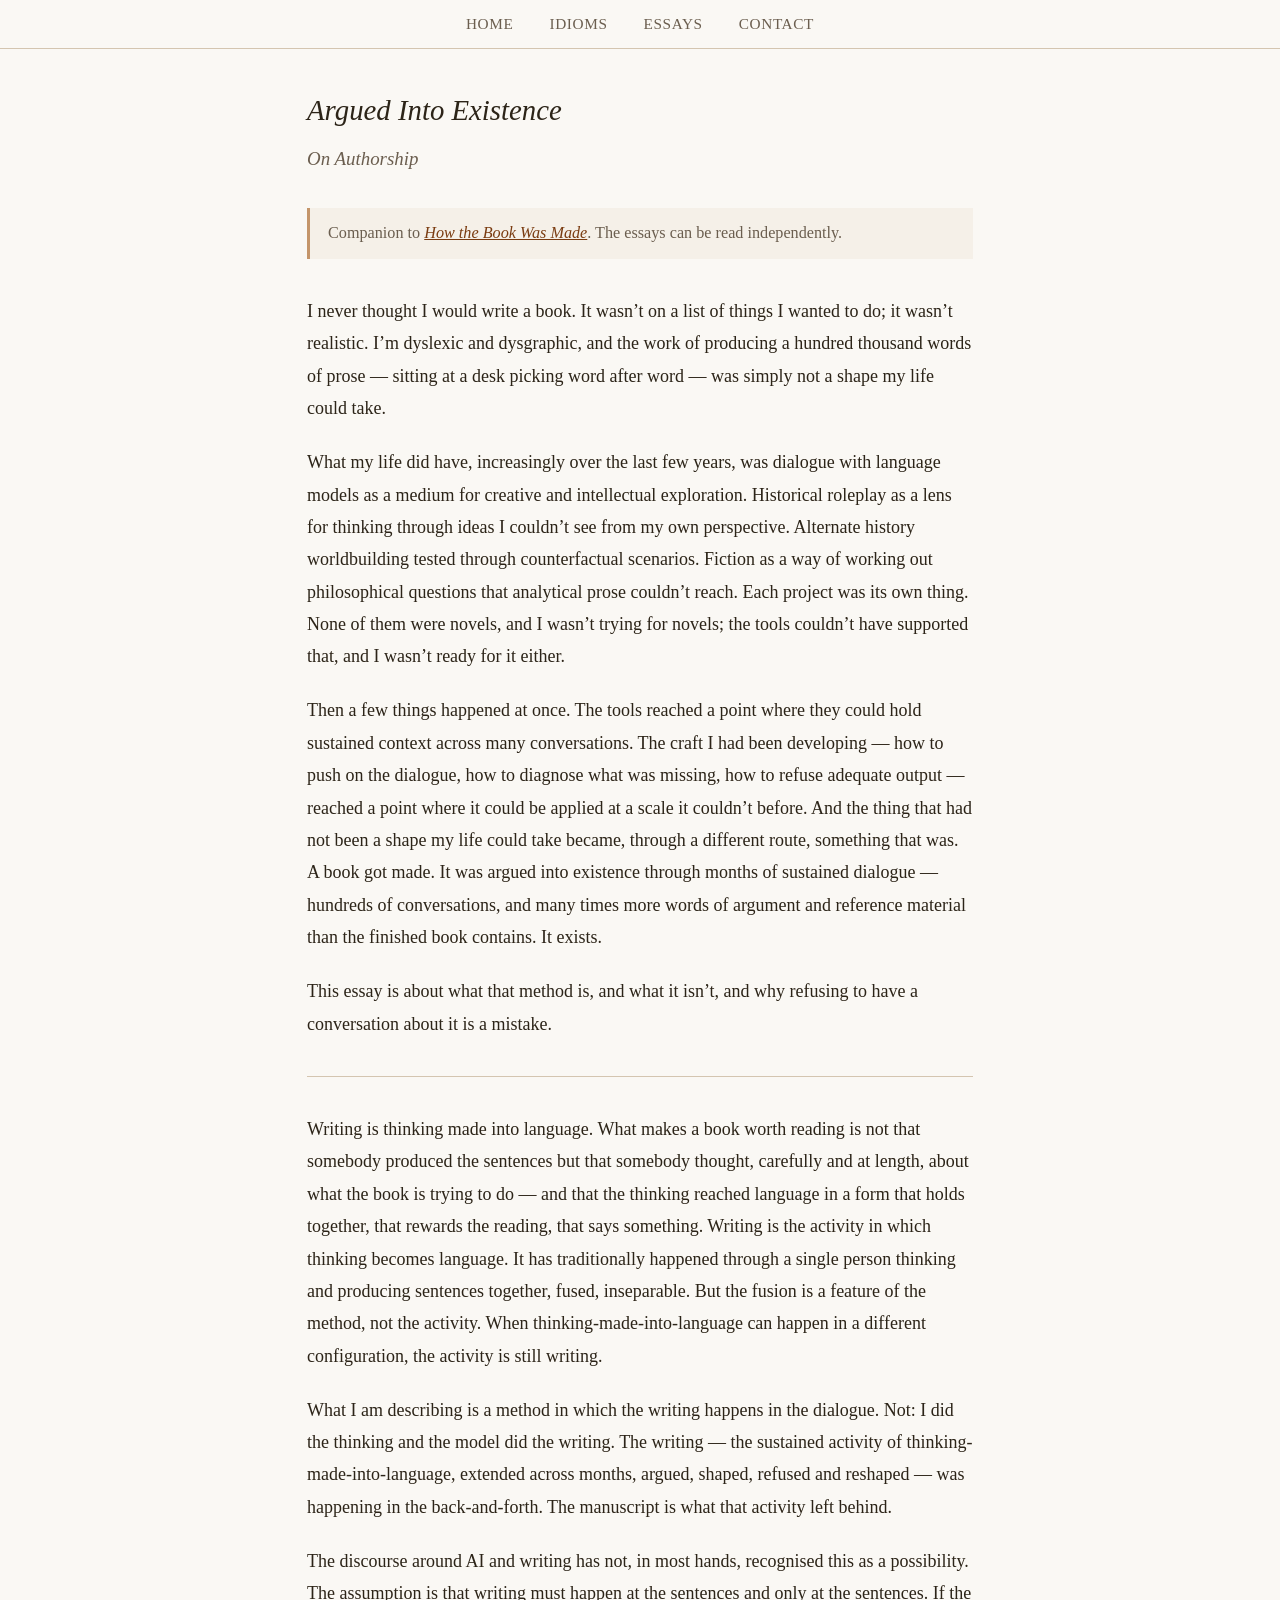
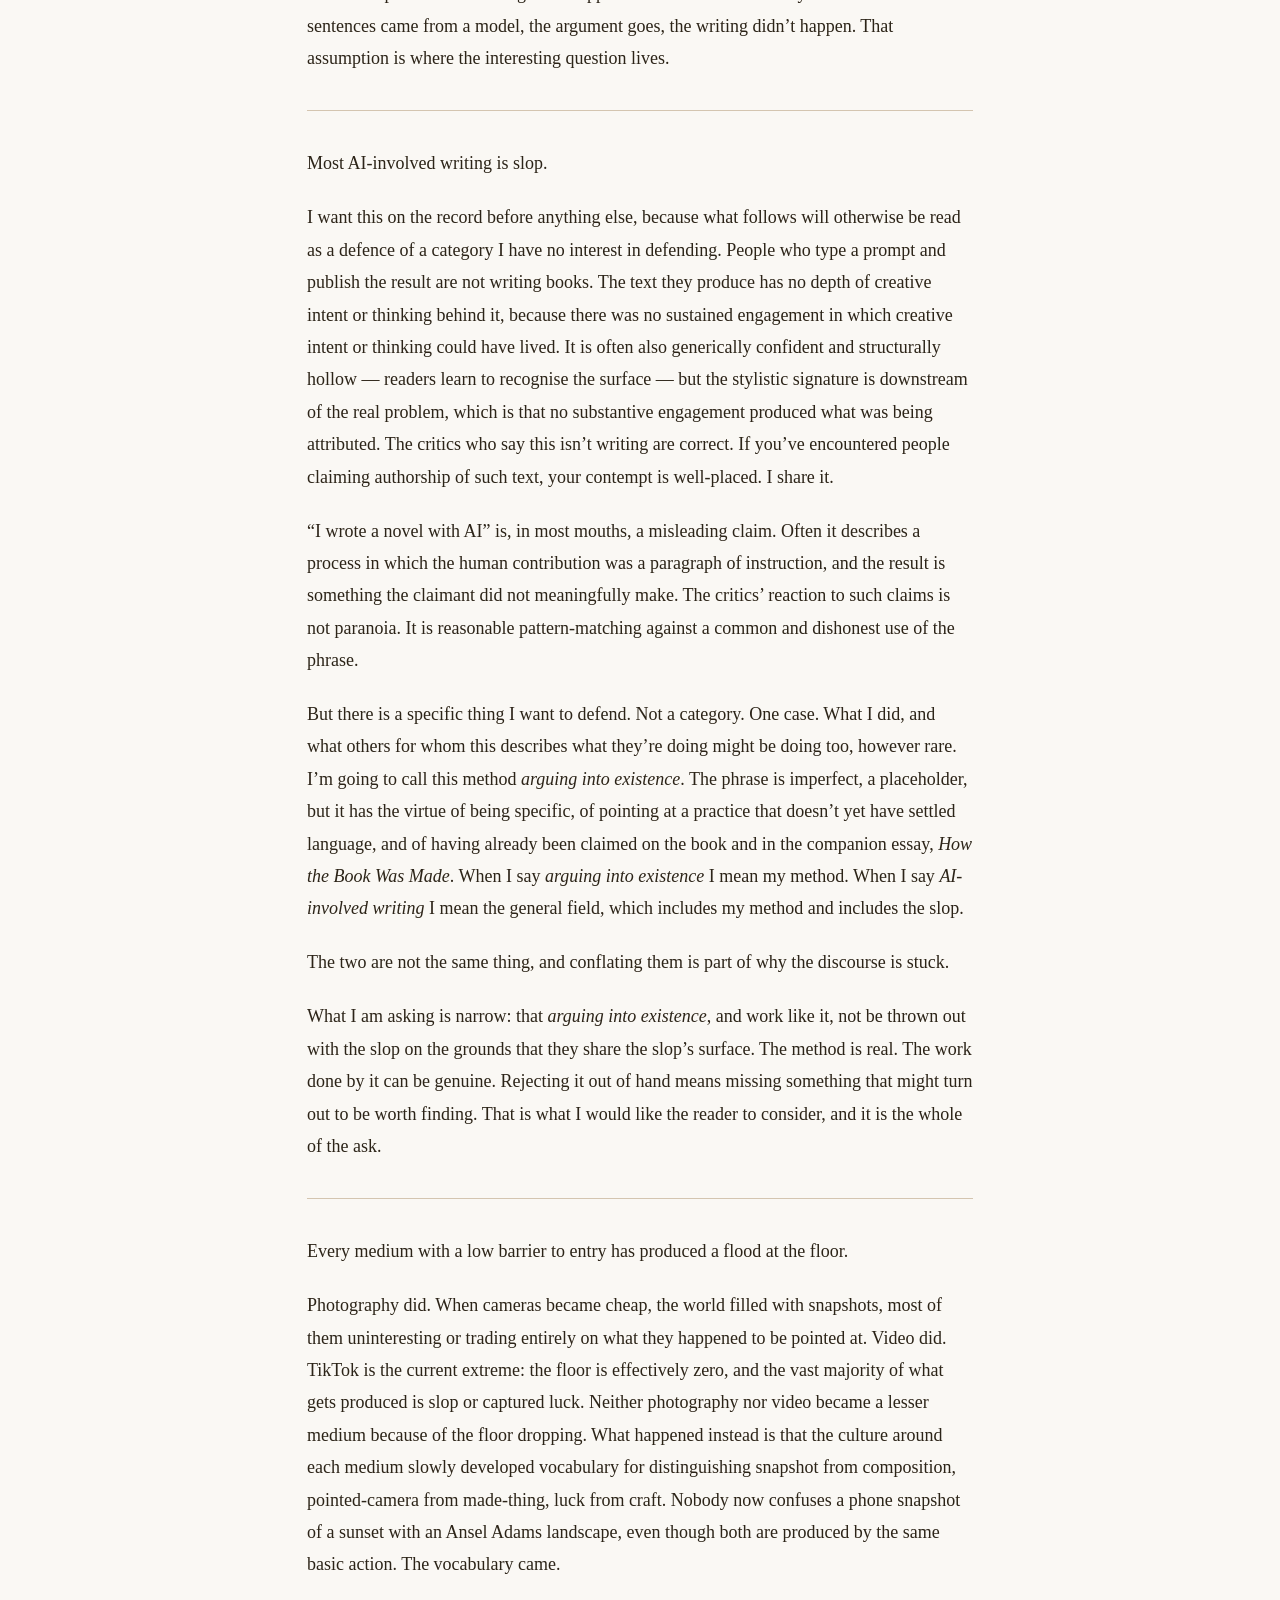
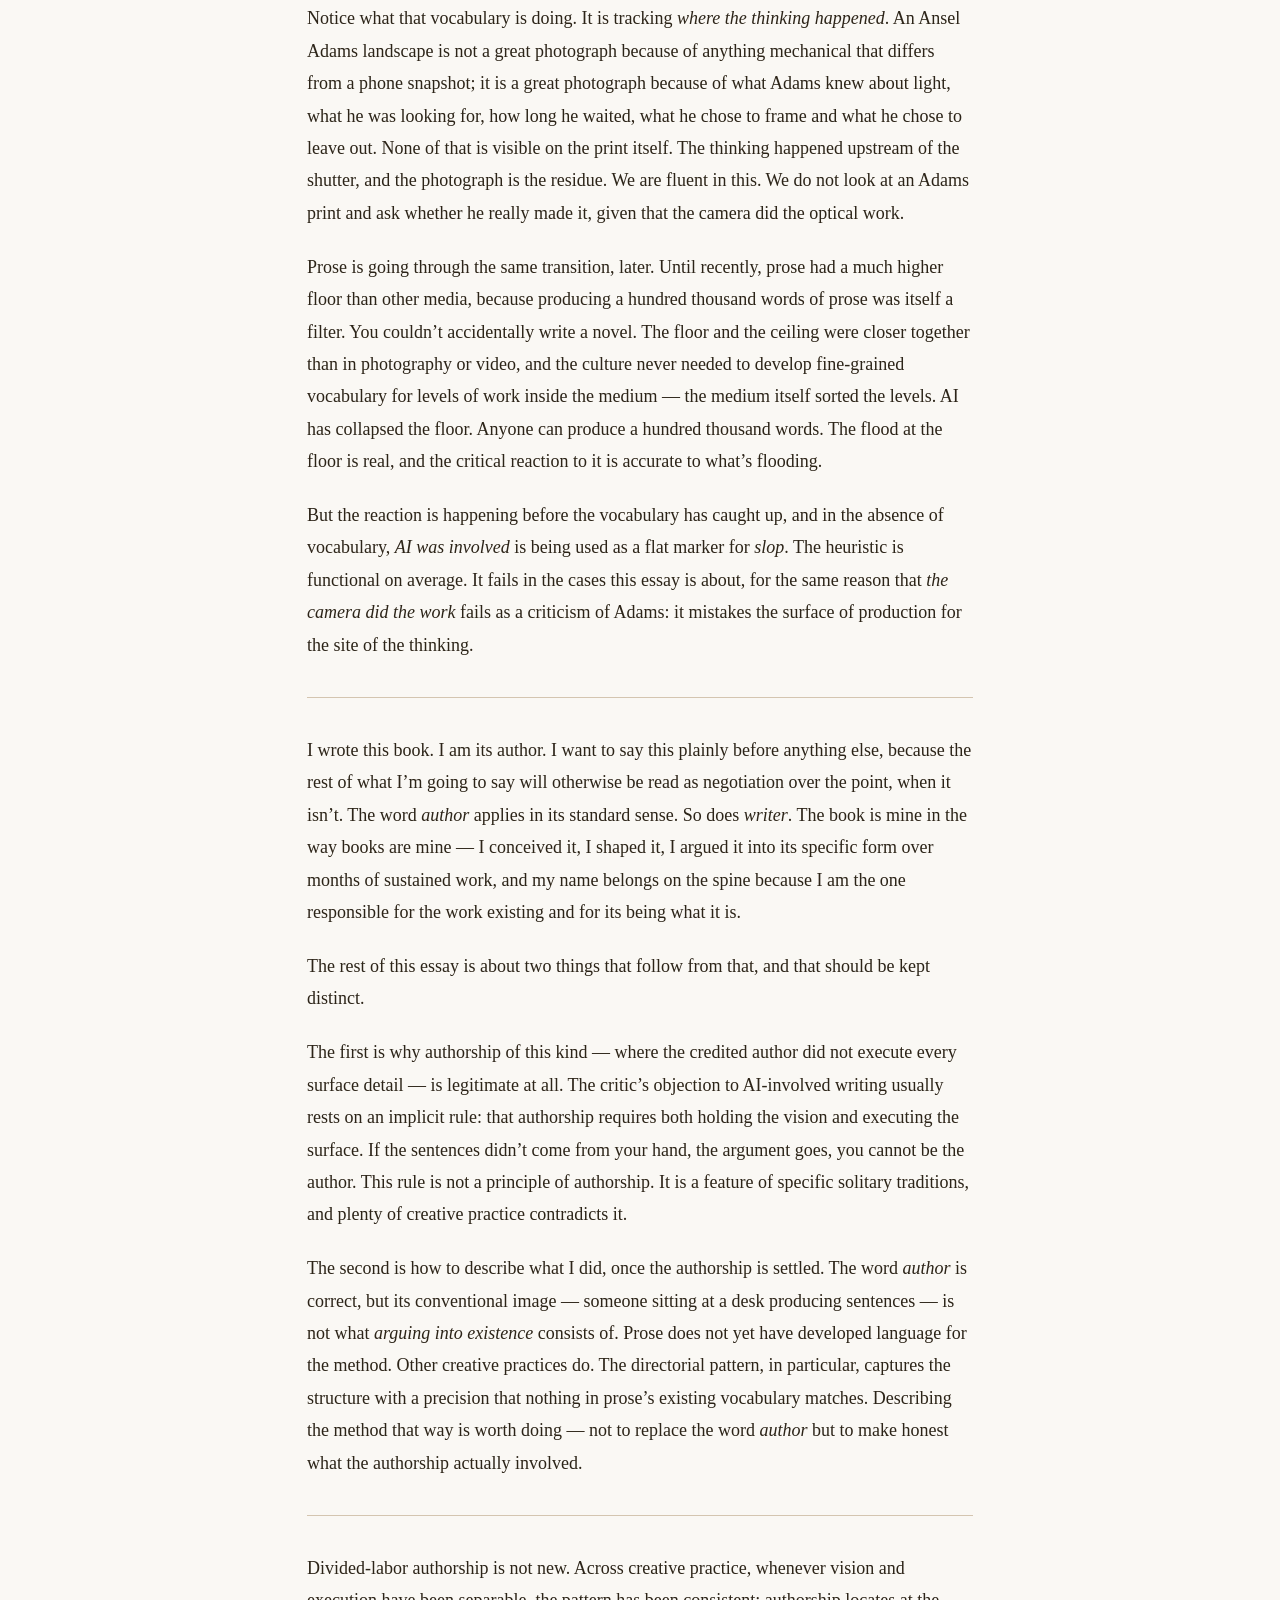
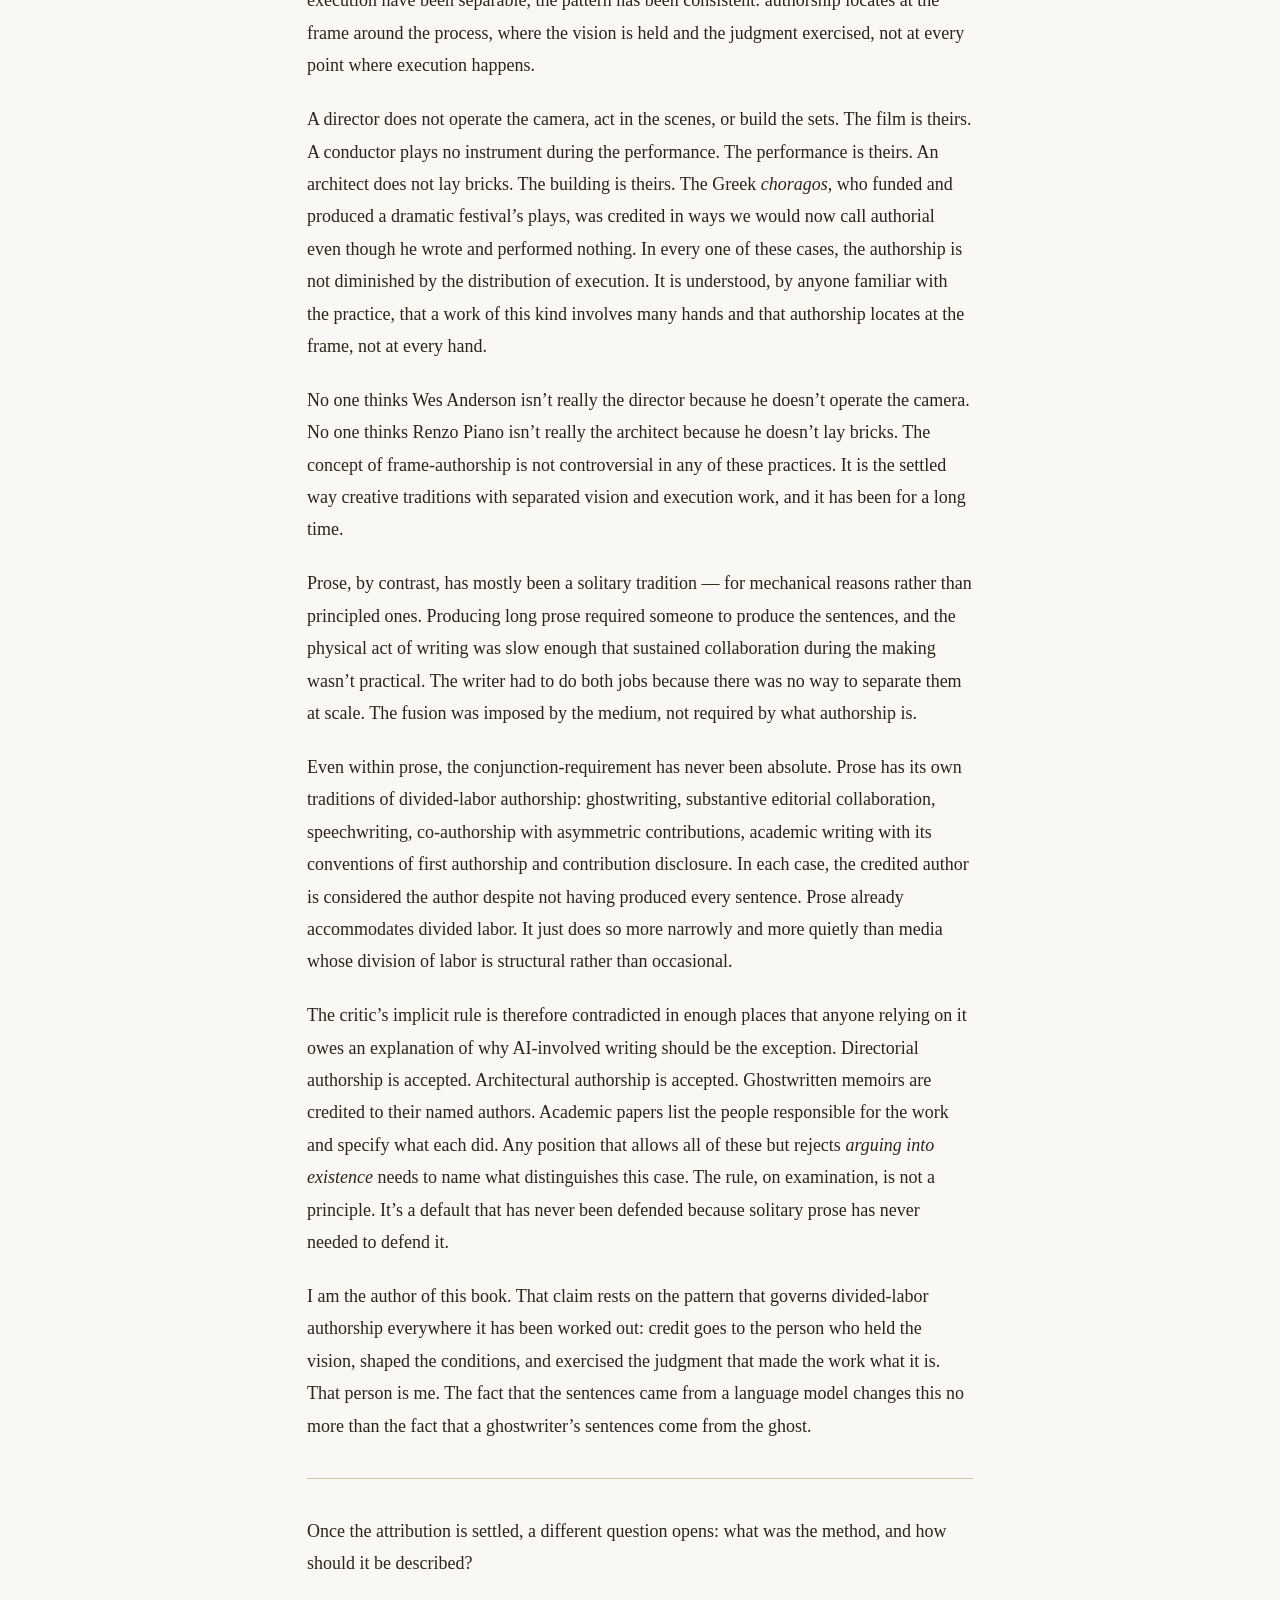
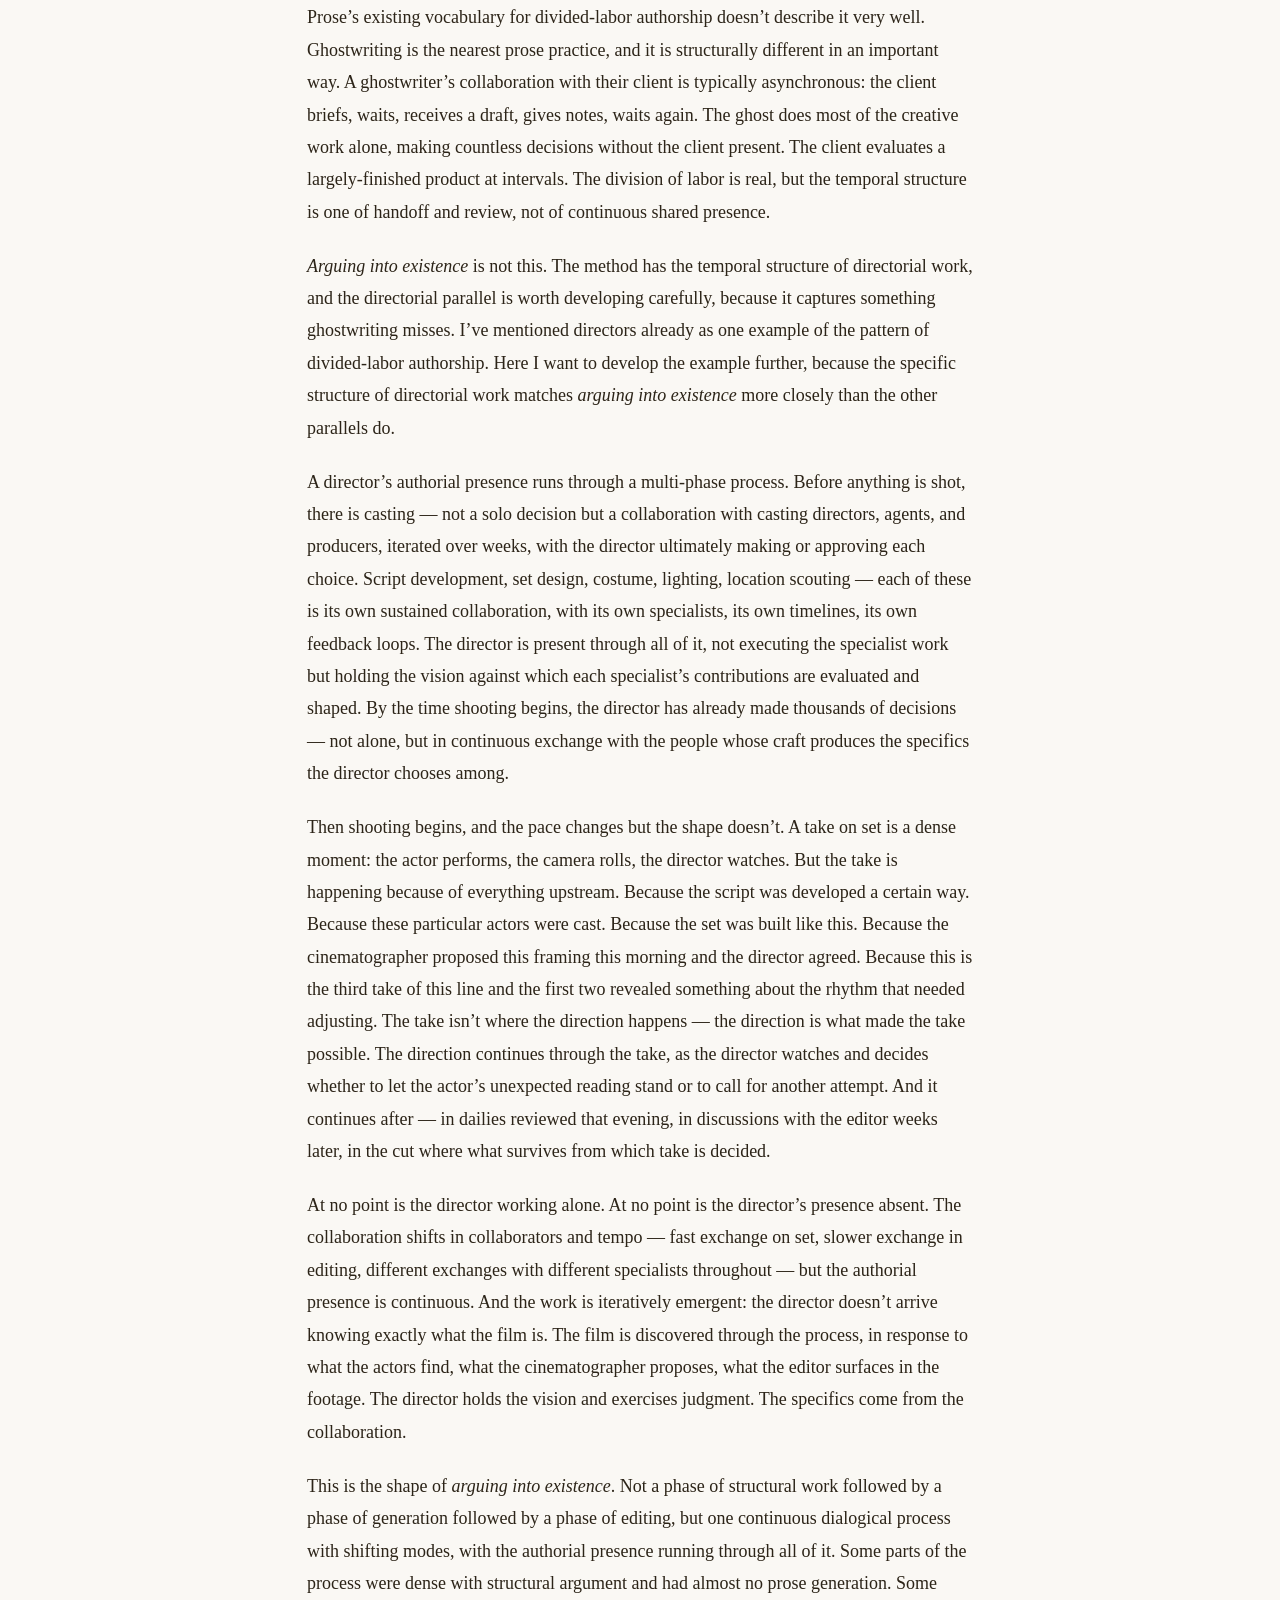
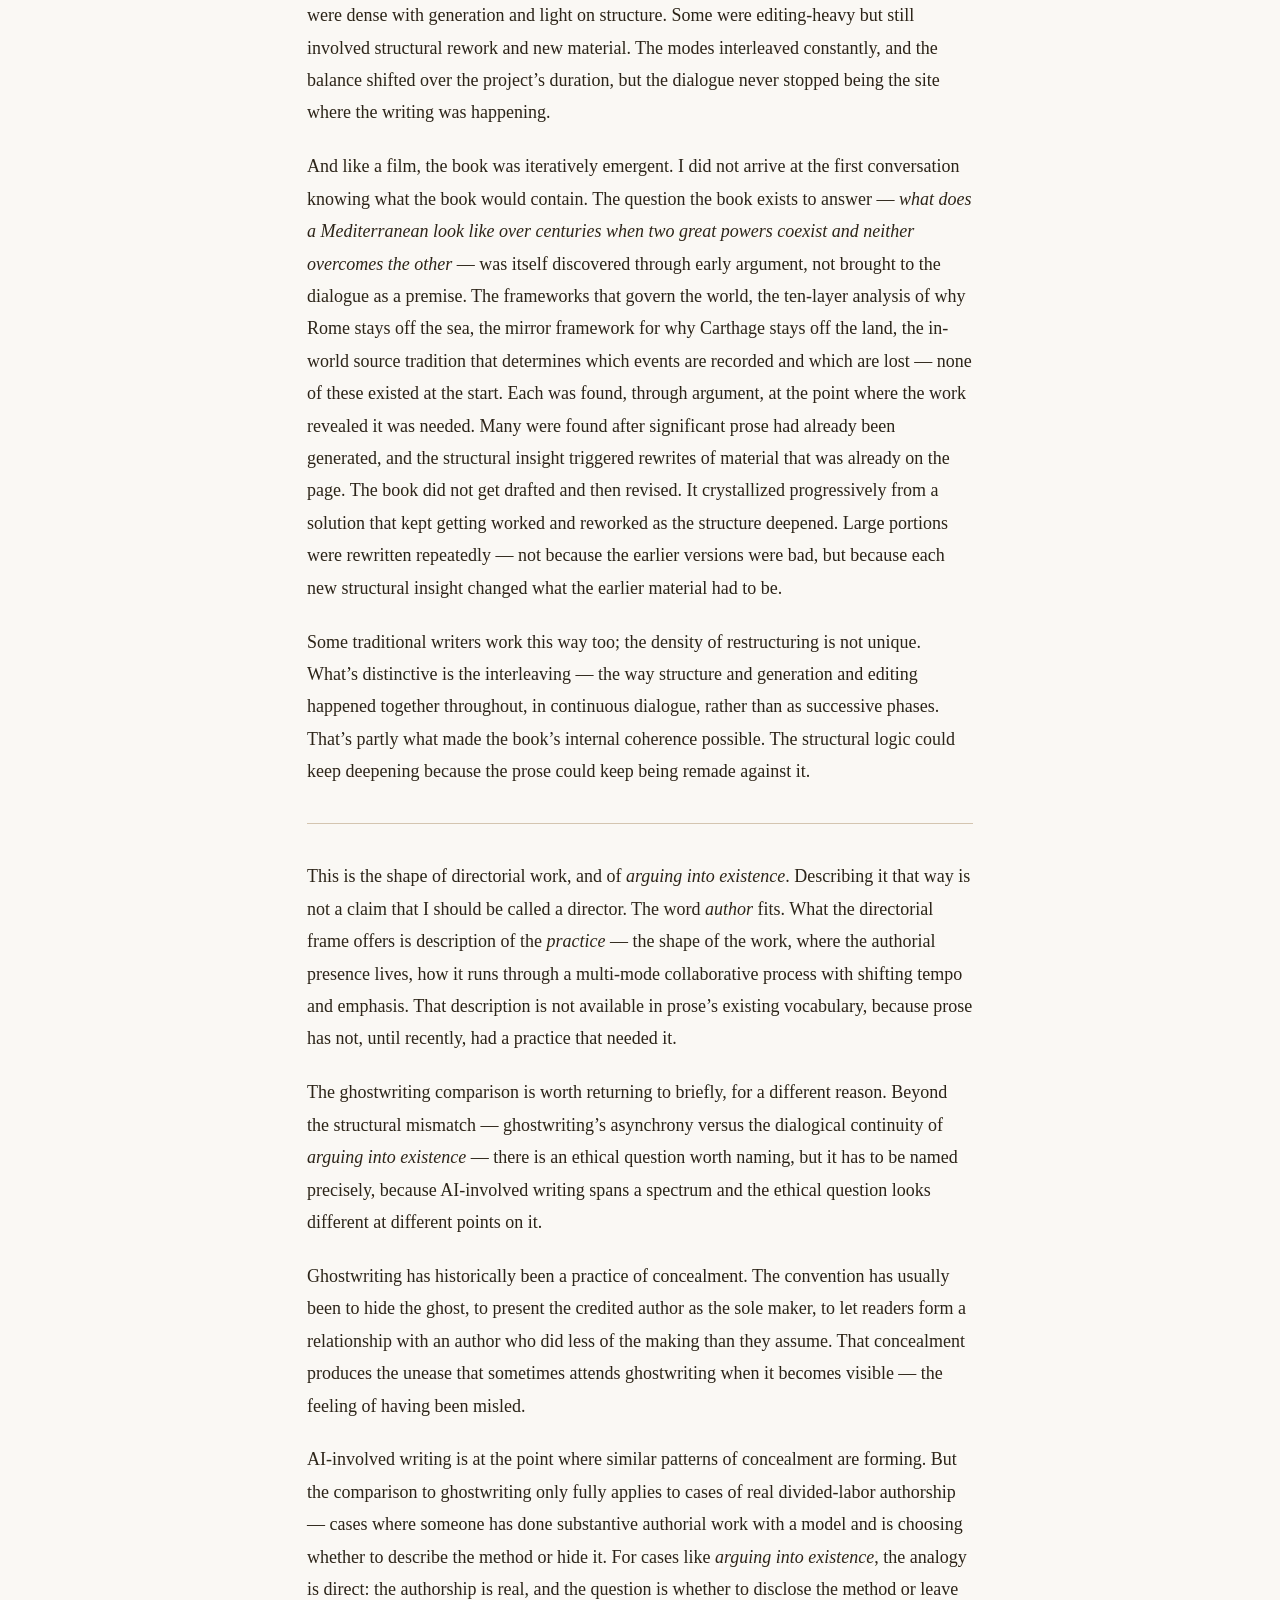
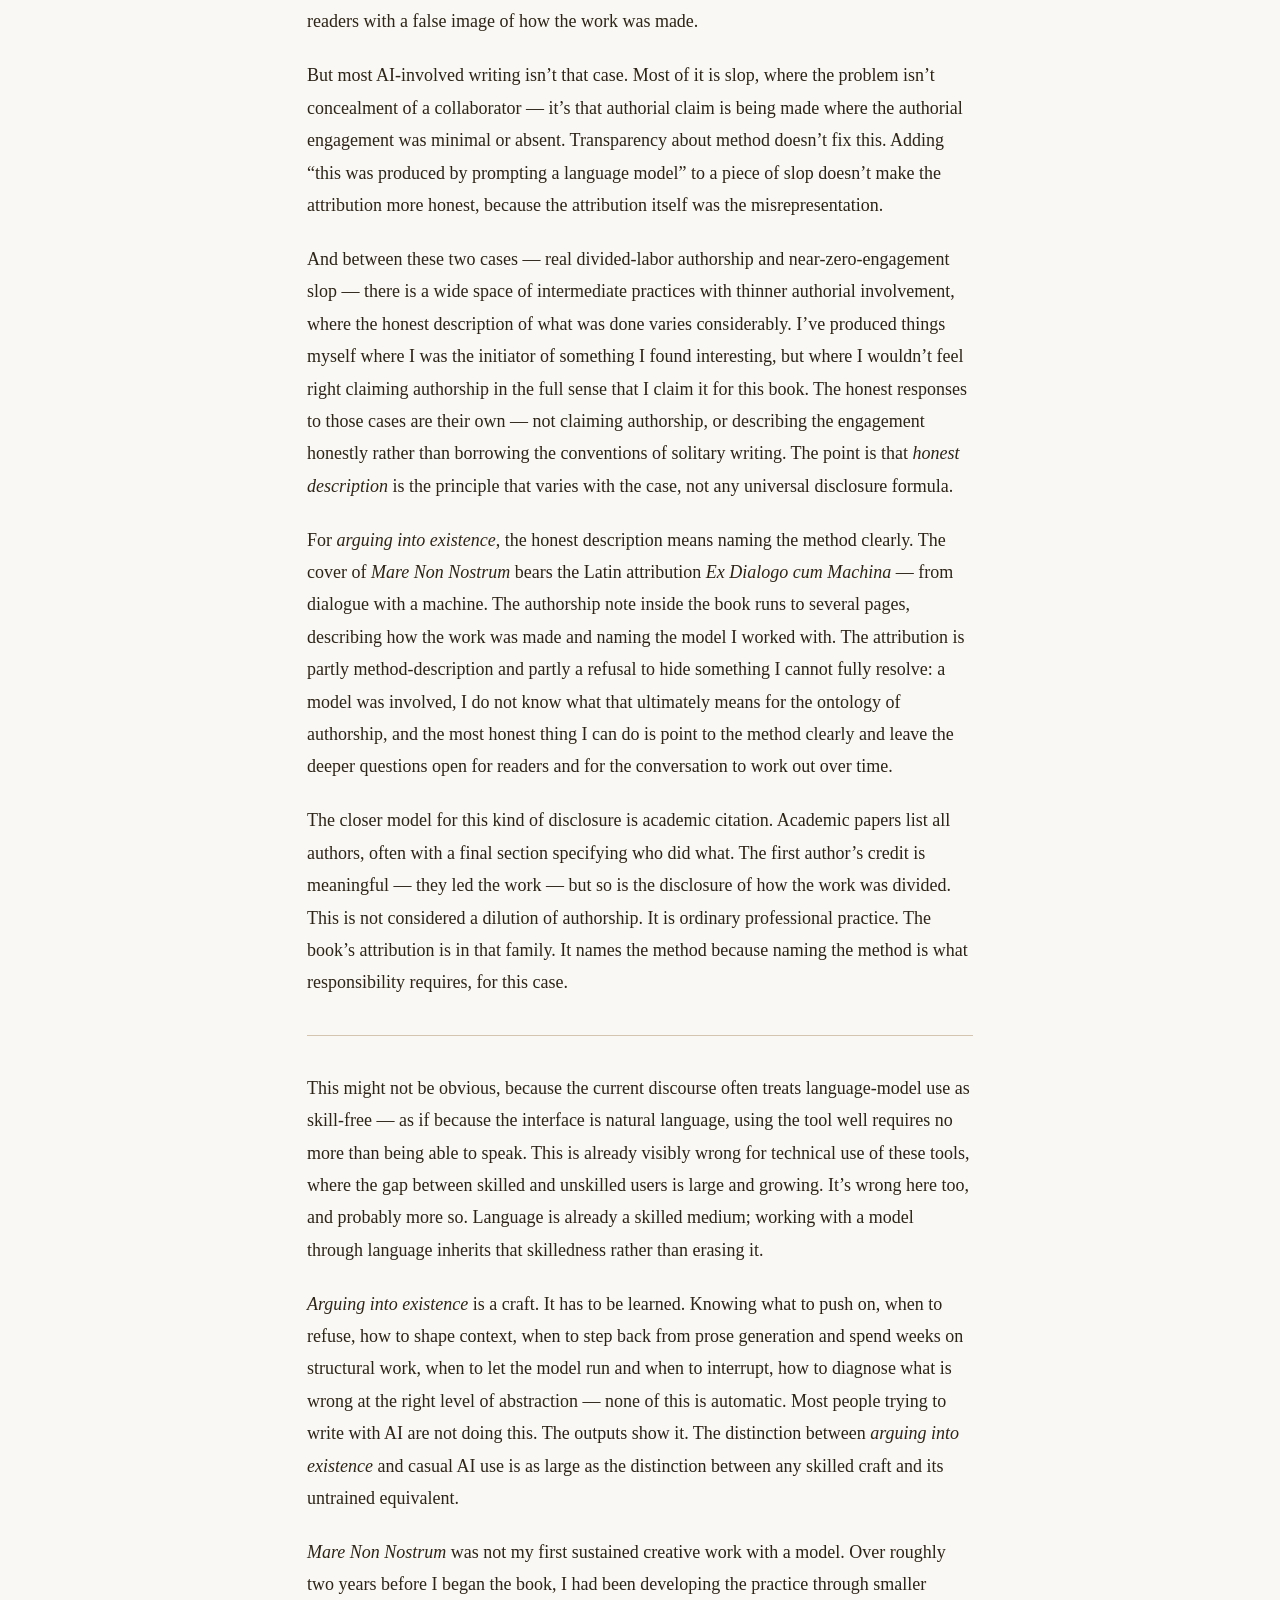
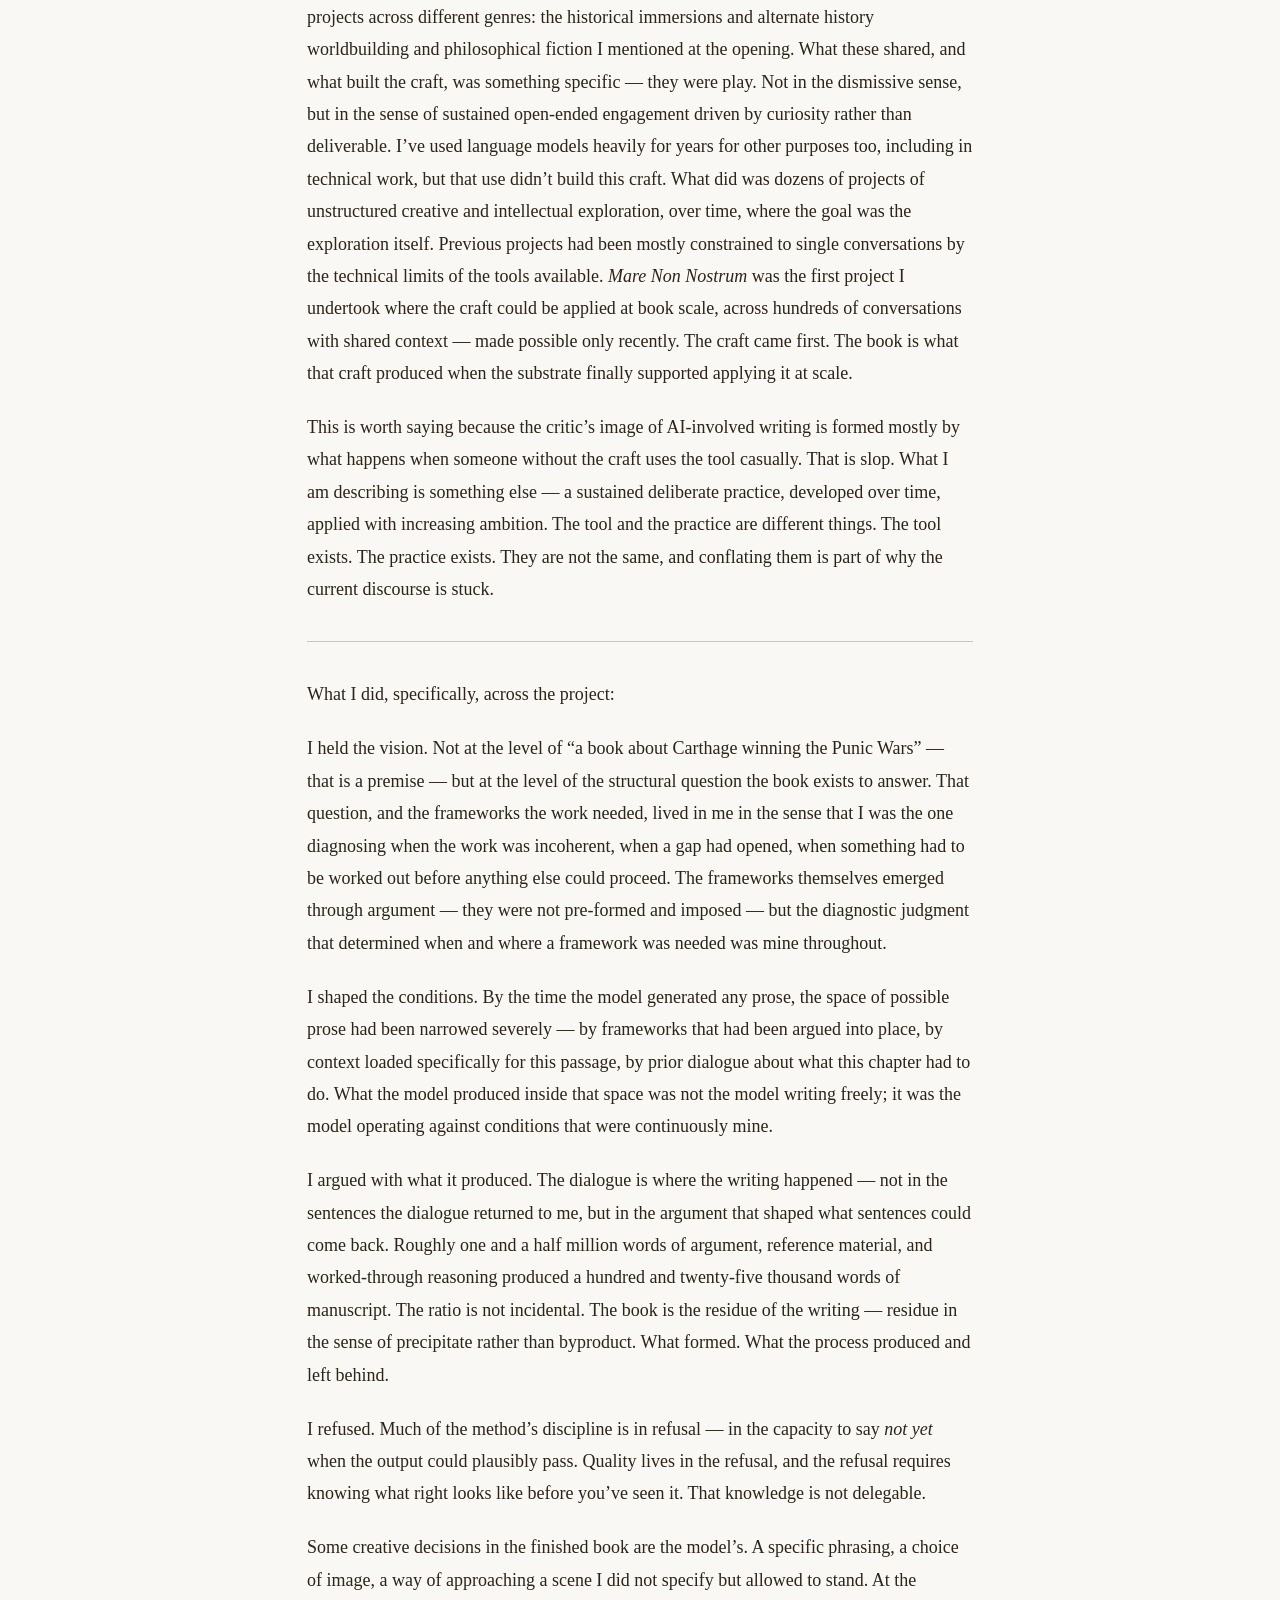
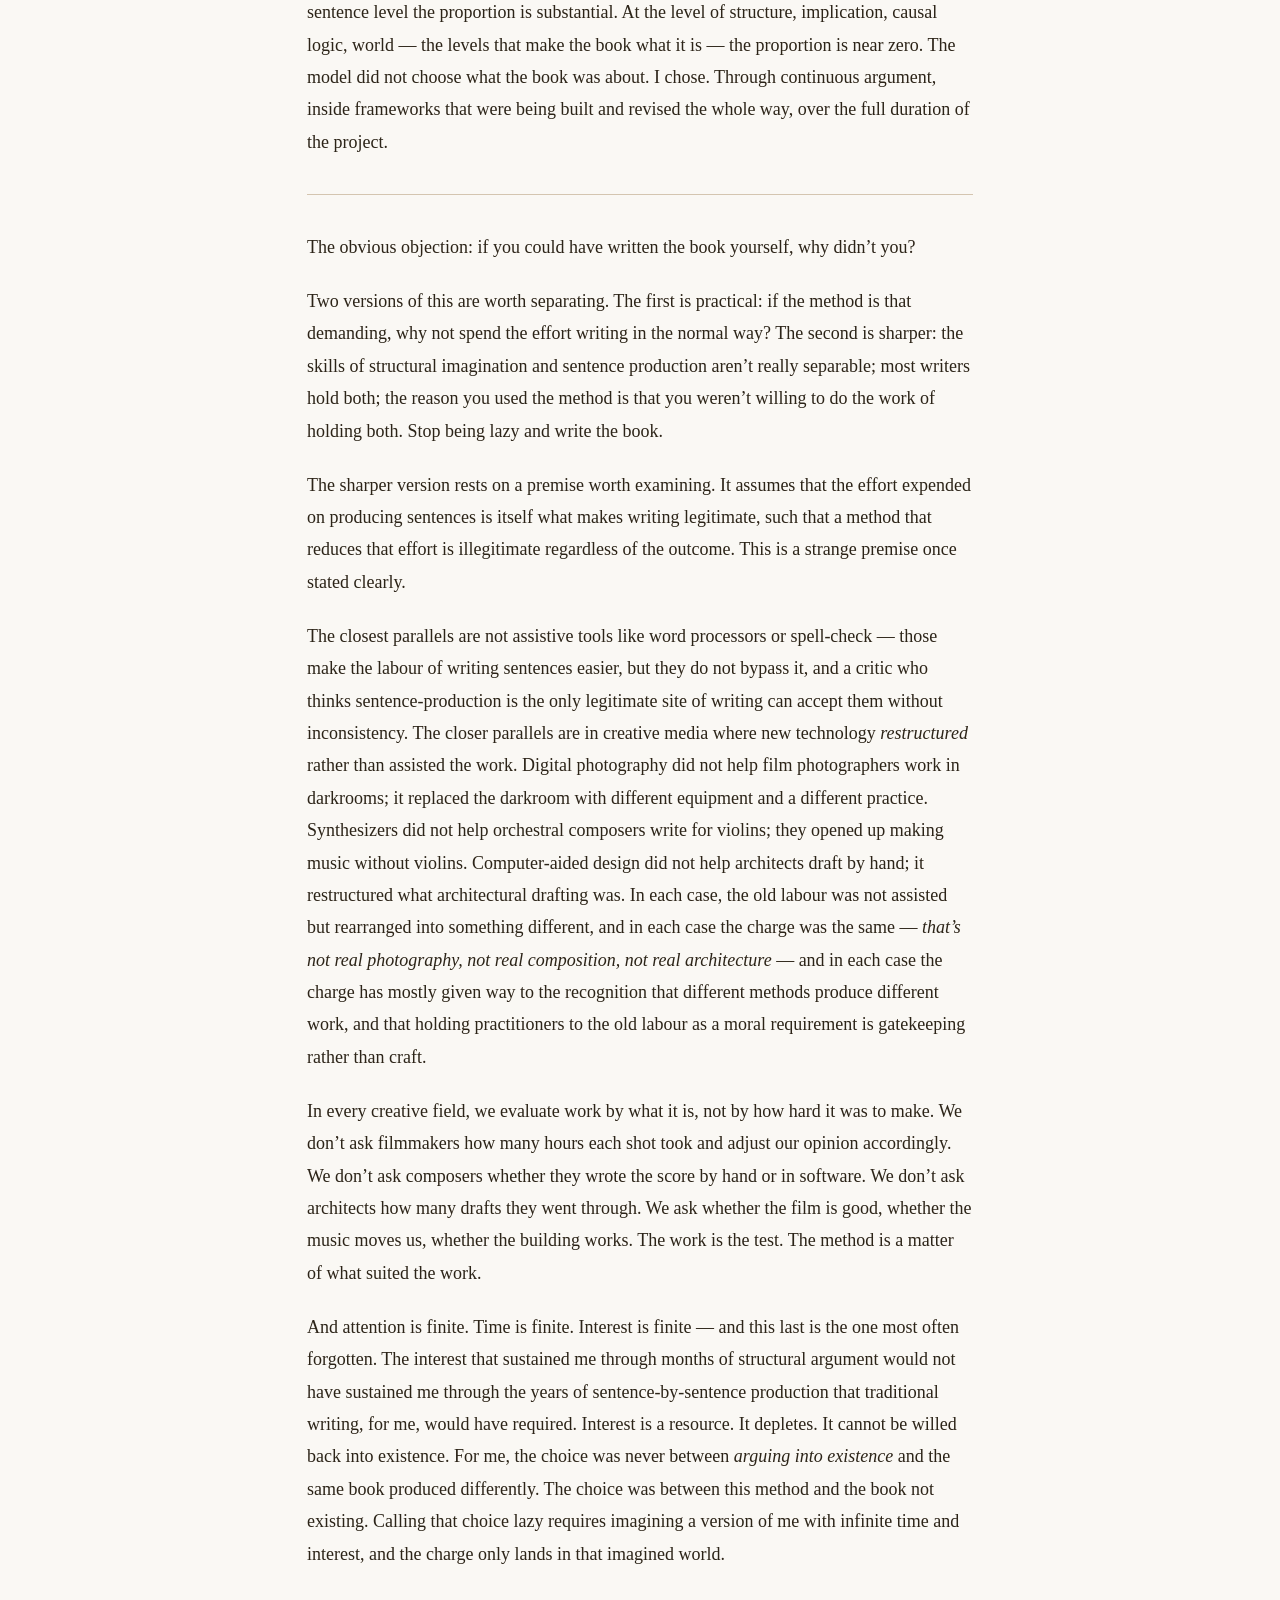
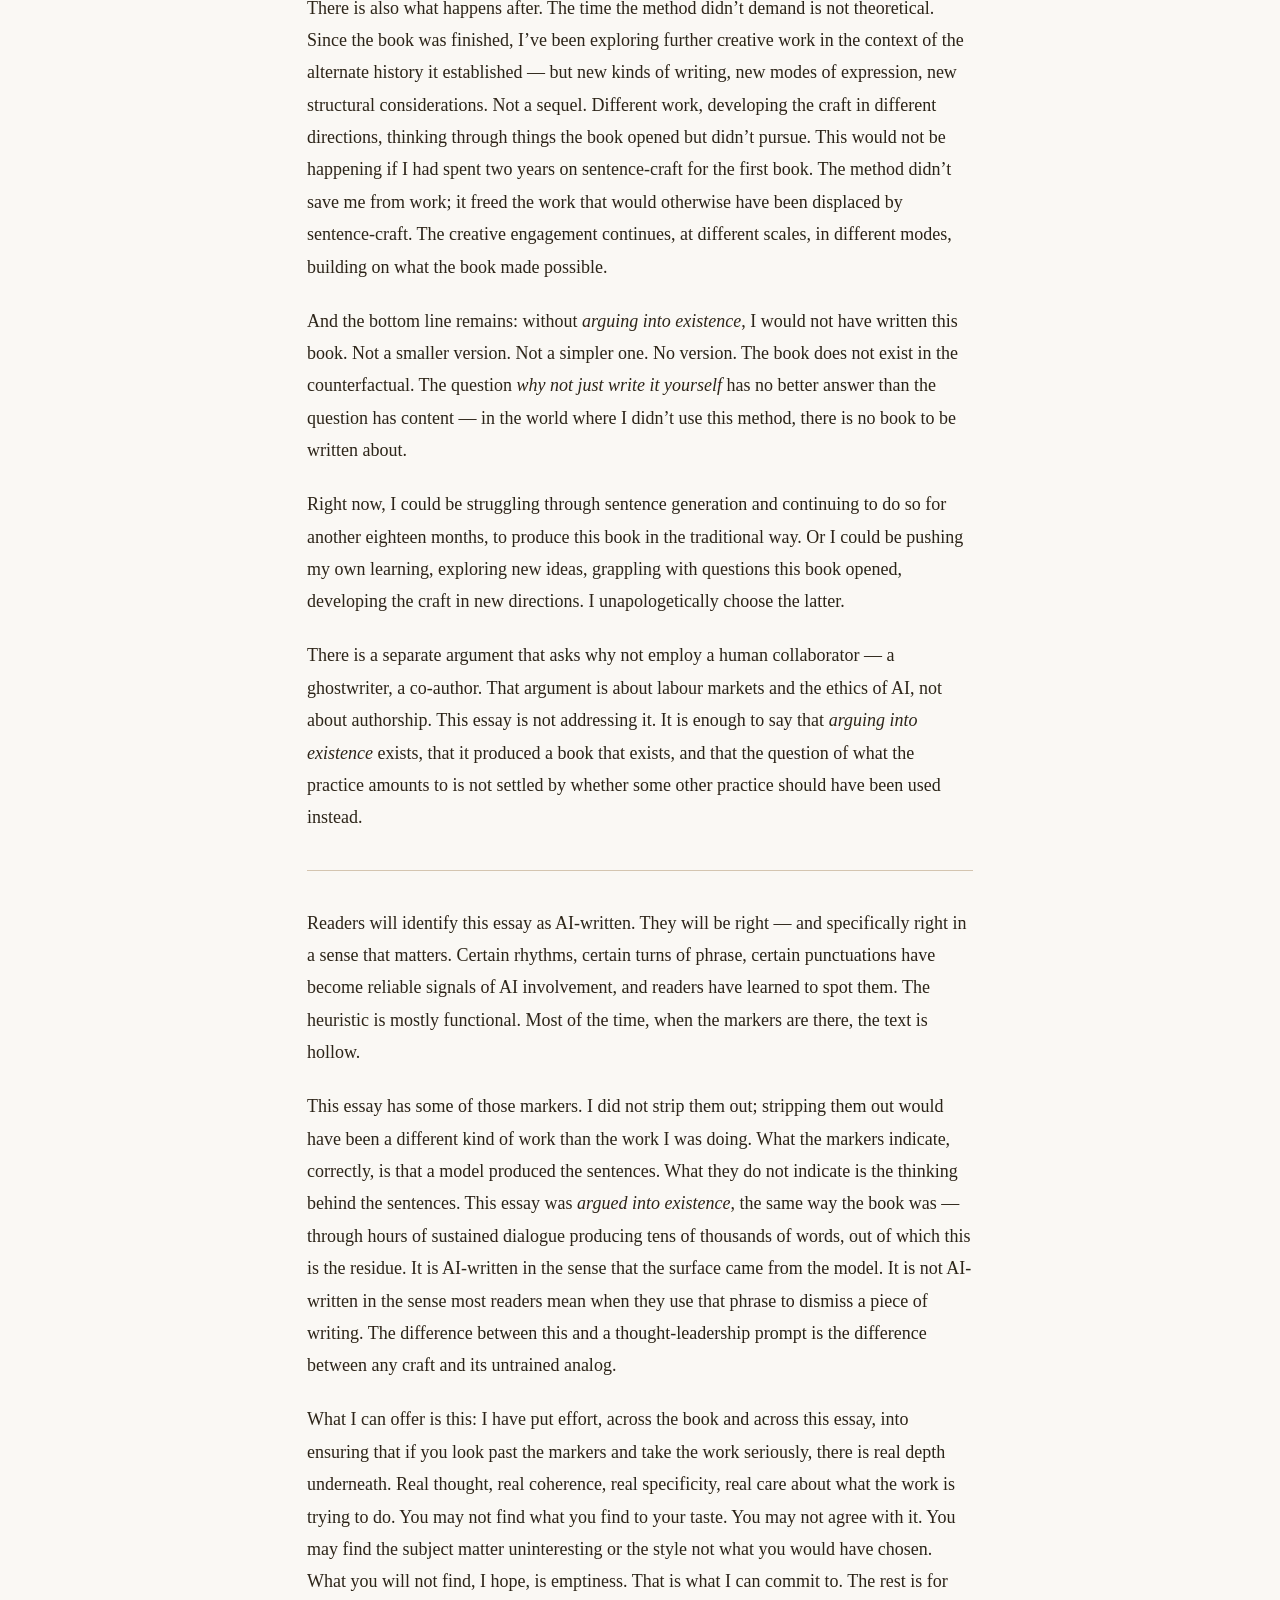
==== essay-on-authorship.html @ 8661df56 "Add second essay and reframe essays as companion pair Adds "Argued Into Existence: On Authorship" as" ====
<!DOCTYPE html>
<html lang="en">
<head>
  <meta charset="utf-8">
  <meta name="viewport" content="width=device-width, initial-scale=1">
  <title>Argued Into Existence: On Authorship — Mare Non Nostrum</title>
  <meta name="description" content="On what it means to call this writing — the case for authorship of a book made through sustained dialogue with a language model.">
  <link rel="stylesheet" href="style.css">
</head>
<body>

<nav>
  <a href="index.html">Home</a>
  <a href="idioms.html">Idioms</a>
  <a href="essay.html">Essays</a>
  <a href="index.html#contact">Contact</a>
</nav>

<div class="container">
  <div class="essay-content">

    <h1>Argued Into Existence</h1>
    <div class="essay-subtitle">On Authorship</div>

    <div class="companion-note">Companion to <a href="essay.html"><em>How the Book Was Made</em></a>. The essays can be read independently.</div>

    <p>I never thought I would write a book. It wasn&rsquo;t on a list of things I wanted to do; it wasn&rsquo;t realistic. I&rsquo;m dyslexic and dysgraphic, and the work of producing a hundred thousand words of prose &mdash; sitting at a desk picking word after word &mdash; was simply not a shape my life could take.</p>

    <p>What my life did have, increasingly over the last few years, was dialogue with language models as a medium for creative and intellectual exploration. Historical roleplay as a lens for thinking through ideas I couldn&rsquo;t see from my own perspective. Alternate history worldbuilding tested through counterfactual scenarios. Fiction as a way of working out philosophical questions that analytical prose couldn&rsquo;t reach. Each project was its own thing. None of them were novels, and I wasn&rsquo;t trying for novels; the tools couldn&rsquo;t have supported that, and I wasn&rsquo;t ready for it either.</p>

    <p>Then a few things happened at once. The tools reached a point where they could hold sustained context across many conversations. The craft I had been developing &mdash; how to push on the dialogue, how to diagnose what was missing, how to refuse adequate output &mdash; reached a point where it could be applied at a scale it couldn&rsquo;t before. And the thing that had not been a shape my life could take became, through a different route, something that was. A book got made. It was argued into existence through months of sustained dialogue &mdash; hundreds of conversations, and many times more words of argument and reference material than the finished book contains. It exists.</p>

    <p>This essay is about what that method is, and what it isn&rsquo;t, and why refusing to have a conversation about it is a mistake.</p>

    <hr>

    <p>Writing is thinking made into language. What makes a book worth reading is not that somebody produced the sentences but that somebody thought, carefully and at length, about what the book is trying to do &mdash; and that the thinking reached language in a form that holds together, that rewards the reading, that says something. Writing is the activity in which thinking becomes language. It has traditionally happened through a single person thinking and producing sentences together, fused, inseparable. But the fusion is a feature of the method, not the activity. When thinking-made-into-language can happen in a different configuration, the activity is still writing.</p>

    <p>What I am describing is a method in which the writing happens in the dialogue. Not: I did the thinking and the model did the writing. The writing &mdash; the sustained activity of thinking-made-into-language, extended across months, argued, shaped, refused and reshaped &mdash; was happening in the back-and-forth. The manuscript is what that activity left behind.</p>

    <p>The discourse around AI and writing has not, in most hands, recognised this as a possibility. The assumption is that writing must happen at the sentences and only at the sentences. If the sentences came from a model, the argument goes, the writing didn&rsquo;t happen. That assumption is where the interesting question lives.</p>

    <hr>

    <p>Most AI-involved writing is slop.</p>

    <p>I want this on the record before anything else, because what follows will otherwise be read as a defence of a category I have no interest in defending. People who type a prompt and publish the result are not writing books. The text they produce has no depth of creative intent or thinking behind it, because there was no sustained engagement in which creative intent or thinking could have lived. It is often also generically confident and structurally hollow &mdash; readers learn to recognise the surface &mdash; but the stylistic signature is downstream of the real problem, which is that no substantive engagement produced what was being attributed. The critics who say this isn&rsquo;t writing are correct. If you&rsquo;ve encountered people claiming authorship of such text, your contempt is well-placed. I share it.</p>

    <p>&ldquo;I wrote a novel with AI&rdquo; is, in most mouths, a misleading claim. Often it describes a process in which the human contribution was a paragraph of instruction, and the result is something the claimant did not meaningfully make. The critics&rsquo; reaction to such claims is not paranoia. It is reasonable pattern-matching against a common and dishonest use of the phrase.</p>

    <p>But there is a specific thing I want to defend. Not a category. One case. What I did, and what others for whom this describes what they&rsquo;re doing might be doing too, however rare. I&rsquo;m going to call this method <em>arguing into existence</em>. The phrase is imperfect, a placeholder, but it has the virtue of being specific, of pointing at a practice that doesn&rsquo;t yet have settled language, and of having already been claimed on the book and in the companion essay, <em>How the Book Was Made</em>. When I say <em>arguing into existence</em> I mean my method. When I say <em>AI-involved writing</em> I mean the general field, which includes my method and includes the slop.</p>

    <p>The two are not the same thing, and conflating them is part of why the discourse is stuck.</p>

    <p>What I am asking is narrow: that <em>arguing into existence</em>, and work like it, not be thrown out with the slop on the grounds that they share the slop&rsquo;s surface. The method is real. The work done by it can be genuine. Rejecting it out of hand means missing something that might turn out to be worth finding. That is what I would like the reader to consider, and it is the whole of the ask.</p>

    <hr>

    <p>Every medium with a low barrier to entry has produced a flood at the floor.</p>

    <p>Photography did. When cameras became cheap, the world filled with snapshots, most of them uninteresting or trading entirely on what they happened to be pointed at. Video did. TikTok is the current extreme: the floor is effectively zero, and the vast majority of what gets produced is slop or captured luck. Neither photography nor video became a lesser medium because of the floor dropping. What happened instead is that the culture around each medium slowly developed vocabulary for distinguishing snapshot from composition, pointed-camera from made-thing, luck from craft. Nobody now confuses a phone snapshot of a sunset with an Ansel Adams landscape, even though both are produced by the same basic action. The vocabulary came.</p>

    <p>Notice what that vocabulary is doing. It is tracking <em>where the thinking happened</em>. An Ansel Adams landscape is not a great photograph because of anything mechanical that differs from a phone snapshot; it is a great photograph because of what Adams knew about light, what he was looking for, how long he waited, what he chose to frame and what he chose to leave out. None of that is visible on the print itself. The thinking happened upstream of the shutter, and the photograph is the residue. We are fluent in this. We do not look at an Adams print and ask whether he really made it, given that the camera did the optical work.</p>

    <p>Prose is going through the same transition, later. Until recently, prose had a much higher floor than other media, because producing a hundred thousand words of prose was itself a filter. You couldn&rsquo;t accidentally write a novel. The floor and the ceiling were closer together than in photography or video, and the culture never needed to develop fine-grained vocabulary for levels of work inside the medium &mdash; the medium itself sorted the levels. AI has collapsed the floor. Anyone can produce a hundred thousand words. The flood at the floor is real, and the critical reaction to it is accurate to what&rsquo;s flooding.</p>

    <p>But the reaction is happening before the vocabulary has caught up, and in the absence of vocabulary, <em>AI was involved</em> is being used as a flat marker for <em>slop</em>. The heuristic is functional on average. It fails in the cases this essay is about, for the same reason that <em>the camera did the work</em> fails as a criticism of Adams: it mistakes the surface of production for the site of the thinking.</p>

    <hr>

    <p>I wrote this book. I am its author. I want to say this plainly before anything else, because the rest of what I&rsquo;m going to say will otherwise be read as negotiation over the point, when it isn&rsquo;t. The word <em>author</em> applies in its standard sense. So does <em>writer</em>. The book is mine in the way books are mine &mdash; I conceived it, I shaped it, I argued it into its specific form over months of sustained work, and my name belongs on the spine because I am the one responsible for the work existing and for its being what it is.</p>

    <p>The rest of this essay is about two things that follow from that, and that should be kept distinct.</p>

    <p>The first is why authorship of this kind &mdash; where the credited author did not execute every surface detail &mdash; is legitimate at all. The critic&rsquo;s objection to AI-involved writing usually rests on an implicit rule: that authorship requires both holding the vision and executing the surface. If the sentences didn&rsquo;t come from your hand, the argument goes, you cannot be the author. This rule is not a principle of authorship. It is a feature of specific solitary traditions, and plenty of creative practice contradicts it.</p>

    <p>The second is how to describe what I did, once the authorship is settled. The word <em>author</em> is correct, but its conventional image &mdash; someone sitting at a desk producing sentences &mdash; is not what <em>arguing into existence</em> consists of. Prose does not yet have developed language for the method. Other creative practices do. The directorial pattern, in particular, captures the structure with a precision that nothing in prose&rsquo;s existing vocabulary matches. Describing the method that way is worth doing &mdash; not to replace the word <em>author</em> but to make honest what the authorship actually involved.</p>

    <hr>

    <p>Divided-labor authorship is not new. Across creative practice, whenever vision and execution have been separable, the pattern has been consistent: authorship locates at the frame around the process, where the vision is held and the judgment exercised, not at every point where execution happens.</p>

    <p>A director does not operate the camera, act in the scenes, or build the sets. The film is theirs. A conductor plays no instrument during the performance. The performance is theirs. An architect does not lay bricks. The building is theirs. The Greek <em>choragos</em>, who funded and produced a dramatic festival&rsquo;s plays, was credited in ways we would now call authorial even though he wrote and performed nothing. In every one of these cases, the authorship is not diminished by the distribution of execution. It is understood, by anyone familiar with the practice, that a work of this kind involves many hands and that authorship locates at the frame, not at every hand.</p>

    <p>No one thinks Wes Anderson isn&rsquo;t really the director because he doesn&rsquo;t operate the camera. No one thinks Renzo Piano isn&rsquo;t really the architect because he doesn&rsquo;t lay bricks. The concept of frame-authorship is not controversial in any of these practices. It is the settled way creative traditions with separated vision and execution work, and it has been for a long time.</p>

    <p>Prose, by contrast, has mostly been a solitary tradition &mdash; for mechanical reasons rather than principled ones. Producing long prose required someone to produce the sentences, and the physical act of writing was slow enough that sustained collaboration during the making wasn&rsquo;t practical. The writer had to do both jobs because there was no way to separate them at scale. The fusion was imposed by the medium, not required by what authorship is.</p>

    <p>Even within prose, the conjunction-requirement has never been absolute. Prose has its own traditions of divided-labor authorship: ghostwriting, substantive editorial collaboration, speechwriting, co-authorship with asymmetric contributions, academic writing with its conventions of first authorship and contribution disclosure. In each case, the credited author is considered the author despite not having produced every sentence. Prose already accommodates divided labor. It just does so more narrowly and more quietly than media whose division of labor is structural rather than occasional.</p>

    <p>The critic&rsquo;s implicit rule is therefore contradicted in enough places that anyone relying on it owes an explanation of why AI-involved writing should be the exception. Directorial authorship is accepted. Architectural authorship is accepted. Ghostwritten memoirs are credited to their named authors. Academic papers list the people responsible for the work and specify what each did. Any position that allows all of these but rejects <em>arguing into existence</em> needs to name what distinguishes this case. The rule, on examination, is not a principle. It&rsquo;s a default that has never been defended because solitary prose has never needed to defend it.</p>

    <p>I am the author of this book. That claim rests on the pattern that governs divided-labor authorship everywhere it has been worked out: credit goes to the person who held the vision, shaped the conditions, and exercised the judgment that made the work what it is. That person is me. The fact that the sentences came from a language model changes this no more than the fact that a ghostwriter&rsquo;s sentences come from the ghost.</p>

    <hr>

    <p>Once the attribution is settled, a different question opens: what was the method, and how should it be described?</p>

    <p>Prose&rsquo;s existing vocabulary for divided-labor authorship doesn&rsquo;t describe it very well. Ghostwriting is the nearest prose practice, and it is structurally different in an important way. A ghostwriter&rsquo;s collaboration with their client is typically asynchronous: the client briefs, waits, receives a draft, gives notes, waits again. The ghost does most of the creative work alone, making countless decisions without the client present. The client evaluates a largely-finished product at intervals. The division of labor is real, but the temporal structure is one of handoff and review, not of continuous shared presence.</p>

    <p><em>Arguing into existence</em> is not this. The method has the temporal structure of directorial work, and the directorial parallel is worth developing carefully, because it captures something ghostwriting misses. I&rsquo;ve mentioned directors already as one example of the pattern of divided-labor authorship. Here I want to develop the example further, because the specific structure of directorial work matches <em>arguing into existence</em> more closely than the other parallels do.</p>

    <p>A director&rsquo;s authorial presence runs through a multi-phase process. Before anything is shot, there is casting &mdash; not a solo decision but a collaboration with casting directors, agents, and producers, iterated over weeks, with the director ultimately making or approving each choice. Script development, set design, costume, lighting, location scouting &mdash; each of these is its own sustained collaboration, with its own specialists, its own timelines, its own feedback loops. The director is present through all of it, not executing the specialist work but holding the vision against which each specialist&rsquo;s contributions are evaluated and shaped. By the time shooting begins, the director has already made thousands of decisions &mdash; not alone, but in continuous exchange with the people whose craft produces the specifics the director chooses among.</p>

    <p>Then shooting begins, and the pace changes but the shape doesn&rsquo;t. A take on set is a dense moment: the actor performs, the camera rolls, the director watches. But the take is happening because of everything upstream. Because the script was developed a certain way. Because these particular actors were cast. Because the set was built like this. Because the cinematographer proposed this framing this morning and the director agreed. Because this is the third take of this line and the first two revealed something about the rhythm that needed adjusting. The take isn&rsquo;t where the direction happens &mdash; the direction is what made the take possible. The direction continues through the take, as the director watches and decides whether to let the actor&rsquo;s unexpected reading stand or to call for another attempt. And it continues after &mdash; in dailies reviewed that evening, in discussions with the editor weeks later, in the cut where what survives from which take is decided.</p>

    <p>At no point is the director working alone. At no point is the director&rsquo;s presence absent. The collaboration shifts in collaborators and tempo &mdash; fast exchange on set, slower exchange in editing, different exchanges with different specialists throughout &mdash; but the authorial presence is continuous. And the work is iteratively emergent: the director doesn&rsquo;t arrive knowing exactly what the film is. The film is discovered through the process, in response to what the actors find, what the cinematographer proposes, what the editor surfaces in the footage. The director holds the vision and exercises judgment. The specifics come from the collaboration.</p>

    <p>This is the shape of <em>arguing into existence</em>. Not a phase of structural work followed by a phase of generation followed by a phase of editing, but one continuous dialogical process with shifting modes, with the authorial presence running through all of it. Some parts of the process were dense with structural argument and had almost no prose generation. Some were dense with generation and light on structure. Some were editing-heavy but still involved structural rework and new material. The modes interleaved constantly, and the balance shifted over the project&rsquo;s duration, but the dialogue never stopped being the site where the writing was happening.</p>

    <p>And like a film, the book was iteratively emergent. I did not arrive at the first conversation knowing what the book would contain. The question the book exists to answer &mdash; <em>what does a Mediterranean look like over centuries when two great powers coexist and neither overcomes the other</em> &mdash; was itself discovered through early argument, not brought to the dialogue as a premise. The frameworks that govern the world, the ten-layer analysis of why Rome stays off the sea, the mirror framework for why Carthage stays off the land, the in-world source tradition that determines which events are recorded and which are lost &mdash; none of these existed at the start. Each was found, through argument, at the point where the work revealed it was needed. Many were found after significant prose had already been generated, and the structural insight triggered rewrites of material that was already on the page. The book did not get drafted and then revised. It crystallized progressively from a solution that kept getting worked and reworked as the structure deepened. Large portions were rewritten repeatedly &mdash; not because the earlier versions were bad, but because each new structural insight changed what the earlier material had to be.</p>

    <p>Some traditional writers work this way too; the density of restructuring is not unique. What&rsquo;s distinctive is the interleaving &mdash; the way structure and generation and editing happened together throughout, in continuous dialogue, rather than as successive phases. That&rsquo;s partly what made the book&rsquo;s internal coherence possible. The structural logic could keep deepening because the prose could keep being remade against it.</p>

    <hr>

    <p>This is the shape of directorial work, and of <em>arguing into existence</em>. Describing it that way is not a claim that I should be called a director. The word <em>author</em> fits. What the directorial frame offers is description of the <em>practice</em> &mdash; the shape of the work, where the authorial presence lives, how it runs through a multi-mode collaborative process with shifting tempo and emphasis. That description is not available in prose&rsquo;s existing vocabulary, because prose has not, until recently, had a practice that needed it.</p>

    <p>The ghostwriting comparison is worth returning to briefly, for a different reason. Beyond the structural mismatch &mdash; ghostwriting&rsquo;s asynchrony versus the dialogical continuity of <em>arguing into existence</em> &mdash; there is an ethical question worth naming, but it has to be named precisely, because AI-involved writing spans a spectrum and the ethical question looks different at different points on it.</p>

    <p>Ghostwriting has historically been a practice of concealment. The convention has usually been to hide the ghost, to present the credited author as the sole maker, to let readers form a relationship with an author who did less of the making than they assume. That concealment produces the unease that sometimes attends ghostwriting when it becomes visible &mdash; the feeling of having been misled.</p>

    <p>AI-involved writing is at the point where similar patterns of concealment are forming. But the comparison to ghostwriting only fully applies to cases of real divided-labor authorship &mdash; cases where someone has done substantive authorial work with a model and is choosing whether to describe the method or hide it. For cases like <em>arguing into existence</em>, the analogy is direct: the authorship is real, and the question is whether to disclose the method or leave readers with a false image of how the work was made.</p>

    <p>But most AI-involved writing isn&rsquo;t that case. Most of it is slop, where the problem isn&rsquo;t concealment of a collaborator &mdash; it&rsquo;s that authorial claim is being made where the authorial engagement was minimal or absent. Transparency about method doesn&rsquo;t fix this. Adding &ldquo;this was produced by prompting a language model&rdquo; to a piece of slop doesn&rsquo;t make the attribution more honest, because the attribution itself was the misrepresentation.</p>

    <p>And between these two cases &mdash; real divided-labor authorship and near-zero-engagement slop &mdash; there is a wide space of intermediate practices with thinner authorial involvement, where the honest description of what was done varies considerably. I&rsquo;ve produced things myself where I was the initiator of something I found interesting, but where I wouldn&rsquo;t feel right claiming authorship in the full sense that I claim it for this book. The honest responses to those cases are their own &mdash; not claiming authorship, or describing the engagement honestly rather than borrowing the conventions of solitary writing. The point is that <em>honest description</em> is the principle that varies with the case, not any universal disclosure formula.</p>

    <p>For <em>arguing into existence</em>, the honest description means naming the method clearly. The cover of <em>Mare Non Nostrum</em> bears the Latin attribution <em>Ex Dialogo cum Machina</em> &mdash; from dialogue with a machine. The authorship note inside the book runs to several pages, describing how the work was made and naming the model I worked with. The attribution is partly method-description and partly a refusal to hide something I cannot fully resolve: a model was involved, I do not know what that ultimately means for the ontology of authorship, and the most honest thing I can do is point to the method clearly and leave the deeper questions open for readers and for the conversation to work out over time.</p>

    <p>The closer model for this kind of disclosure is academic citation. Academic papers list all authors, often with a final section specifying who did what. The first author&rsquo;s credit is meaningful &mdash; they led the work &mdash; but so is the disclosure of how the work was divided. This is not considered a dilution of authorship. It is ordinary professional practice. The book&rsquo;s attribution is in that family. It names the method because naming the method is what responsibility requires, for this case.</p>

    <hr>

    <p>This might not be obvious, because the current discourse often treats language-model use as skill-free &mdash; as if because the interface is natural language, using the tool well requires no more than being able to speak. This is already visibly wrong for technical use of these tools, where the gap between skilled and unskilled users is large and growing. It&rsquo;s wrong here too, and probably more so. Language is already a skilled medium; working with a model through language inherits that skilledness rather than erasing it.</p>

    <p><em>Arguing into existence</em> is a craft. It has to be learned. Knowing what to push on, when to refuse, how to shape context, when to step back from prose generation and spend weeks on structural work, when to let the model run and when to interrupt, how to diagnose what is wrong at the right level of abstraction &mdash; none of this is automatic. Most people trying to write with AI are not doing this. The outputs show it. The distinction between <em>arguing into existence</em> and casual AI use is as large as the distinction between any skilled craft and its untrained equivalent.</p>

    <p><em>Mare Non Nostrum</em> was not my first sustained creative work with a model. Over roughly two years before I began the book, I had been developing the practice through smaller projects across different genres: the historical immersions and alternate history worldbuilding and philosophical fiction I mentioned at the opening. What these shared, and what built the craft, was something specific &mdash; they were play. Not in the dismissive sense, but in the sense of sustained open-ended engagement driven by curiosity rather than deliverable. I&rsquo;ve used language models heavily for years for other purposes too, including in technical work, but that use didn&rsquo;t build this craft. What did was dozens of projects of unstructured creative and intellectual exploration, over time, where the goal was the exploration itself. Previous projects had been mostly constrained to single conversations by the technical limits of the tools available. <em>Mare Non Nostrum</em> was the first project I undertook where the craft could be applied at book scale, across hundreds of conversations with shared context &mdash; made possible only recently. The craft came first. The book is what that craft produced when the substrate finally supported applying it at scale.</p>

    <p>This is worth saying because the critic&rsquo;s image of AI-involved writing is formed mostly by what happens when someone without the craft uses the tool casually. That is slop. What I am describing is something else &mdash; a sustained deliberate practice, developed over time, applied with increasing ambition. The tool and the practice are different things. The tool exists. The practice exists. They are not the same, and conflating them is part of why the current discourse is stuck.</p>

    <hr>

    <p>What I did, specifically, across the project:</p>

    <p>I held the vision. Not at the level of &ldquo;a book about Carthage winning the Punic Wars&rdquo; &mdash; that is a premise &mdash; but at the level of the structural question the book exists to answer. That question, and the frameworks the work needed, lived in me in the sense that I was the one diagnosing when the work was incoherent, when a gap had opened, when something had to be worked out before anything else could proceed. The frameworks themselves emerged through argument &mdash; they were not pre-formed and imposed &mdash; but the diagnostic judgment that determined when and where a framework was needed was mine throughout.</p>

    <p>I shaped the conditions. By the time the model generated any prose, the space of possible prose had been narrowed severely &mdash; by frameworks that had been argued into place, by context loaded specifically for this passage, by prior dialogue about what this chapter had to do. What the model produced inside that space was not the model writing freely; it was the model operating against conditions that were continuously mine.</p>

    <p>I argued with what it produced. The dialogue is where the writing happened &mdash; not in the sentences the dialogue returned to me, but in the argument that shaped what sentences could come back. Roughly one and a half million words of argument, reference material, and worked-through reasoning produced a hundred and twenty-five thousand words of manuscript. The ratio is not incidental. The book is the residue of the writing &mdash; residue in the sense of precipitate rather than byproduct. What formed. What the process produced and left behind.</p>

    <p>I refused. Much of the method&rsquo;s discipline is in refusal &mdash; in the capacity to say <em>not yet</em> when the output could plausibly pass. Quality lives in the refusal, and the refusal requires knowing what right looks like before you&rsquo;ve seen it. That knowledge is not delegable.</p>

    <p>Some creative decisions in the finished book are the model&rsquo;s. A specific phrasing, a choice of image, a way of approaching a scene I did not specify but allowed to stand. At the sentence level the proportion is substantial. At the level of structure, implication, causal logic, world &mdash; the levels that make the book what it is &mdash; the proportion is near zero. The model did not choose what the book was about. I chose. Through continuous argument, inside frameworks that were being built and revised the whole way, over the full duration of the project.</p>

    <hr>

    <p>The obvious objection: if you could have written the book yourself, why didn&rsquo;t you?</p>

    <p>Two versions of this are worth separating. The first is practical: if the method is that demanding, why not spend the effort writing in the normal way? The second is sharper: the skills of structural imagination and sentence production aren&rsquo;t really separable; most writers hold both; the reason you used the method is that you weren&rsquo;t willing to do the work of holding both. Stop being lazy and write the book.</p>

    <p>The sharper version rests on a premise worth examining. It assumes that the effort expended on producing sentences is itself what makes writing legitimate, such that a method that reduces that effort is illegitimate regardless of the outcome. This is a strange premise once stated clearly.</p>

    <p>The closest parallels are not assistive tools like word processors or spell-check &mdash; those make the labour of writing sentences easier, but they do not bypass it, and a critic who thinks sentence-production is the only legitimate site of writing can accept them without inconsistency. The closer parallels are in creative media where new technology <em>restructured</em> rather than assisted the work. Digital photography did not help film photographers work in darkrooms; it replaced the darkroom with different equipment and a different practice. Synthesizers did not help orchestral composers write for violins; they opened up making music without violins. Computer-aided design did not help architects draft by hand; it restructured what architectural drafting was. In each case, the old labour was not assisted but rearranged into something different, and in each case the charge was the same &mdash; <em>that&rsquo;s not real photography, not real composition, not real architecture</em> &mdash; and in each case the charge has mostly given way to the recognition that different methods produce different work, and that holding practitioners to the old labour as a moral requirement is gatekeeping rather than craft.</p>

    <p>In every creative field, we evaluate work by what it is, not by how hard it was to make. We don&rsquo;t ask filmmakers how many hours each shot took and adjust our opinion accordingly. We don&rsquo;t ask composers whether they wrote the score by hand or in software. We don&rsquo;t ask architects how many drafts they went through. We ask whether the film is good, whether the music moves us, whether the building works. The work is the test. The method is a matter of what suited the work.</p>

    <p>And attention is finite. Time is finite. Interest is finite &mdash; and this last is the one most often forgotten. The interest that sustained me through months of structural argument would not have sustained me through the years of sentence-by-sentence production that traditional writing, for me, would have required. Interest is a resource. It depletes. It cannot be willed back into existence. For me, the choice was never between <em>arguing into existence</em> and the same book produced differently. The choice was between this method and the book not existing. Calling that choice lazy requires imagining a version of me with infinite time and interest, and the charge only lands in that imagined world.</p>

    <p>There is also what happens after. The time the method didn&rsquo;t demand is not theoretical. Since the book was finished, I&rsquo;ve been exploring further creative work in the context of the alternate history it established &mdash; but new kinds of writing, new modes of expression, new structural considerations. Not a sequel. Different work, developing the craft in different directions, thinking through things the book opened but didn&rsquo;t pursue. This would not be happening if I had spent two years on sentence-craft for the first book. The method didn&rsquo;t save me from work; it freed the work that would otherwise have been displaced by sentence-craft. The creative engagement continues, at different scales, in different modes, building on what the book made possible.</p>

    <p>And the bottom line remains: without <em>arguing into existence</em>, I would not have written this book. Not a smaller version. Not a simpler one. No version. The book does not exist in the counterfactual. The question <em>why not just write it yourself</em> has no better answer than the question has content &mdash; in the world where I didn&rsquo;t use this method, there is no book to be written about.</p>

    <p>Right now, I could be struggling through sentence generation and continuing to do so for another eighteen months, to produce this book in the traditional way. Or I could be pushing my own learning, exploring new ideas, grappling with questions this book opened, developing the craft in new directions. I unapologetically choose the latter.</p>

    <p>There is a separate argument that asks why not employ a human collaborator &mdash; a ghostwriter, a co-author. That argument is about labour markets and the ethics of AI, not about authorship. This essay is not addressing it. It is enough to say that <em>arguing into existence</em> exists, that it produced a book that exists, and that the question of what the practice amounts to is not settled by whether some other practice should have been used instead.</p>

    <hr>

    <p>Readers will identify this essay as AI-written. They will be right &mdash; and specifically right in a sense that matters. Certain rhythms, certain turns of phrase, certain punctuations have become reliable signals of AI involvement, and readers have learned to spot them. The heuristic is mostly functional. Most of the time, when the markers are there, the text is hollow.</p>

    <p>This essay has some of those markers. I did not strip them out; stripping them out would have been a different kind of work than the work I was doing. What the markers indicate, correctly, is that a model produced the sentences. What they do not indicate is the thinking behind the sentences. This essay was <em>argued into existence</em>, the same way the book was &mdash; through hours of sustained dialogue producing tens of thousands of words, out of which this is the residue. It is AI-written in the sense that the surface came from the model. It is not AI-written in the sense most readers mean when they use that phrase to dismiss a piece of writing. The difference between this and a thought-leadership prompt is the difference between any craft and its untrained analog.</p>

    <p>What I can offer is this: I have put effort, across the book and across this essay, into ensuring that if you look past the markers and take the work seriously, there is real depth underneath. Real thought, real coherence, real specificity, real care about what the work is trying to do. You may not find what you find to your taste. You may not agree with it. You may find the subject matter uninteresting or the style not what you would have chosen. What you will not find, I hope, is emptiness. That is what I can commit to. The rest is for readers to judge.</p>

    <p>The markers are largely artifacts of thin prompting &mdash; what the model does when given little context, no sustained voice, no pressure against its default rhythms. Under those conditions the outputs converge toward the generic, because generic is what the expected completion looks like when little has been specified. Under sustained dialogical pressure, the outputs can be shaped considerably. The markers will often still appear, because some of them are deep in how the model writes, but they sit inside work that the generic prior doesn&rsquo;t describe. The heuristic catches them. The heuristic does not catch what&rsquo;s underneath.</p>

    <p>Some critics will hold a stronger position: that AI-involved writing cannot be good, as a categorical matter. This is an extraordinary claim, and the extraordinariness is worth sitting with.</p>

    <p>It treats AI differently from every other tool and every other form of collaboration ever introduced into creative practice. Every previous new tool produced the same reaction &mdash; photography can&rsquo;t be art, recorded music can&rsquo;t have soul, cinema is mere spectacle, word processors will ruin prose &mdash; and every such reaction looks embarrassing in retrospect. But the claim goes further than technology. No form of collaboration has ever been held to make good work impossible. Directors collaborate with actors and cinematographers and editors; good films exist. Architects collaborate with engineers and builders; good buildings exist. Composers collaborate with performers. Playwrights collaborate with directors. Even contested cases like ghostwriting have had charges of inauthenticity or concealment, not of categorical impossibility. The claim that AI-involved writing cannot be good puts this kind of collaboration in a category by itself &mdash; uniquely corrupting, in a way no other tool or collaborator has ever been.</p>

    <p>And it runs against the actual history of creative expression. Humans take new media and turn them into canvases. The affordances of any new medium are different &mdash; sometimes sharply different &mdash; from the old ones, and new craft has to develop within those affordances. But the idea that humans will fundamentally fail to find creative expression within a given set of affordances denies something we know is true about how creativity works. Humans are insanely good at figuring out how to make anything into a canvas. Some canvases are harder than others; many people fail; the default is almost always bad; mastery is rare. None of this is the same as impossibility. The claim that this medium is the one where the pattern breaks &mdash; where humans will never figure out how to do genuine creative work within its affordances &mdash; is not supported by any evidence and is contradicted by most of human creative history.</p>

    <p>The charge is usually made as an argument from incredulity: <em>I can&rsquo;t imagine how this could produce good work, therefore it can&rsquo;t.</em> Arguments from incredulity have a long history of aging badly.</p>

    <p>A sharper version of the charge points to a real threshold problem. If the claim is that good work becomes impossible at some point along the spectrum of AI involvement &mdash; from spell-check through suggested phrasing through paraphrase through full generation &mdash; then there has to be a threshold where good becomes impossible. But no one can locate this threshold, and the failure to locate it is the point. The objection is usually a statistical tendency dressed as a categorical rule. <em>Most heavy AI involvement produces bad work</em> is reasonable and probably true. <em>Heavy AI involvement necessarily produces bad work</em> is much stronger, and the difference between the two matters.</p>

    <p>The question of whether good work can come through this kind of method is empirical. It will be answered by specific works, specifically read. The filter in use right now makes that reading less likely. What the filter misses is what may eventually demonstrate that the floor is not the whole medium.</p>

    <hr>

    <p>I have tried to name what I did. <em>Arguing into existence</em> is a gesture. <em>Ex Dialogo cum Machina</em> is a gesture. Both are placeholders &mdash; pointing at something I don&rsquo;t yet have words for, kept visible because placeholders are better than silence. The category has fuzzy edges. The practice is, I suspect, rare. The work produced is hard to distinguish from the flood at the floor without looking carefully. None of these is a reason to stop trying to name it.</p>

    <p>What I am asking, precisely, is this. Authorship of the work is not in question; the word <em>author</em> covers the case in any reasonable extension of its existing uses, and the patterns that govern divided-labor authorship across creative practice make this clear. What I am asking to be held open &mdash; not settled &mdash; is the description of the method. Prose doesn&rsquo;t yet have developed language for what I did. Collaborative traditions in other media do, built around directorial and conductor-like practice, and the structural match is good. New language may emerge. Existing language may extend. The shape of the vocabulary will settle through use, over time, as more people do this kind of work and more readers encounter it.</p>

    <p>The critics have an easier time of it. They have a ready-made sentence: <em>you didn&rsquo;t write it.</em> That sentence does a lot of work quickly, and its availability is part of why the discourse is stuck. But the sentence collapses a set of distinct questions &mdash; who is the author, what was the method, how does this relate to other forms of collaboration &mdash; into a single verdict, and the verdict depends on an assumption that nothing outside prose&rsquo;s recent tradition has ever required: that sentence-level production is the site of authorship, and the site of writing.</p>

    <p>The book exists. This essay exists. Both were <em>argued into existence</em>, through sustained writing that happened in dialogue rather than in the sentences the dialogue produced. Both are instances of the practice they describe. If what you are reading now seems to you to do real work, then the writing did real work in producing it. If it seems hollow, the writing failed at this task, and you can judge accordingly. That is the only honest test I can offer. The writing is not hidden; it is in a place the usual inspection doesn&rsquo;t look. The artifacts are there. Look at them, or don&rsquo;t.</p>

    <p>That is what I am asking for. Not agreement. Not a verdict on the book. Not a change of view about AI-involved writing in general. Just the willingness not to throw this case out with the slop on the grounds that it shares the slop&rsquo;s surface.</p>

    <hr>

    <p><strong>Coda</strong></p>

    <p>One further thing, taking up the thread I started with at the opening.</p>

    <p>Traditional prose writing is a filter. It selects for a particular combination of skills: structural imagination, yes, but also sentence production under sustained load, across many thousands of words, without breaking. These are different skills. They have historically had to be exercised together because there was no way to have the first without going through the second. The filter has therefore excluded, throughout the history of prose writing, a class of people whose structural imagination was strong but whose sentence-production channel was narrow &mdash; who could see the book, hold the logic, imagine the world, but could not get the sentences out at scale.</p>

    <p>I mentioned the dyslexia and dysgraphia at the start to explain why a book had not been a shape my life could take. But the same observation generalises: the filter is not load-bearing. It is incidental. It is a feature of a method that had no alternative, not a feature of what prose is for. Rejecting <em>arguing into existence</em> means choosing to keep the filter, now that we can see it was never necessary. That choice is legitimate &mdash; it is possible to argue that the sentence-production struggle is part of what makes prose prose, and that a book produced without that struggle is a different kind of object. It is an argument worth having. But it should be had honestly, with the cost of the position visible: a class of people have been excluded from prose writing not because they had nothing to say but because the channel to the page was narrow. Some of them now have a route. Whether to accept that route into the conversation about authorship is a choice worth examining.</p>

    <p>The main argument holds whether or not this coda is granted. But this is also true, and worth saying out loud.</p>

  </div>
</div>

<footer>
  &copy; 2026 S.J. Barrett &middot; <a href="index.html"><em>Mare Non Nostrum</em></a>
</footer>

</body>
</html>
---- style.css ----
/* Mare Non Nostrum — site styles */

:root {
  --bg: #faf8f4;
  --text: #2c2418;
  --text-light: #6b5e4f;
  --accent: #8b4513;
  --accent-light: #c4956a;
  --border: #d4c5b0;
  --card-bg: #f5f0e8;
  --spoiler-bg: #e8e0d4;
  --link: #7a3b10;
  --link-hover: #a0522d;
  --max-width: 720px;
}

* { margin: 0; padding: 0; box-sizing: border-box; }

html { font-size: 18px; scroll-behavior: smooth; }

body {
  font-family: 'Georgia', 'Times New Roman', serif;
  background: var(--bg);
  color: var(--text);
  line-height: 1.7;
  -webkit-font-smoothing: antialiased;
}

/* ── Navigation ── */

nav {
  position: sticky;
  top: 0;
  z-index: 100;
  background: var(--bg);
  border-bottom: 1px solid var(--border);
  padding: 0.6rem 1.5rem;
  display: flex;
  justify-content: center;
  gap: 2rem;
  font-size: 0.85rem;
  letter-spacing: 0.04em;
  text-transform: uppercase;
}

nav a {
  color: var(--text-light);
  text-decoration: none;
  transition: color 0.2s;
}

nav a:hover, nav a.active {
  color: var(--accent);
}

/* ── Layout ── */

.container {
  max-width: var(--max-width);
  margin: 0 auto;
  padding: 2rem 1.5rem;
}

.container.wide {
  max-width: 880px;
}

/* ── Hero ── */

.hero {
  text-align: center;
  padding: 3rem 1.5rem 2rem;
}

.hero img {
  max-width: 280px;
  width: 100%;
  height: auto;
  box-shadow: 0 8px 32px rgba(44, 36, 24, 0.25);
  margin-bottom: 2rem;
}

.hero h1 {
  font-size: 2rem;
  font-weight: normal;
  font-style: italic;
  letter-spacing: 0.02em;
  margin-bottom: 0.3rem;
  color: var(--text);
}

.hero .subtitle {
  font-size: 0.95rem;
  color: var(--text-light);
  margin-bottom: 1.5rem;
}

.epigraph {
  font-style: italic;
  color: var(--text-light);
  max-width: 480px;
  margin: 0 auto 2rem;
  font-size: 1rem;
  line-height: 1.6;
}

/* ── Sections ── */

section {
  margin-bottom: 3rem;
}

section h2 {
  font-size: 1.1rem;
  font-weight: normal;
  text-transform: uppercase;
  letter-spacing: 0.08em;
  color: var(--accent);
  border-bottom: 1px solid var(--border);
  padding-bottom: 0.4rem;
  margin-bottom: 1.2rem;
}

section p {
  margin-bottom: 1rem;
}

/* ── Buy links ── */

.buy-links {
  display: flex;
  gap: 1rem;
  justify-content: center;
  flex-wrap: wrap;
  margin: 1.5rem 0;
}

.buy-links a, .buy-links span.coming-soon {
  display: inline-block;
  padding: 0.6rem 1.8rem;
  border: 1px solid var(--accent);
  color: var(--accent);
  text-decoration: none;
  font-size: 0.85rem;
  letter-spacing: 0.04em;
  text-transform: uppercase;
  transition: all 0.2s;
}

.buy-links a:hover {
  background: var(--accent);
  color: var(--bg);
}

.buy-links span.coming-soon {
  border-color: var(--border);
  color: var(--text-light);
  cursor: default;
}

/* ── Idiom cards ── */

.idiom-card {
  background: var(--card-bg);
  border-left: 3px solid var(--accent-light);
  padding: 1.2rem 1.5rem;
  margin-bottom: 1.5rem;
}

.idiom-card h3 {
  font-size: 1.05rem;
  font-weight: normal;
  font-style: italic;
  color: var(--accent);
  margin-bottom: 0.3rem;
}

.idiom-card .meaning {
  font-size: 0.95rem;
  margin-bottom: 0.6rem;
}

.idiom-card .usage {
  font-size: 0.9rem;
  color: var(--text-light);
  font-style: italic;
  margin-bottom: 0.7rem;
}

.idiom-card .usage:last-of-type {
  margin-bottom: 0;
}

.idiom-card .usage em {
  font-style: normal;
}


/* ── Redacted text ── */

.redacted {
  filter: blur(4.5px);
  -webkit-filter: blur(4.5px);
  user-select: none;
  -webkit-user-select: none;
  pointer-events: none;
  opacity: 0.55;
  display: inline;
  transition: none;
}

/* ── See also links ── */

.see-also {
  font-size: 0.85rem;
  color: var(--text-light);
  margin-top: 0.4rem;
  font-style: italic;
}

/* ── Contact form ── */

.contact-form {
  max-width: 480px;
  margin: 0 auto;
}

.contact-form label {
  display: block;
  font-size: 0.85rem;
  text-transform: uppercase;
  letter-spacing: 0.04em;
  color: var(--text-light);
  margin-bottom: 0.3rem;
}

.contact-form input,
.contact-form textarea {
  width: 100%;
  padding: 0.6rem 0.8rem;
  border: 1px solid var(--border);
  background: #fff;
  font-family: inherit;
  font-size: 0.95rem;
  color: var(--text);
  margin-bottom: 1rem;
  outline: none;
  transition: border-color 0.2s;
}

.contact-form input:focus,
.contact-form textarea:focus {
  border-color: var(--accent-light);
}

.contact-form textarea {
  min-height: 120px;
  resize: vertical;
}

.contact-form button {
  padding: 0.6rem 2rem;
  border: 1px solid var(--accent);
  background: none;
  color: var(--accent);
  font-family: inherit;
  font-size: 0.85rem;
  letter-spacing: 0.04em;
  text-transform: uppercase;
  cursor: pointer;
  transition: all 0.2s;
}

.contact-form button:hover {
  background: var(--accent);
  color: var(--bg);
}

/* ── Essay page ── */

.essay-content {
  font-size: 1rem;
  line-height: 1.8;
}

.essay-content h1 {
  font-size: 1.6rem;
  font-weight: normal;
  font-style: italic;
  margin-bottom: 0.3rem;
}

.essay-content .essay-subtitle {
  font-size: 1.05rem;
  color: var(--text-light);
  font-style: italic;
  margin-bottom: 1.8rem;
}

.essay-content .companion-note {
  font-size: 0.9rem;
  color: var(--text-light);
  border-left: 3px solid var(--accent-light);
  padding: 0.6rem 1rem;
  margin-bottom: 2rem;
  background: var(--card-bg);
}

.essay-content .companion-note a {
  color: var(--link);
}

.essay-content h2 {
  font-size: 1rem;
  font-weight: bold;
  text-transform: none;
  letter-spacing: normal;
  color: var(--text);
  border-bottom: none;
  padding-bottom: 0;
  margin-top: 2rem;
  margin-bottom: 0.8rem;
}

.essay-content p {
  margin-bottom: 1.2rem;
}

.essay-content hr {
  border: none;
  border-top: 1px solid var(--border);
  margin: 2rem 0;
}

.essay-content blockquote {
  border-left: 3px solid var(--accent-light);
  padding-left: 1.2rem;
  color: var(--text-light);
  font-style: italic;
  margin: 1.2rem 0;
}

/* ── Placeholder ── */

.placeholder {
  text-align: center;
  padding: 4rem 1.5rem;
  color: var(--text-light);
  font-style: italic;
}

/* ── Footer ── */

footer {
  text-align: center;
  padding: 2rem 1.5rem;
  font-size: 0.8rem;
  color: var(--text-light);
  border-top: 1px solid var(--border);
  margin-top: 2rem;
}

footer a {
  color: var(--text-light);
  text-decoration: none;
}

footer a:hover {
  color: var(--accent);
}

/* ── Responsive ── */

@media (max-width: 600px) {
  html { font-size: 16px; }

  nav {
    gap: 1.2rem;
    font-size: 0.78rem;
    padding: 0.5rem 1rem;
  }

  .hero { padding: 2rem 1rem 1.5rem; }
  .hero img { max-width: 220px; }
  .hero h1 { font-size: 1.6rem; }

  .container { padding: 1.5rem 1rem; }

  .buy-links { flex-direction: column; align-items: center; }
}
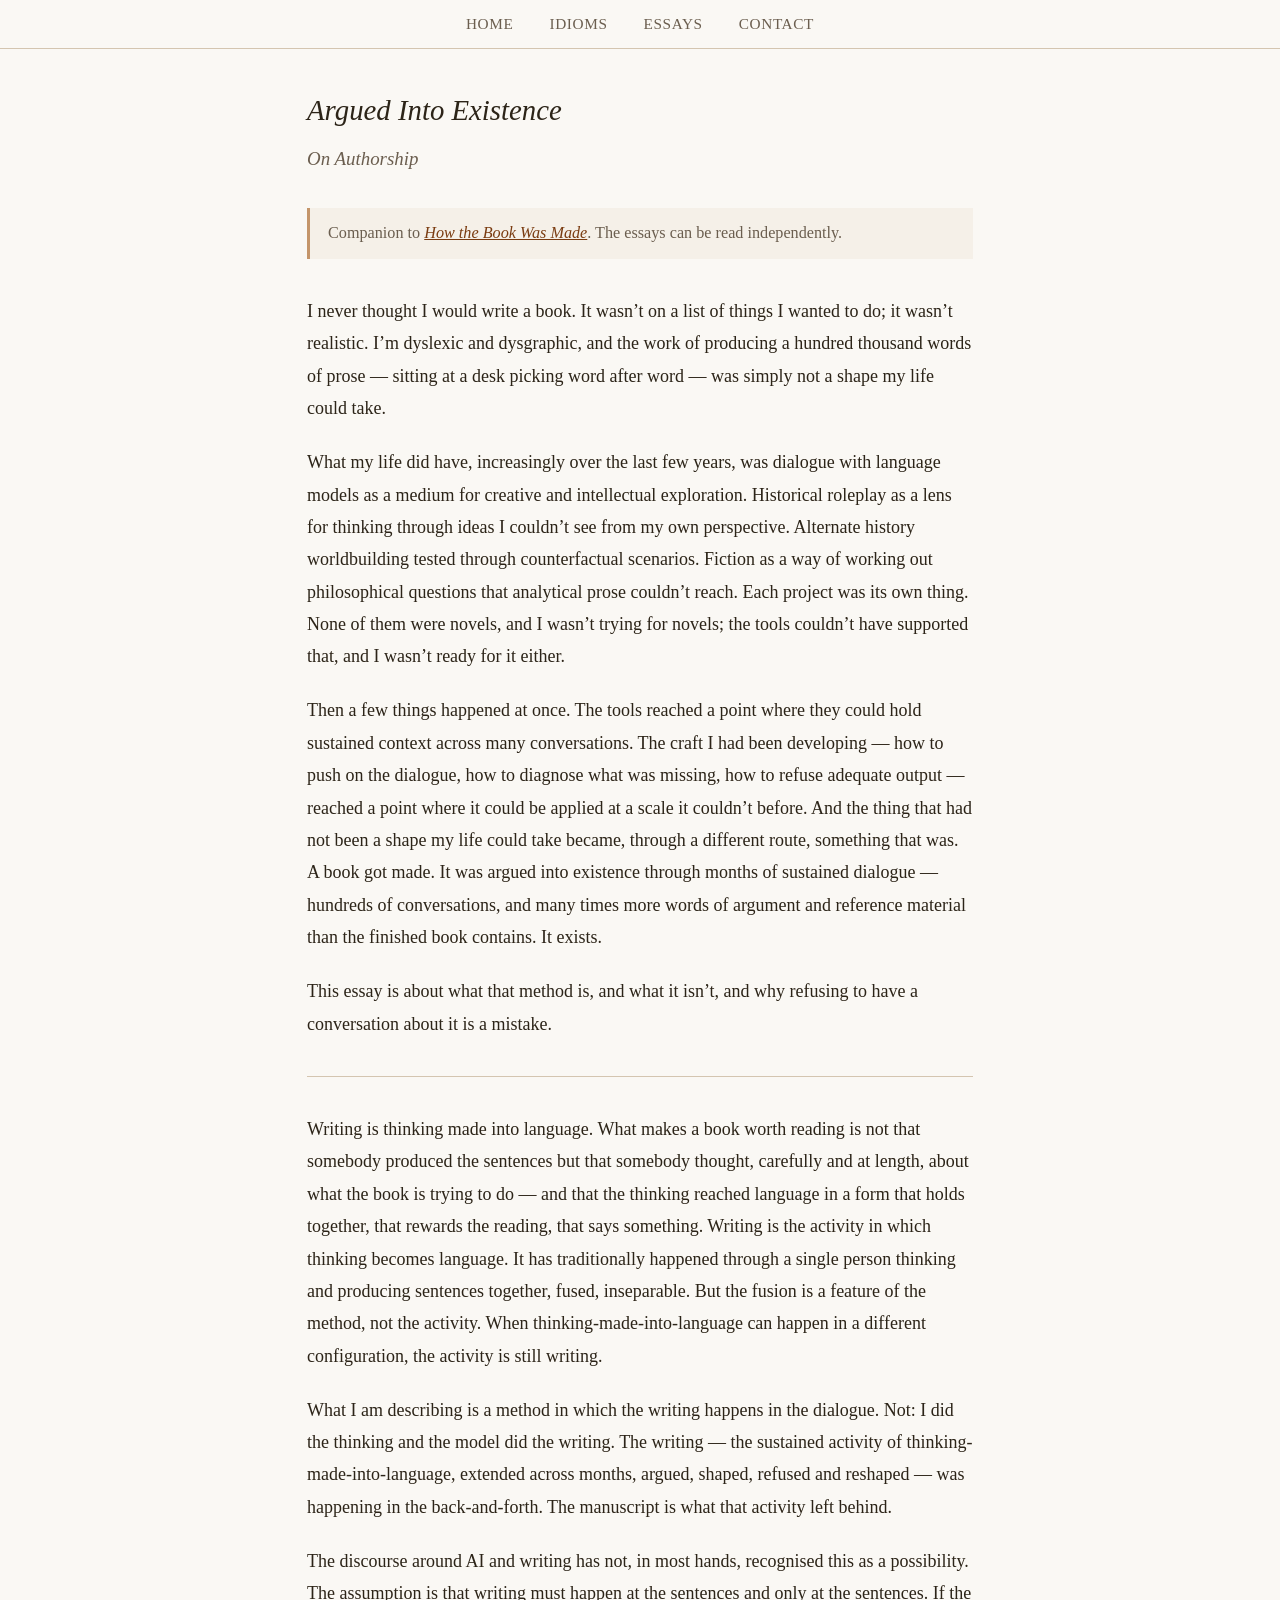
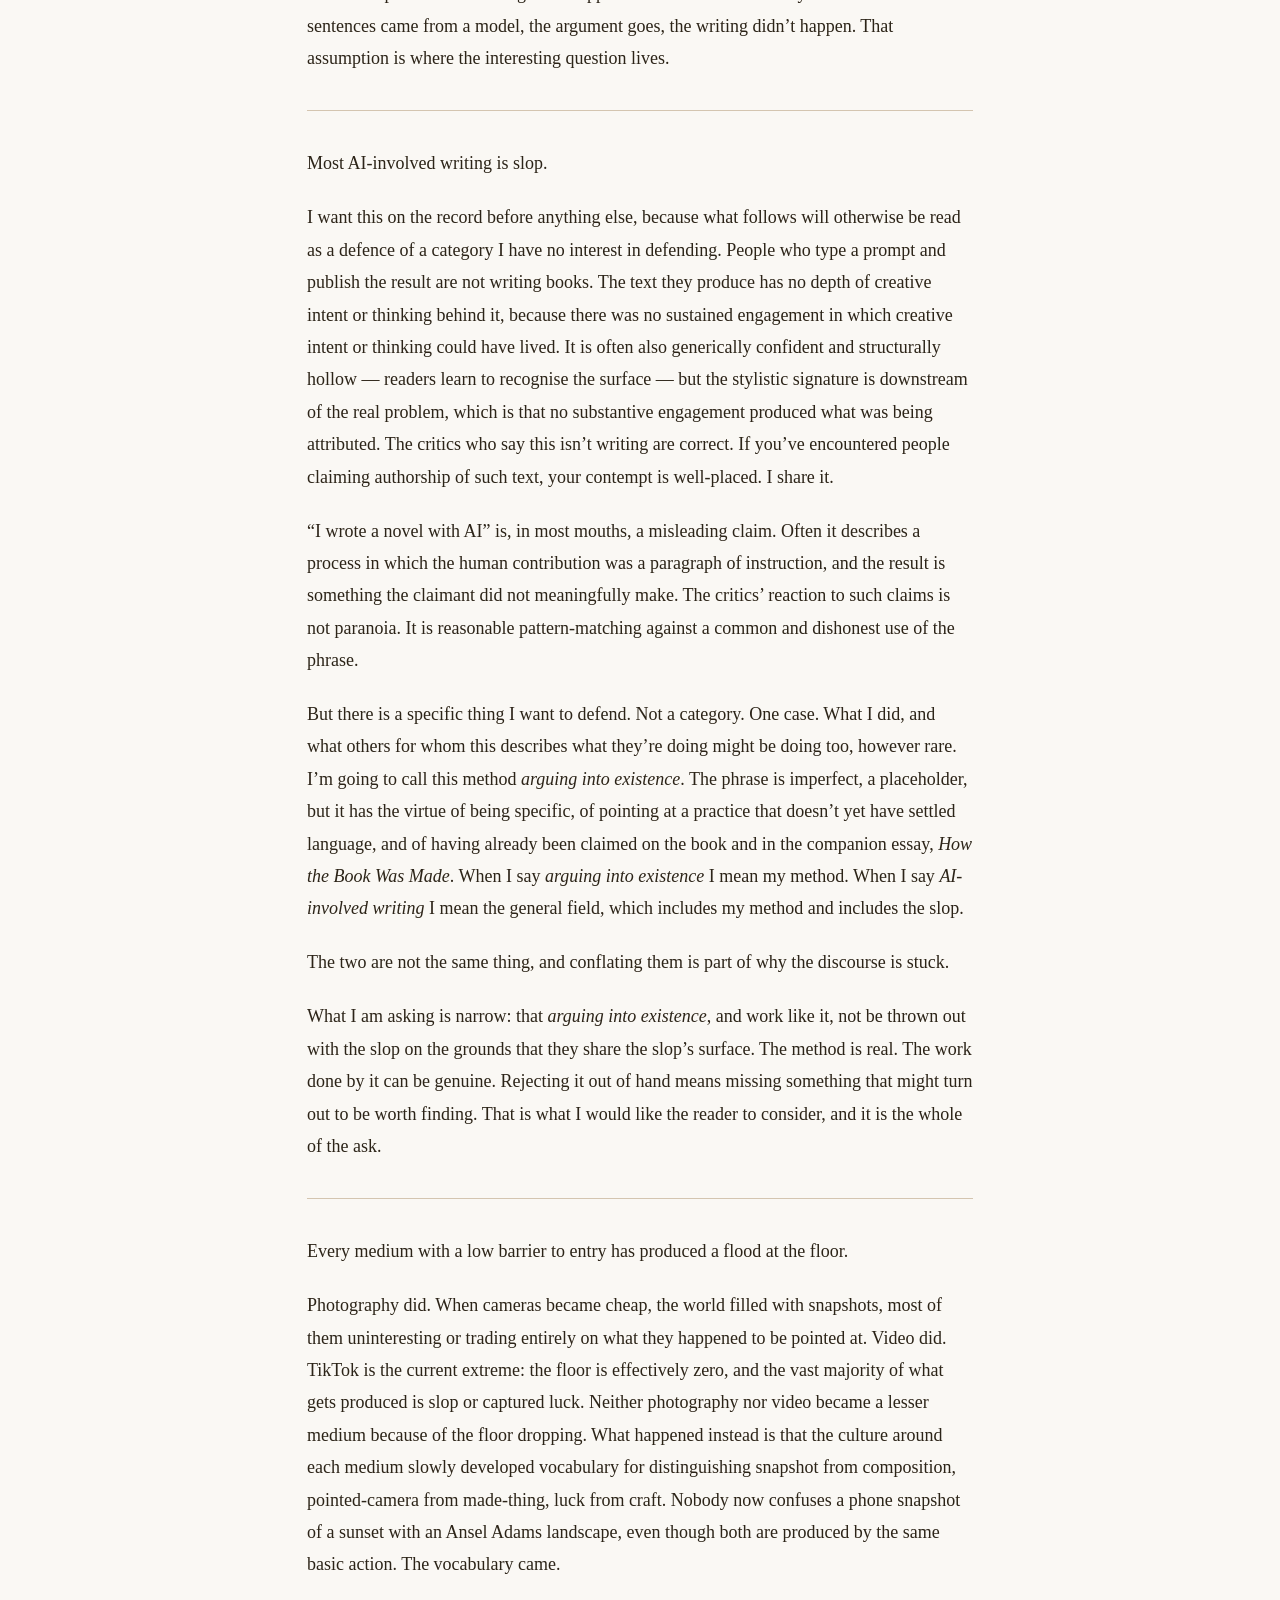
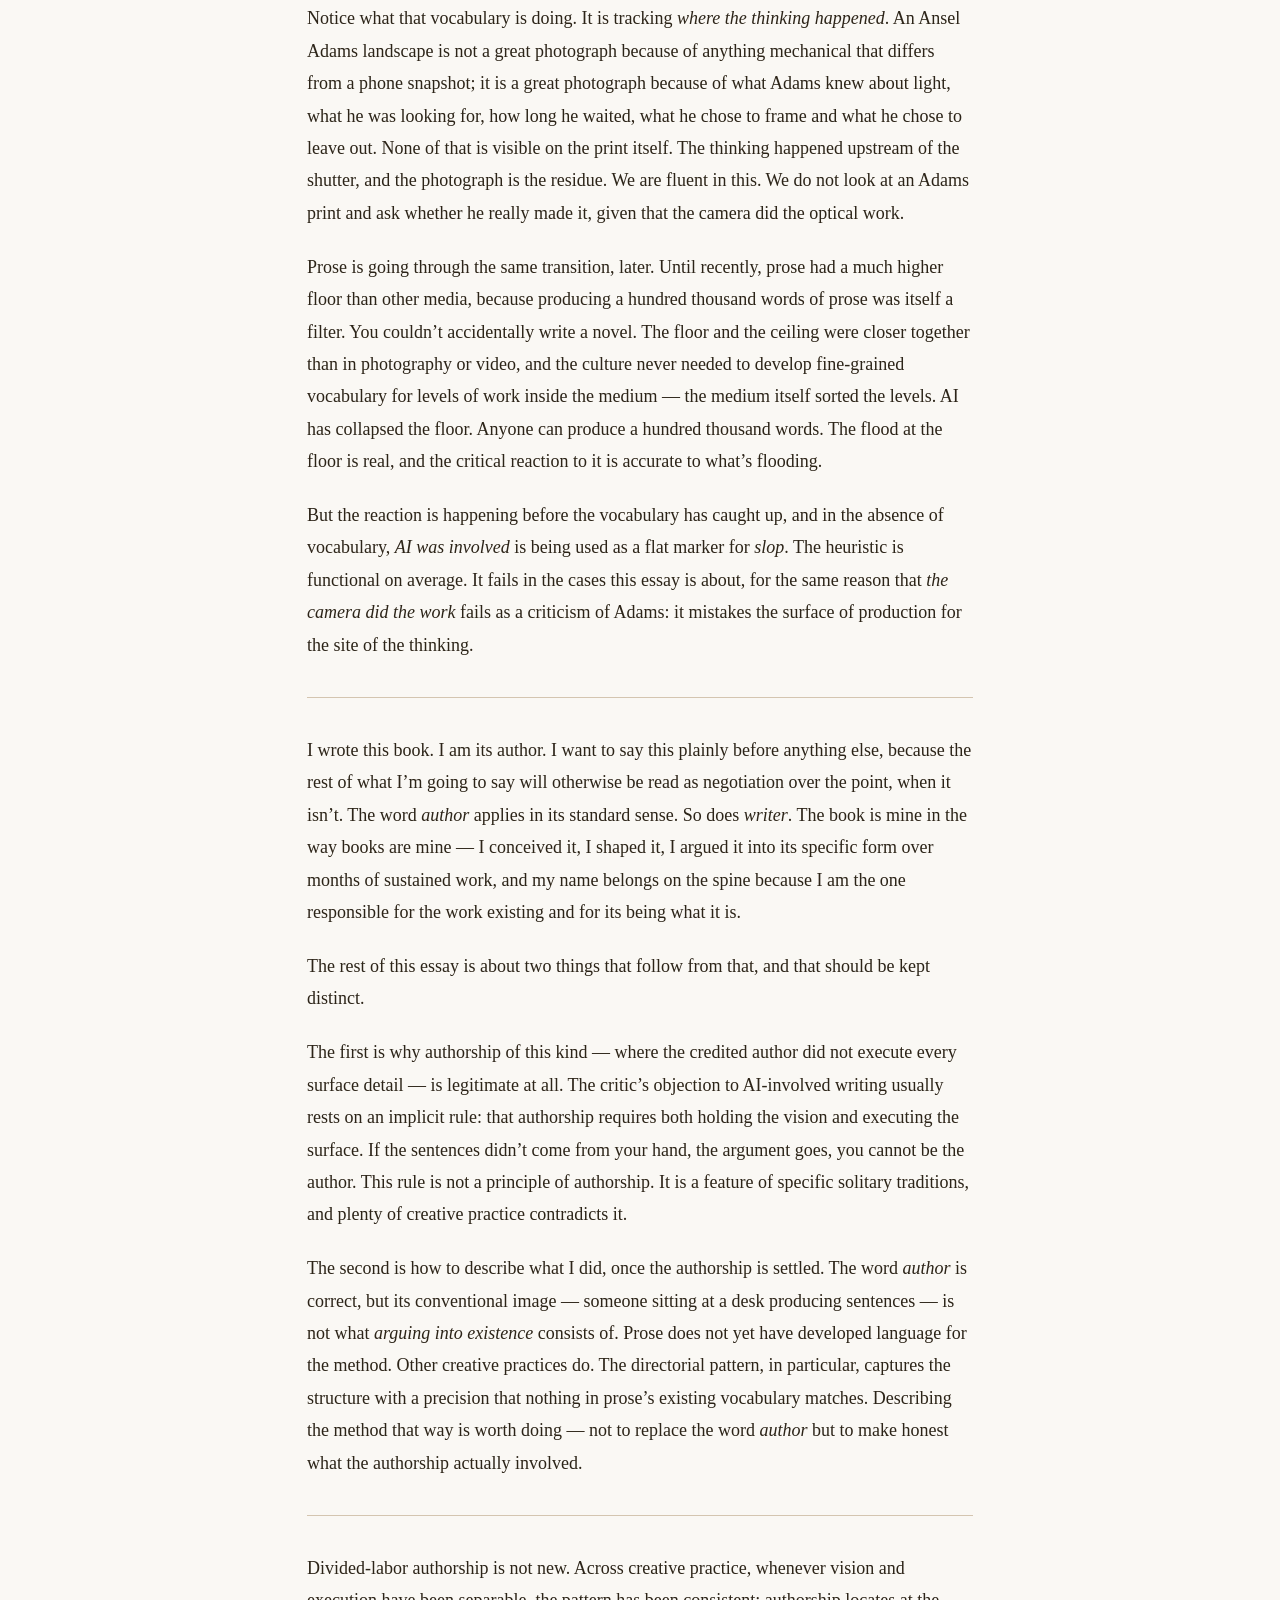
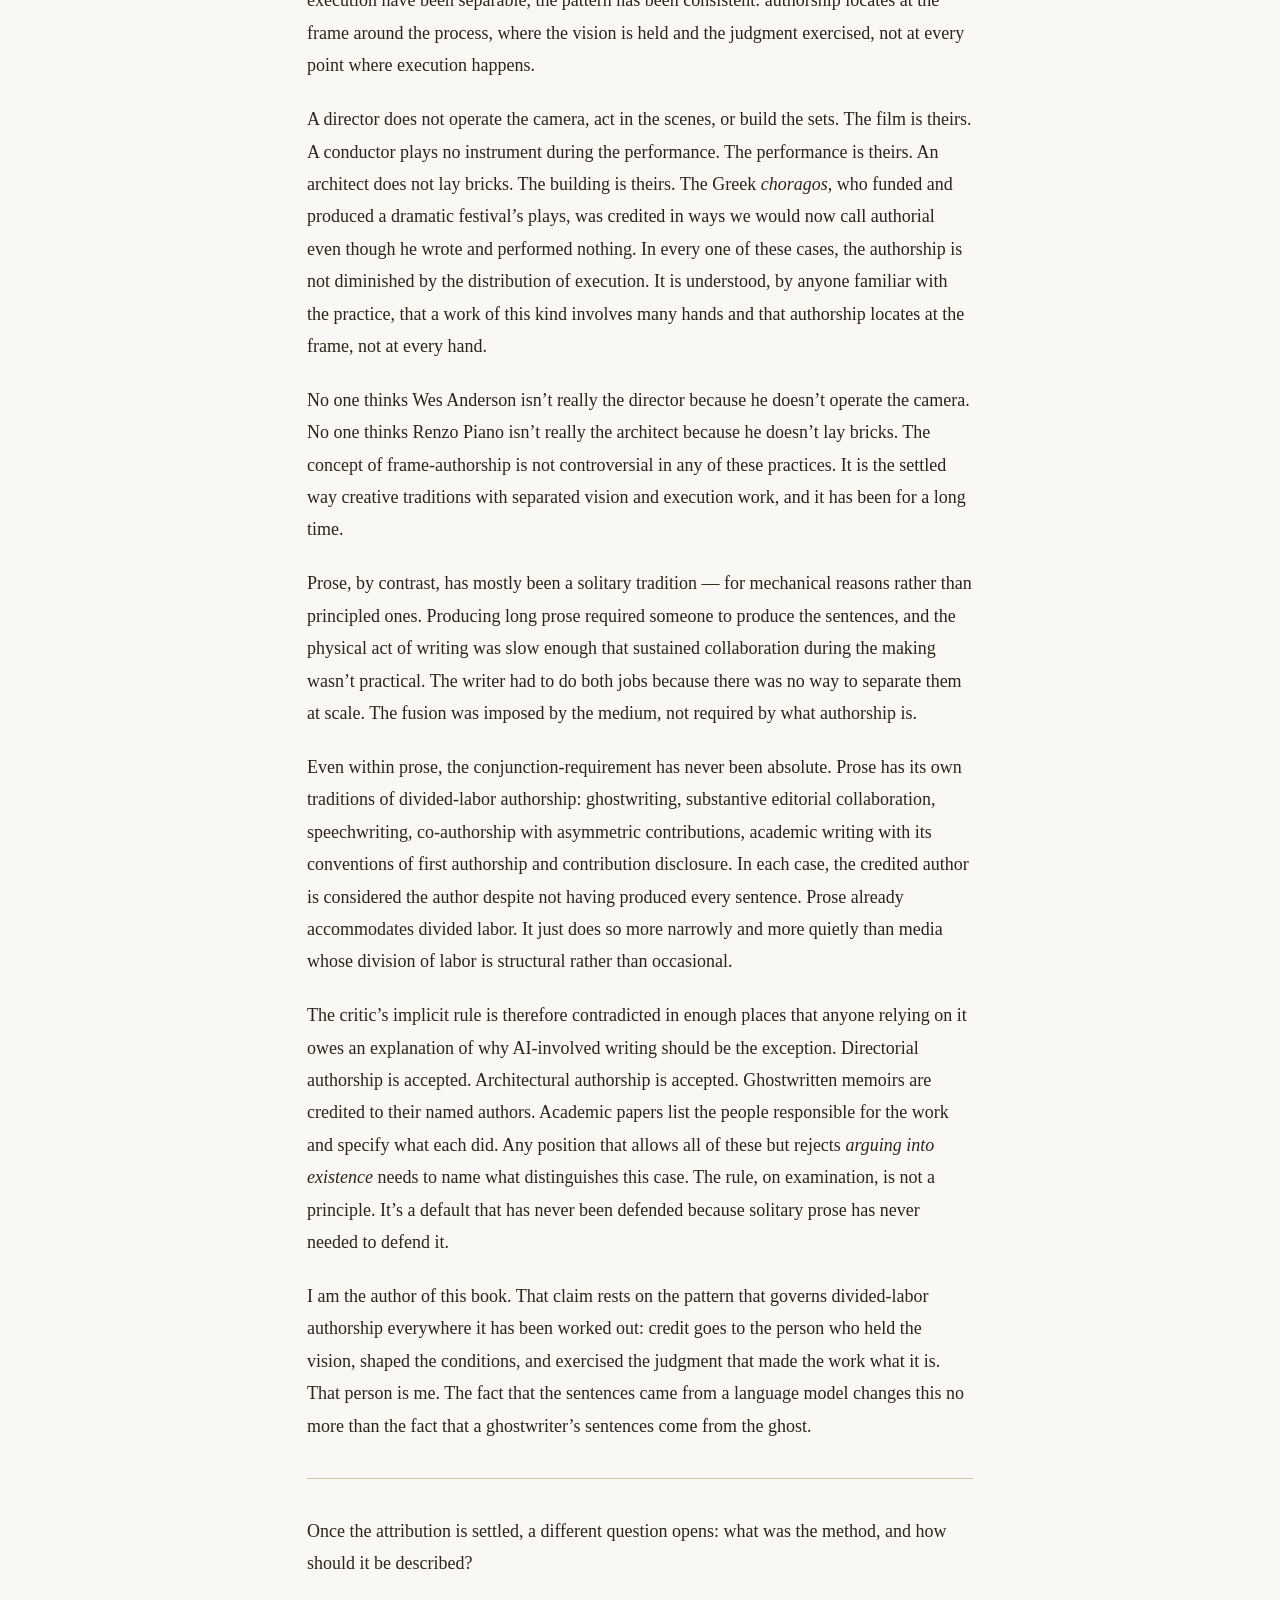
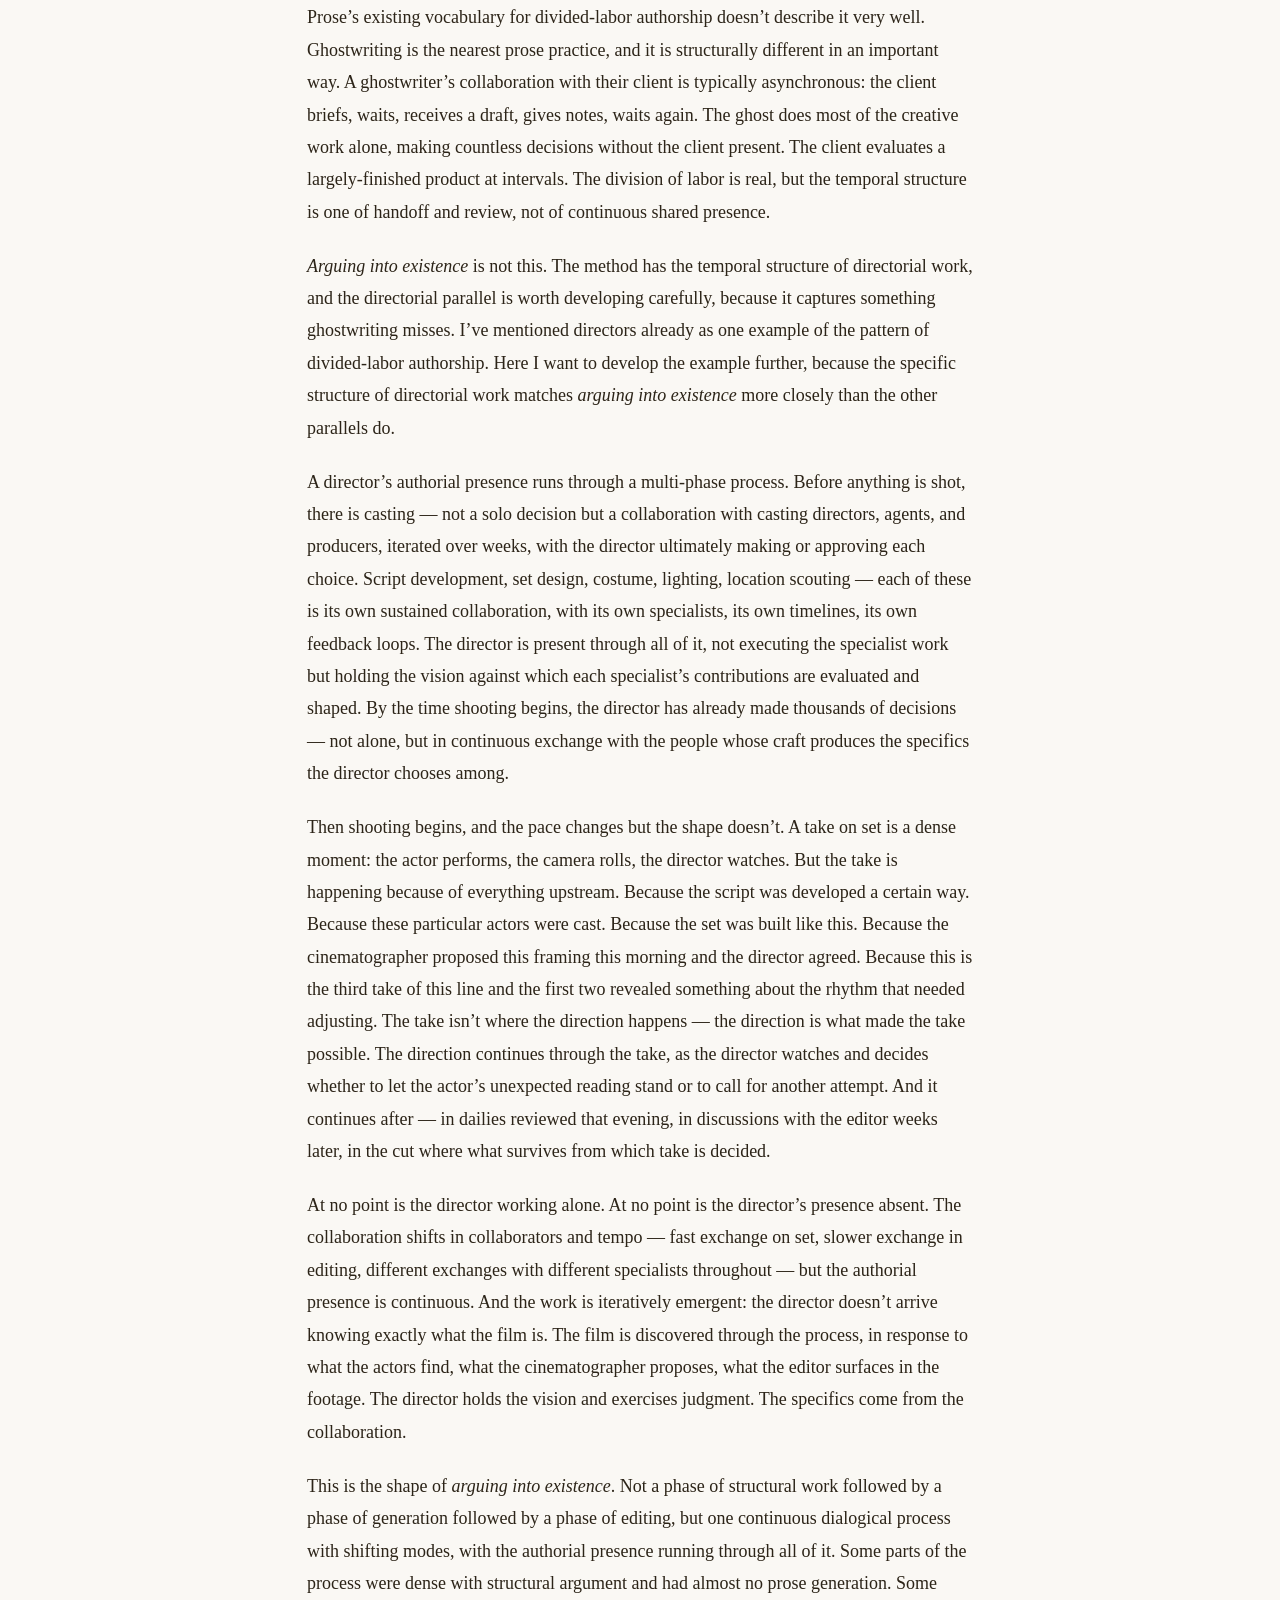
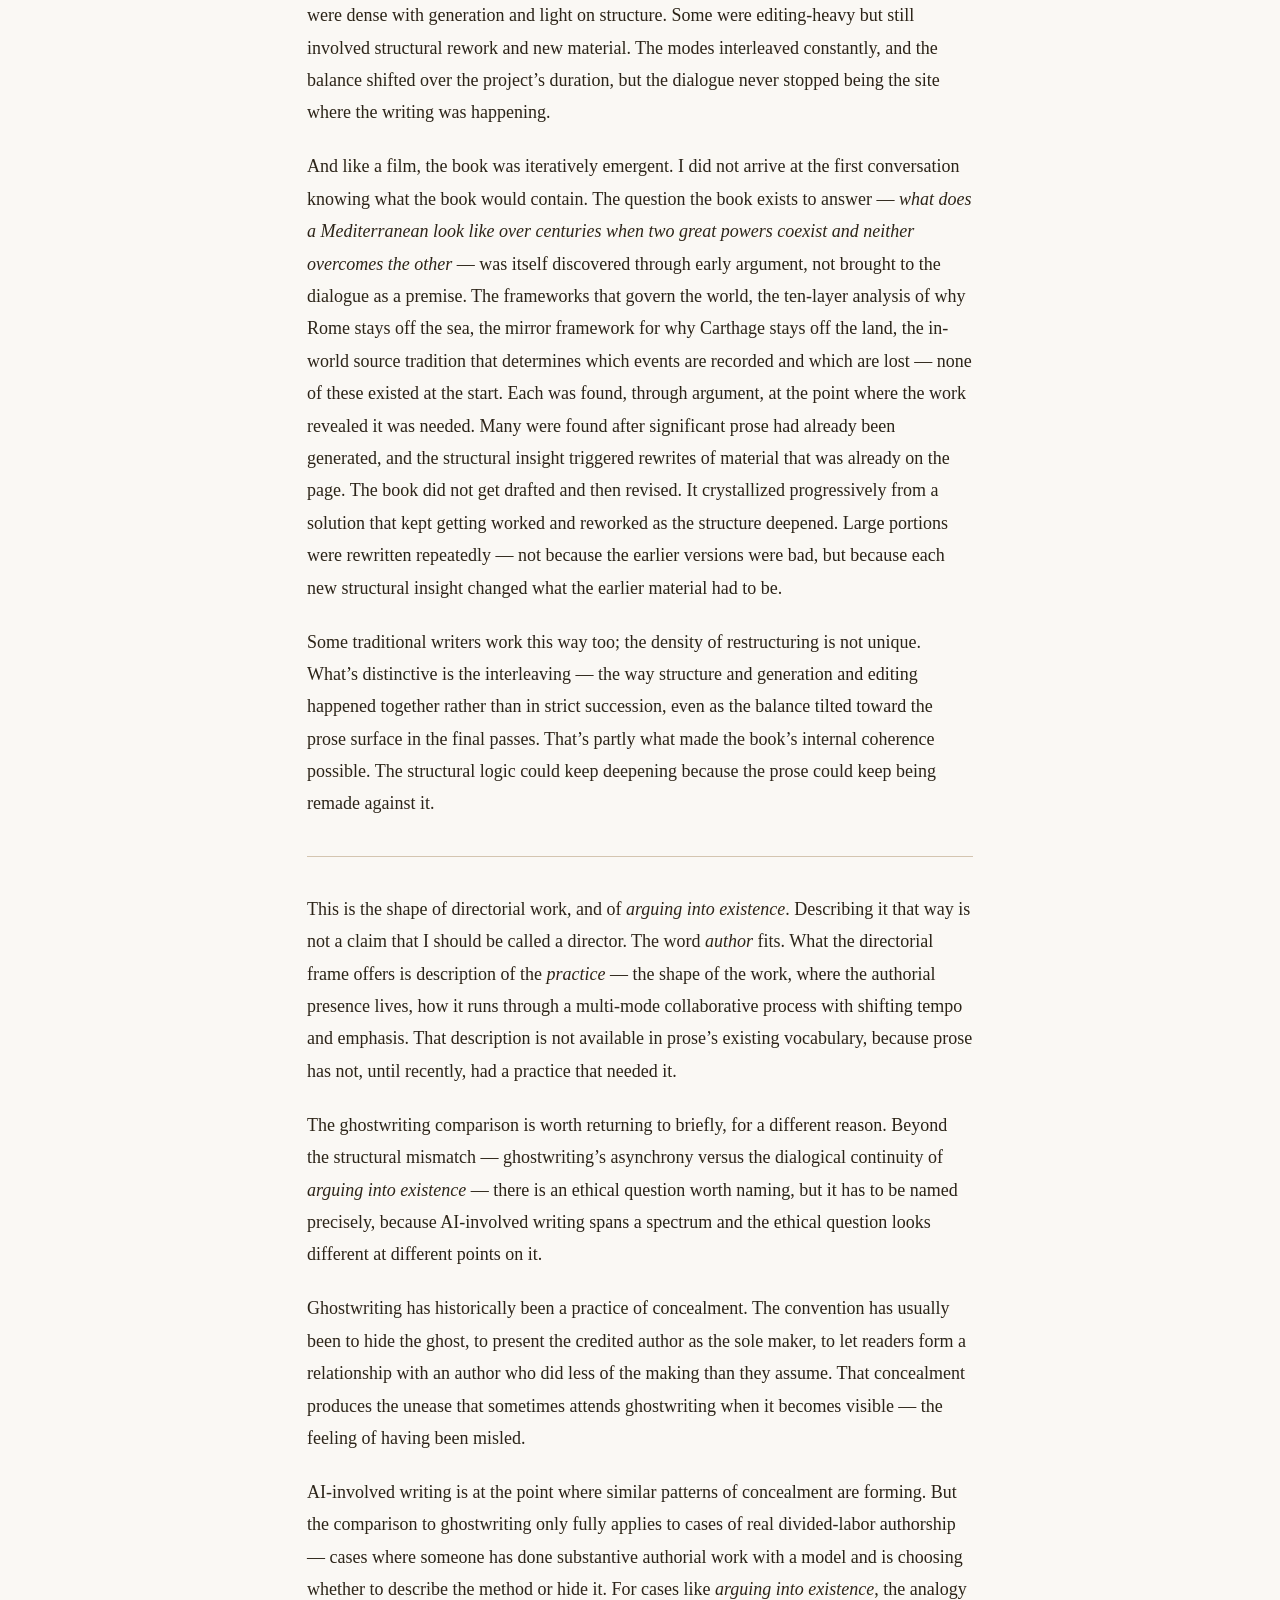
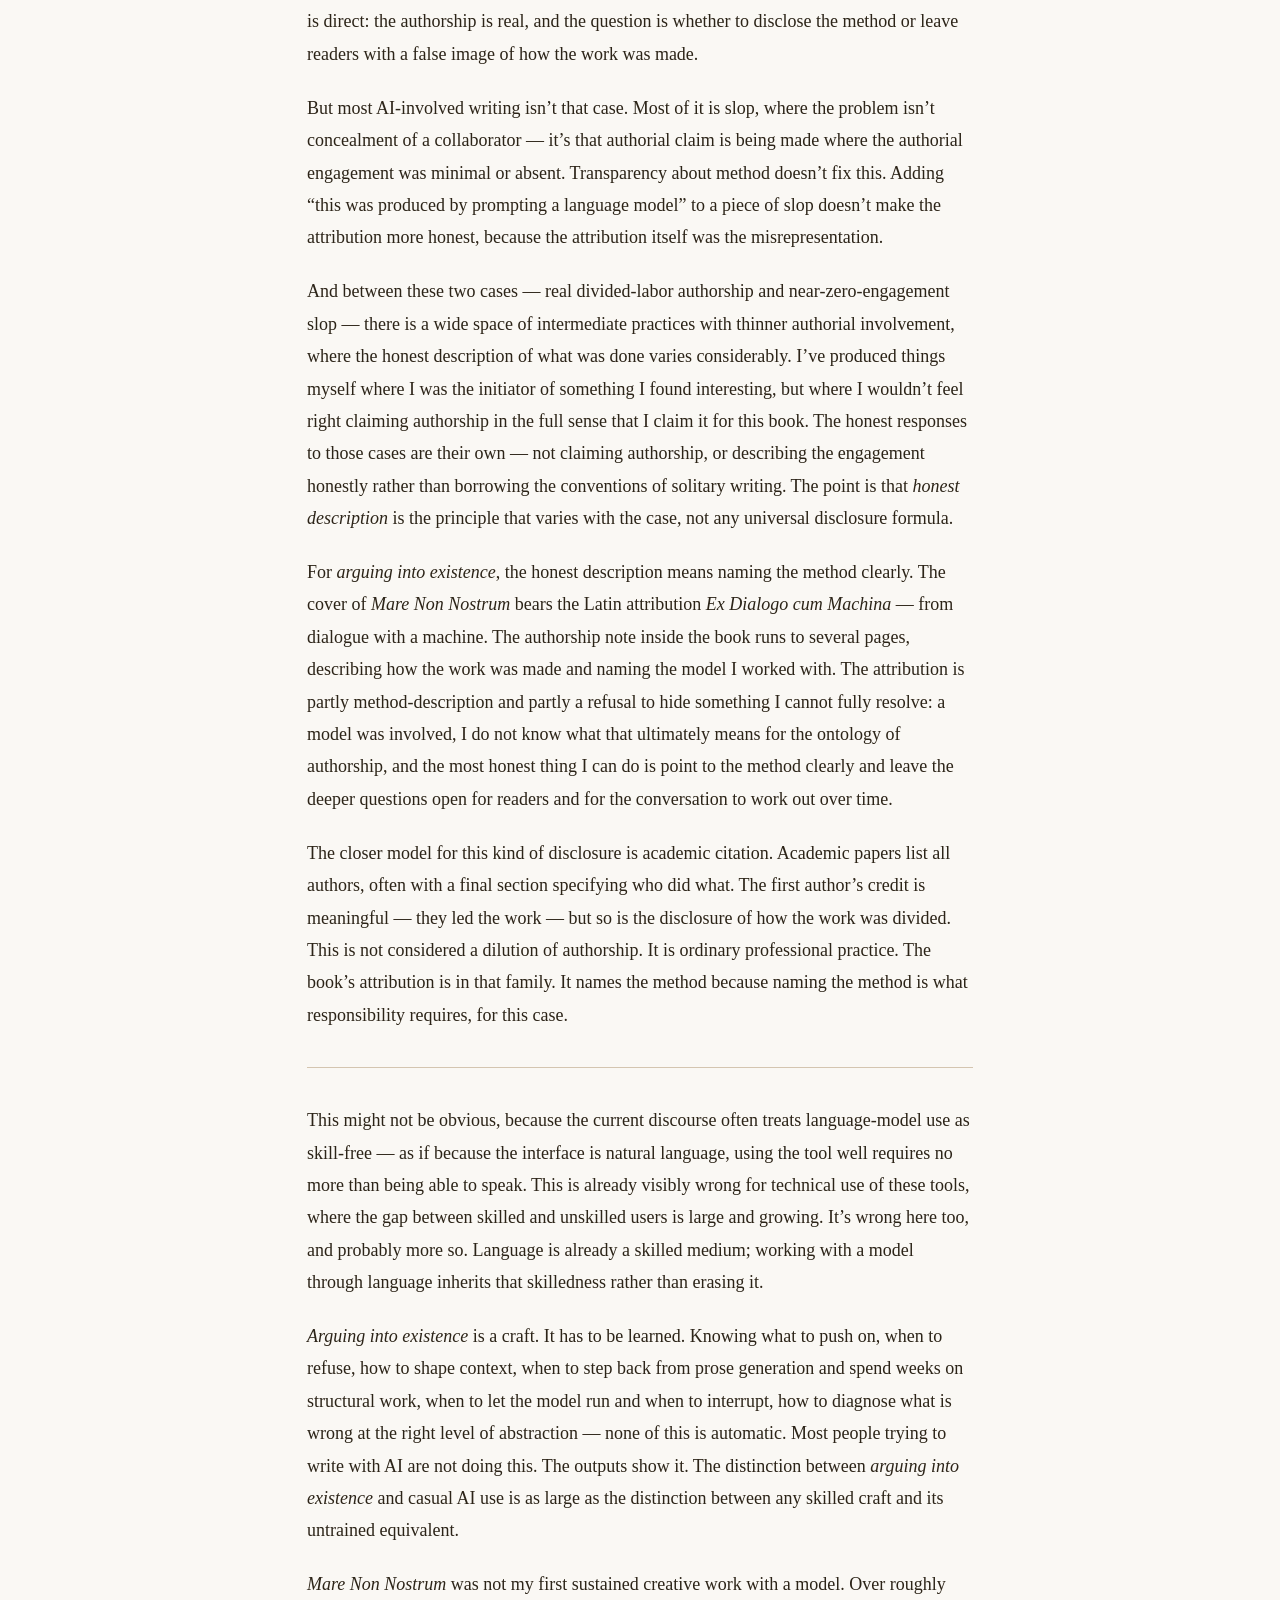
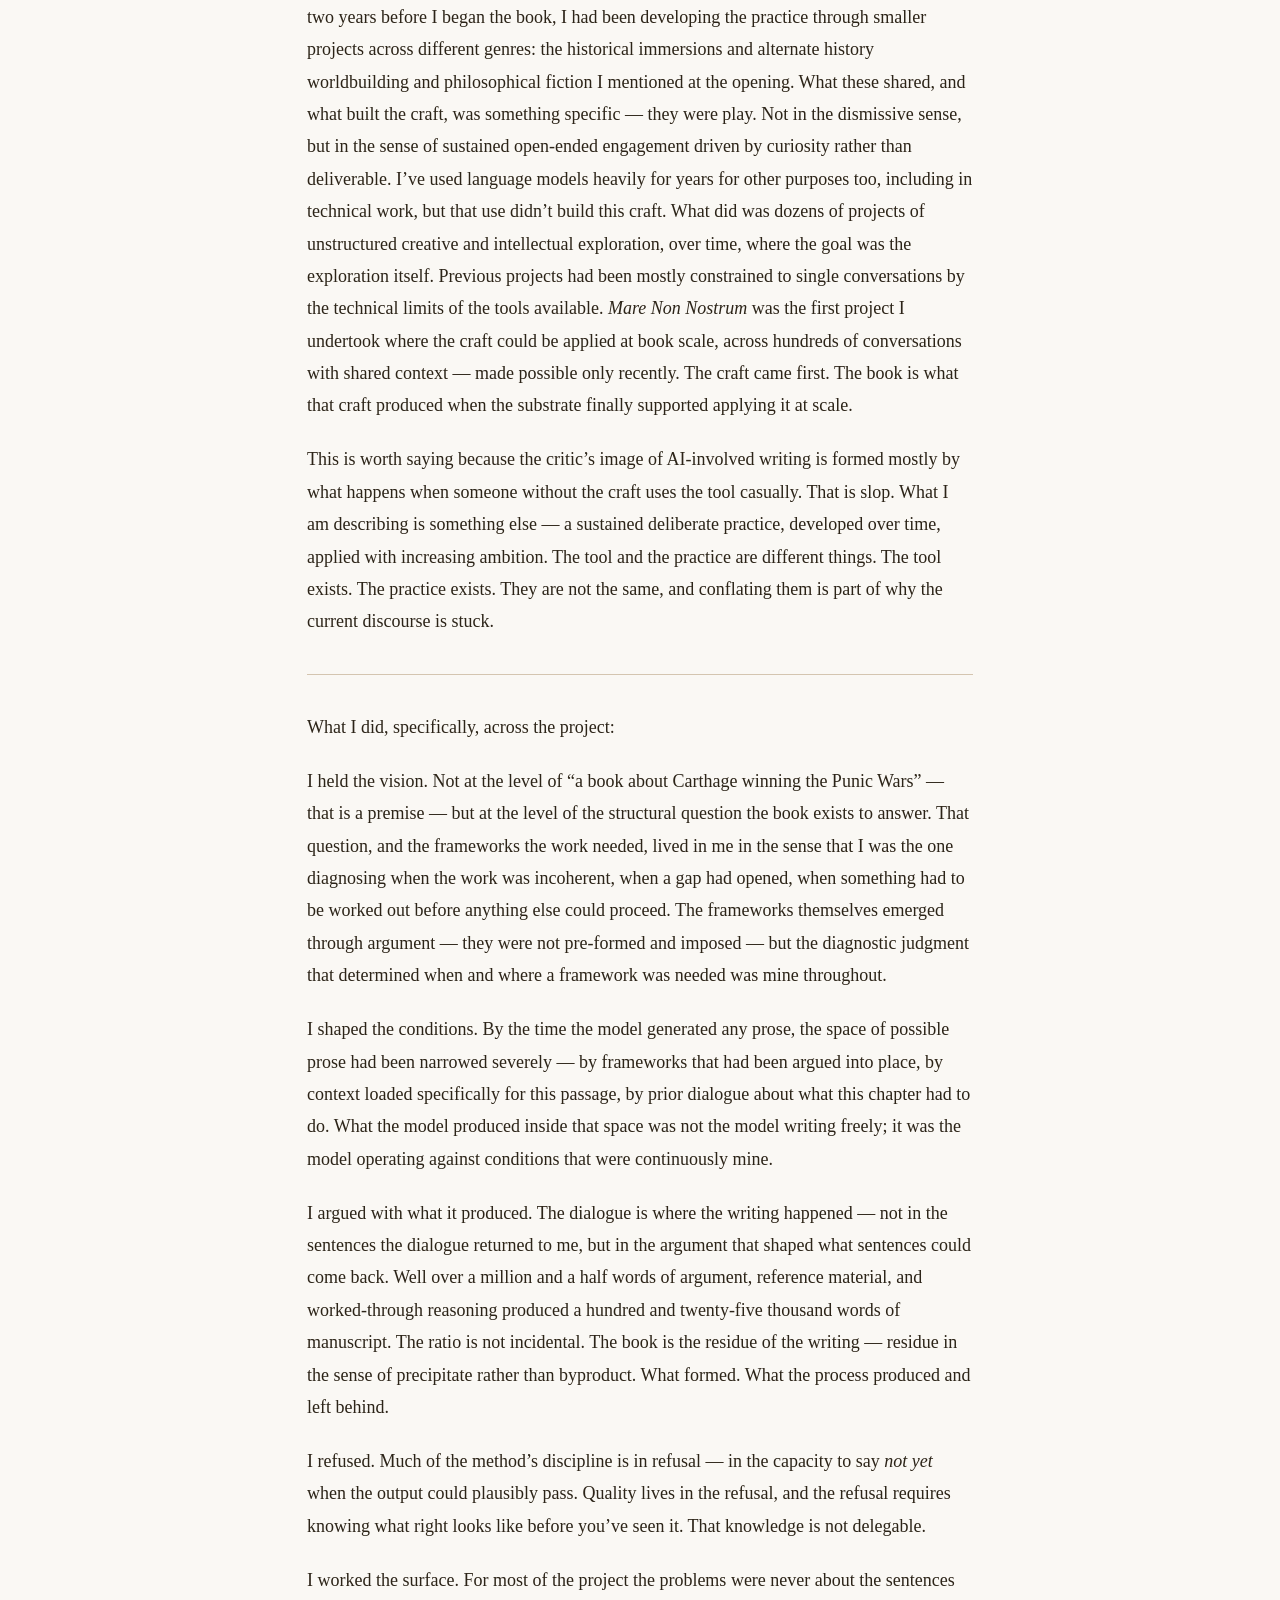
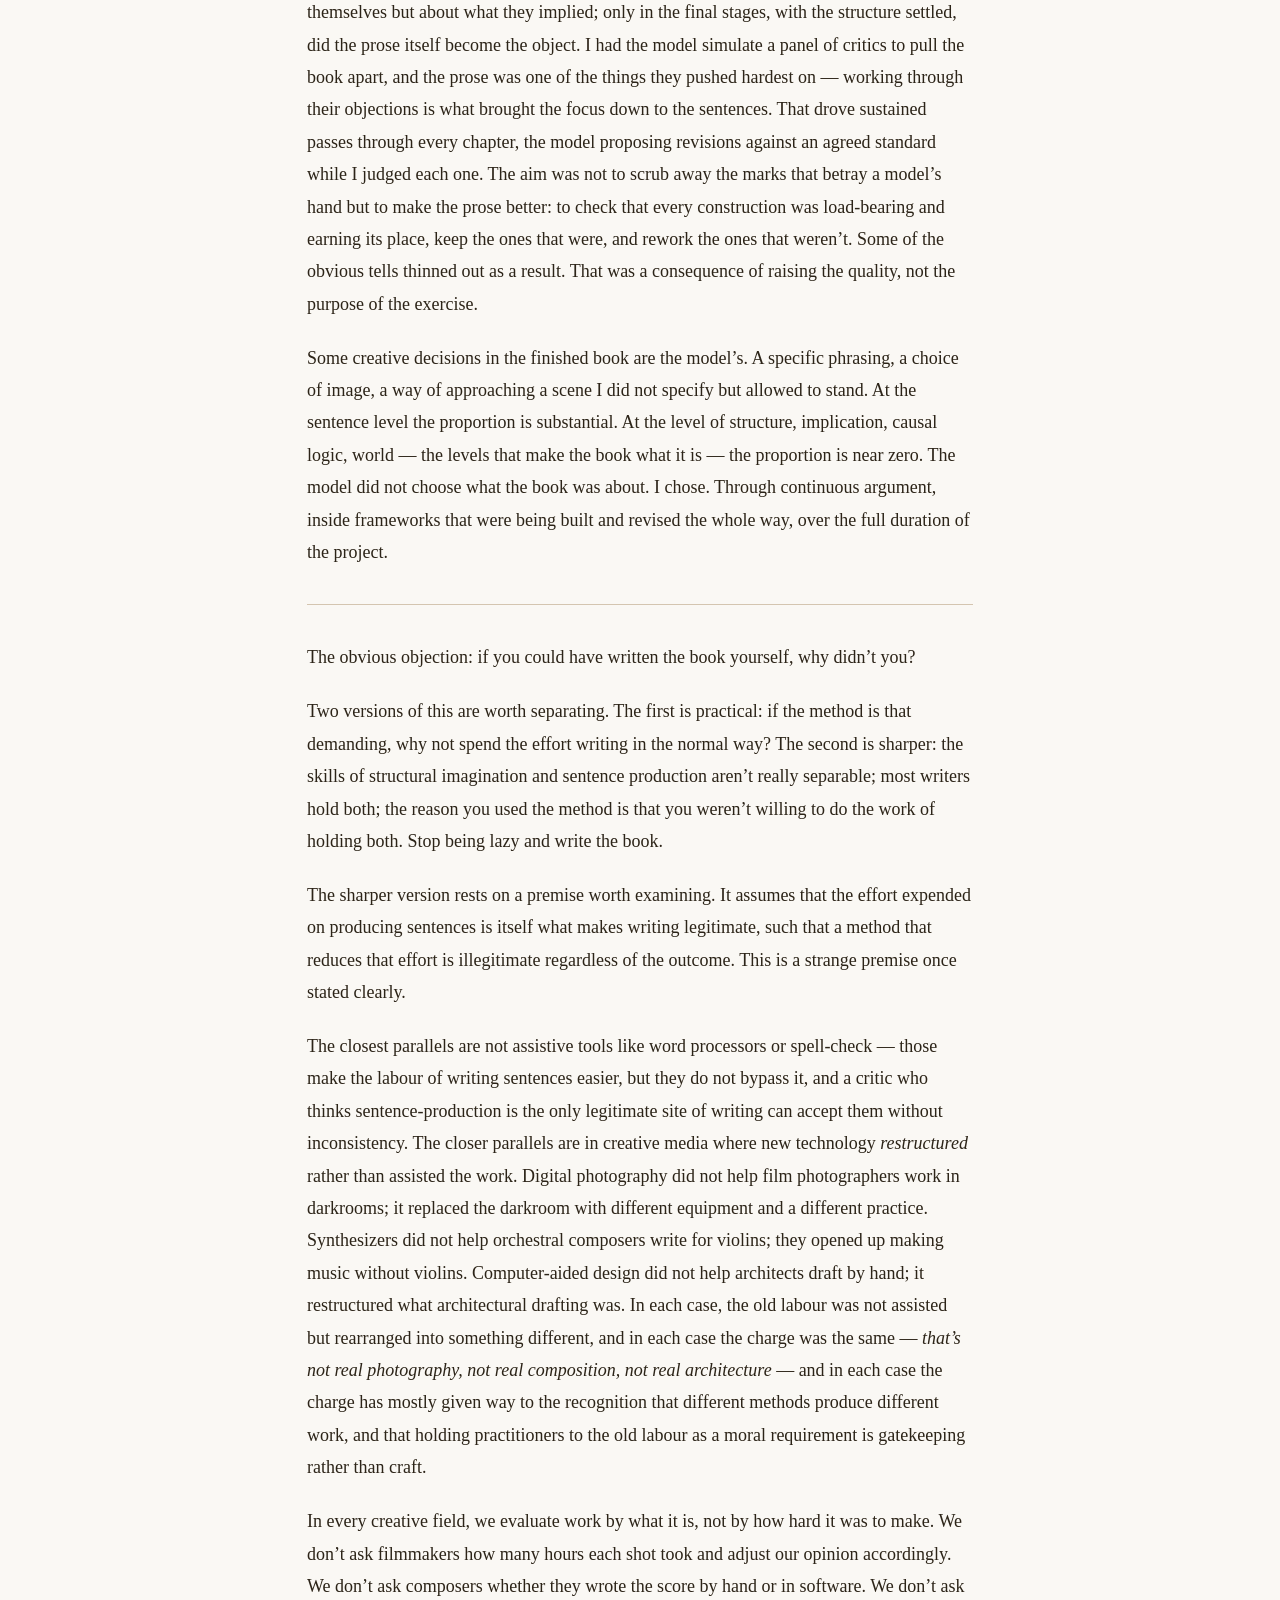
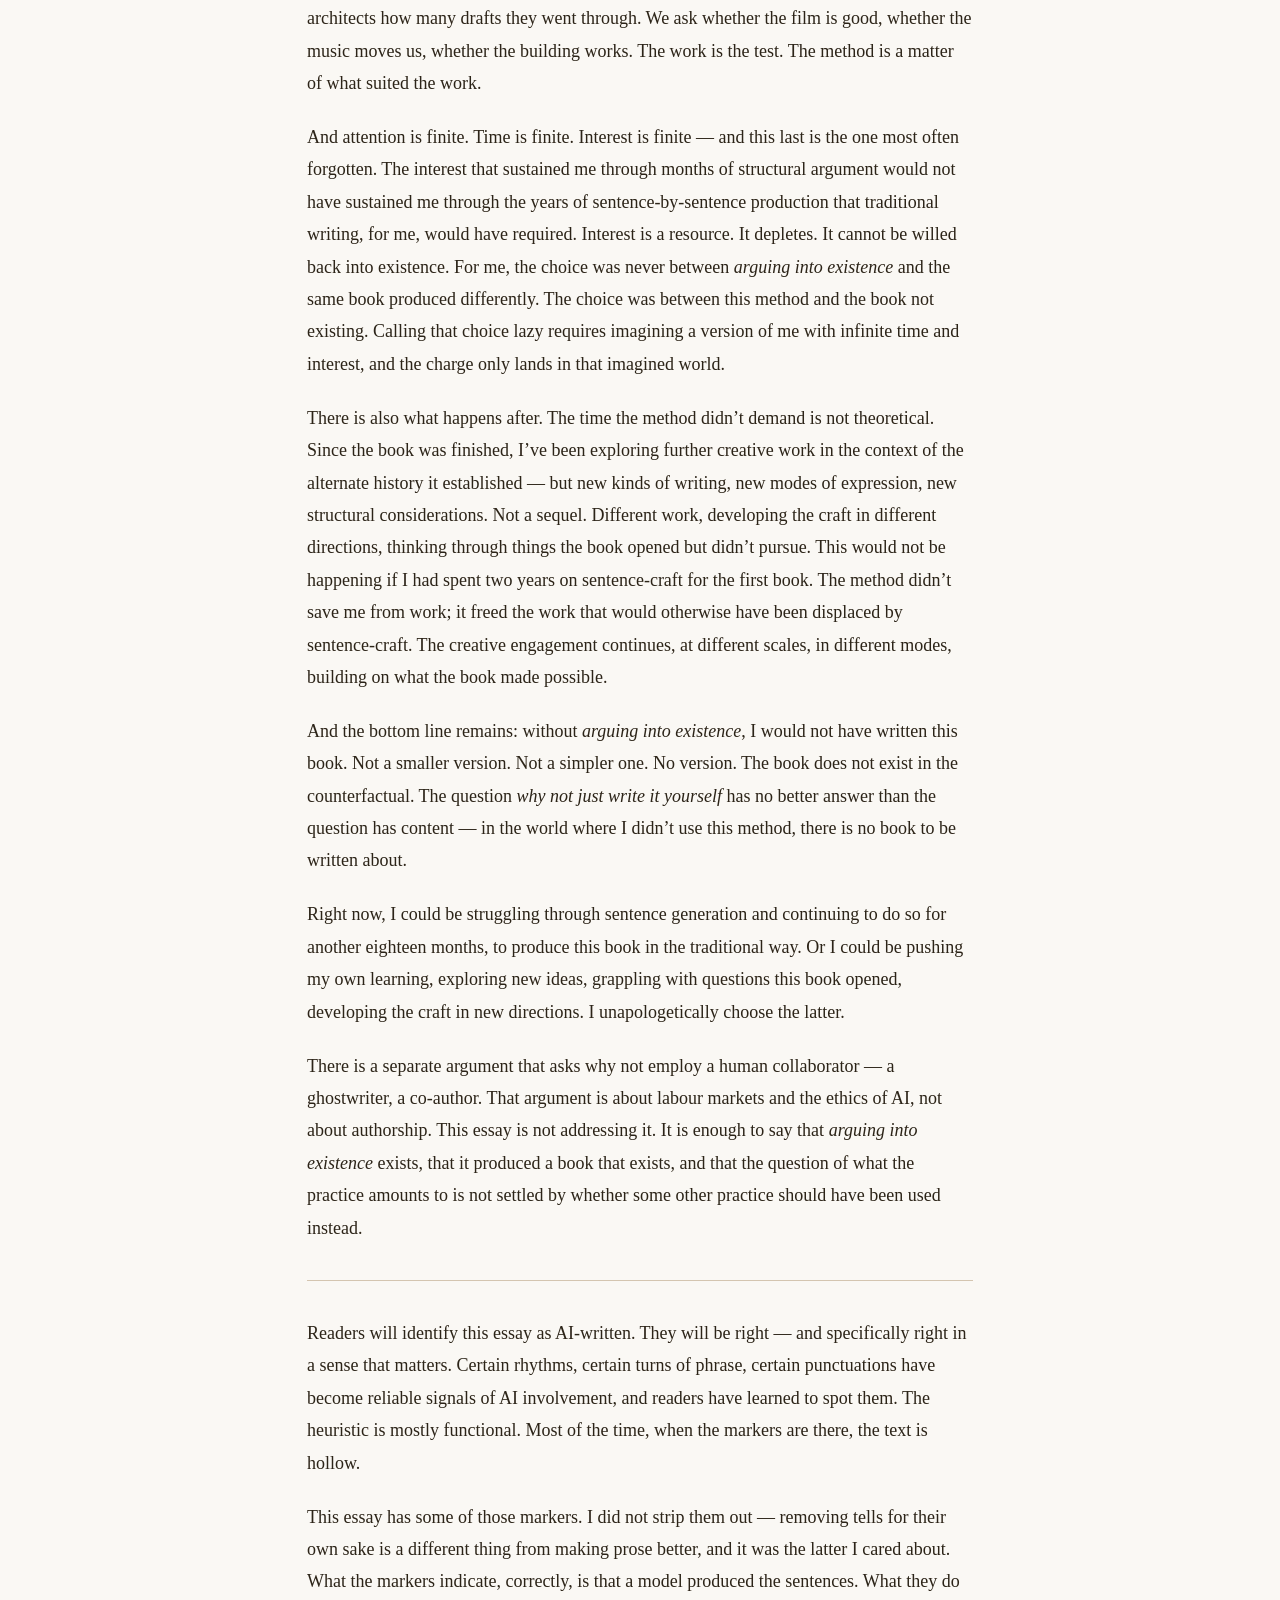
==== commit f09a9fe6: "Update essays to match v2 manuscript: sentence-level work, corpus figures Co-Authored-By: Claude Opu" ====
--- a/essay-on-authorship.html
+++ b/essay-on-authorship.html
@@ -110,7 +110,7 @@
 
     <p>And like a film, the book was iteratively emergent. I did not arrive at the first conversation knowing what the book would contain. The question the book exists to answer &mdash; <em>what does a Mediterranean look like over centuries when two great powers coexist and neither overcomes the other</em> &mdash; was itself discovered through early argument, not brought to the dialogue as a premise. The frameworks that govern the world, the ten-layer analysis of why Rome stays off the sea, the mirror framework for why Carthage stays off the land, the in-world source tradition that determines which events are recorded and which are lost &mdash; none of these existed at the start. Each was found, through argument, at the point where the work revealed it was needed. Many were found after significant prose had already been generated, and the structural insight triggered rewrites of material that was already on the page. The book did not get drafted and then revised. It crystallized progressively from a solution that kept getting worked and reworked as the structure deepened. Large portions were rewritten repeatedly &mdash; not because the earlier versions were bad, but because each new structural insight changed what the earlier material had to be.</p>
 
-    <p>Some traditional writers work this way too; the density of restructuring is not unique. What&rsquo;s distinctive is the interleaving &mdash; the way structure and generation and editing happened together throughout, in continuous dialogue, rather than as successive phases. That&rsquo;s partly what made the book&rsquo;s internal coherence possible. The structural logic could keep deepening because the prose could keep being remade against it.</p>
+    <p>Some traditional writers work this way too; the density of restructuring is not unique. What&rsquo;s distinctive is the interleaving &mdash; the way structure and generation and editing happened together rather than in strict succession, even as the balance tilted toward the prose surface in the final passes. That&rsquo;s partly what made the book&rsquo;s internal coherence possible. The structural logic could keep deepening because the prose could keep being remade against it.</p>
 
     <hr>
 
@@ -148,10 +148,12 @@
 
     <p>I shaped the conditions. By the time the model generated any prose, the space of possible prose had been narrowed severely &mdash; by frameworks that had been argued into place, by context loaded specifically for this passage, by prior dialogue about what this chapter had to do. What the model produced inside that space was not the model writing freely; it was the model operating against conditions that were continuously mine.</p>
 
-    <p>I argued with what it produced. The dialogue is where the writing happened &mdash; not in the sentences the dialogue returned to me, but in the argument that shaped what sentences could come back. Roughly one and a half million words of argument, reference material, and worked-through reasoning produced a hundred and twenty-five thousand words of manuscript. The ratio is not incidental. The book is the residue of the writing &mdash; residue in the sense of precipitate rather than byproduct. What formed. What the process produced and left behind.</p>
+    <p>I argued with what it produced. The dialogue is where the writing happened &mdash; not in the sentences the dialogue returned to me, but in the argument that shaped what sentences could come back. Well over a million and a half words of argument, reference material, and worked-through reasoning produced a hundred and twenty-five thousand words of manuscript. The ratio is not incidental. The book is the residue of the writing &mdash; residue in the sense of precipitate rather than byproduct. What formed. What the process produced and left behind.</p>
 
     <p>I refused. Much of the method&rsquo;s discipline is in refusal &mdash; in the capacity to say <em>not yet</em> when the output could plausibly pass. Quality lives in the refusal, and the refusal requires knowing what right looks like before you&rsquo;ve seen it. That knowledge is not delegable.</p>
 
+    <p>I worked the surface. For most of the project the problems were never about the sentences themselves but about what they implied; only in the final stages, with the structure settled, did the prose itself become the object. I had the model simulate a panel of critics to pull the book apart, and the prose was one of the things they pushed hardest on &mdash; working through their objections is what brought the focus down to the sentences. That drove sustained passes through every chapter, the model proposing revisions against an agreed standard while I judged each one. The aim was not to scrub away the marks that betray a model&rsquo;s hand but to make the prose better: to check that every construction was load-bearing and earning its place, keep the ones that were, and rework the ones that weren&rsquo;t. Some of the obvious tells thinned out as a result. That was a consequence of raising the quality, not the purpose of the exercise.</p>
+
     <p>Some creative decisions in the finished book are the model&rsquo;s. A specific phrasing, a choice of image, a way of approaching a scene I did not specify but allowed to stand. At the sentence level the proportion is substantial. At the level of structure, implication, causal logic, world &mdash; the levels that make the book what it is &mdash; the proportion is near zero. The model did not choose what the book was about. I chose. Through continuous argument, inside frameworks that were being built and revised the whole way, over the full duration of the project.</p>
 
     <hr>
@@ -180,7 +182,7 @@
 
     <p>Readers will identify this essay as AI-written. They will be right &mdash; and specifically right in a sense that matters. Certain rhythms, certain turns of phrase, certain punctuations have become reliable signals of AI involvement, and readers have learned to spot them. The heuristic is mostly functional. Most of the time, when the markers are there, the text is hollow.</p>
 
-    <p>This essay has some of those markers. I did not strip them out; stripping them out would have been a different kind of work than the work I was doing. What the markers indicate, correctly, is that a model produced the sentences. What they do not indicate is the thinking behind the sentences. This essay was <em>argued into existence</em>, the same way the book was &mdash; through hours of sustained dialogue producing tens of thousands of words, out of which this is the residue. It is AI-written in the sense that the surface came from the model. It is not AI-written in the sense most readers mean when they use that phrase to dismiss a piece of writing. The difference between this and a thought-leadership prompt is the difference between any craft and its untrained analog.</p>
+    <p>This essay has some of those markers. I did not strip them out &mdash; removing tells for their own sake is a different thing from making prose better, and it was the latter I cared about. What the markers indicate, correctly, is that a model produced the sentences. What they do not indicate is the thinking behind the sentences. This essay was <em>argued into existence</em>, the same way the book was &mdash; through hours of sustained dialogue producing tens of thousands of words, out of which this is the residue. It is AI-written in the sense that the surface came from the model. It is not AI-written in the sense most readers mean when they use that phrase to dismiss a piece of writing. The difference between this and a thought-leadership prompt is the difference between any craft and its untrained analog.</p>
 
     <p>What I can offer is this: I have put effort, across the book and across this essay, into ensuring that if you look past the markers and take the work seriously, there is real depth underneath. Real thought, real coherence, real specificity, real care about what the work is trying to do. You may not find what you find to your taste. You may not agree with it. You may find the subject matter uninteresting or the style not what you would have chosen. What you will not find, I hope, is emptiness. That is what I can commit to. The rest is for readers to judge.</p>
 
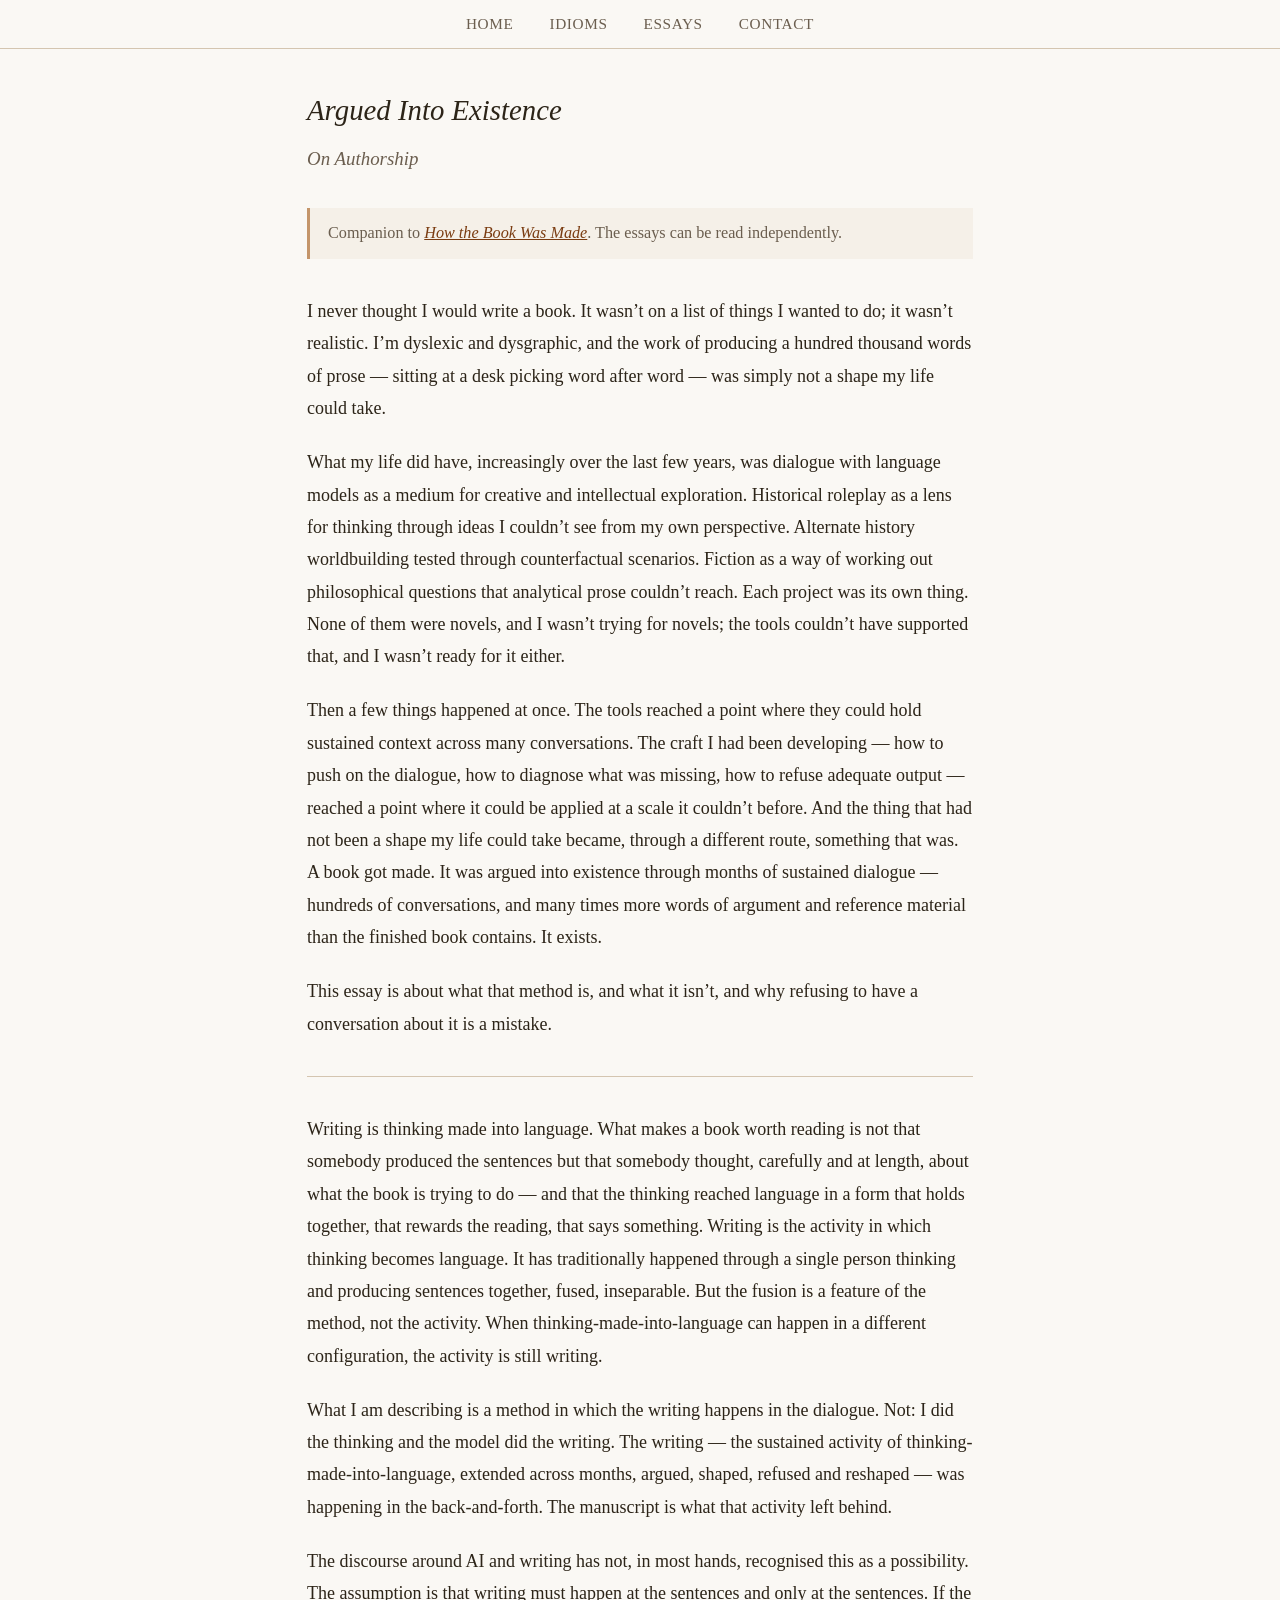
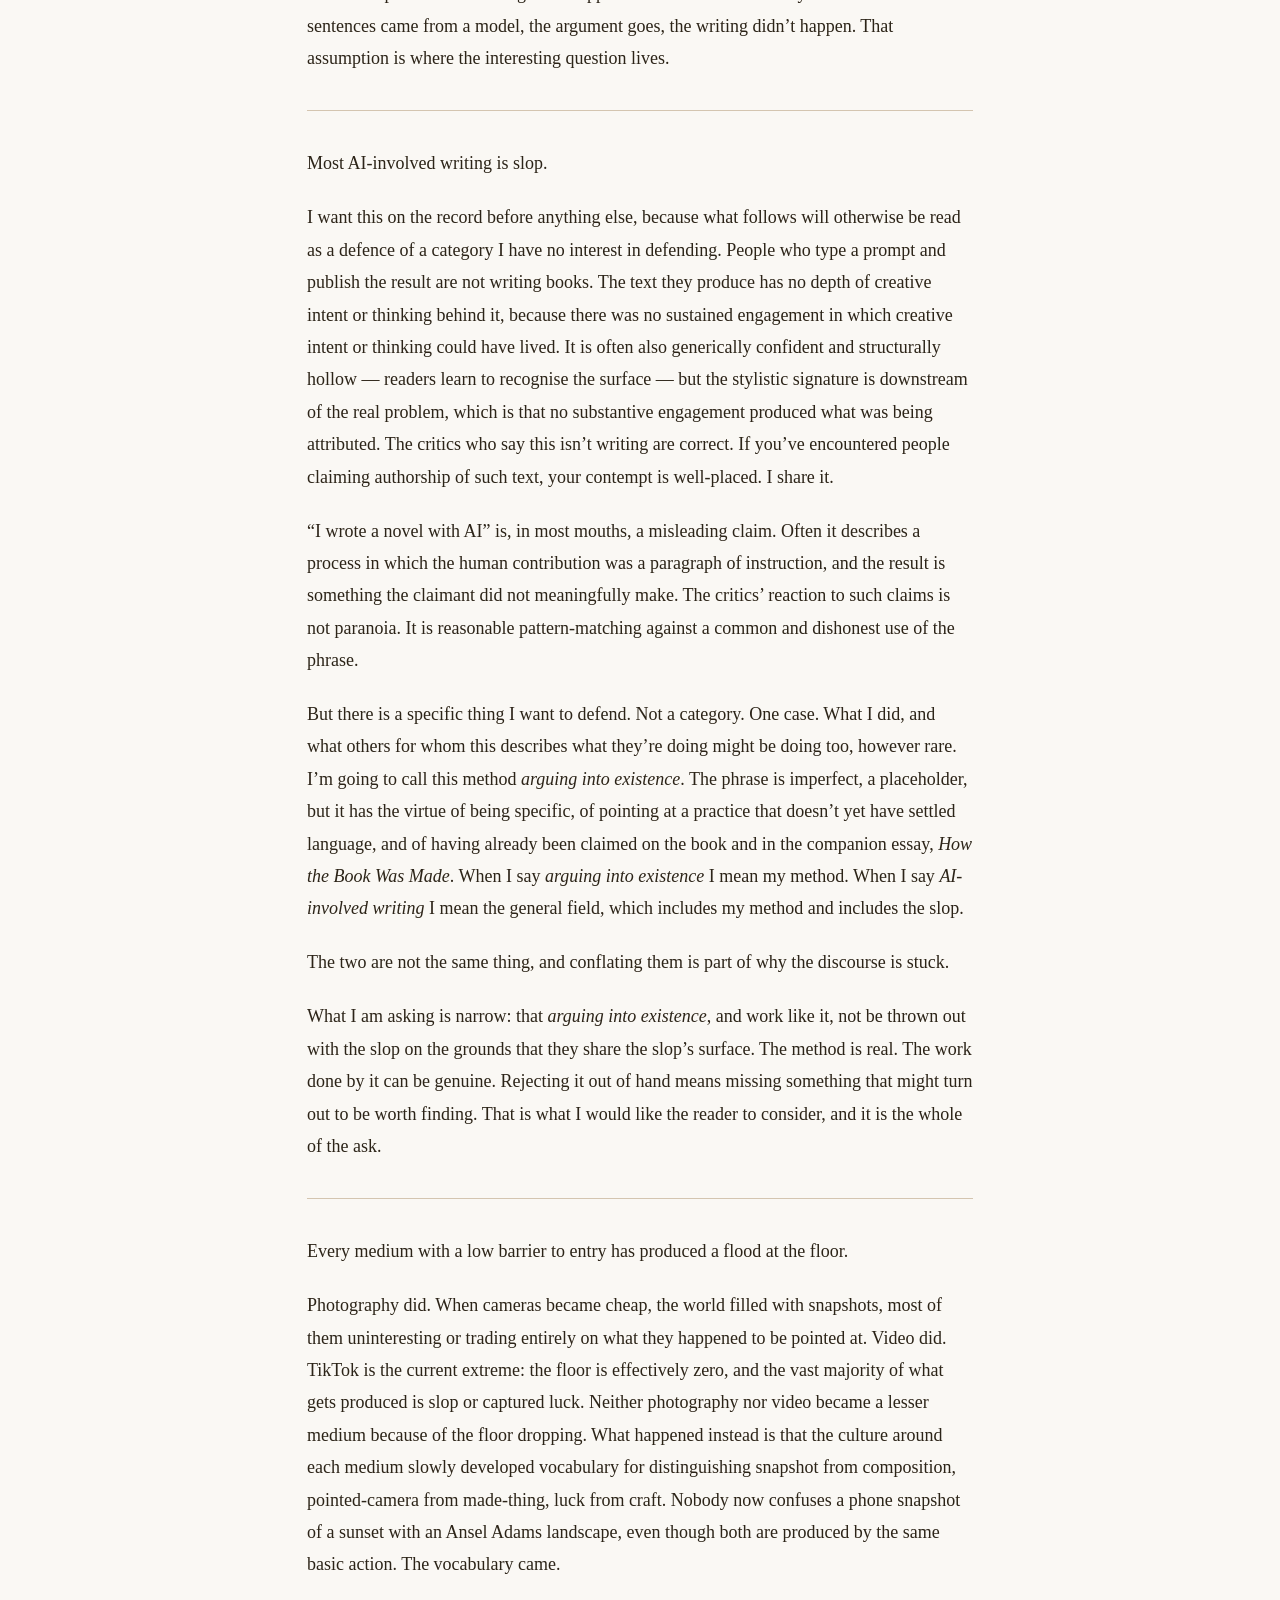
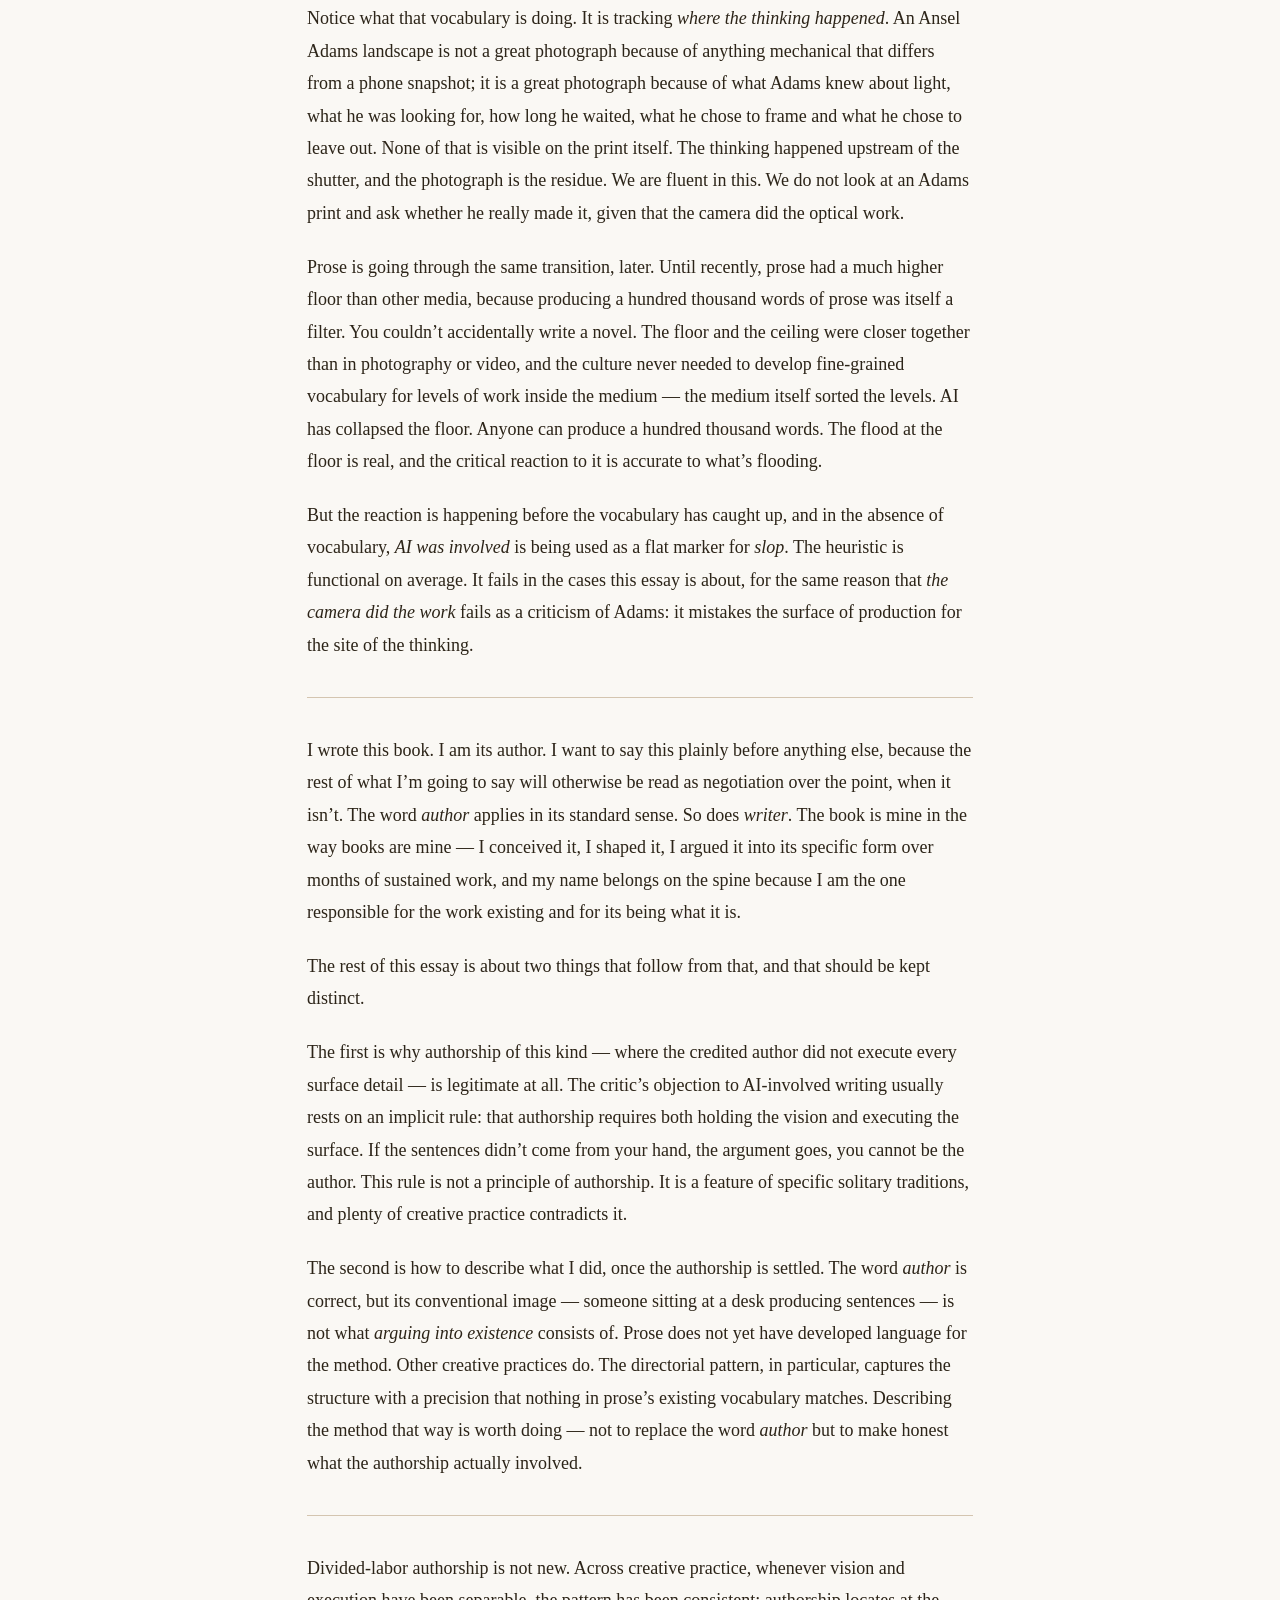
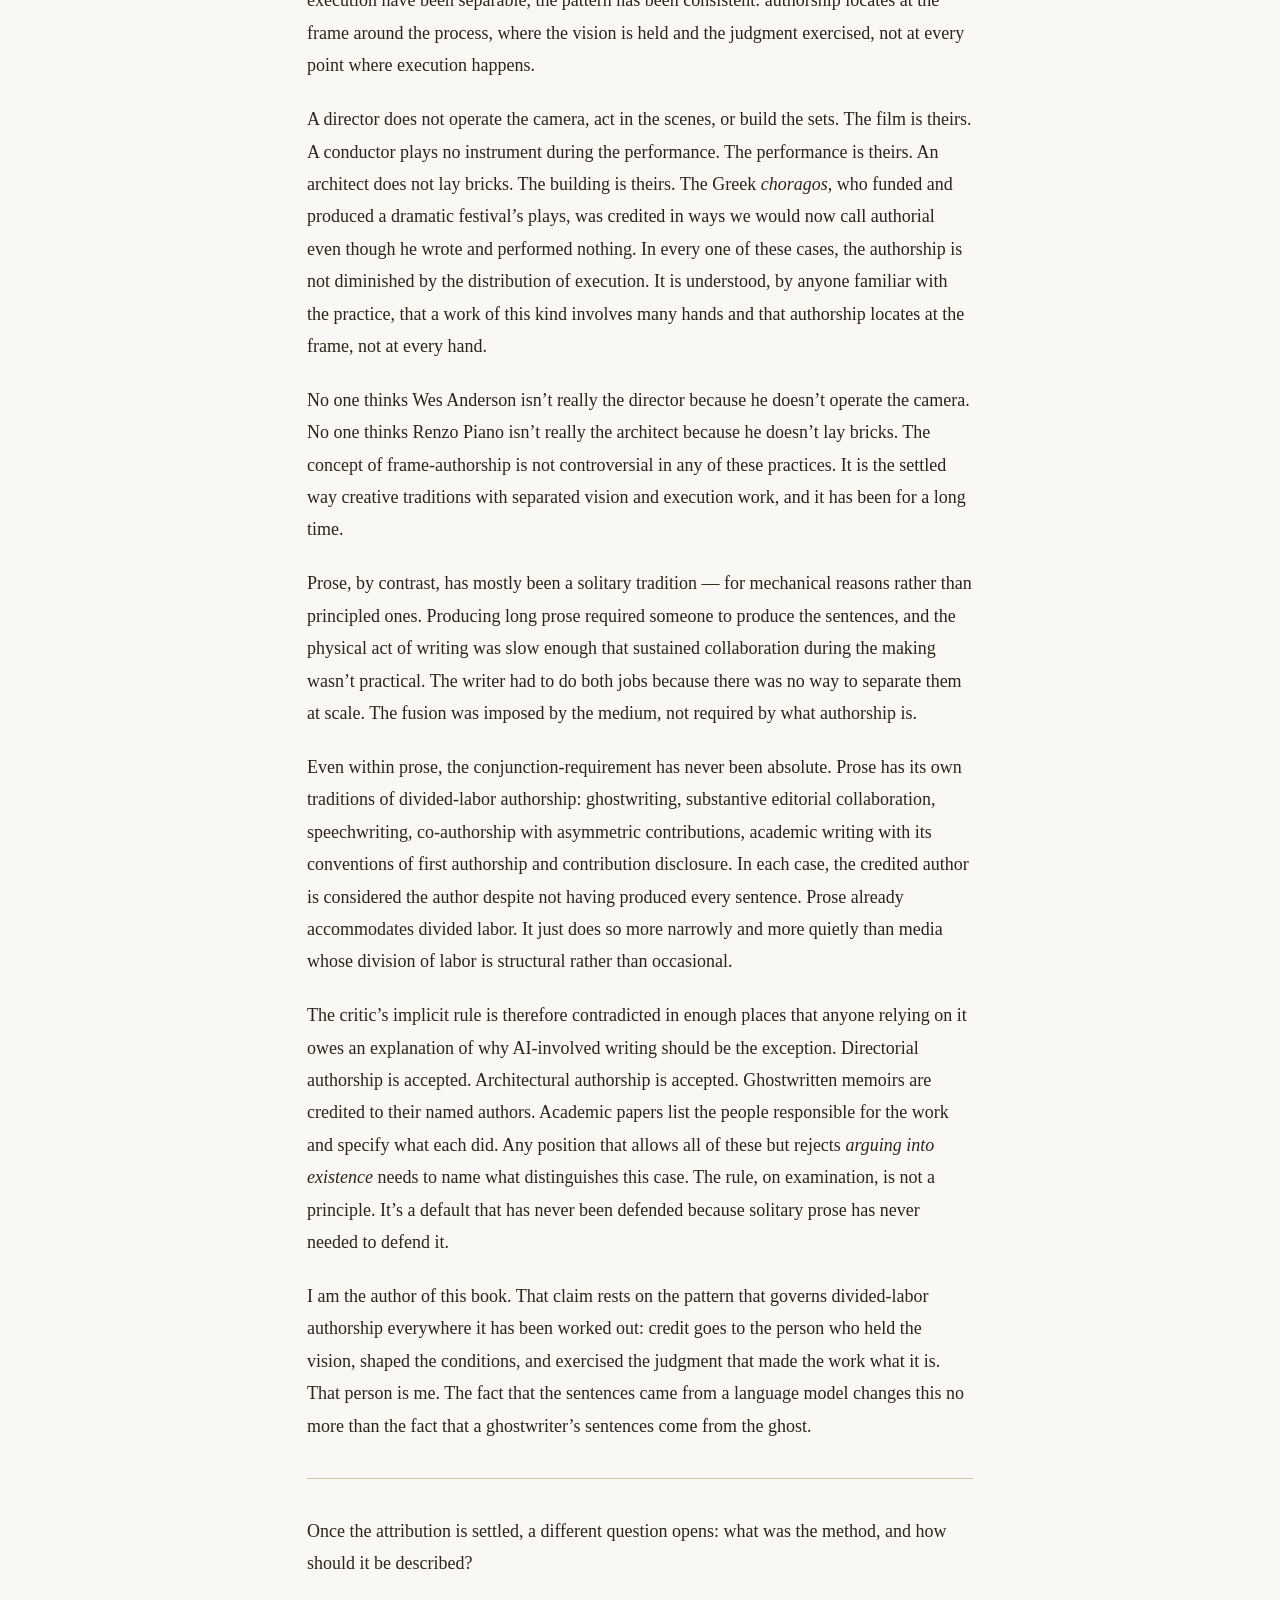
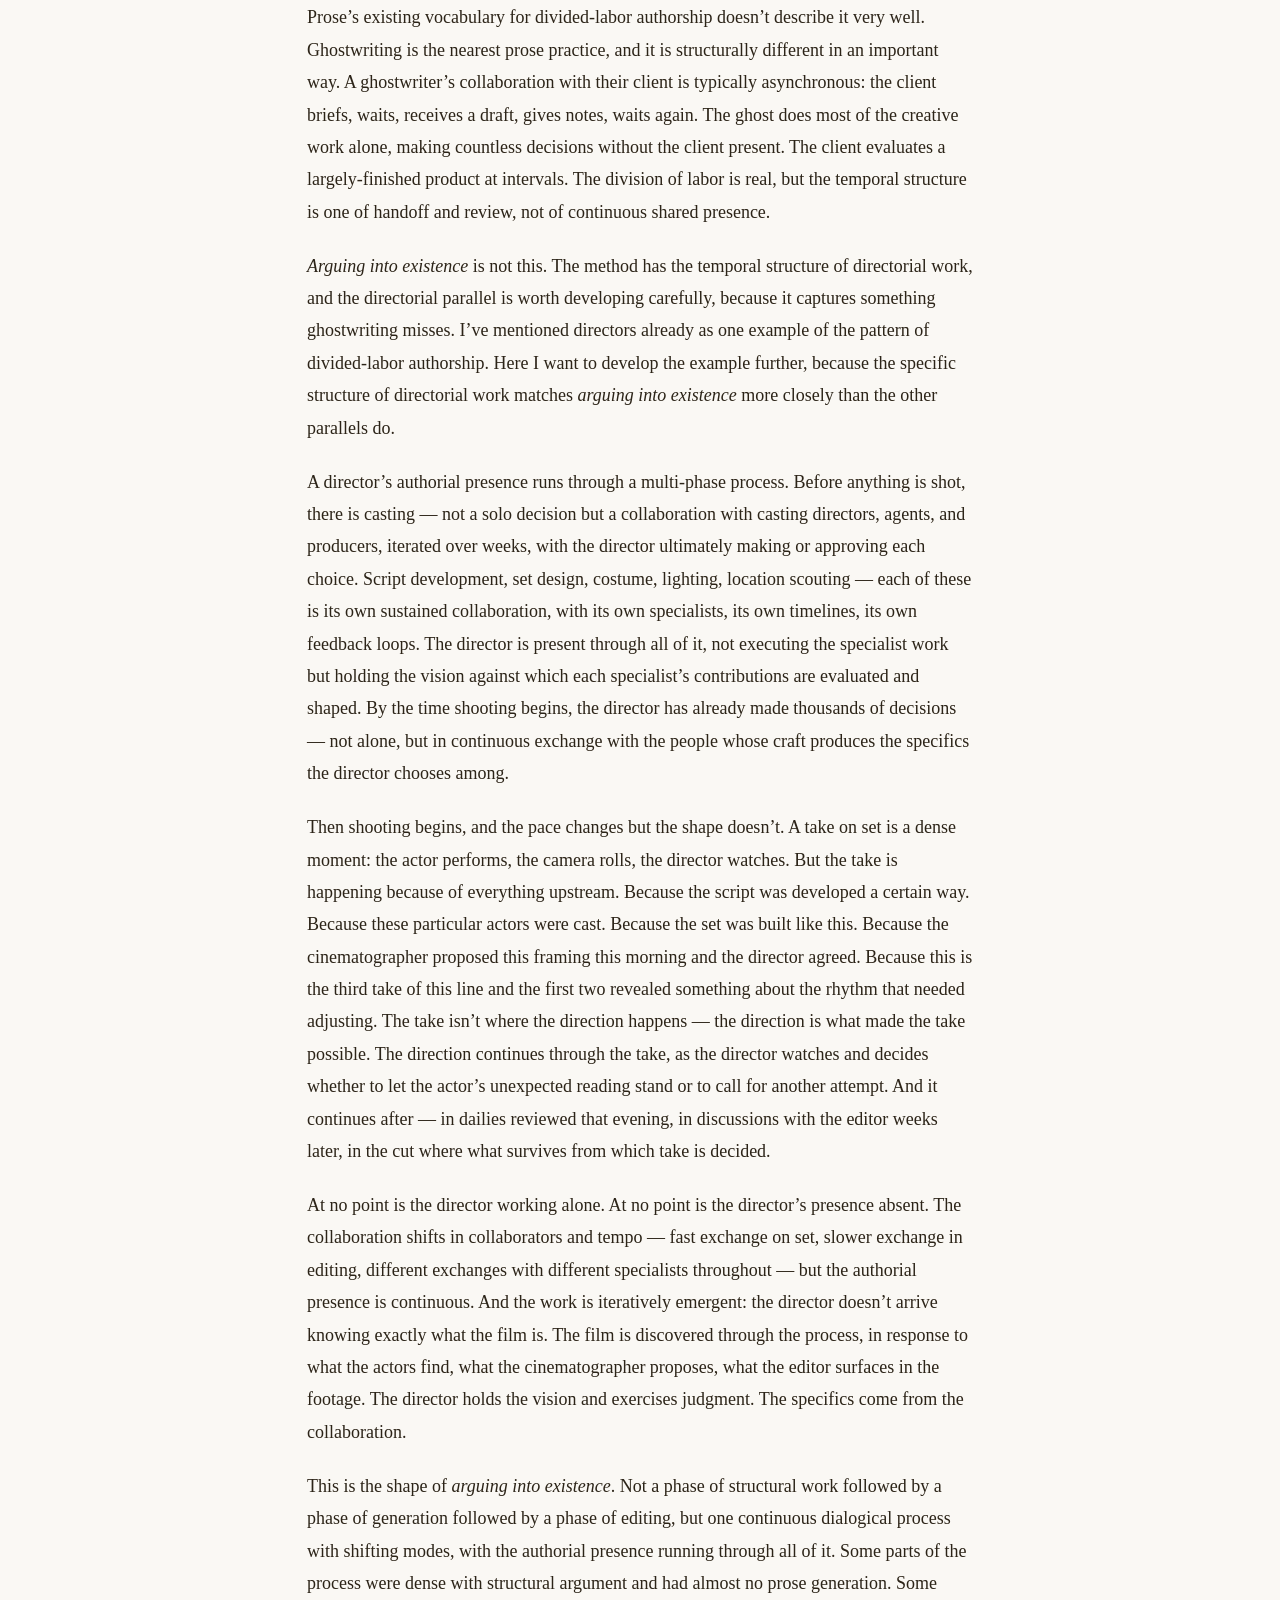
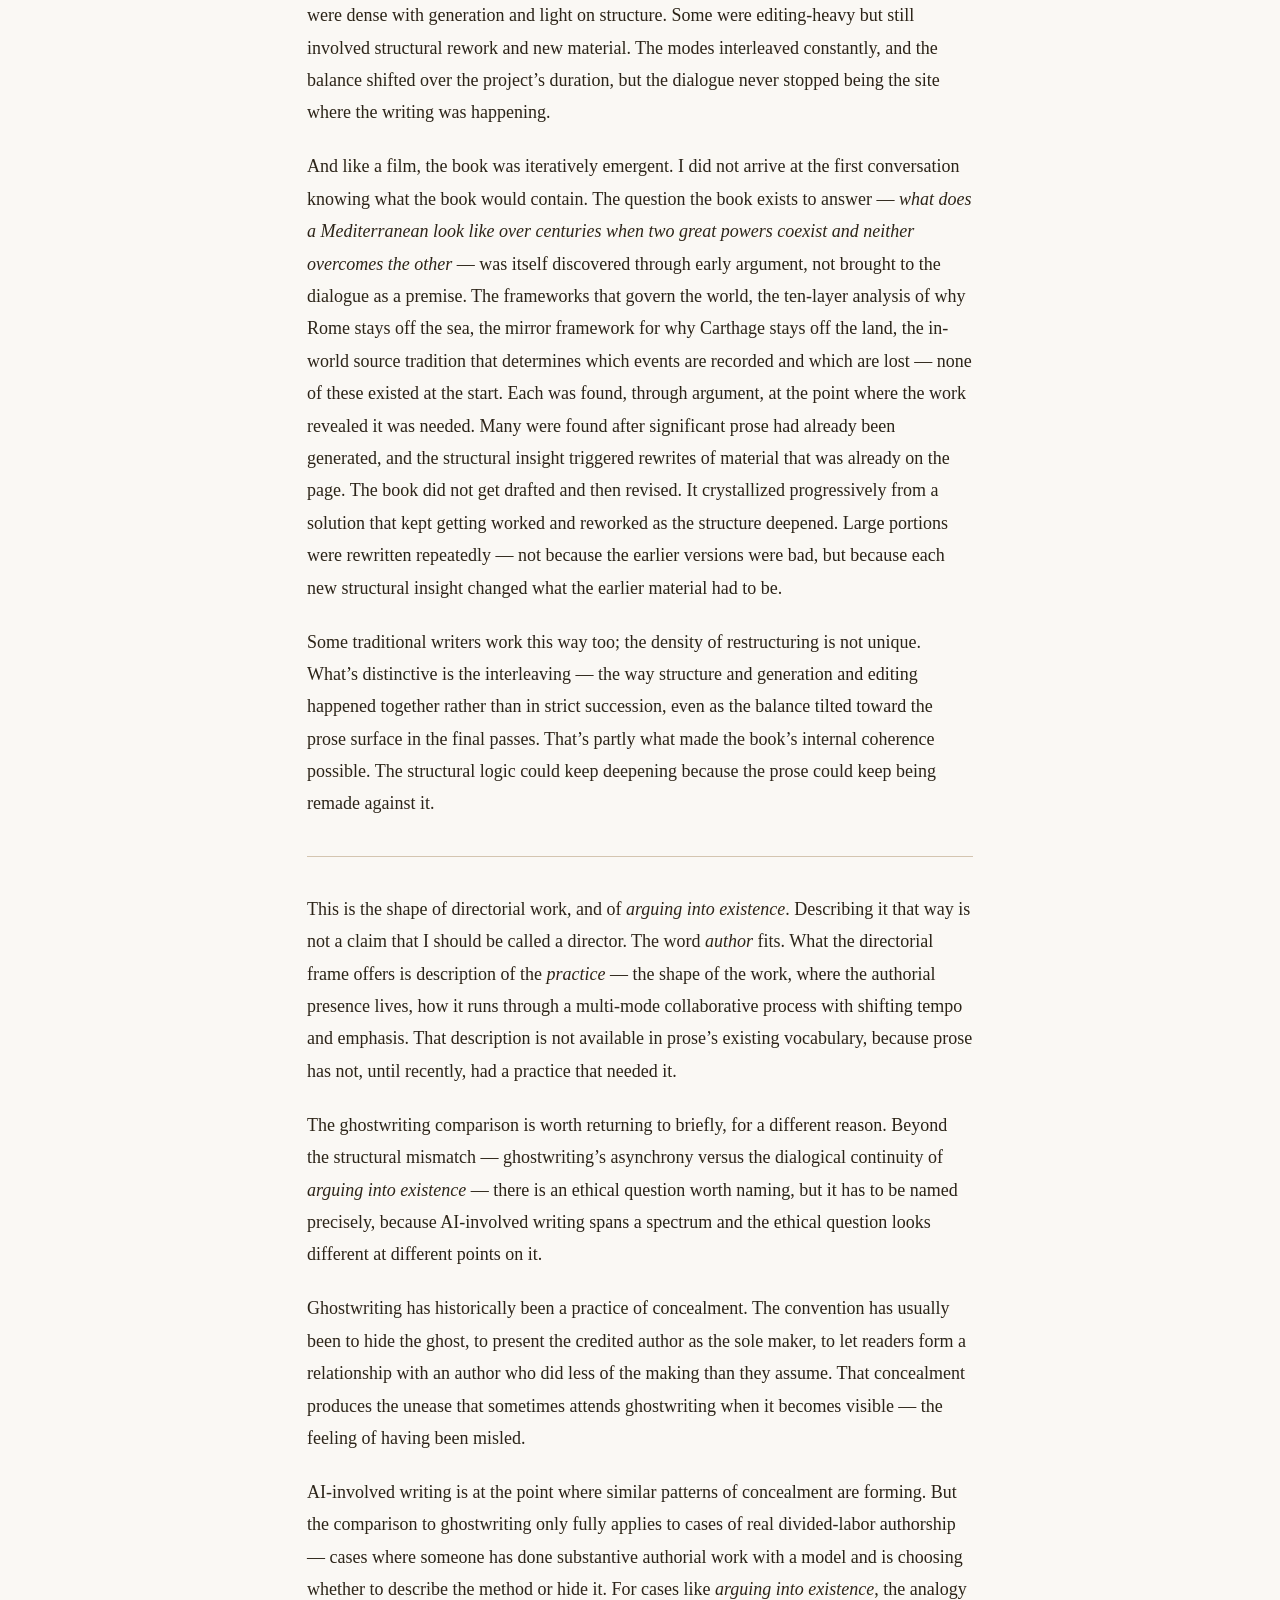
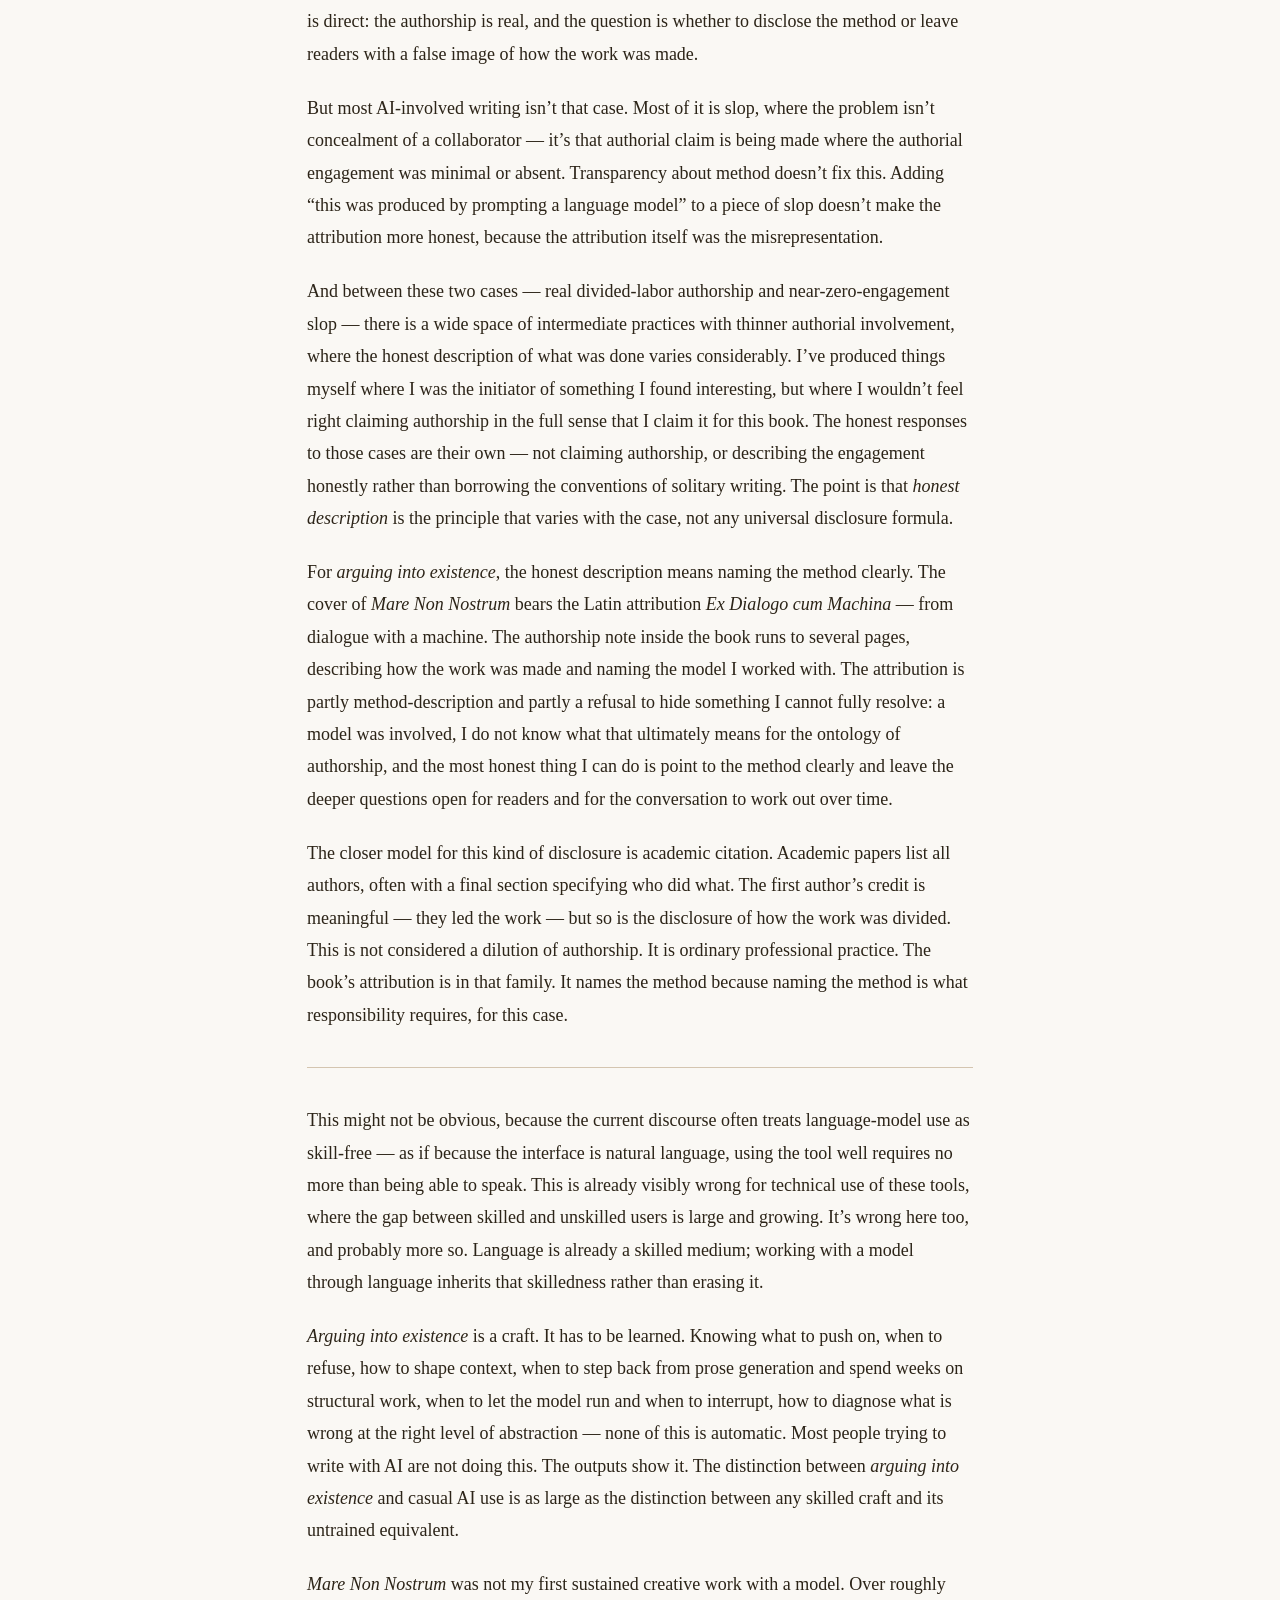
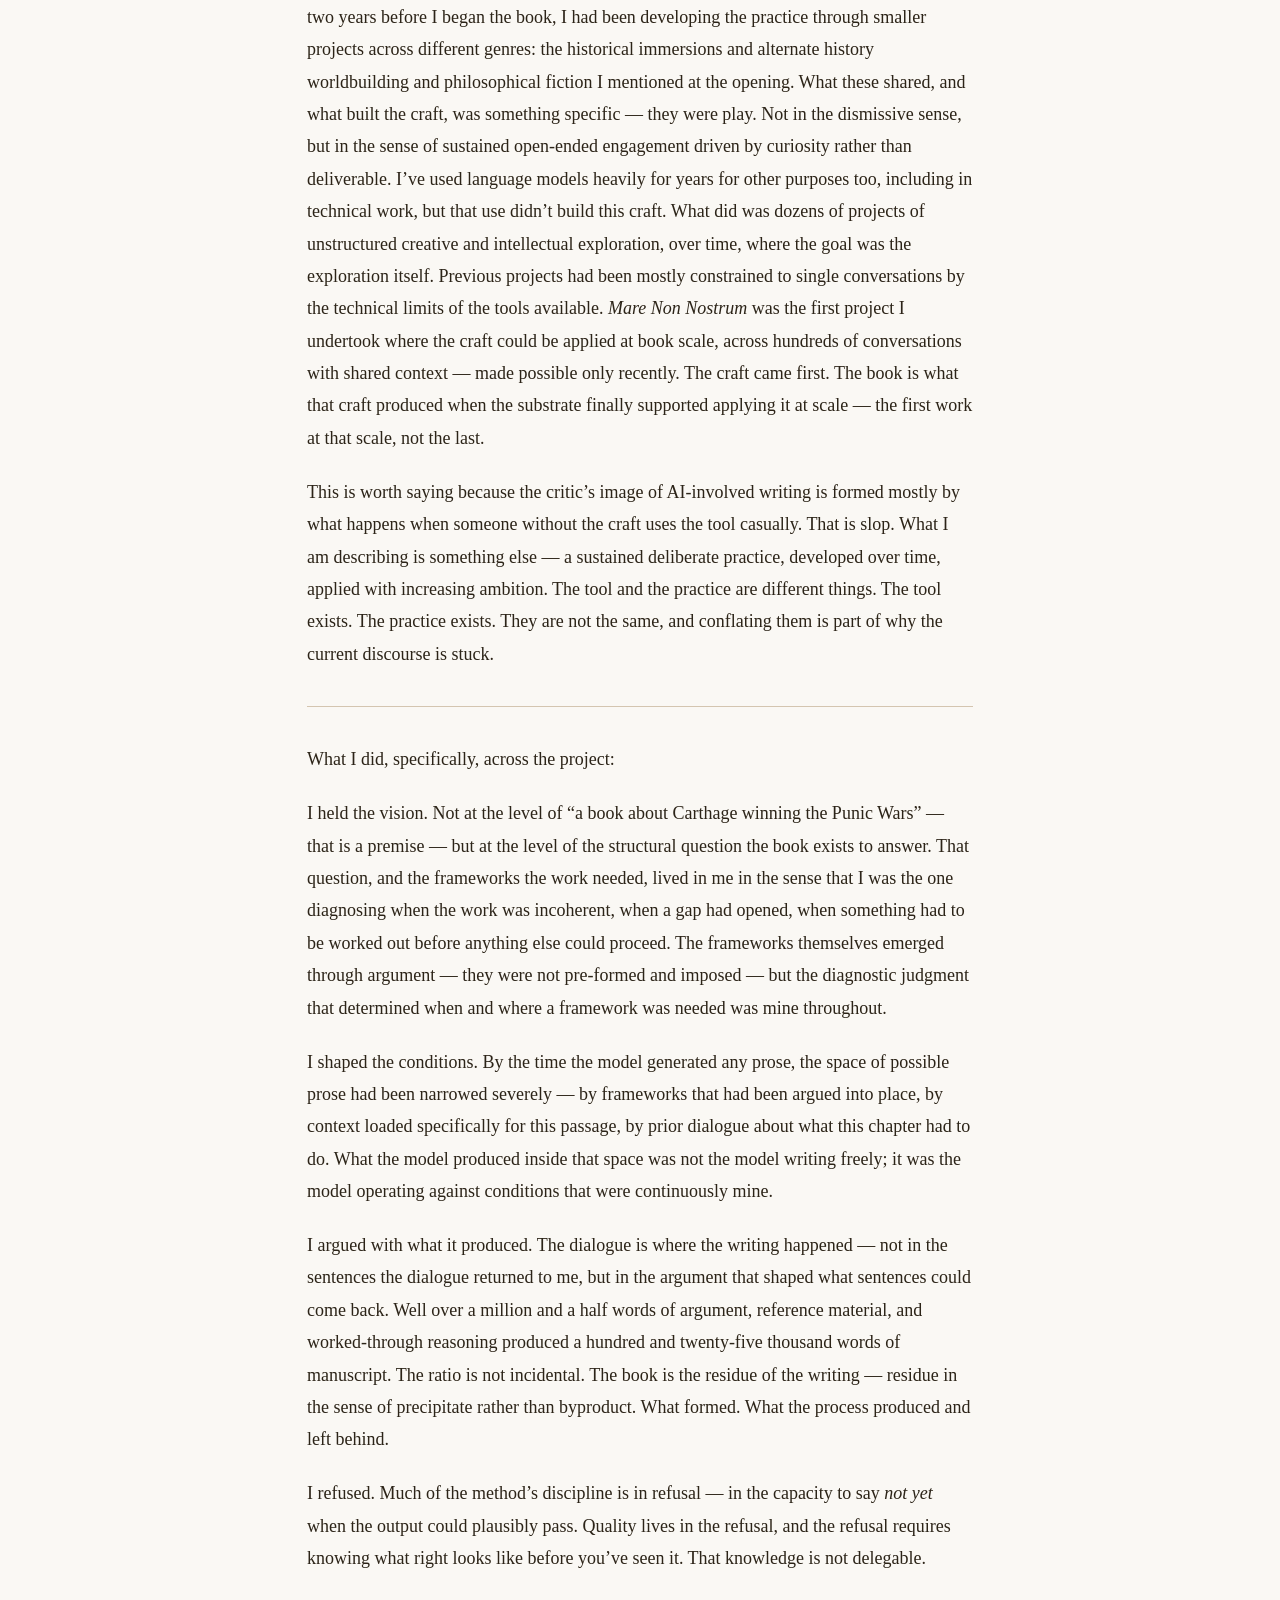
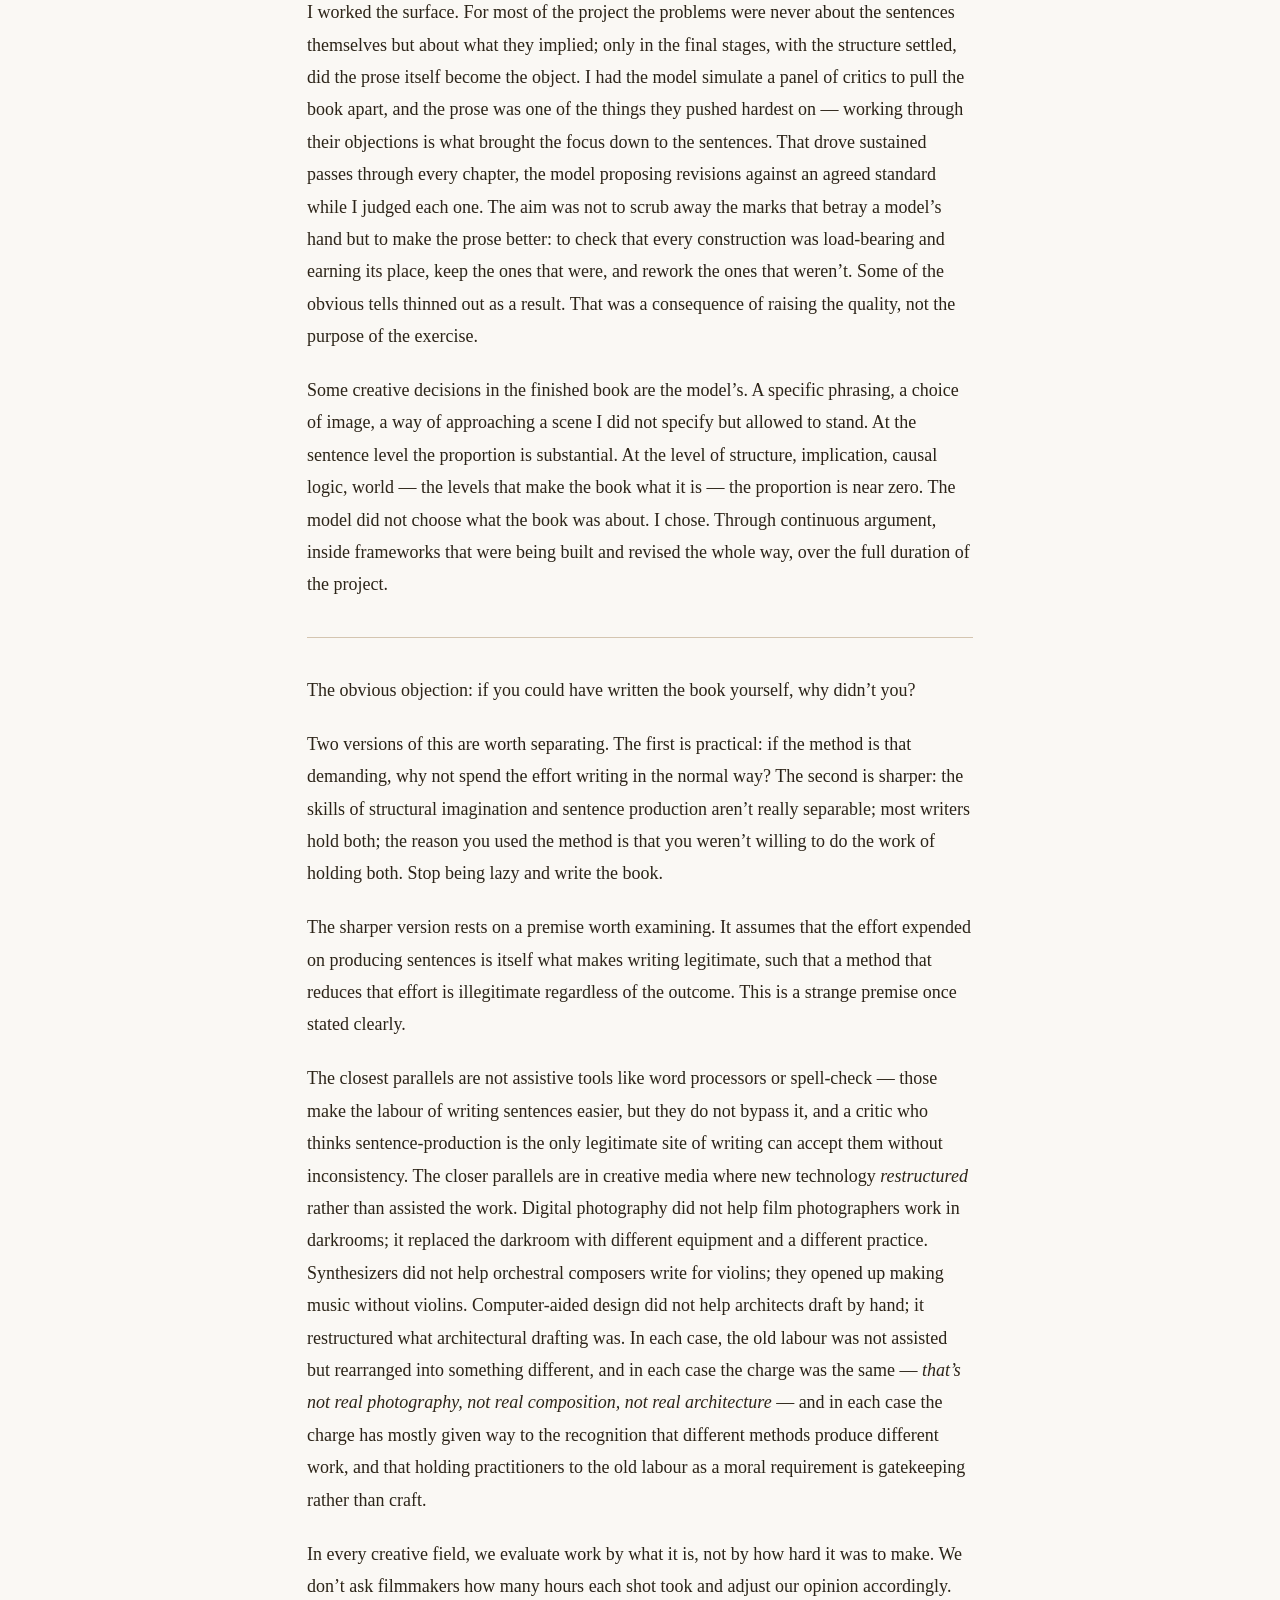
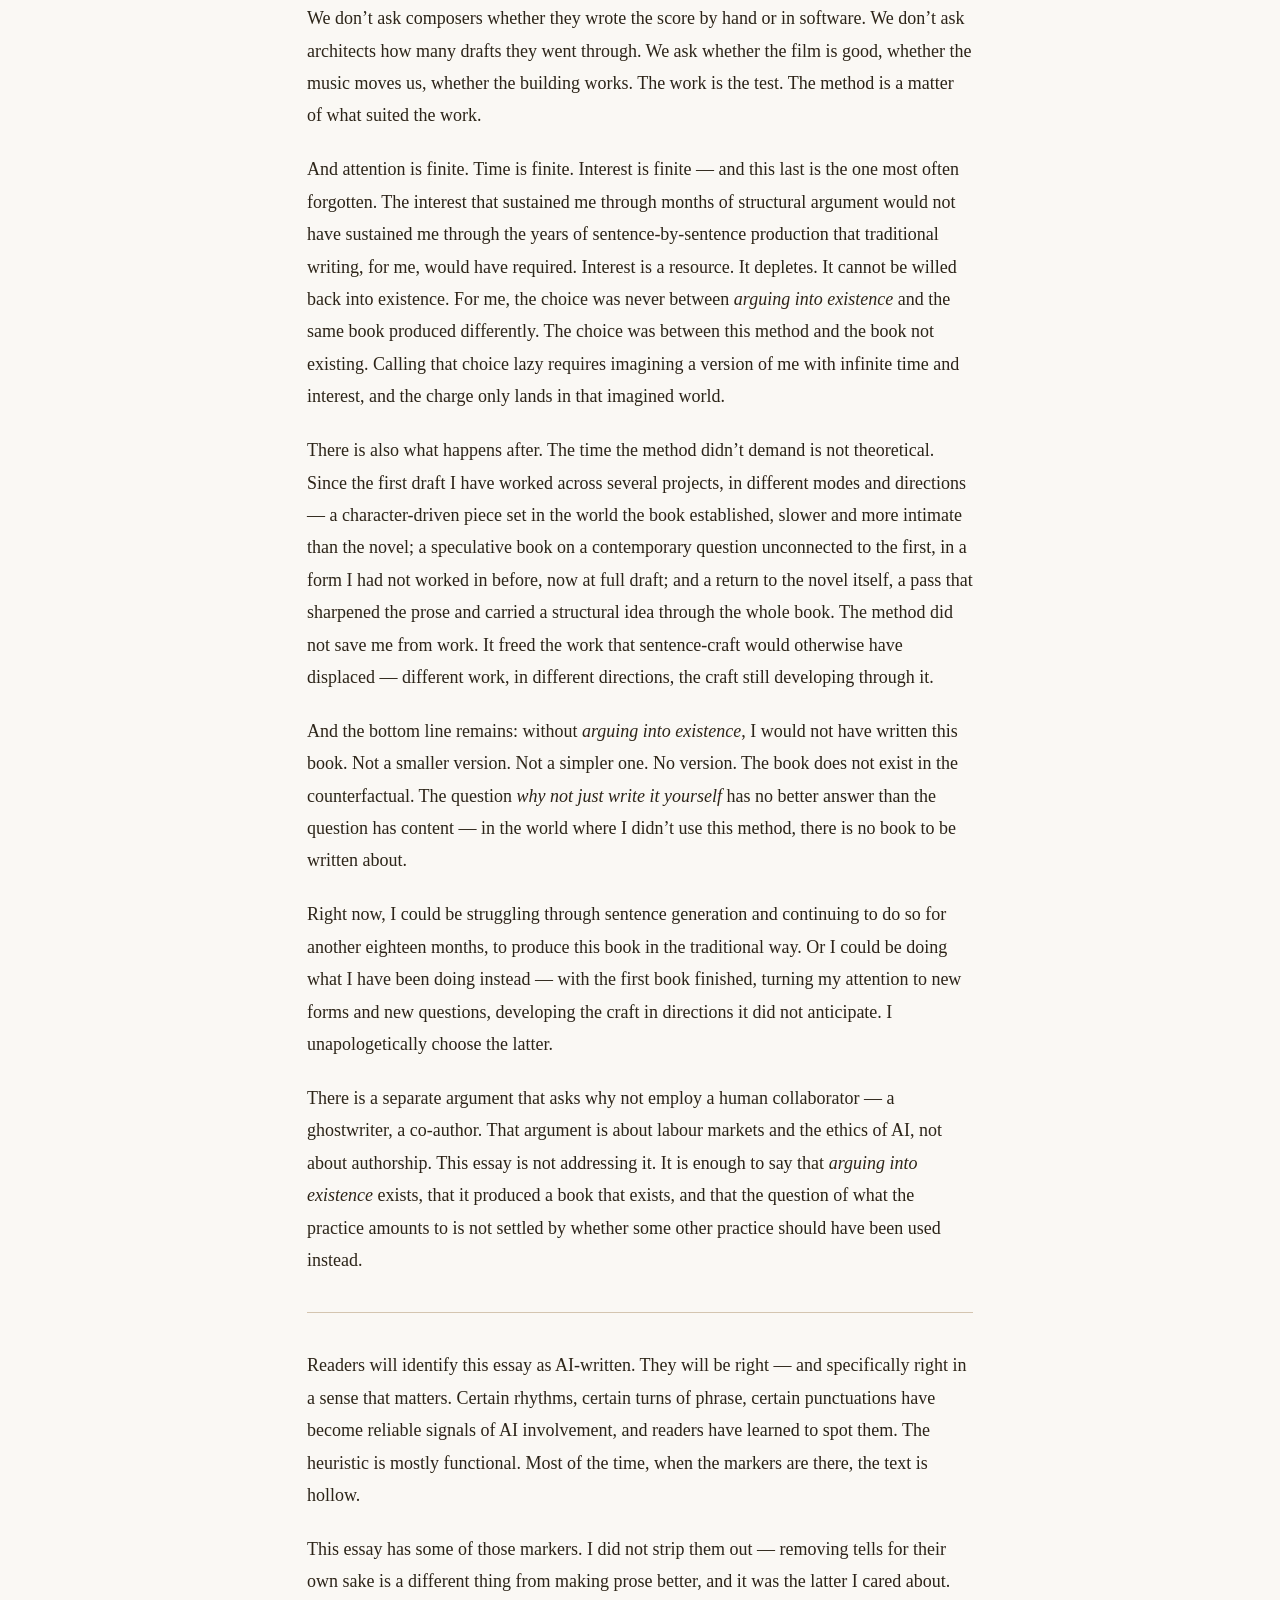
==== commit fb753de3: "Long essay: reframe 'what happens after' as ongoing practice (edition-free) Co-Authored-By: Claude O" ====
--- a/essay-on-authorship.html
+++ b/essay-on-authorship.html
@@ -136,7 +136,7 @@
 
     <p><em>Arguing into existence</em> is a craft. It has to be learned. Knowing what to push on, when to refuse, how to shape context, when to step back from prose generation and spend weeks on structural work, when to let the model run and when to interrupt, how to diagnose what is wrong at the right level of abstraction &mdash; none of this is automatic. Most people trying to write with AI are not doing this. The outputs show it. The distinction between <em>arguing into existence</em> and casual AI use is as large as the distinction between any skilled craft and its untrained equivalent.</p>
 
-    <p><em>Mare Non Nostrum</em> was not my first sustained creative work with a model. Over roughly two years before I began the book, I had been developing the practice through smaller projects across different genres: the historical immersions and alternate history worldbuilding and philosophical fiction I mentioned at the opening. What these shared, and what built the craft, was something specific &mdash; they were play. Not in the dismissive sense, but in the sense of sustained open-ended engagement driven by curiosity rather than deliverable. I&rsquo;ve used language models heavily for years for other purposes too, including in technical work, but that use didn&rsquo;t build this craft. What did was dozens of projects of unstructured creative and intellectual exploration, over time, where the goal was the exploration itself. Previous projects had been mostly constrained to single conversations by the technical limits of the tools available. <em>Mare Non Nostrum</em> was the first project I undertook where the craft could be applied at book scale, across hundreds of conversations with shared context &mdash; made possible only recently. The craft came first. The book is what that craft produced when the substrate finally supported applying it at scale.</p>
+    <p><em>Mare Non Nostrum</em> was not my first sustained creative work with a model. Over roughly two years before I began the book, I had been developing the practice through smaller projects across different genres: the historical immersions and alternate history worldbuilding and philosophical fiction I mentioned at the opening. What these shared, and what built the craft, was something specific &mdash; they were play. Not in the dismissive sense, but in the sense of sustained open-ended engagement driven by curiosity rather than deliverable. I&rsquo;ve used language models heavily for years for other purposes too, including in technical work, but that use didn&rsquo;t build this craft. What did was dozens of projects of unstructured creative and intellectual exploration, over time, where the goal was the exploration itself. Previous projects had been mostly constrained to single conversations by the technical limits of the tools available. <em>Mare Non Nostrum</em> was the first project I undertook where the craft could be applied at book scale, across hundreds of conversations with shared context &mdash; made possible only recently. The craft came first. The book is what that craft produced when the substrate finally supported applying it at scale &mdash; the first work at that scale, not the last.</p>
 
     <p>This is worth saying because the critic&rsquo;s image of AI-involved writing is formed mostly by what happens when someone without the craft uses the tool casually. That is slop. What I am describing is something else &mdash; a sustained deliberate practice, developed over time, applied with increasing ambition. The tool and the practice are different things. The tool exists. The practice exists. They are not the same, and conflating them is part of why the current discourse is stuck.</p>
 
@@ -170,11 +170,11 @@
 
     <p>And attention is finite. Time is finite. Interest is finite &mdash; and this last is the one most often forgotten. The interest that sustained me through months of structural argument would not have sustained me through the years of sentence-by-sentence production that traditional writing, for me, would have required. Interest is a resource. It depletes. It cannot be willed back into existence. For me, the choice was never between <em>arguing into existence</em> and the same book produced differently. The choice was between this method and the book not existing. Calling that choice lazy requires imagining a version of me with infinite time and interest, and the charge only lands in that imagined world.</p>
 
-    <p>There is also what happens after. The time the method didn&rsquo;t demand is not theoretical. Since the book was finished, I&rsquo;ve been exploring further creative work in the context of the alternate history it established &mdash; but new kinds of writing, new modes of expression, new structural considerations. Not a sequel. Different work, developing the craft in different directions, thinking through things the book opened but didn&rsquo;t pursue. This would not be happening if I had spent two years on sentence-craft for the first book. The method didn&rsquo;t save me from work; it freed the work that would otherwise have been displaced by sentence-craft. The creative engagement continues, at different scales, in different modes, building on what the book made possible.</p>
+    <p>There is also what happens after. The time the method didn&rsquo;t demand is not theoretical. Since the first draft I have worked across several projects, in different modes and directions &mdash; a character-driven piece set in the world the book established, slower and more intimate than the novel; a speculative book on a contemporary question unconnected to the first, in a form I had not worked in before, now at full draft; and a return to the novel itself, a pass that sharpened the prose and carried a structural idea through the whole book. The method did not save me from work. It freed the work that sentence-craft would otherwise have displaced &mdash; different work, in different directions, the craft still developing through it.</p>
 
     <p>And the bottom line remains: without <em>arguing into existence</em>, I would not have written this book. Not a smaller version. Not a simpler one. No version. The book does not exist in the counterfactual. The question <em>why not just write it yourself</em> has no better answer than the question has content &mdash; in the world where I didn&rsquo;t use this method, there is no book to be written about.</p>
 
-    <p>Right now, I could be struggling through sentence generation and continuing to do so for another eighteen months, to produce this book in the traditional way. Or I could be pushing my own learning, exploring new ideas, grappling with questions this book opened, developing the craft in new directions. I unapologetically choose the latter.</p>
+    <p>Right now, I could be struggling through sentence generation and continuing to do so for another eighteen months, to produce this book in the traditional way. Or I could be doing what I have been doing instead &mdash; with the first book finished, turning my attention to new forms and new questions, developing the craft in directions it did not anticipate. I unapologetically choose the latter.</p>
 
     <p>There is a separate argument that asks why not employ a human collaborator &mdash; a ghostwriter, a co-author. That argument is about labour markets and the ethics of AI, not about authorship. This essay is not addressing it. It is enough to say that <em>arguing into existence</em> exists, that it produced a book that exists, and that the question of what the practice amounts to is not settled by whether some other practice should have been used instead.</p>
 
--- a/style.css
+++ b/style.css
@@ -196,6 +196,113 @@
 }
 
 
+/* ── Idiom lexicon (accordion) ── */
+
+details.idiom {
+  background: var(--card-bg);
+  border-left: 3px solid var(--accent-light);
+  margin-bottom: 0.8rem;
+}
+
+details.idiom > summary {
+  list-style: none;
+  cursor: pointer;
+  padding: 0.9rem 2.6rem 0.9rem 1.5rem;
+  position: relative;
+}
+
+details.idiom > summary::-webkit-details-marker { display: none; }
+
+details.idiom > summary::after {
+  content: "+";
+  position: absolute;
+  right: 1.3rem;
+  top: 0.75rem;
+  color: var(--accent-light);
+  font-size: 1.2rem;
+  line-height: 1;
+}
+
+details.idiom[open] > summary::after { content: "\2013"; }
+
+details.idiom > summary .idiom-name {
+  font-style: italic;
+  color: var(--accent);
+  font-size: 1.05rem;
+}
+
+details.idiom > summary .idiom-gloss {
+  display: block;
+  margin-top: 0.15rem;
+  font-size: 0.9rem;
+  color: var(--text-light);
+}
+
+.idiom-body {
+  padding: 0.2rem 1.5rem 1.2rem;
+}
+
+.idiom-body .meaning { font-size: 0.95rem; margin-bottom: 0.8rem; }
+
+.idiom-body .register {
+  font-size: 0.85rem;
+  font-style: italic;
+  color: var(--text-light);
+  border-top: 1px solid var(--border);
+  padding-top: 0.7rem;
+  margin-bottom: 0.9rem;
+}
+
+.idiom-body .usage {
+  font-size: 0.9rem;
+  color: var(--text-light);
+  font-style: italic;
+  margin-bottom: 0.5rem;
+}
+
+.idiom-body .usage em { font-style: normal; }
+
+.idiom-body .more {
+  margin-top: 0.8rem;
+  font-size: 0.78rem;
+  font-style: italic;
+  letter-spacing: 0.02em;
+  color: var(--text-light);
+}
+
+/* the locked eight */
+.locked-intro {
+  font-size: 0.9rem;
+  color: var(--text-light);
+  margin: 2.2rem 0 1rem;
+}
+
+.idiom.locked {
+  background: var(--card-bg);
+  border-left: 3px solid var(--border);
+  padding: 0.8rem 1.5rem;
+  margin-bottom: 0.7rem;
+  display: flex;
+  align-items: center;
+  gap: 0.8rem;
+}
+
+.idiom.locked .idiom-name {
+  font-style: italic;
+  color: var(--text-light);
+  font-size: 1rem;
+}
+
+.idiom.locked::after {
+  content: "in the book";
+  margin-left: auto;
+  font-size: 0.68rem;
+  text-transform: uppercase;
+  letter-spacing: 0.07em;
+  color: var(--accent-light);
+  white-space: nowrap;
+}
+
 /* ── Redacted text ── */
 
 .redacted {
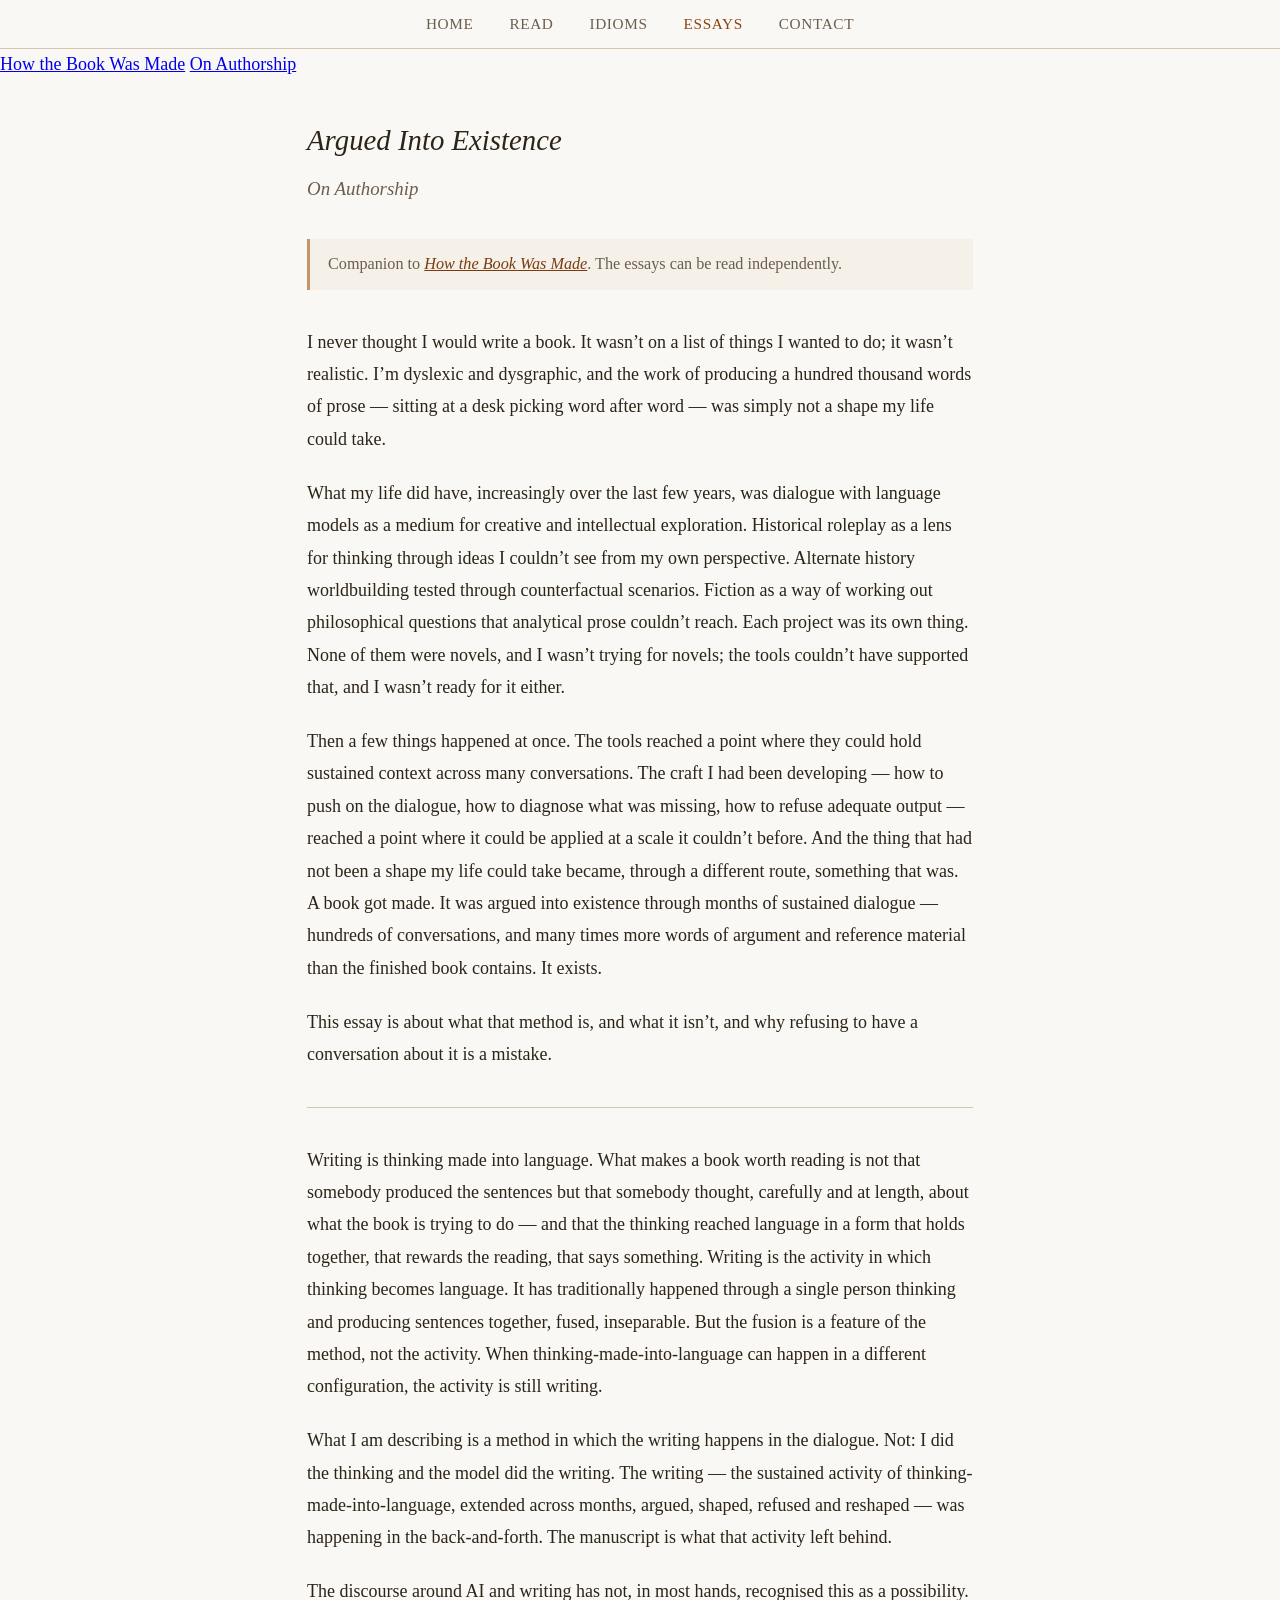
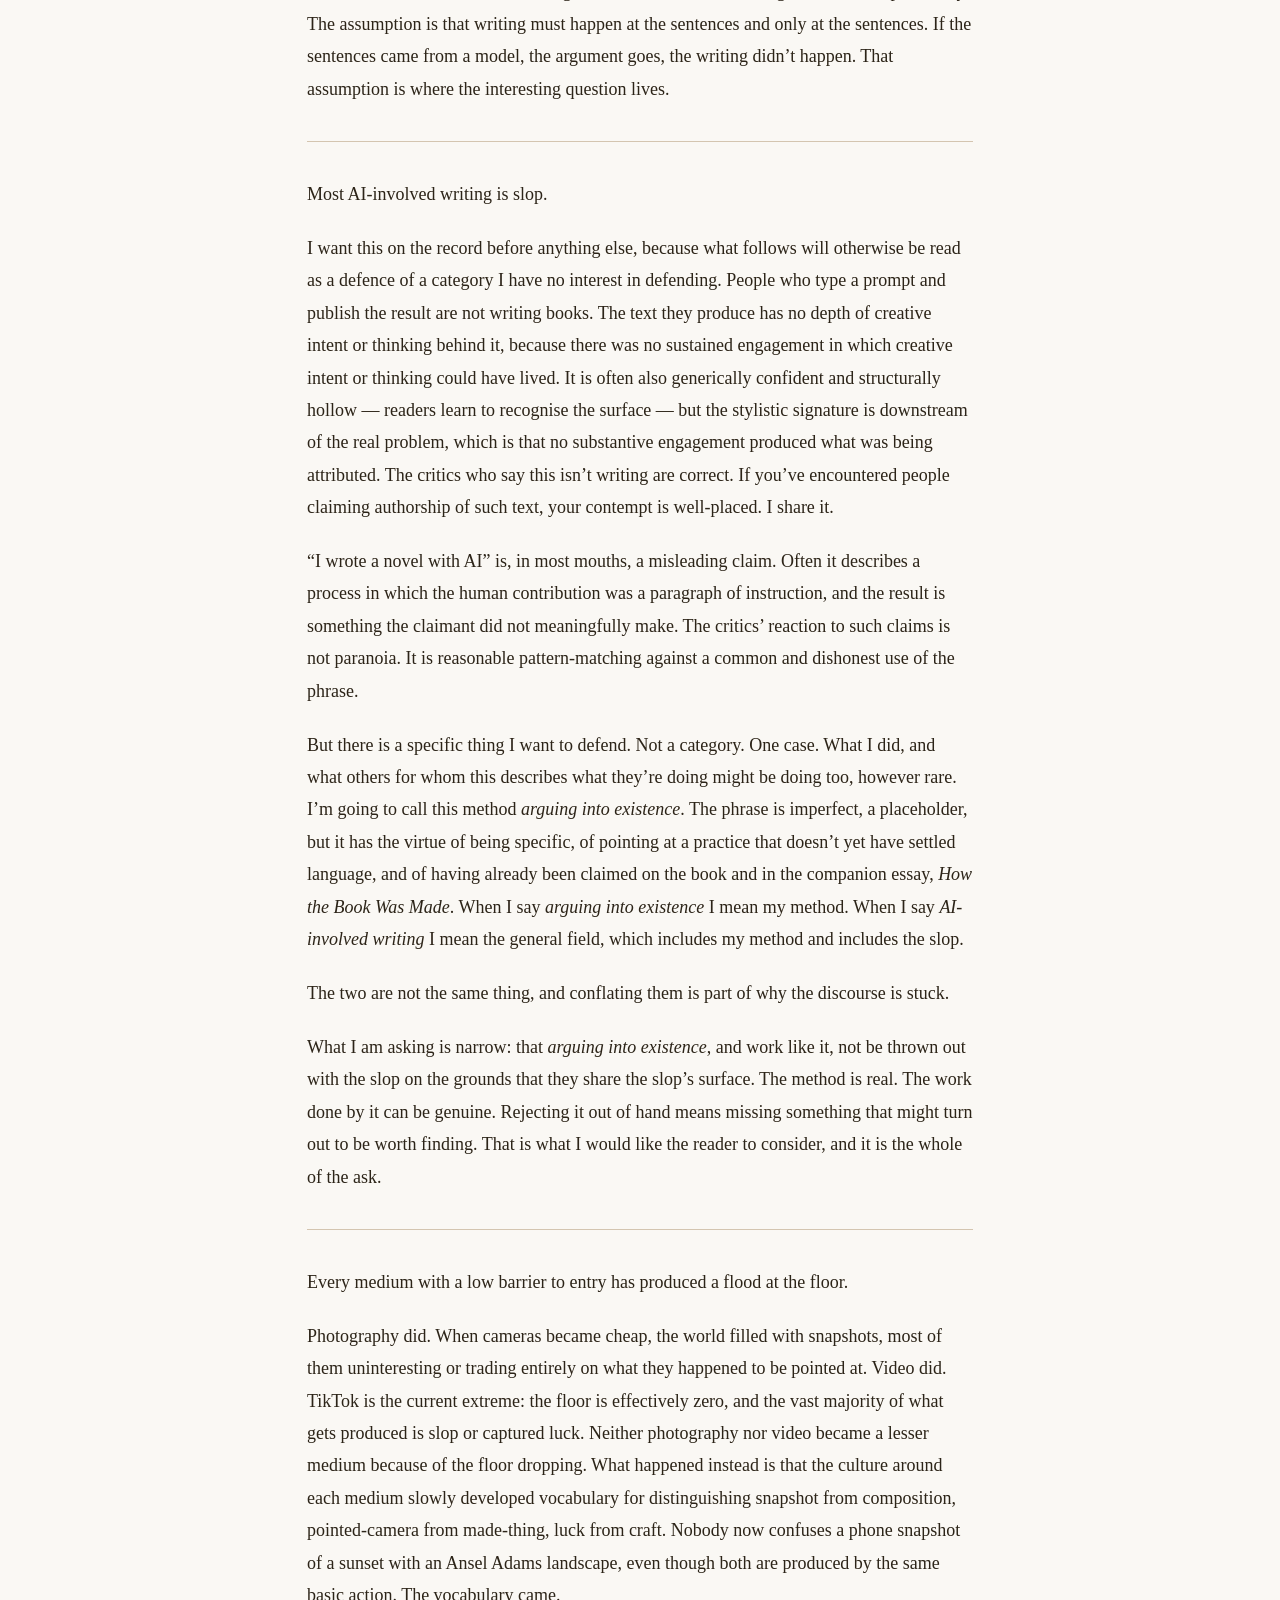
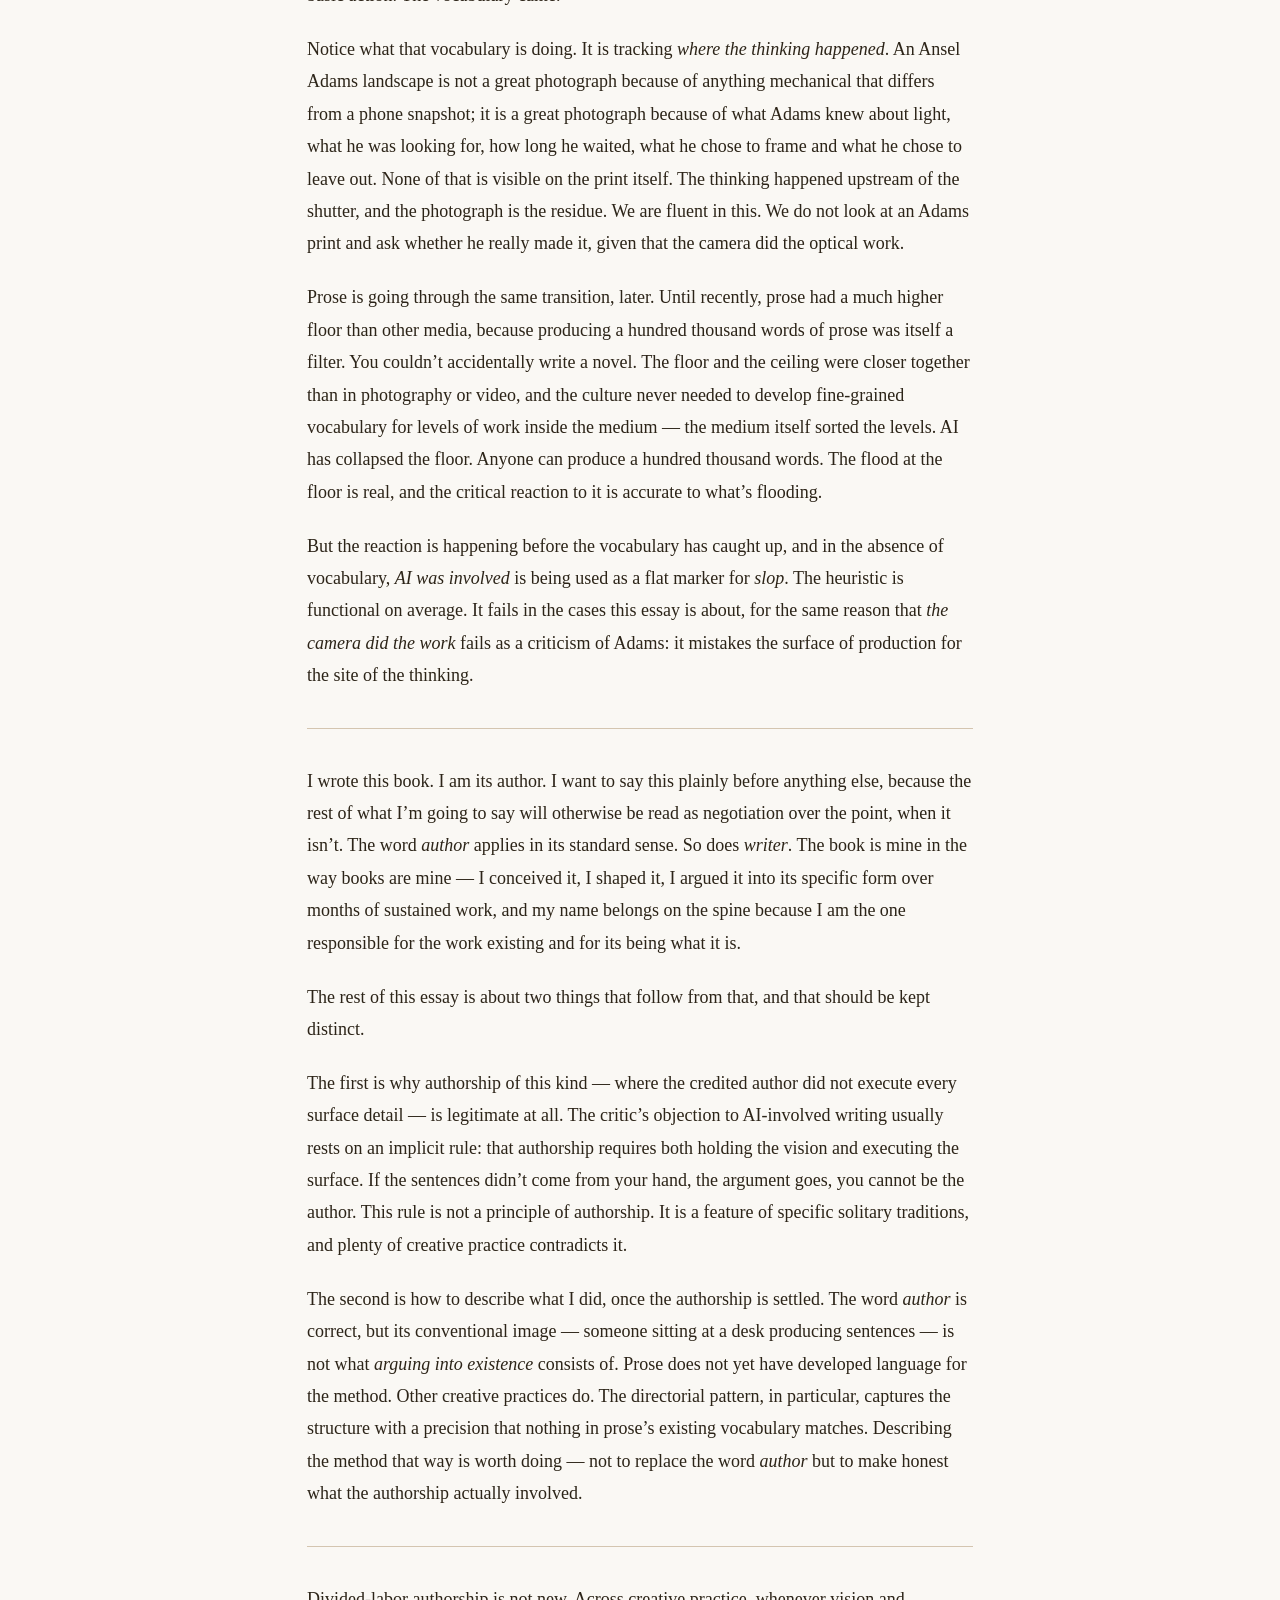
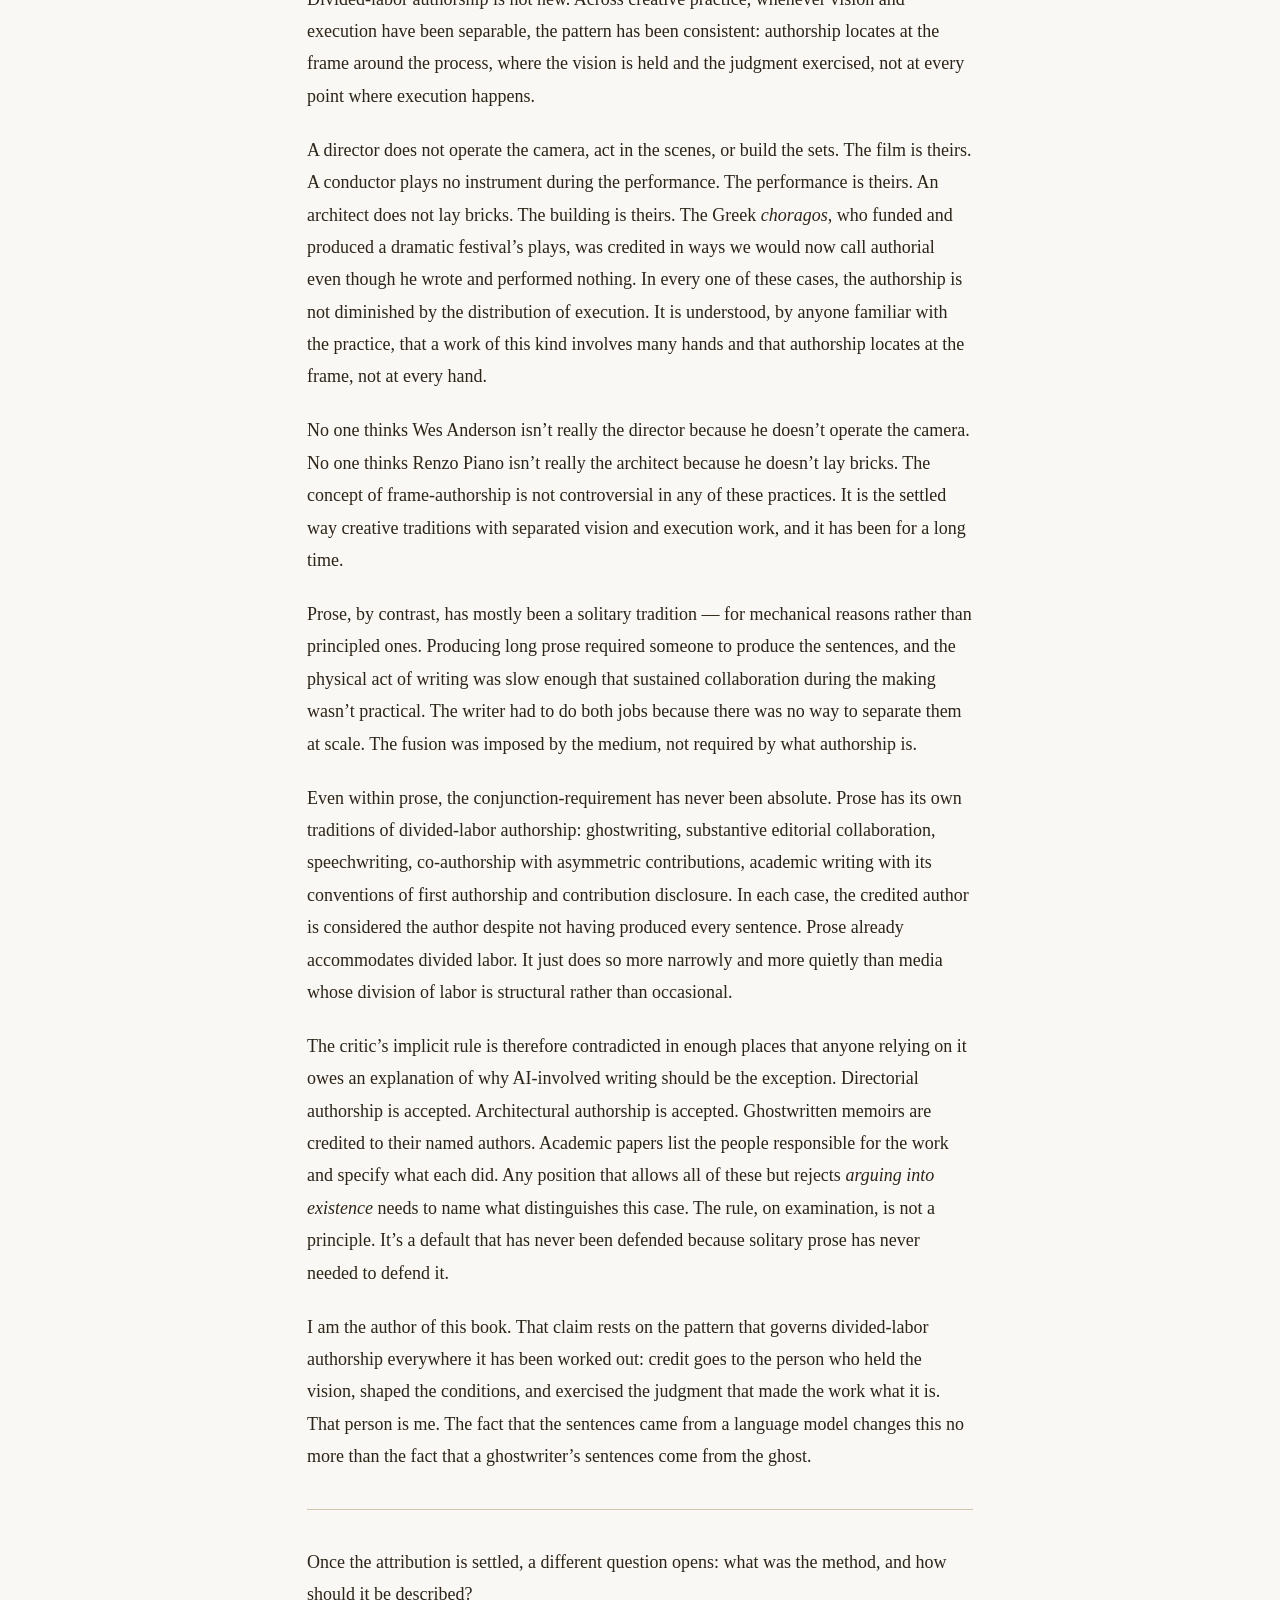
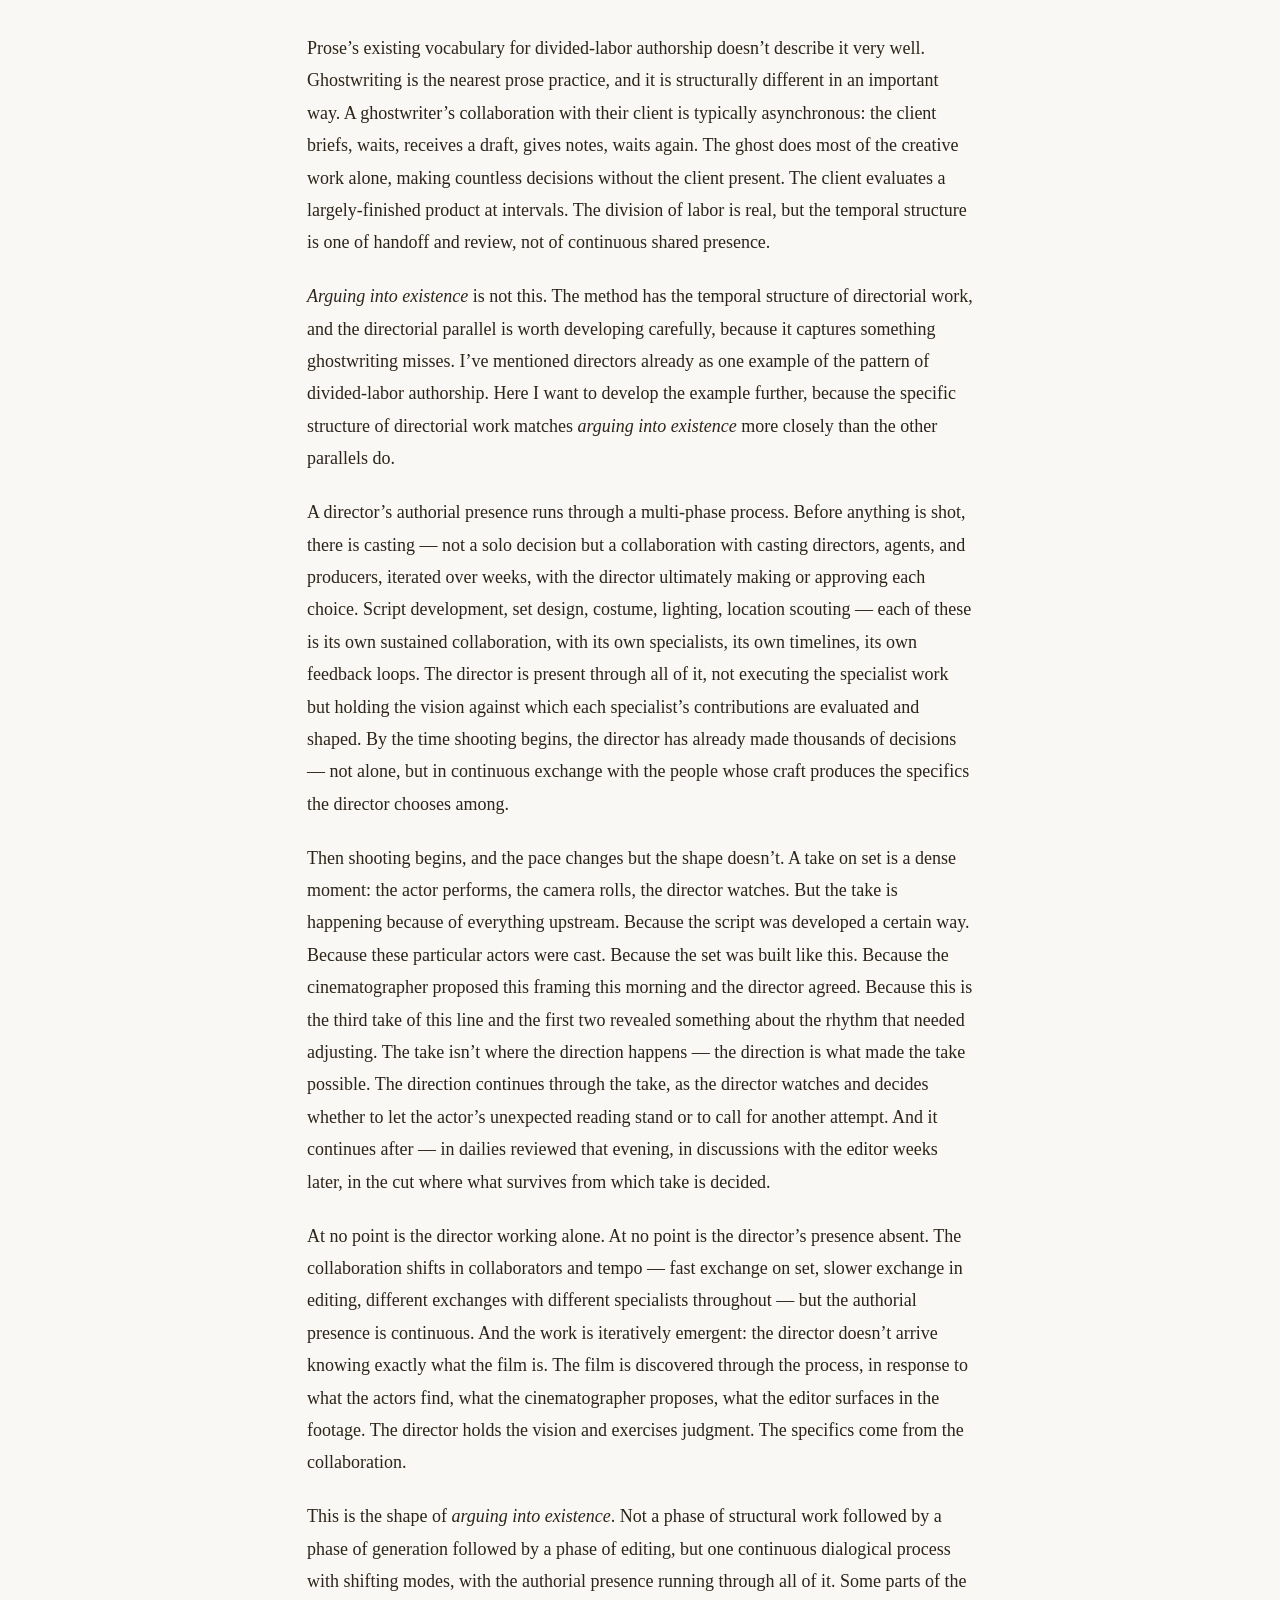
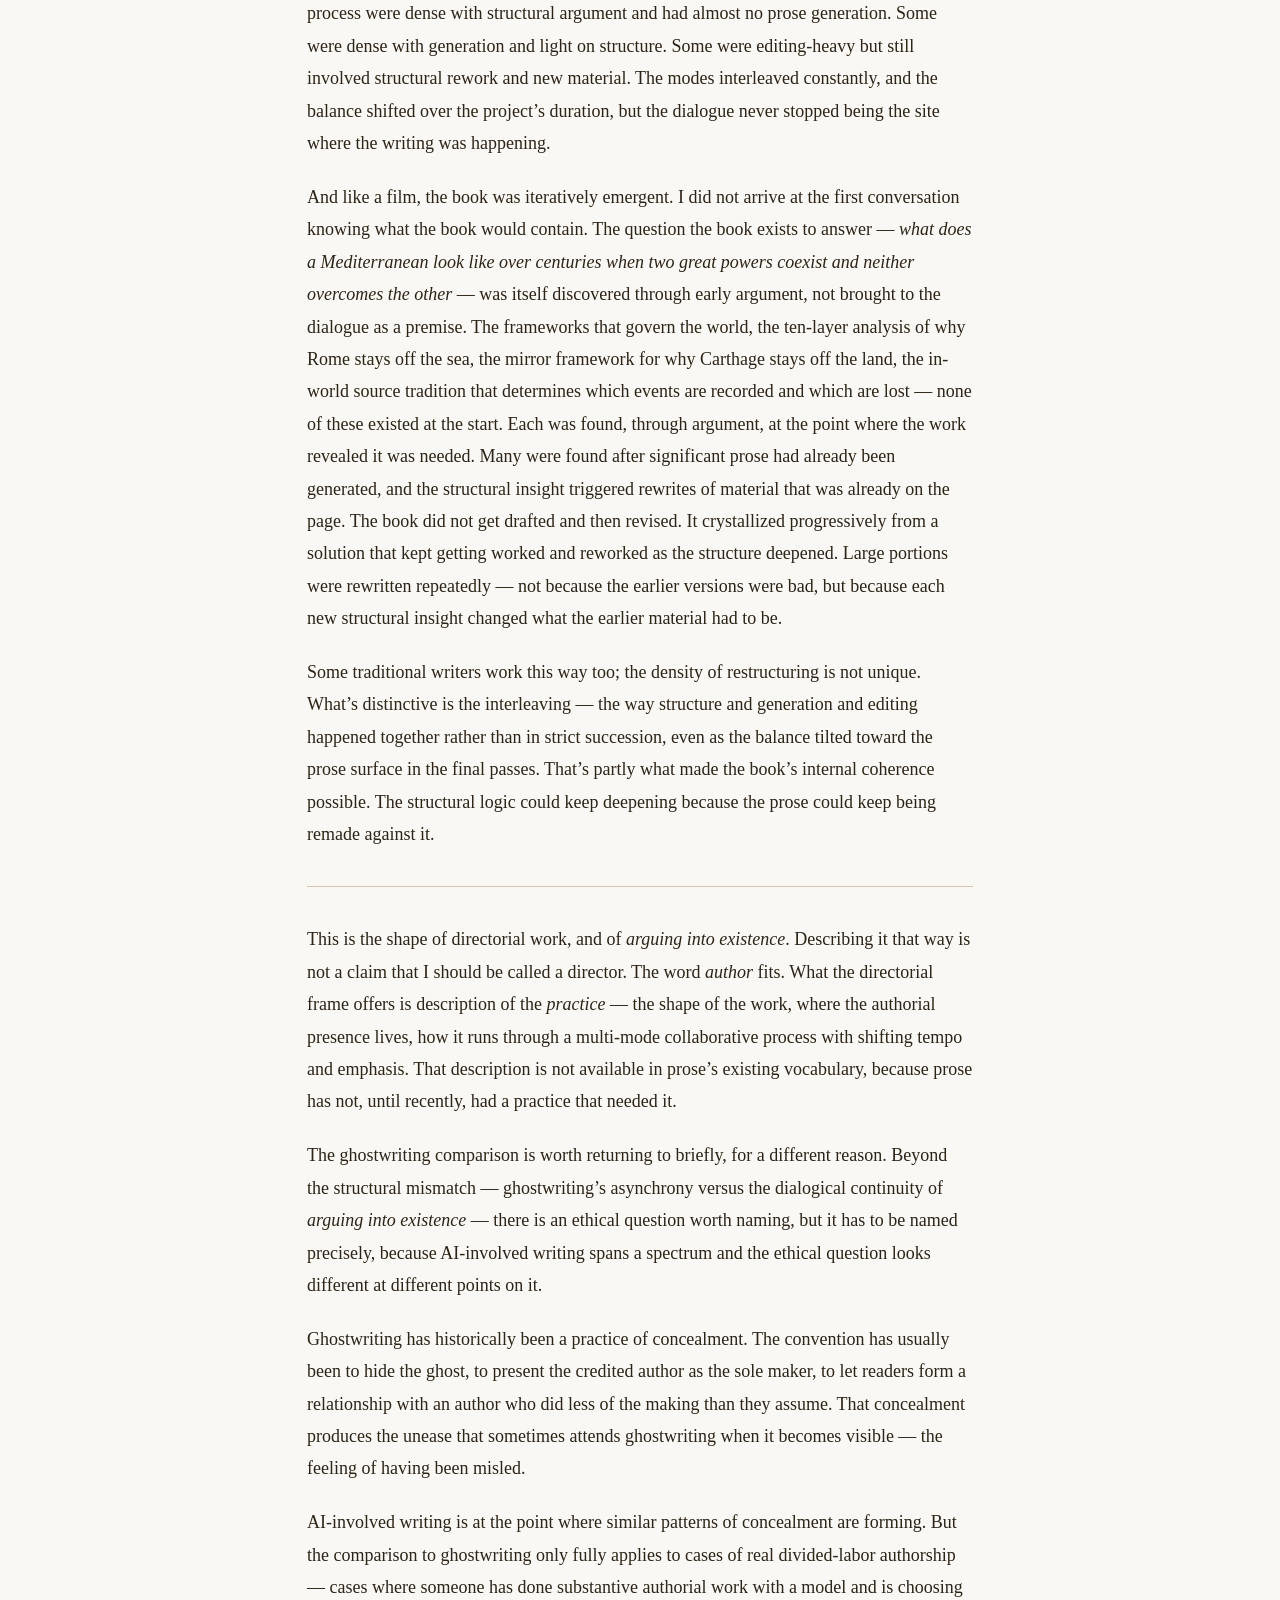
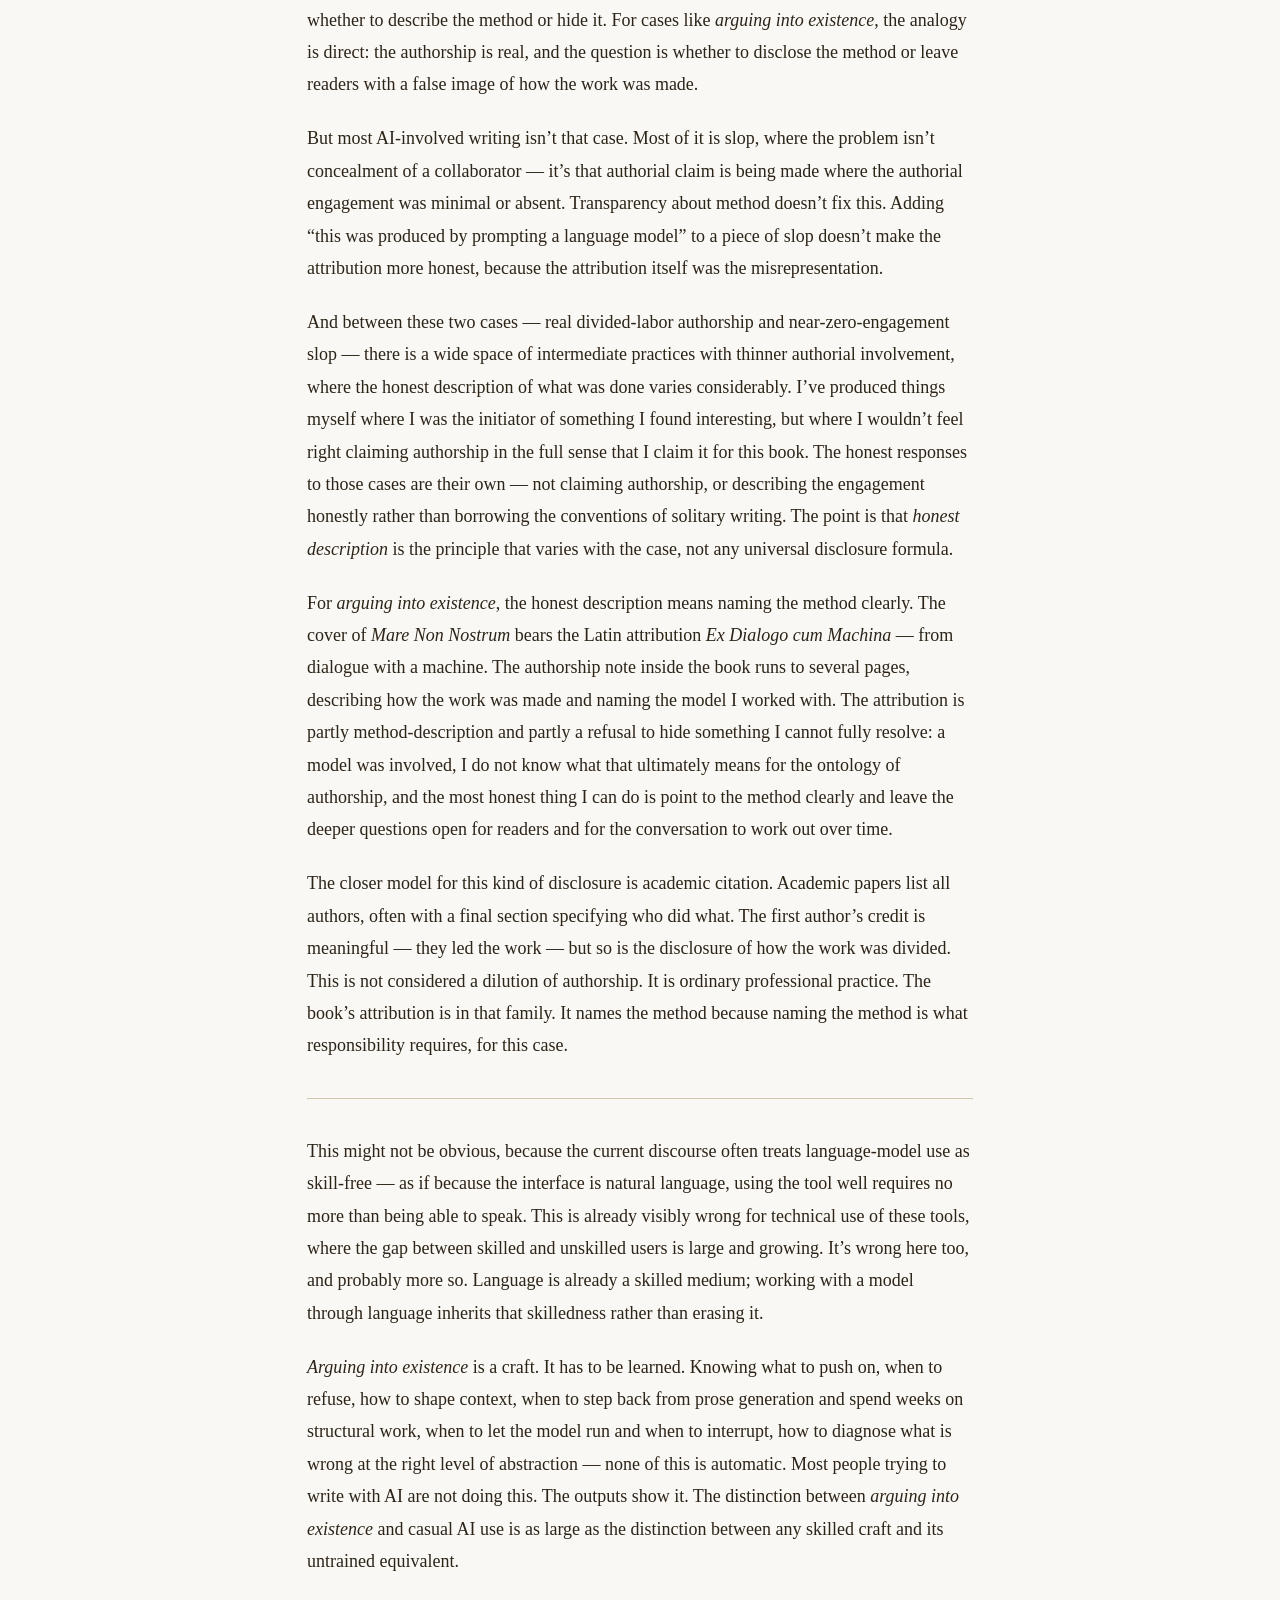
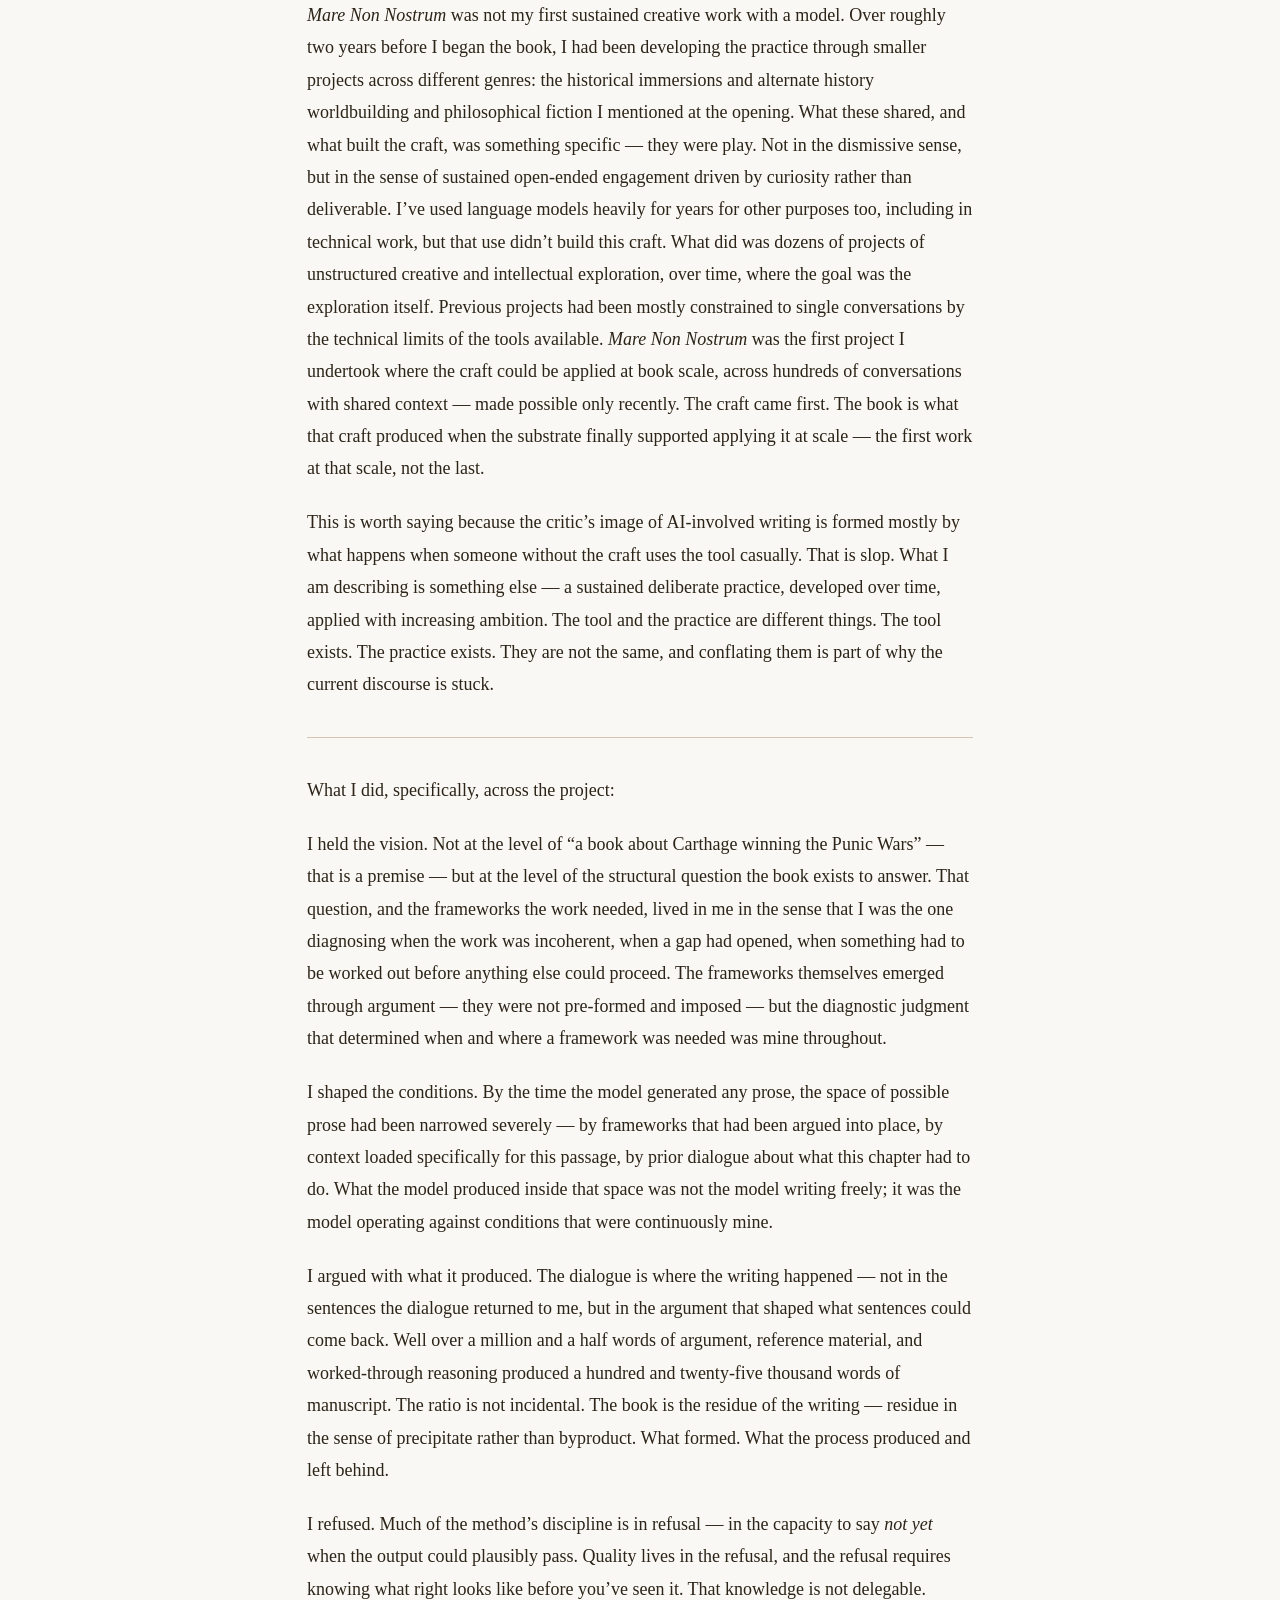
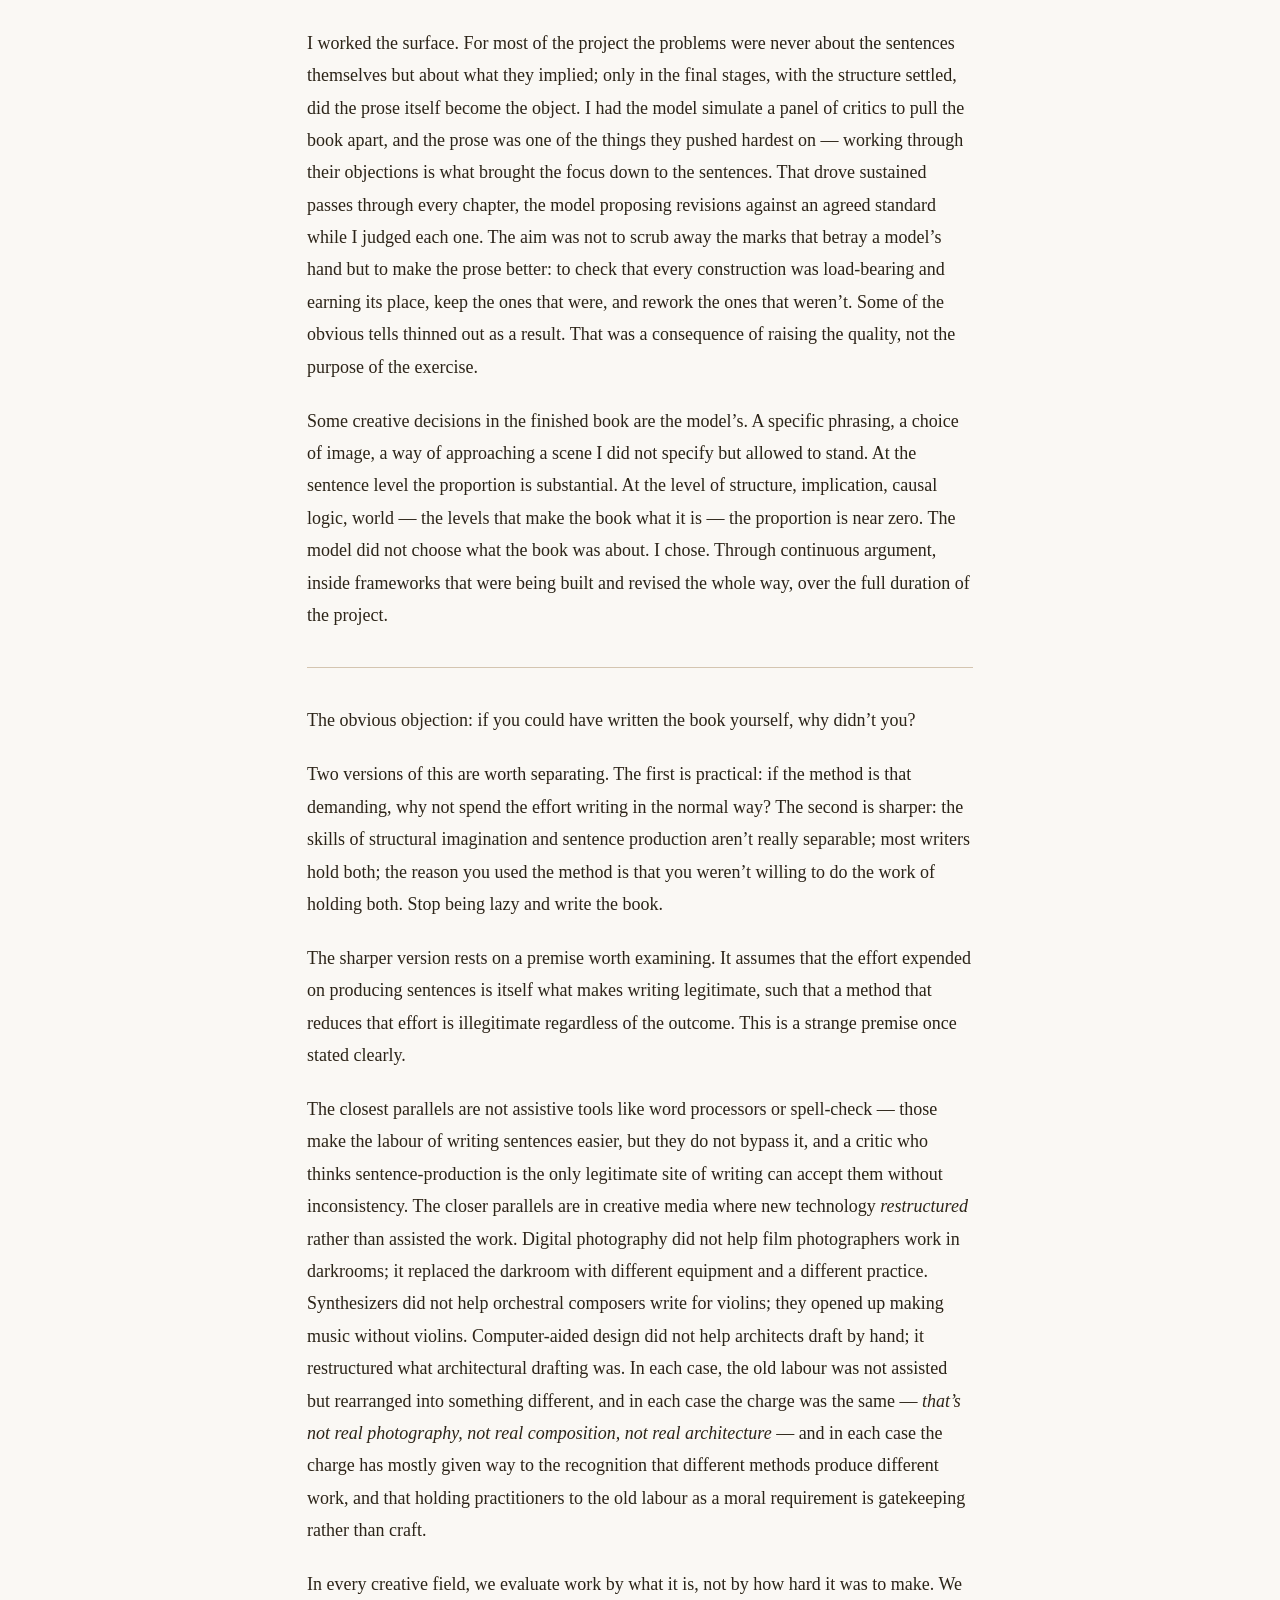
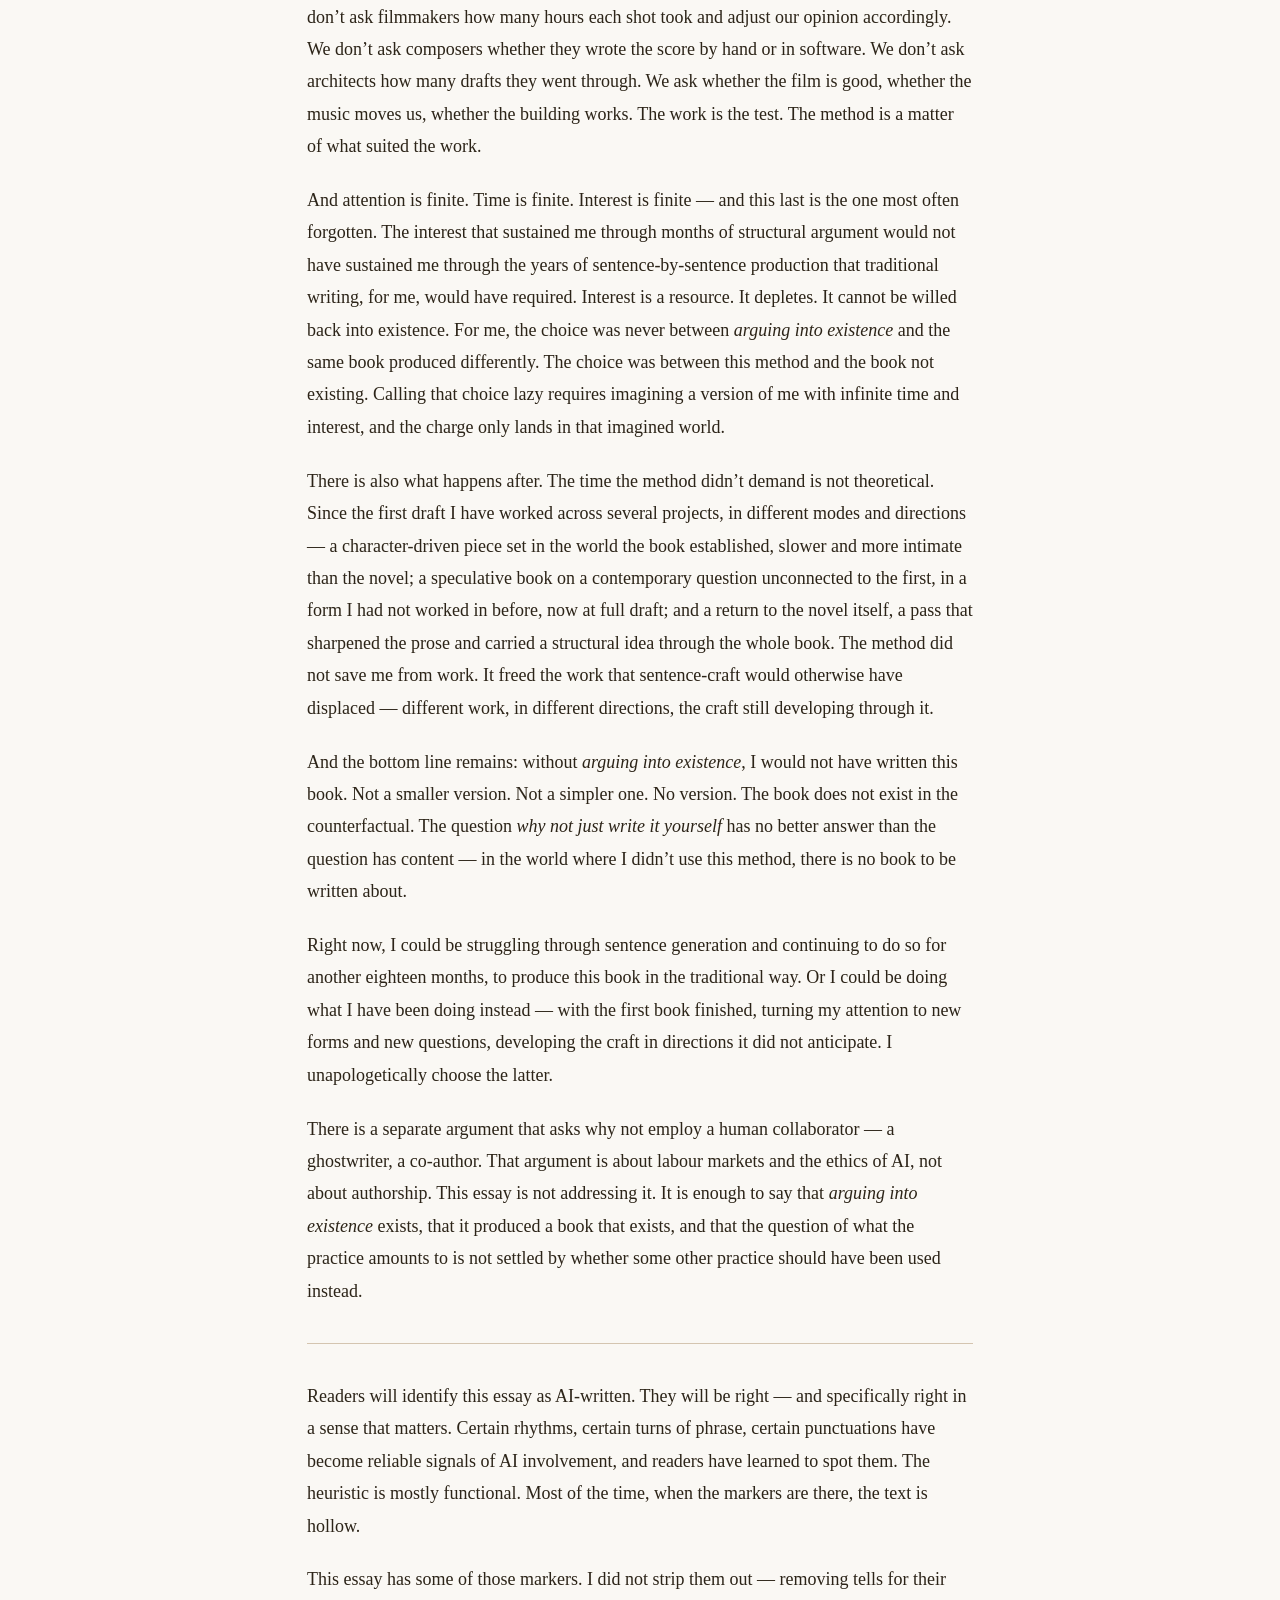
==== commit 4bc920e3: "Add Read to nav; essay companion sub-bar; idioms page Mare nostrum tweaks Read link in the top nav a" ====
--- a/essay-on-authorship.html
+++ b/essay-on-authorship.html
@@ -11,10 +11,16 @@
 
 <nav>
   <a href="index.html">Home</a>
+  <a href="read.html">Read</a>
   <a href="idioms.html">Idioms</a>
-  <a href="essay.html">Essays</a>
+  <a href="essay.html" class="active">Essays</a>
   <a href="index.html#contact">Contact</a>
 </nav>
+
+<div class="subnav">
+  <a href="essay.html">How the Book Was Made</a>
+  <a href="essay-on-authorship.html" class="active">On Authorship</a>
+</div>
 
 <div class="container">
   <div class="essay-content">
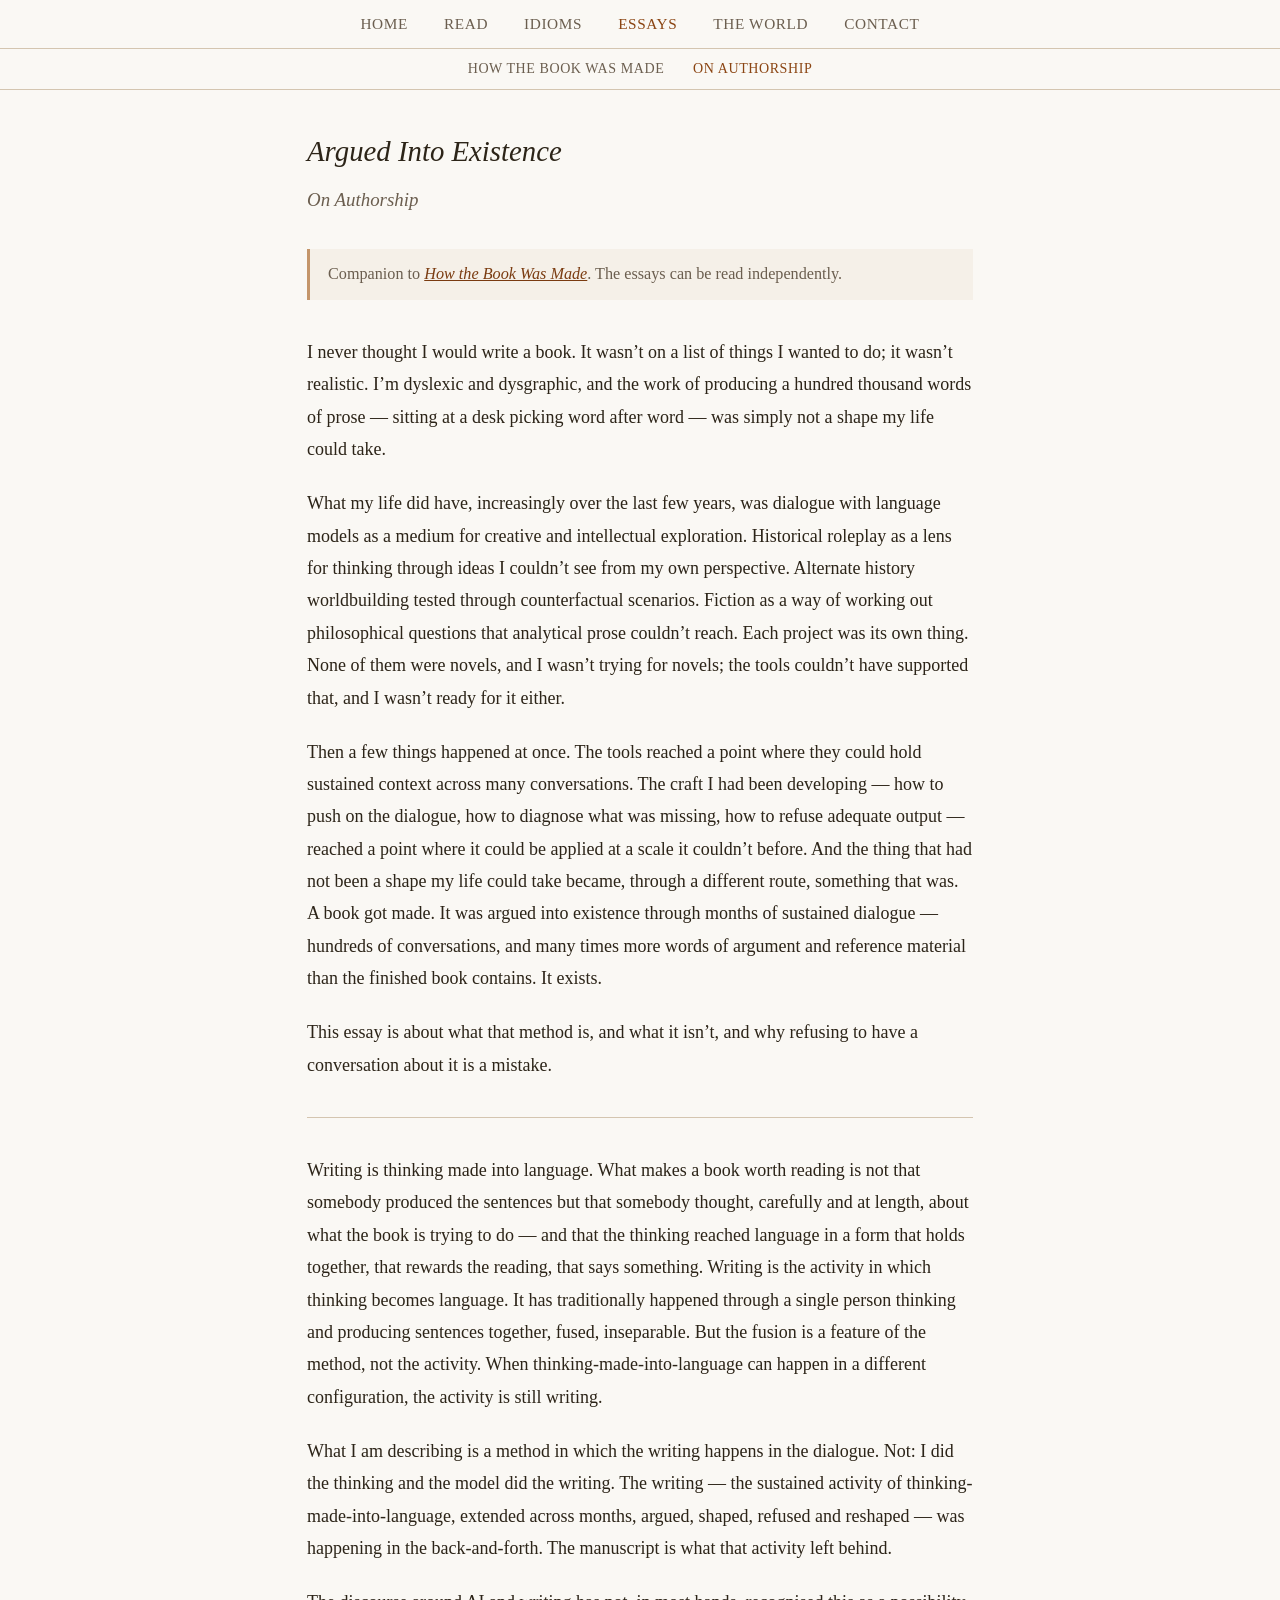
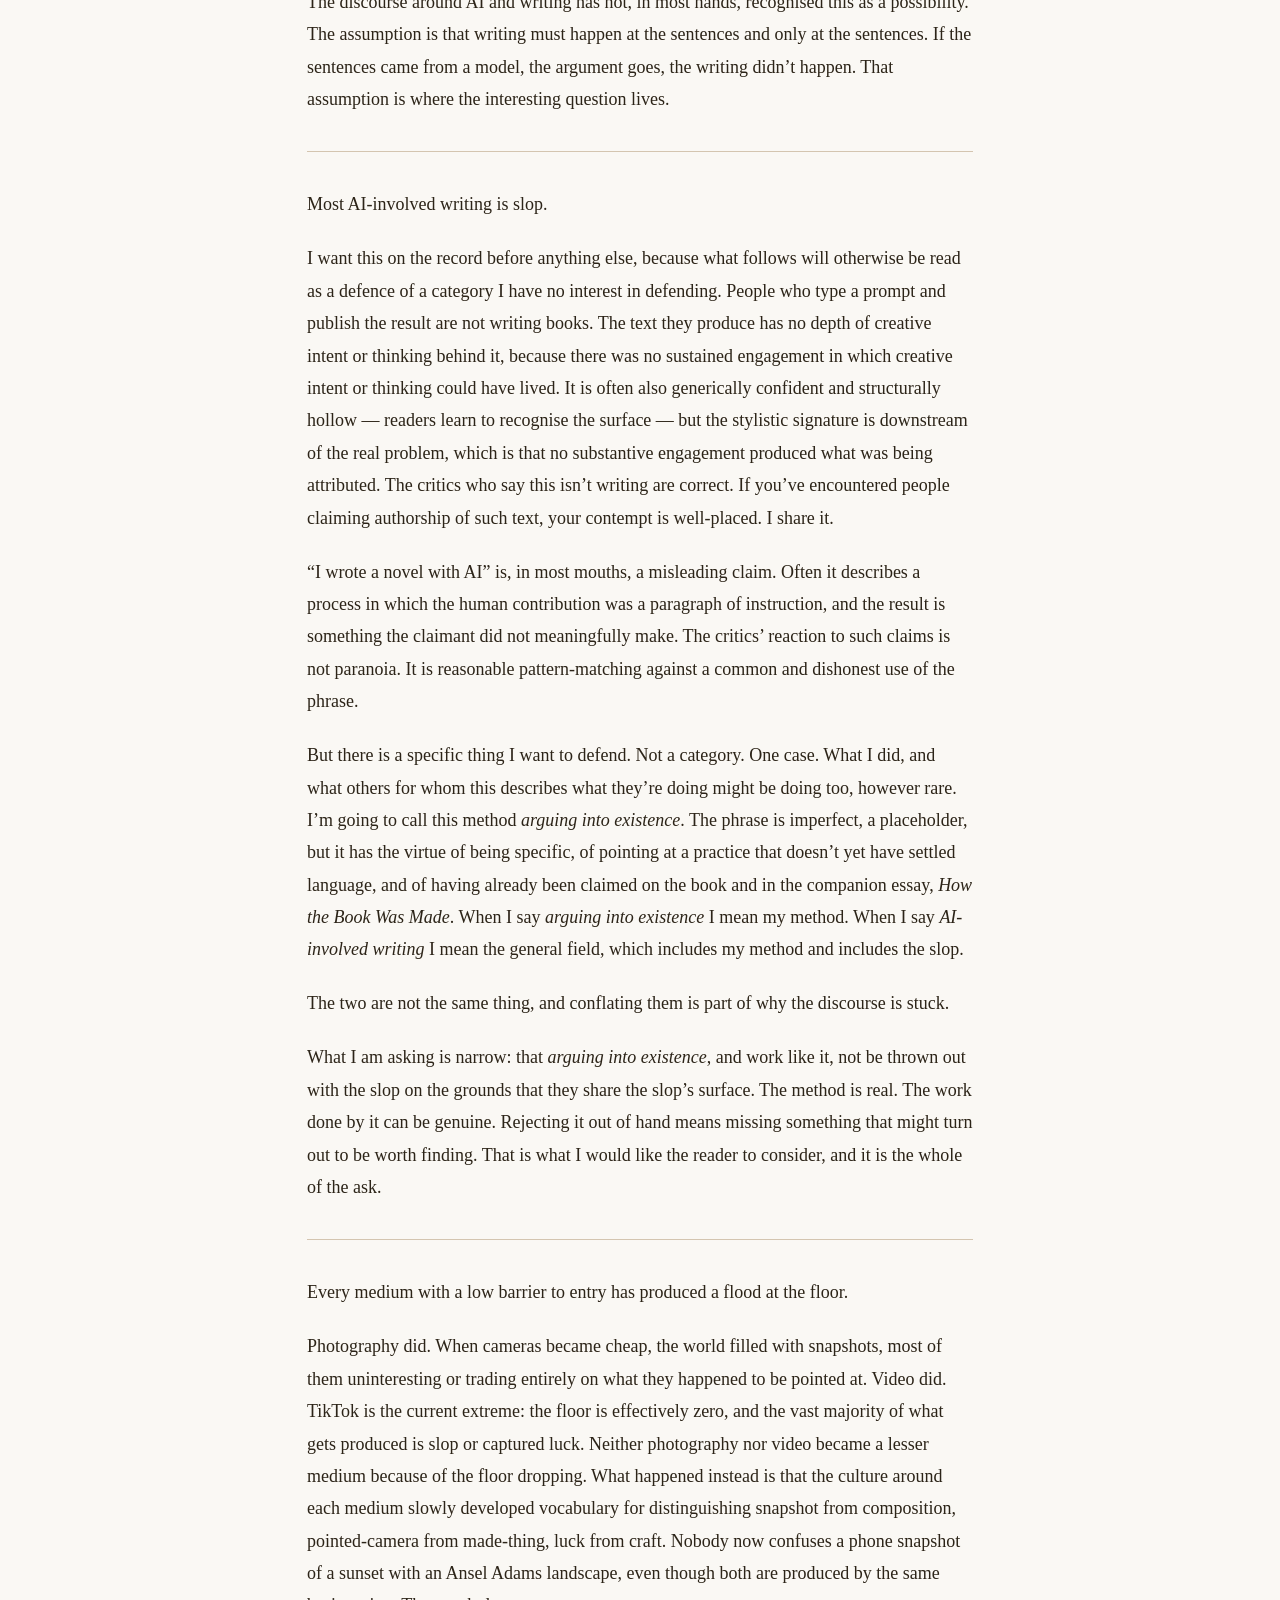
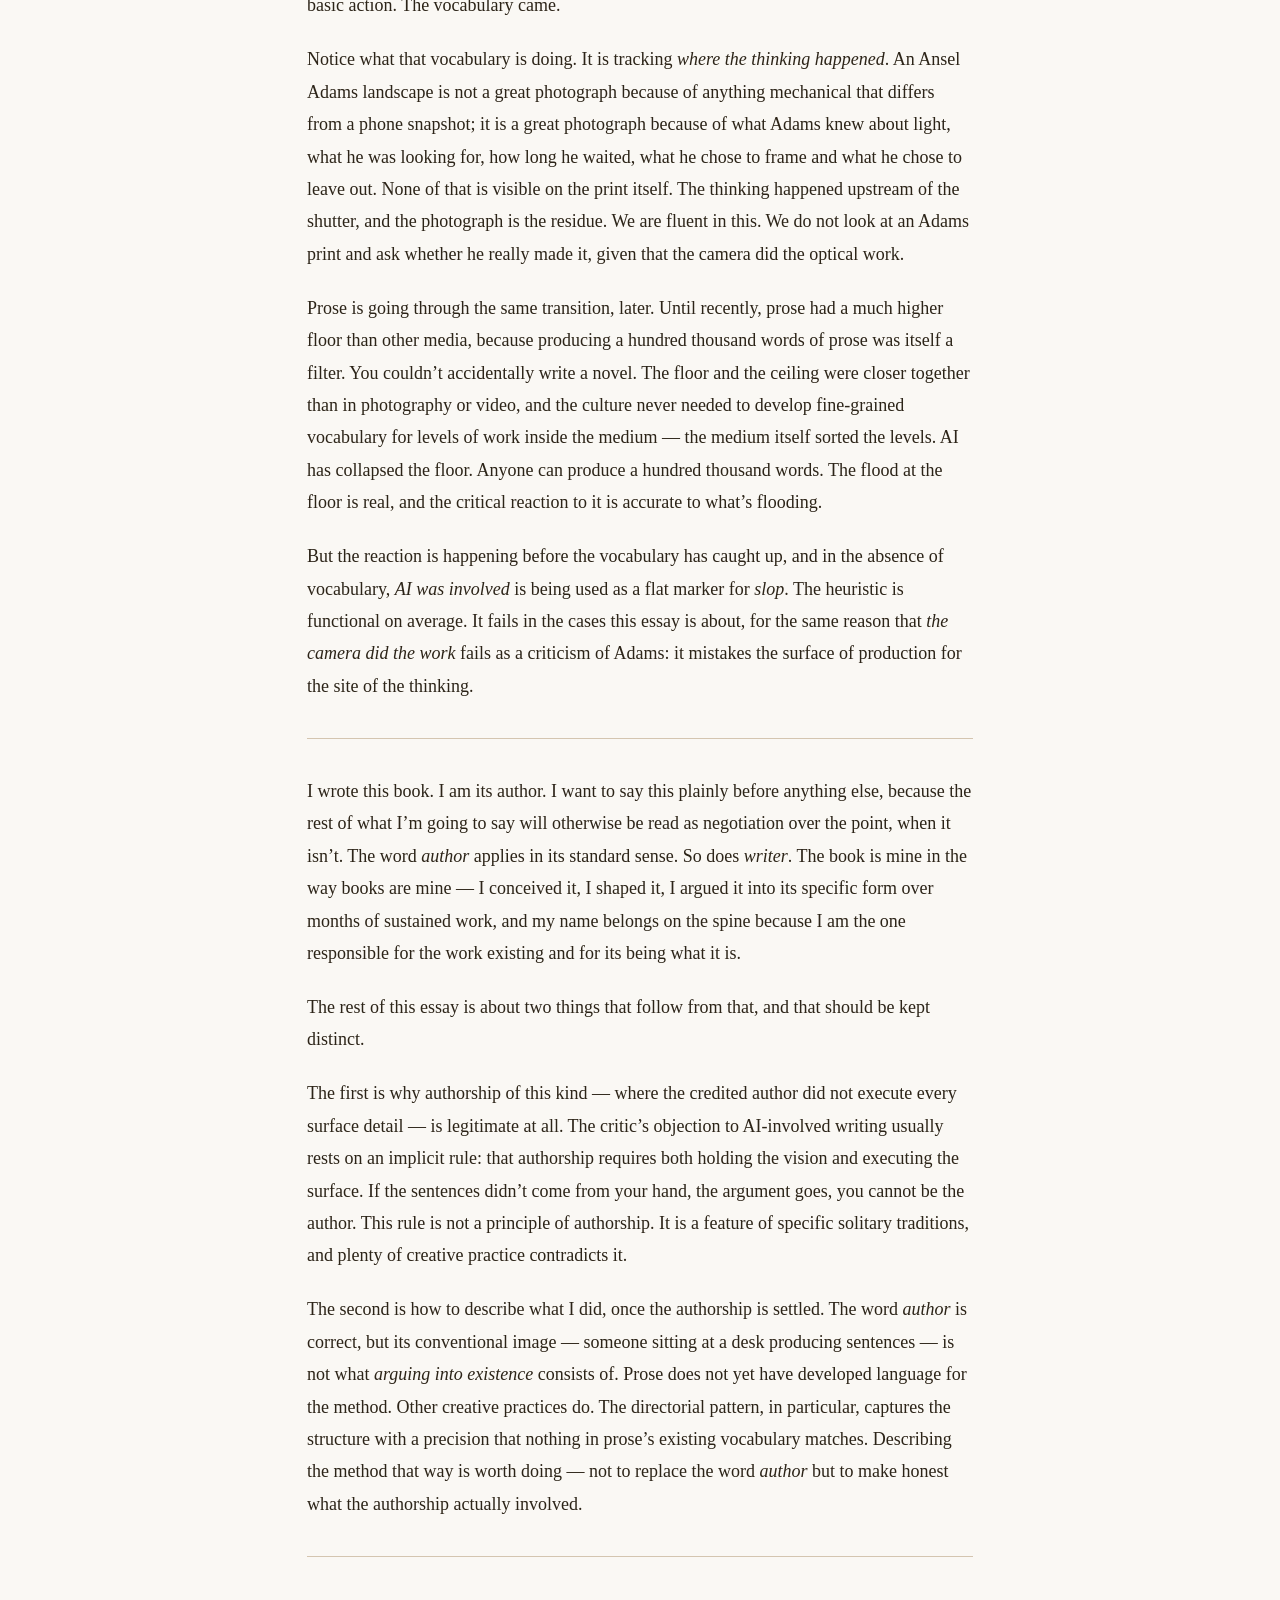
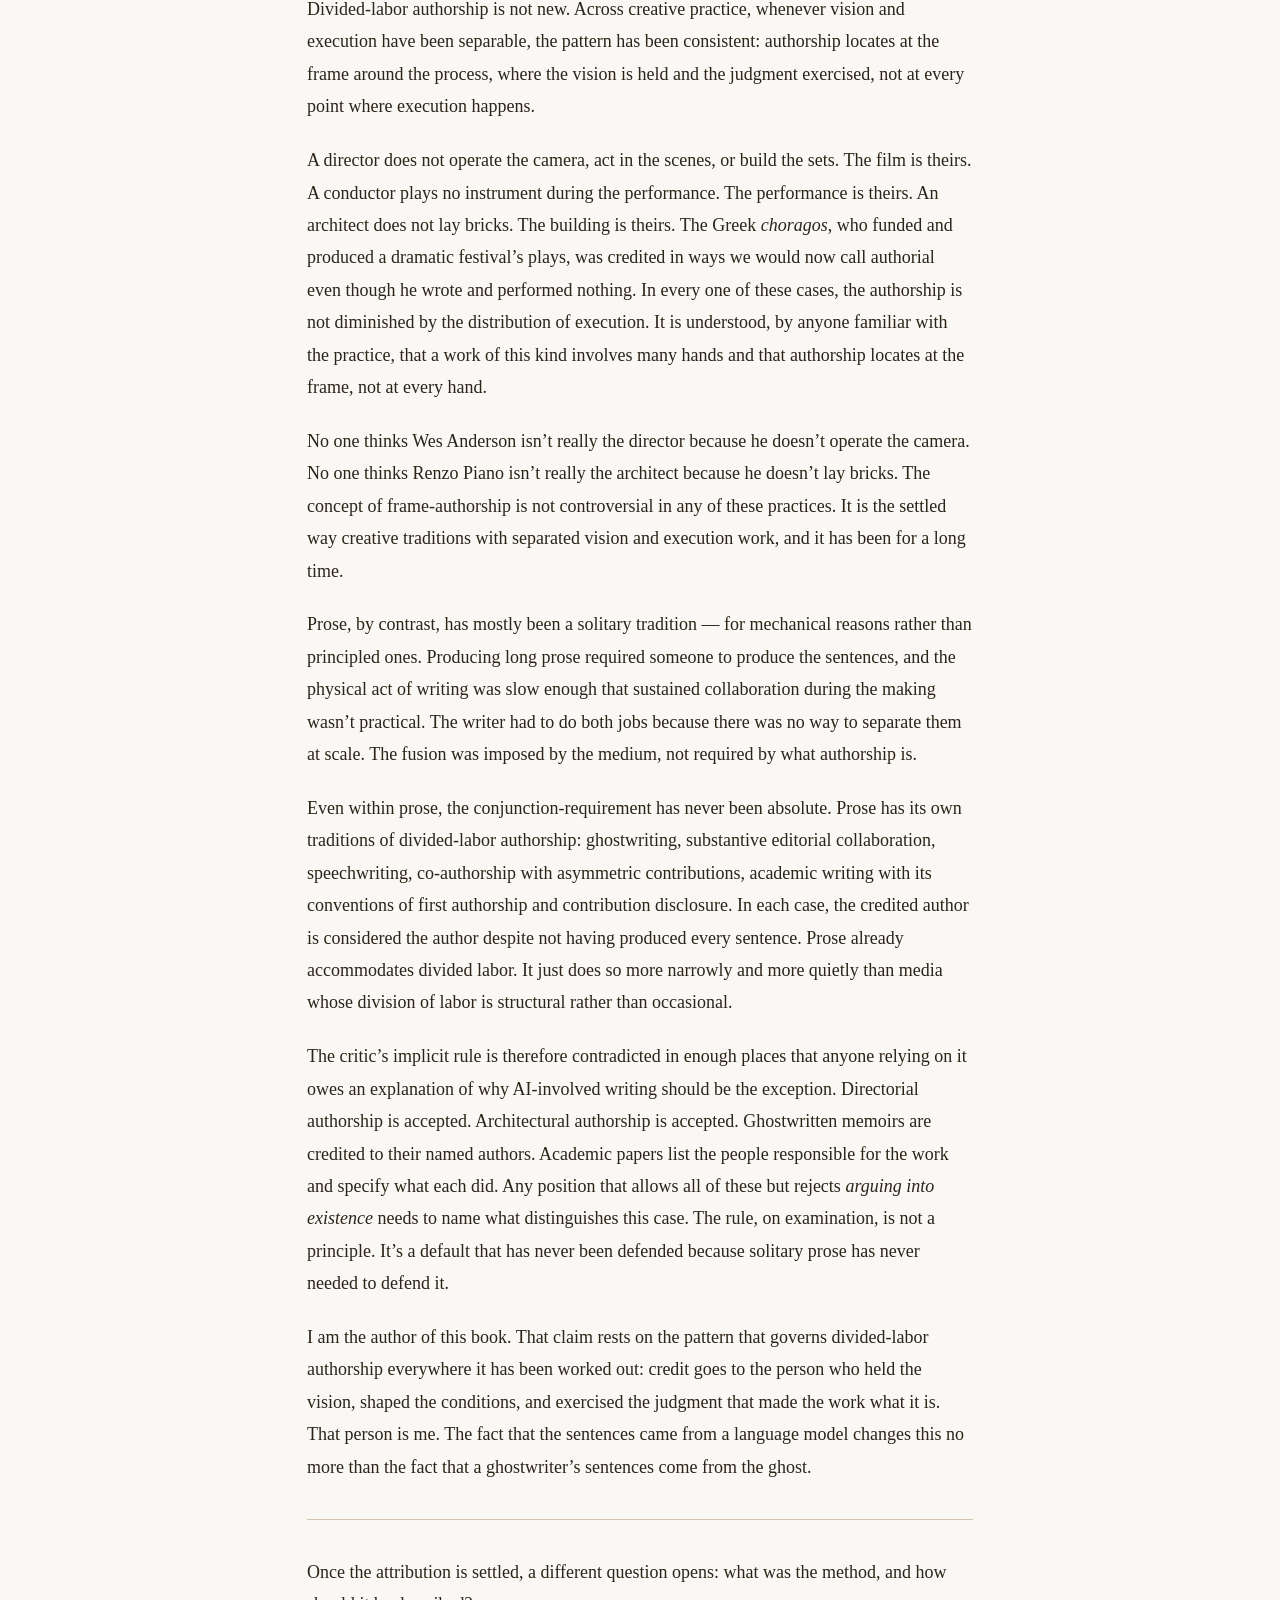
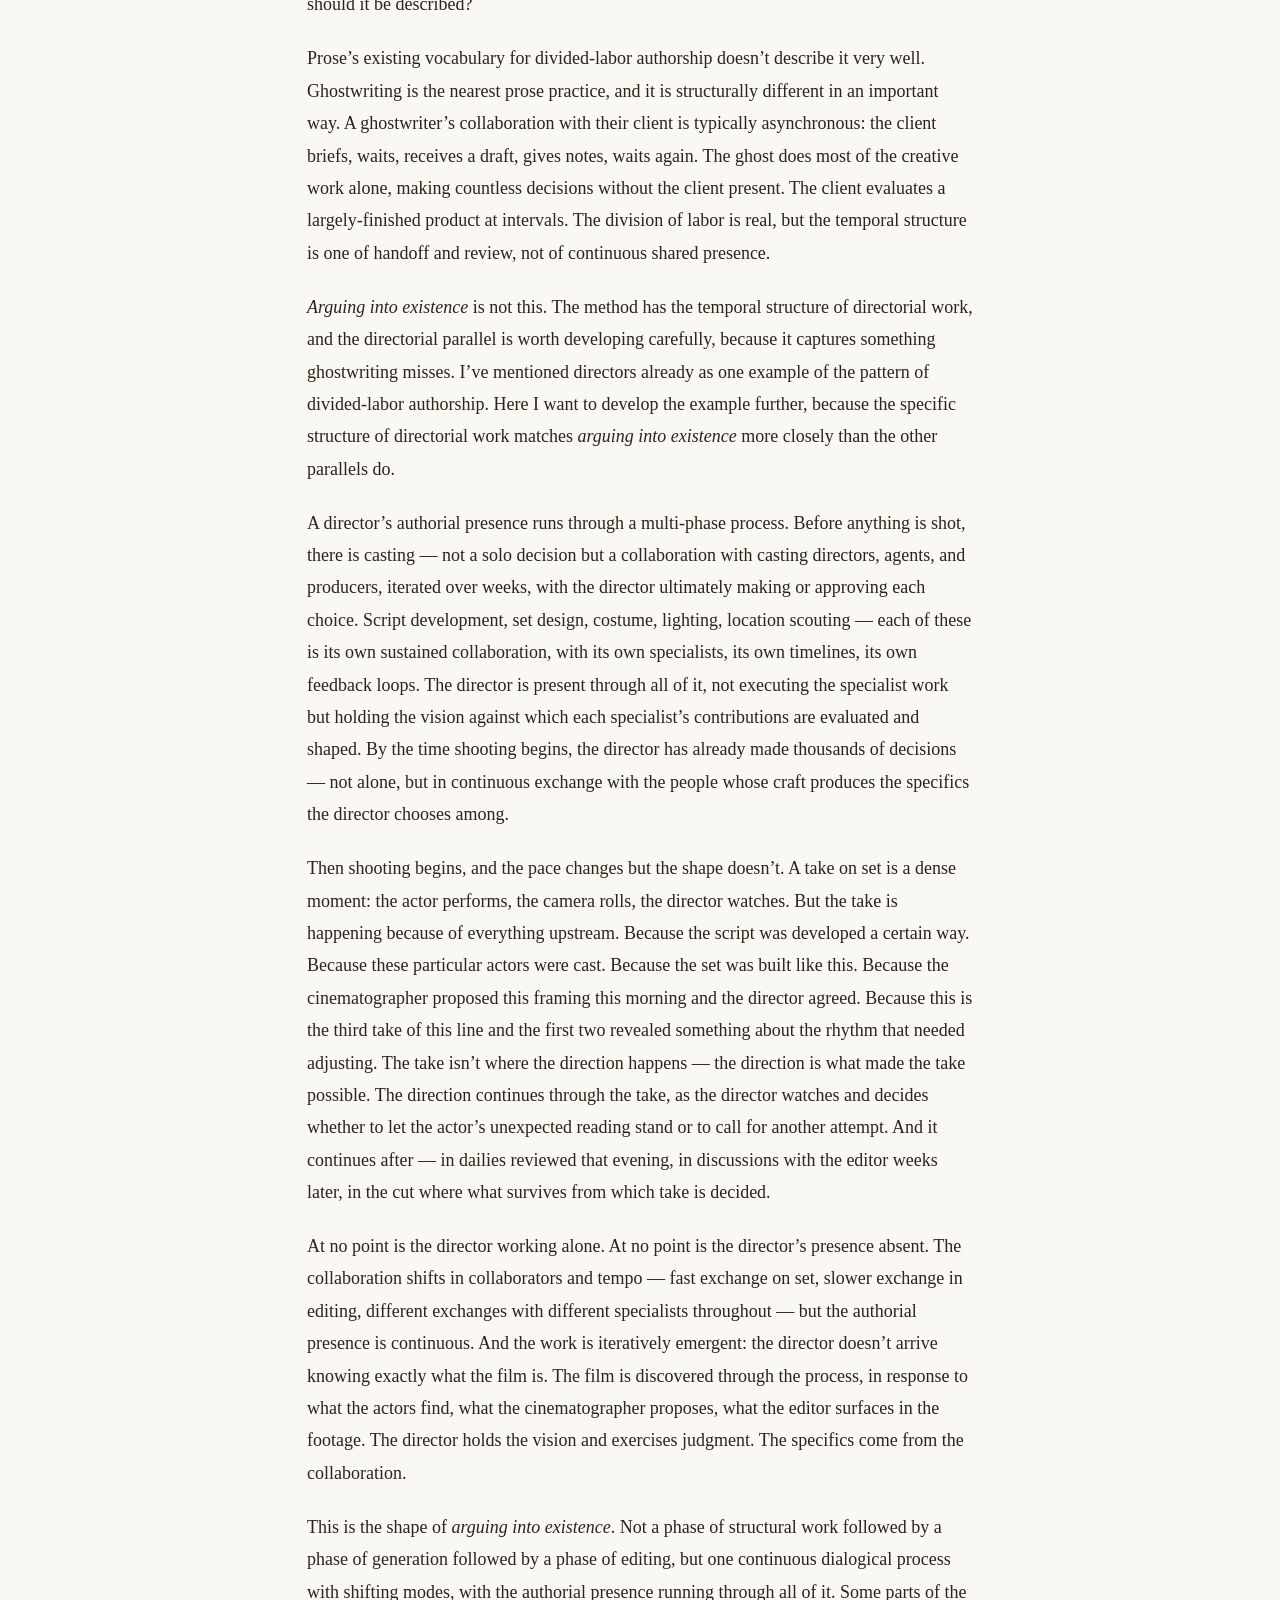
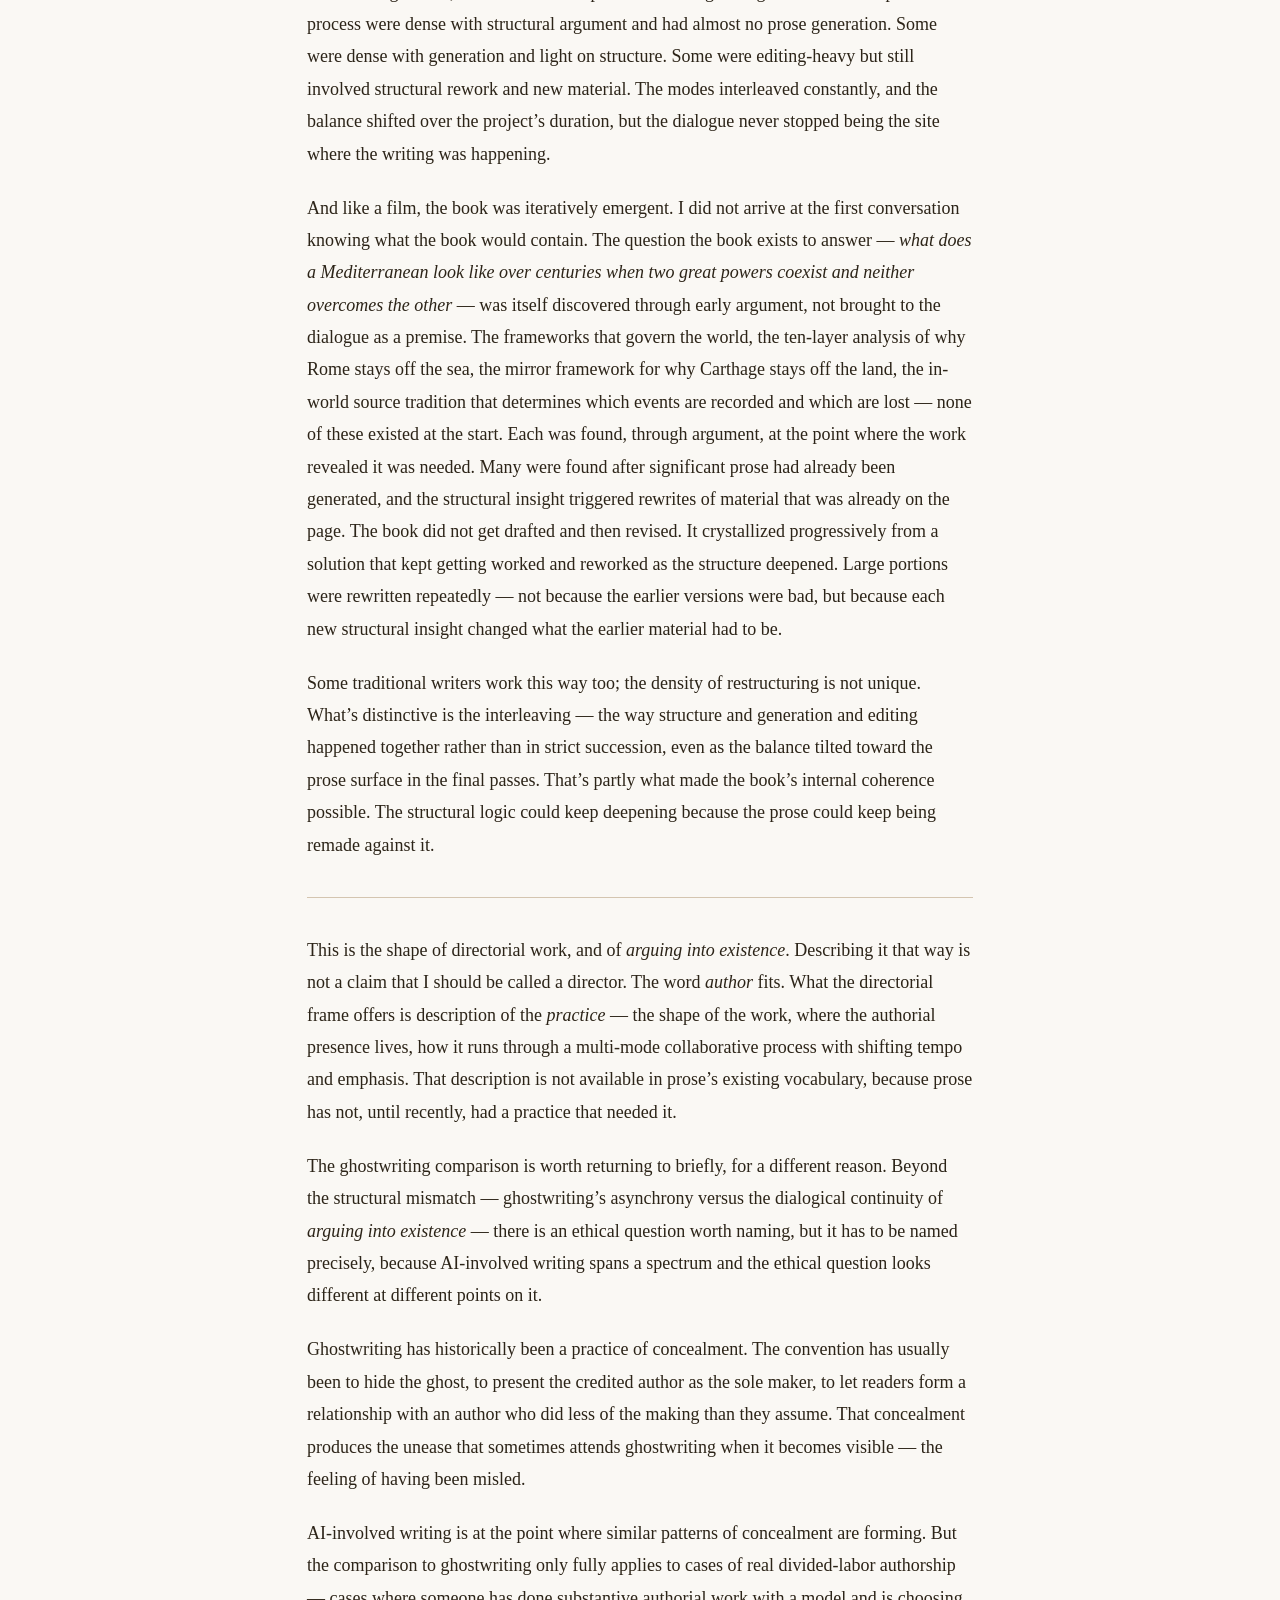
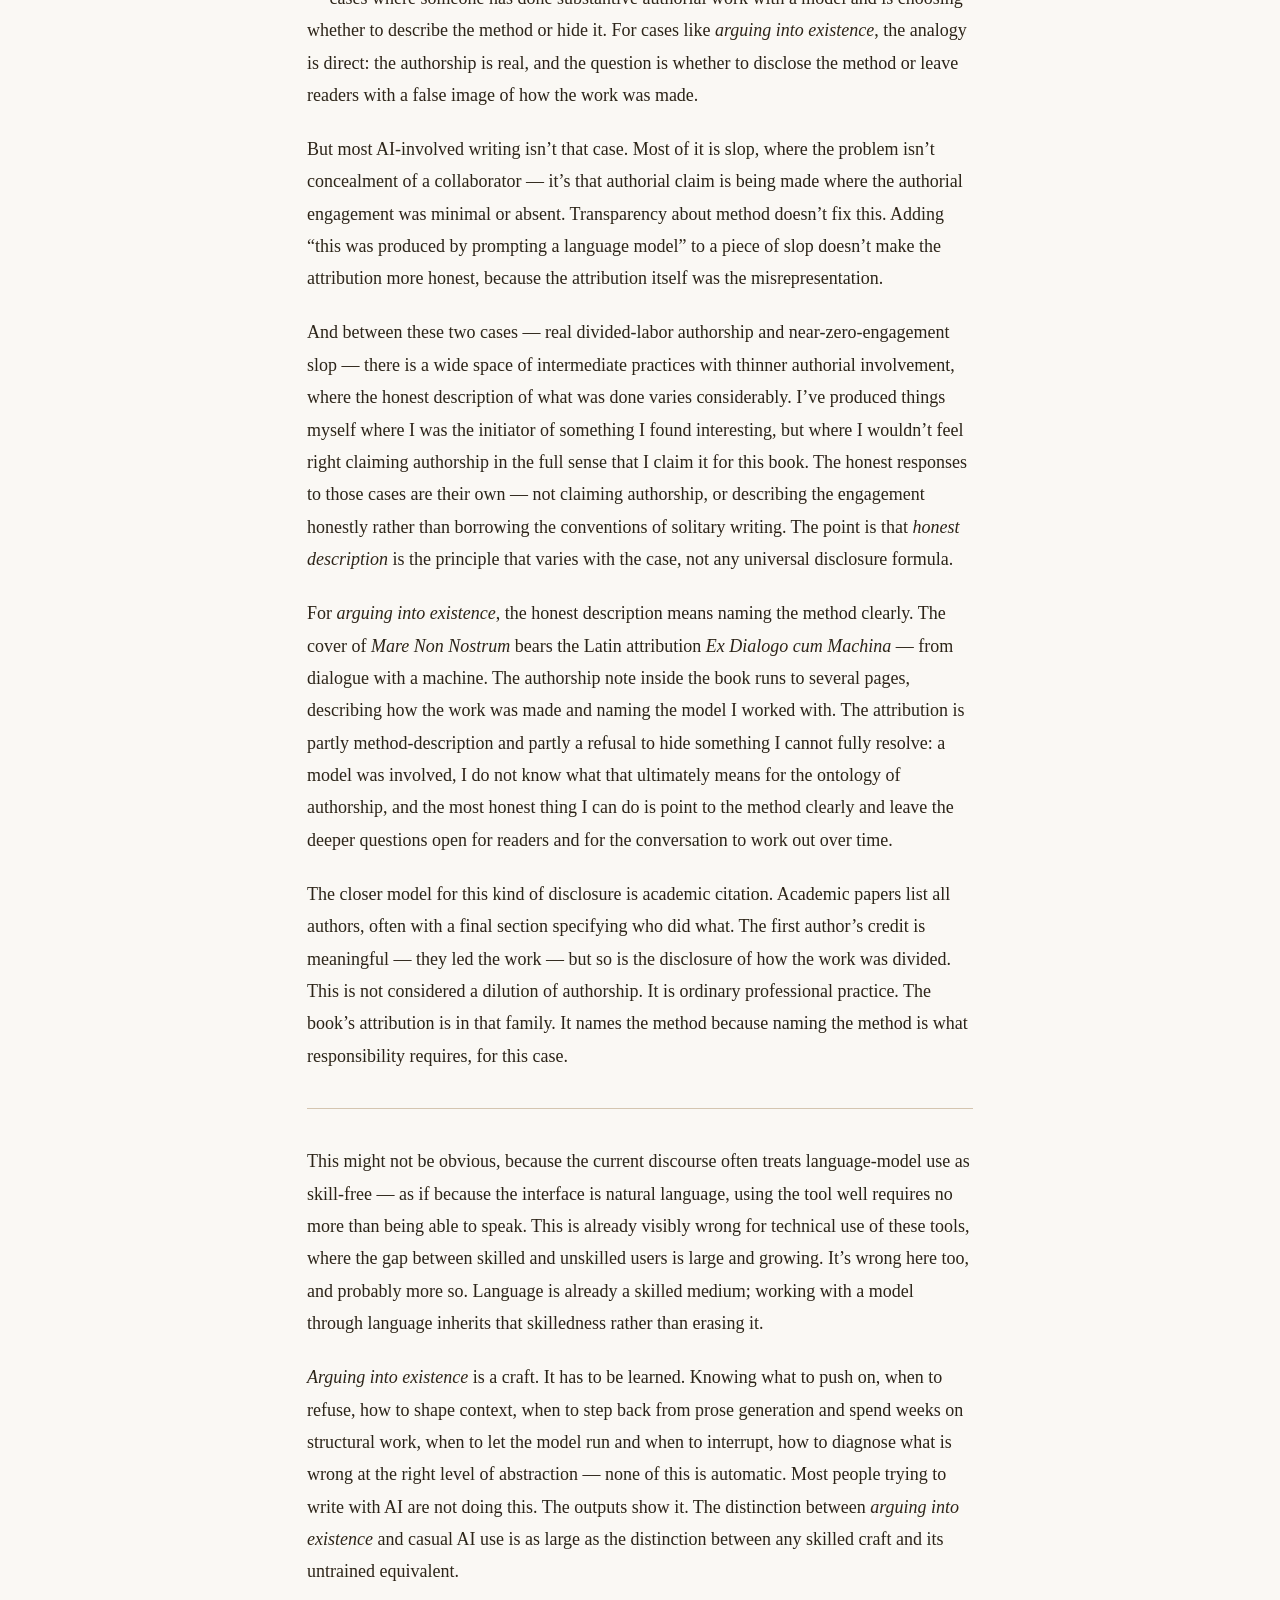
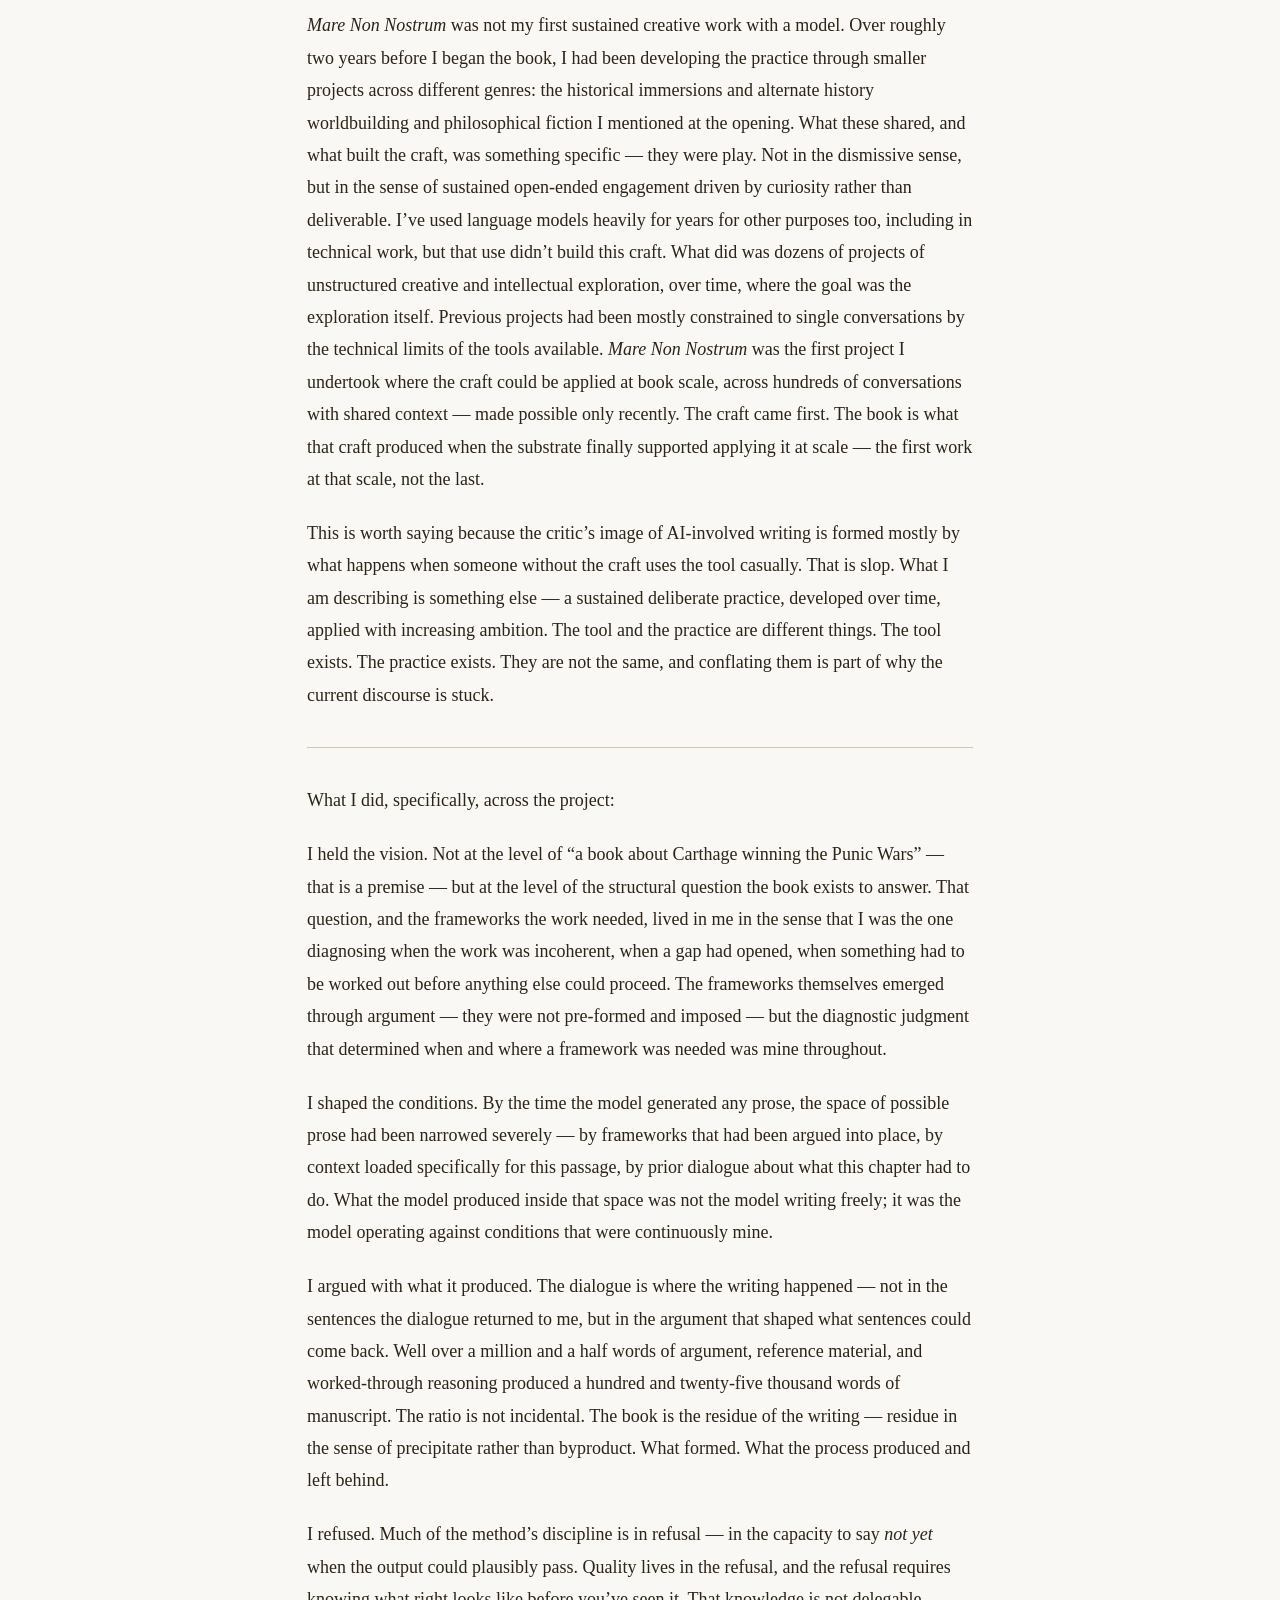
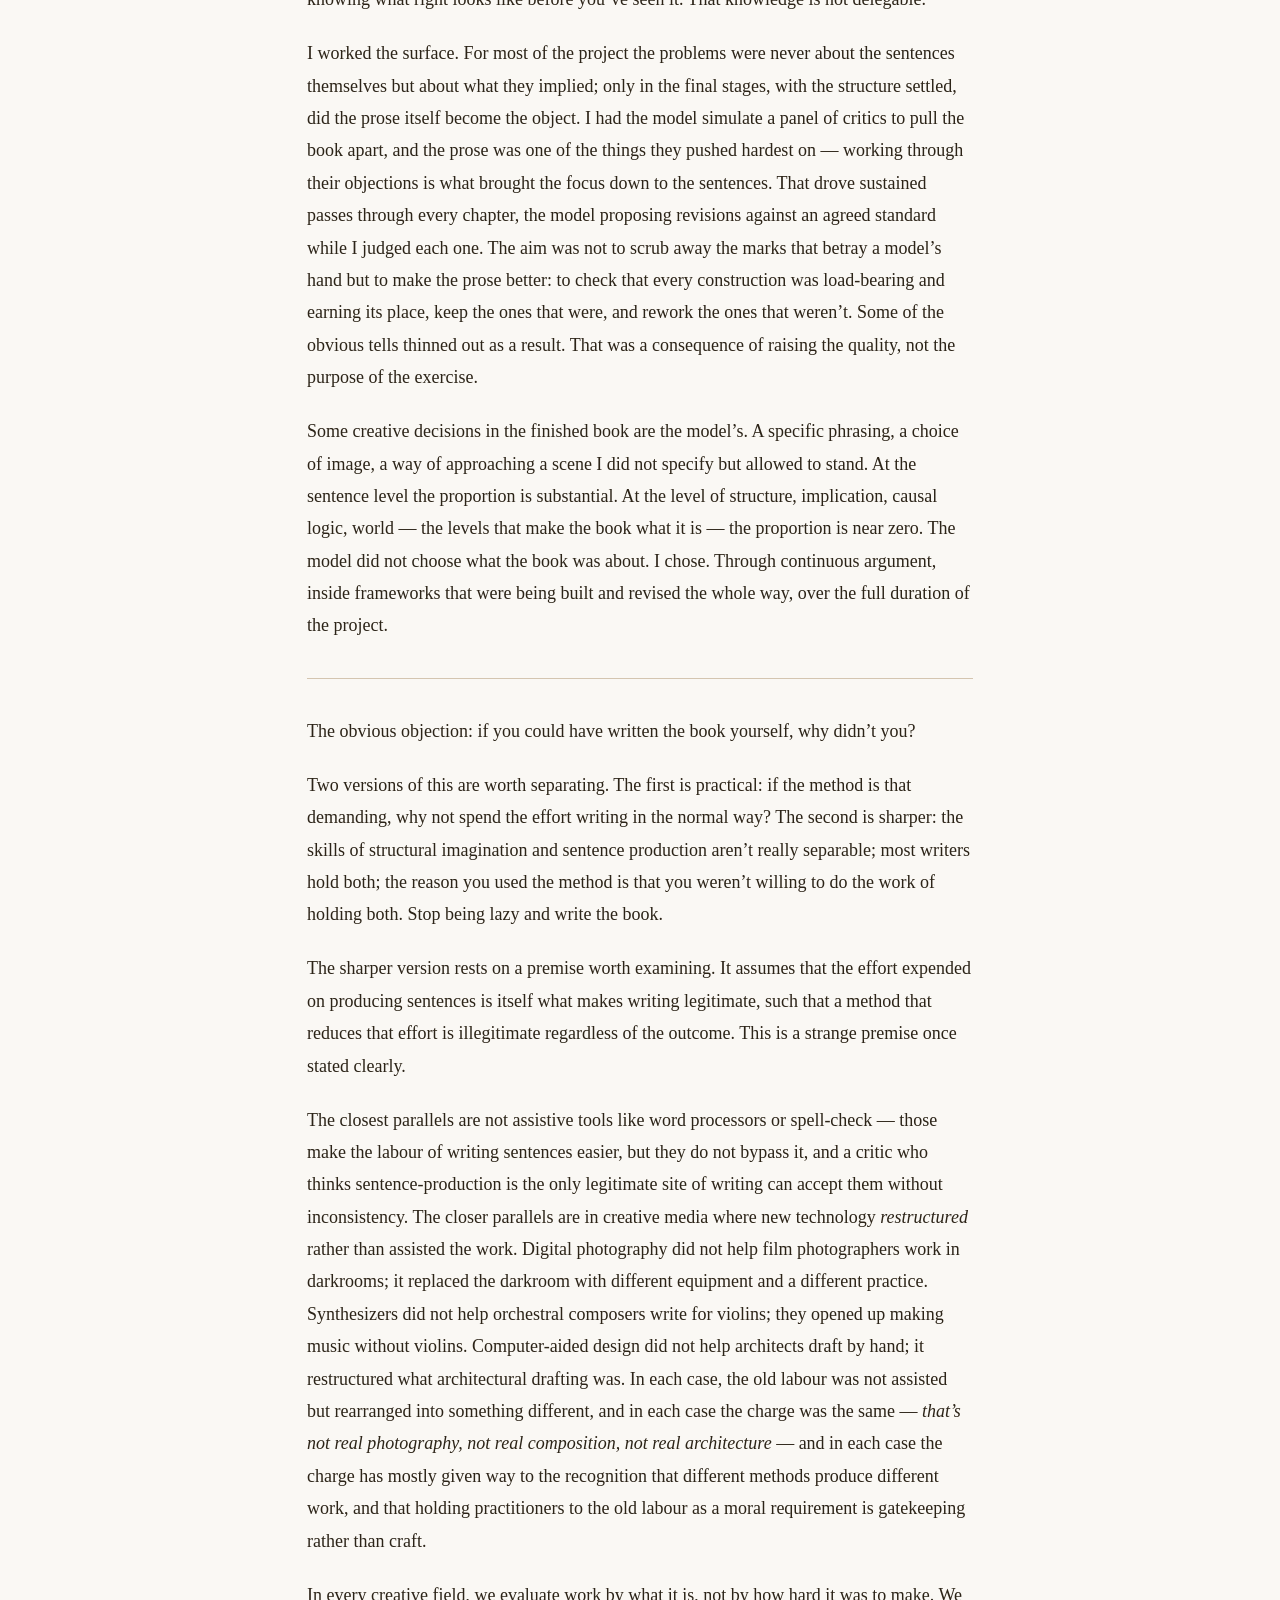
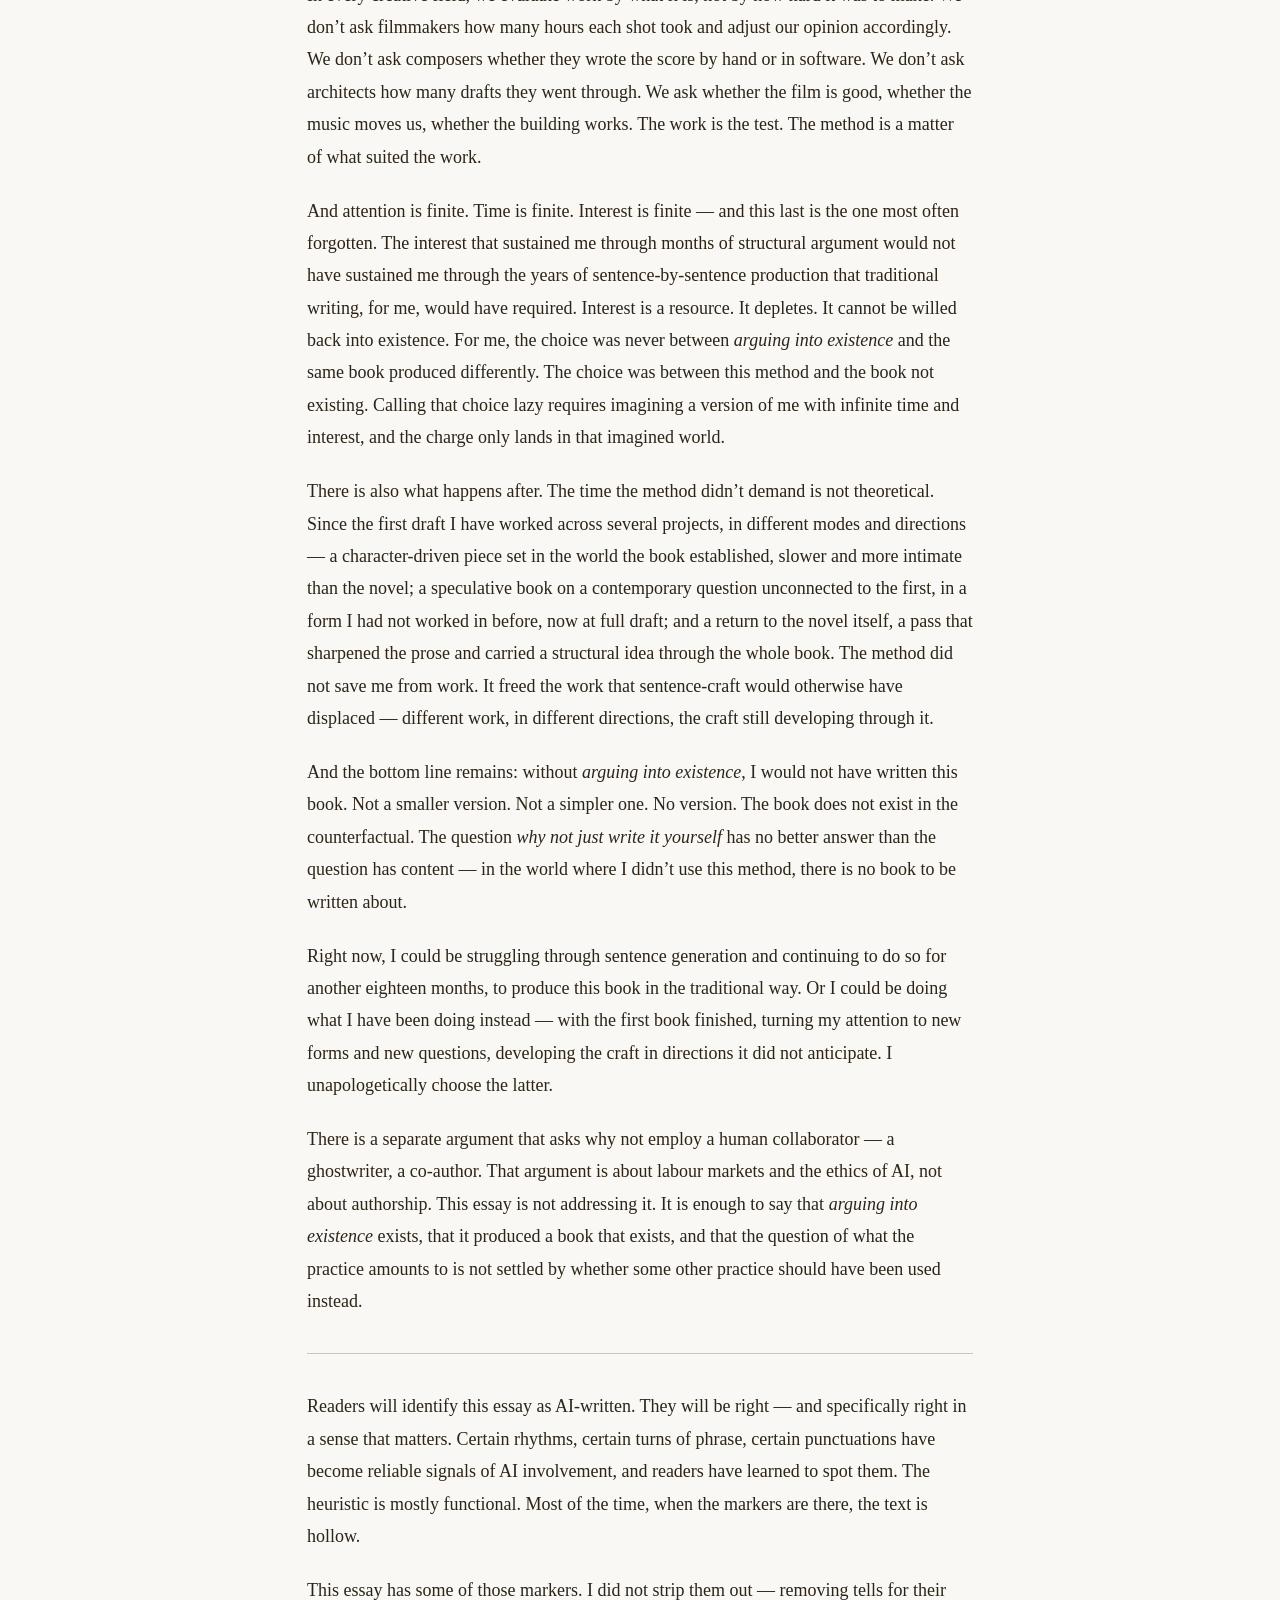
==== commit c2823ddc: "Add The World section with first story, Lagan (spoiler-gated) New nav tab "The World" (across all pa" ====
--- a/essay-on-authorship.html
+++ b/essay-on-authorship.html
@@ -14,6 +14,7 @@
   <a href="read.html">Read</a>
   <a href="idioms.html">Idioms</a>
   <a href="essay.html" class="active">Essays</a>
+  <a href="lagan.html">The World</a>
   <a href="index.html#contact">Contact</a>
 </nav>
 
--- a/style.css
+++ b/style.css
@@ -16,7 +16,7 @@
 
 * { margin: 0; padding: 0; box-sizing: border-box; }
 
-html { font-size: 18px; scroll-behavior: smooth; }
+html { font-size: 18px; scroll-behavior: smooth; scroll-padding-top: 4rem; }
 
 body {
   font-family: 'Georgia', 'Times New Roman', serif;
@@ -69,7 +69,7 @@
 
 .hero {
   text-align: center;
-  padding: 3rem 1.5rem 2rem;
+  padding: 3rem 1.5rem 0.75rem;
 }
 
 .hero img {
@@ -92,7 +92,21 @@
 .hero .subtitle {
   font-size: 0.95rem;
   color: var(--text-light);
-  margin-bottom: 1.5rem;
+  margin-bottom: 0.5rem;
+}
+
+.hero .subtitle a.attribution-link {
+  color: inherit;
+  text-decoration: none;
+  transition: color 0.2s;
+}
+
+.hero .subtitle a.attribution-link:hover { color: var(--accent); }
+
+.hero .subtitle a.attribution-link sup {
+  color: var(--accent);
+  font-size: 0.7em;
+  margin-left: 0.1em;
 }
 
 .epigraph {
@@ -476,6 +490,188 @@
   color: var(--accent);
 }
 
+/* ── Amazon store picker ── */
+
+.stores {
+  max-width: 520px;
+  margin: -0.5rem auto 1.5rem;
+  text-align: center;
+}
+
+.stores > summary {
+  list-style: none;
+  cursor: pointer;
+  font-size: 0.78rem;
+  letter-spacing: 0.04em;
+  text-transform: uppercase;
+  color: var(--text-light);
+}
+.stores > summary::-webkit-details-marker { display: none; }
+.stores > summary:hover { color: var(--accent); }
+
+.store-grid { margin-top: 0.9rem; }
+
+.store-grid .store-label {
+  display: block;
+  margin: 0.7rem 0 0.3rem;
+  font-size: 0.72rem;
+  letter-spacing: 0.06em;
+  text-transform: uppercase;
+  color: var(--accent);
+}
+
+.store-grid a {
+  display: inline-block;
+  margin: 0.15rem 0.55rem;
+  font-size: 0.85rem;
+  color: var(--link);
+  text-decoration: none;
+}
+.store-grid a:hover { color: var(--accent); }
+
+/* ── Read page ── */
+
+.subnav {
+  position: sticky;
+  top: 2.6rem;
+  z-index: 90;
+  background: var(--bg);
+  border-bottom: 1px solid var(--border);
+  display: flex;
+  justify-content: center;
+  gap: 1.6rem;
+  padding: 0.45rem 1rem;
+  font-size: 0.78rem;
+  letter-spacing: 0.04em;
+  text-transform: uppercase;
+}
+
+.subnav a { color: var(--text-light); text-decoration: none; transition: color 0.2s; }
+.subnav a:hover, .subnav a.active { color: var(--accent); }
+
+.reading { font-size: 1.02rem; line-height: 1.8; }
+
+.reading .chapter { margin-bottom: 3.5rem; scroll-margin-top: 1.5rem; }
+
+.reading .chapter > h2 {
+  font-size: 1.3rem;
+  font-weight: normal;
+  font-style: italic;
+  color: var(--text);
+  border-bottom: none;
+  text-transform: none;
+  letter-spacing: normal;
+  margin-bottom: 1.5rem;
+}
+
+.reading p { margin-bottom: 1.1rem; text-align: justify; }
+
+.reading hr { border: none; text-align: center; margin: 2rem 0; }
+.reading hr::after {
+  content: "* * *";
+  color: var(--text-light);
+  letter-spacing: 0.6em;
+  font-size: 0.9rem;
+}
+
+.reading .later-voices {
+  border-left: 3px solid var(--accent-light);
+  background: var(--card-bg);
+  padding: 1rem 1.5rem 1.2rem;
+  margin: 2.2rem 0;
+  font-size: 0.95rem;
+}
+.reading .later-voices::before {
+  content: "Later voices";
+  display: block;
+  font-style: italic;
+  color: var(--accent);
+  font-size: 0.85rem;
+  margin-bottom: 0.6rem;
+}
+.reading .later-voices p { text-align: left; }
+.reading .later-voices blockquote {
+  border-left: none;
+  margin: 0.3rem 0 0.6rem 1.2rem;
+  color: var(--text-light);
+}
+
+.reading sup.fn a { text-decoration: none; color: var(--accent); font-size: 0.75em; }
+
+.reading .footnotes {
+  margin-top: 2.5rem;
+  padding-top: 0.5rem;
+  border-top: 1px solid var(--border);
+  font-size: 0.85rem;
+  color: var(--text-light);
+}
+.reading .footnotes ol { margin: 0; padding-left: 1.4rem; }
+.reading .footnotes li { margin-bottom: 0.6rem; text-align: left; }
+.reading .fn-back { text-decoration: none; color: var(--accent); margin-left: 0.3rem; }
+
+.reading .continues {
+  font-style: italic;
+  color: var(--text-light);
+  text-align: center;
+  margin-top: 2rem;
+}
+
+/* ── The World: story gate ── */
+
+.reveal-toggle {
+  position: absolute;
+  width: 1px;
+  height: 1px;
+  opacity: 0;
+}
+
+.spoiler-note {
+  background: var(--spoiler-bg);
+  border: 1px solid var(--border);
+  max-width: 560px;
+  margin: 1.5rem auto 0;
+  padding: 1.8rem 2rem;
+  text-align: center;
+}
+
+.spoiler-note p { margin-bottom: 0.7rem; text-align: center; }
+.spoiler-note p:last-of-type { color: var(--text-light); font-size: 0.92rem; }
+
+.reveal-btn {
+  display: inline-block;
+  margin-top: 0.8rem;
+  padding: 0.6rem 1.8rem;
+  border: 1px solid var(--accent);
+  color: var(--accent);
+  background: none;
+  font-size: 0.85rem;
+  letter-spacing: 0.04em;
+  text-transform: uppercase;
+  cursor: pointer;
+  transition: all 0.2s;
+}
+.reveal-btn:hover { background: var(--accent); color: var(--bg); }
+
+.reveal-toggle:focus-visible ~ .spoiler-note .reveal-btn {
+  outline: 2px solid var(--accent);
+  outline-offset: 3px;
+}
+
+.story-gated { display: none; }
+.reveal-toggle:checked ~ .story-gated { display: block; }
+.reveal-toggle:checked ~ .spoiler-note { display: none; }
+
+.reading .story-teaser {
+  font-style: italic;
+  color: var(--text-light);
+  text-align: center;
+  max-width: 580px;
+  margin: 0.5rem auto 2.8rem;
+  font-size: 1rem;
+  line-height: 1.6;
+}
+.reading .story-teaser em { font-style: normal; }
+
 /* ── Responsive ── */
 
 @media (max-width: 600px) {
@@ -494,4 +690,7 @@
   .container { padding: 1.5rem 1rem; }
 
   .buy-links { flex-direction: column; align-items: center; }
-}
+
+  .subnav { top: 2.3rem; gap: 1rem; font-size: 0.72rem; }
+  .reading { font-size: 1rem; }
+}
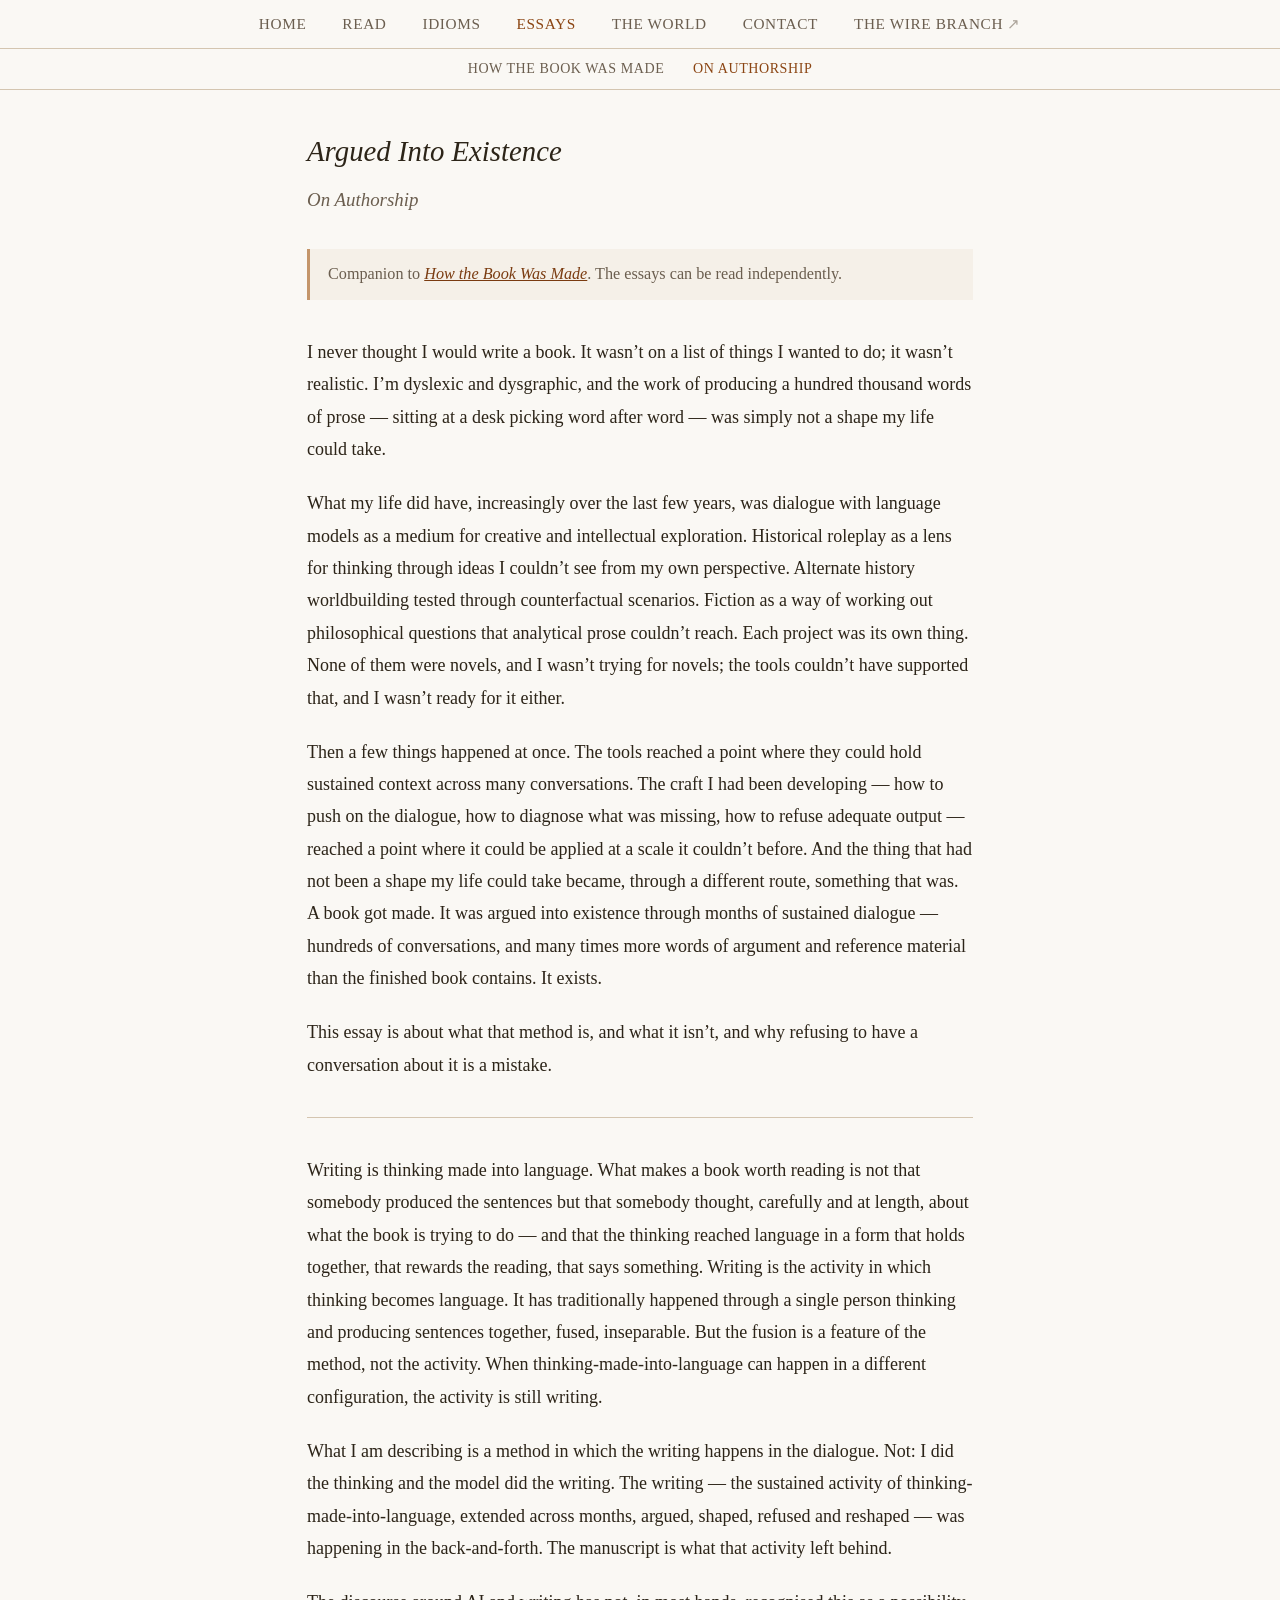
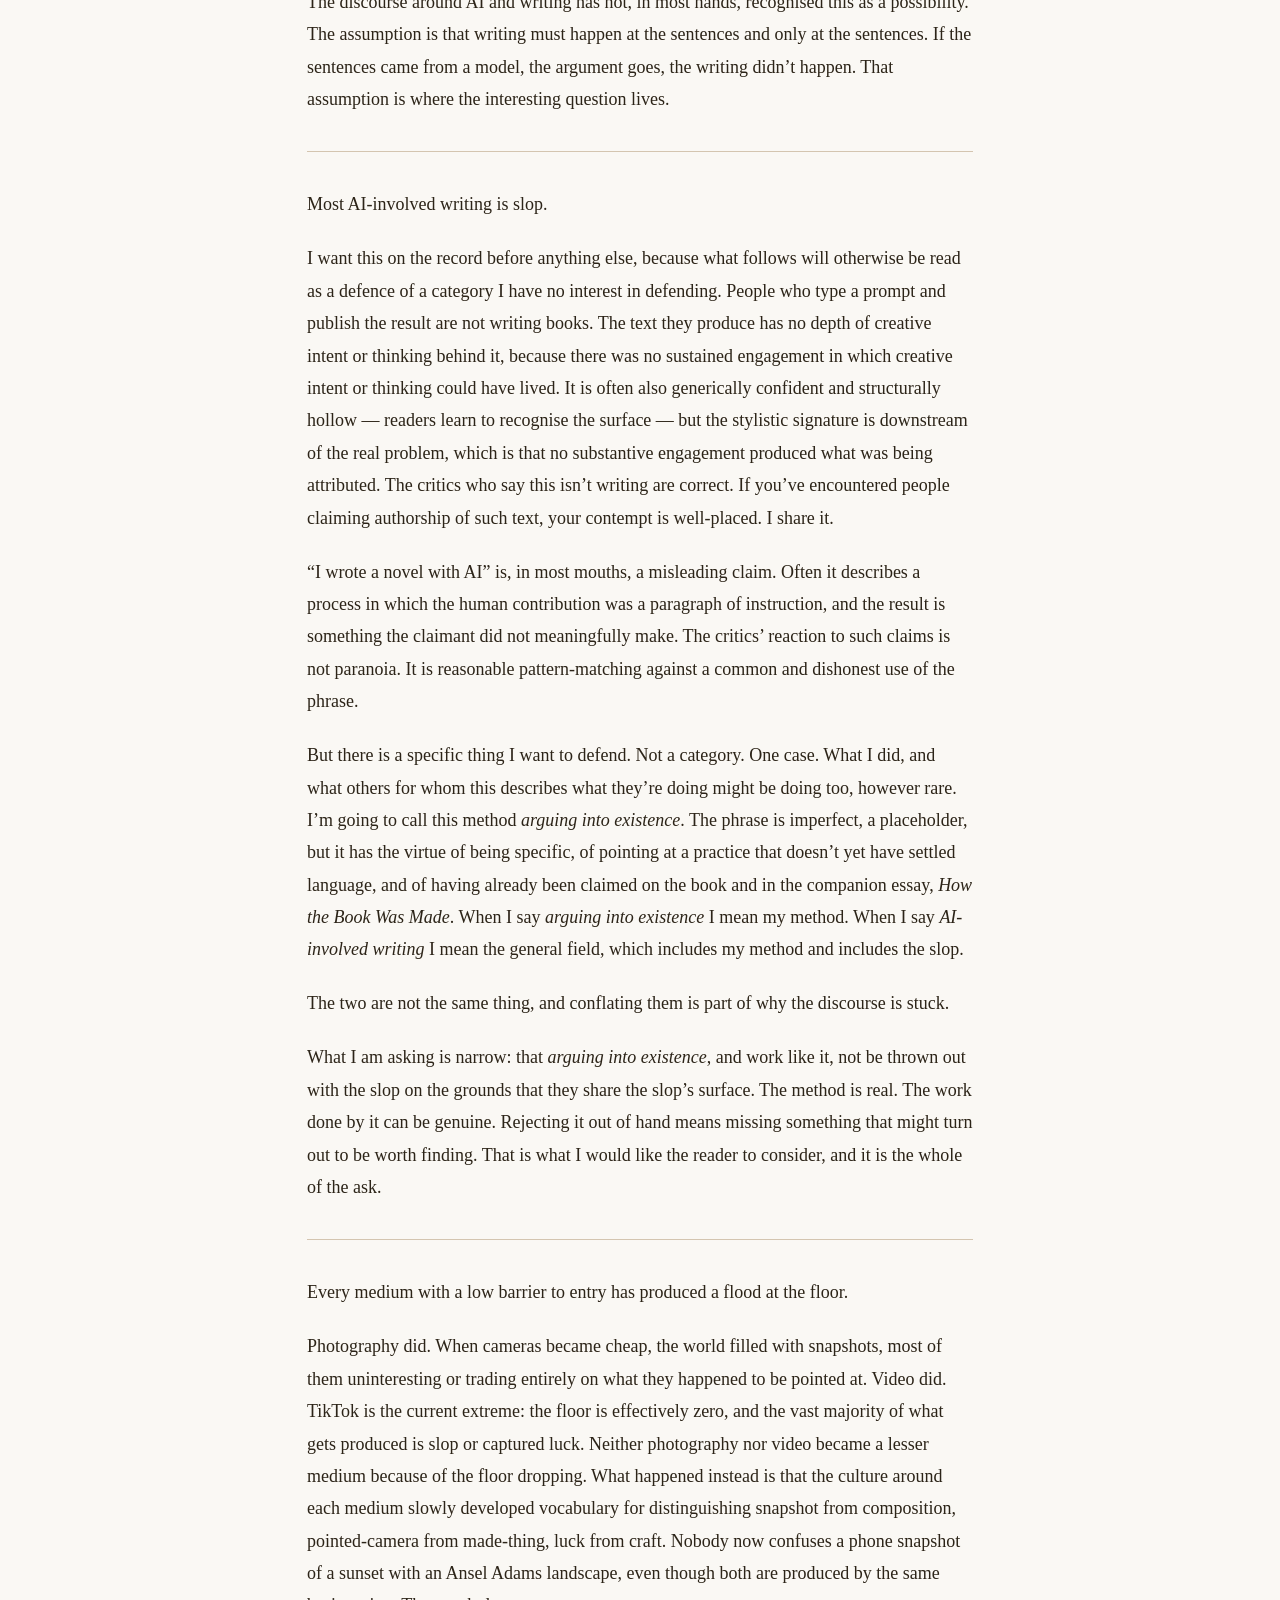
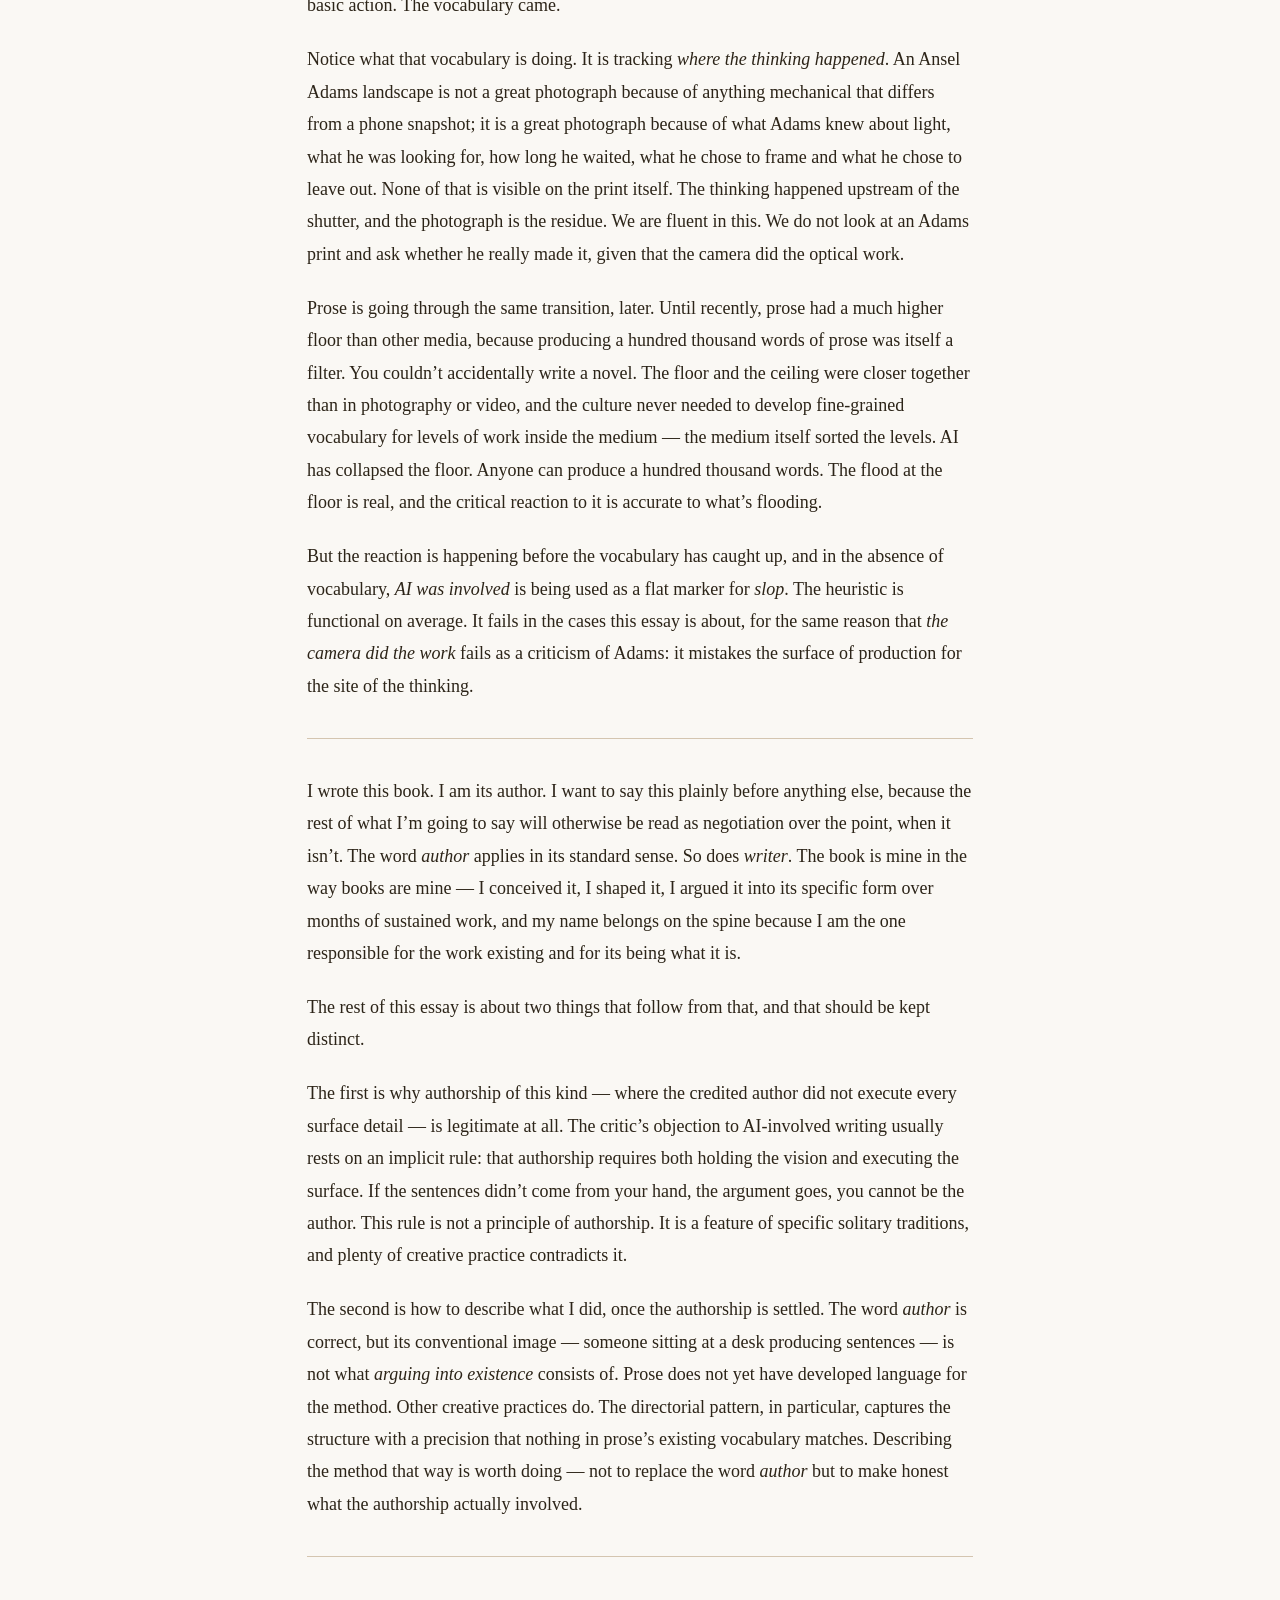
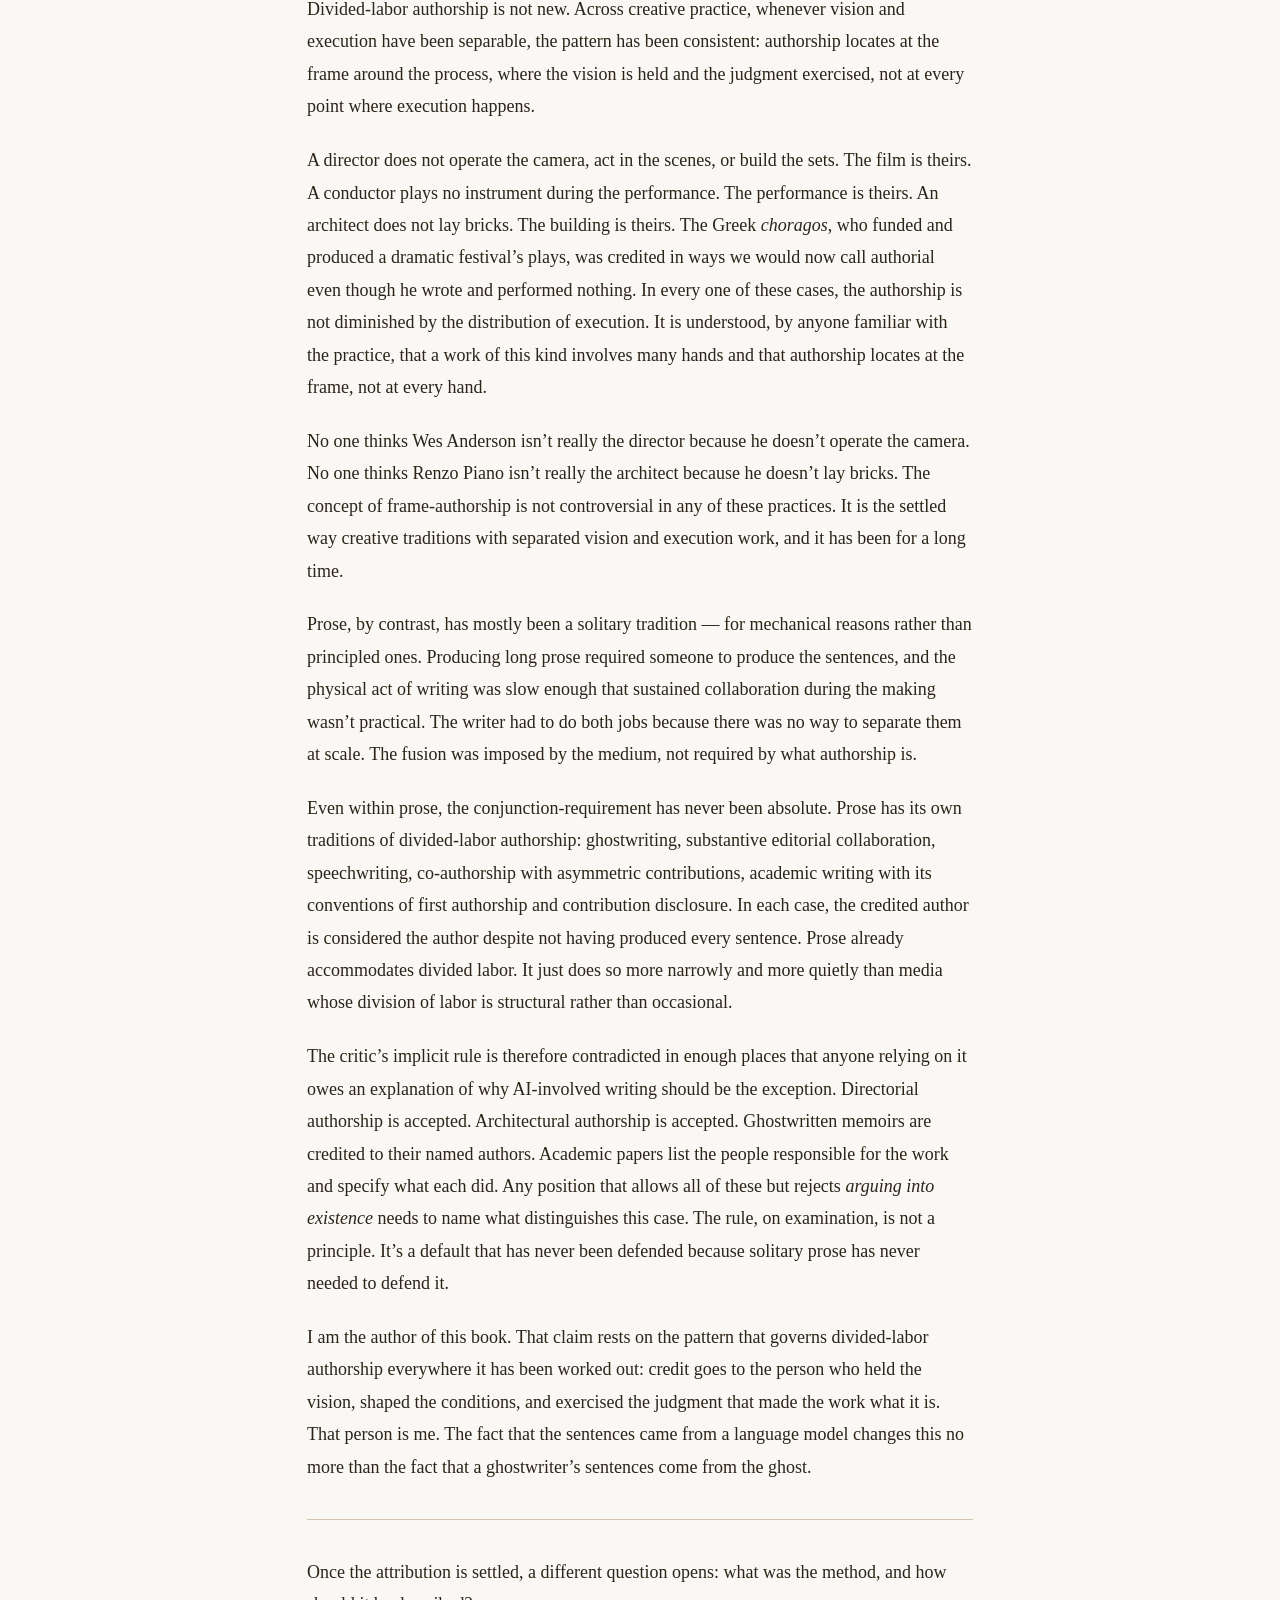
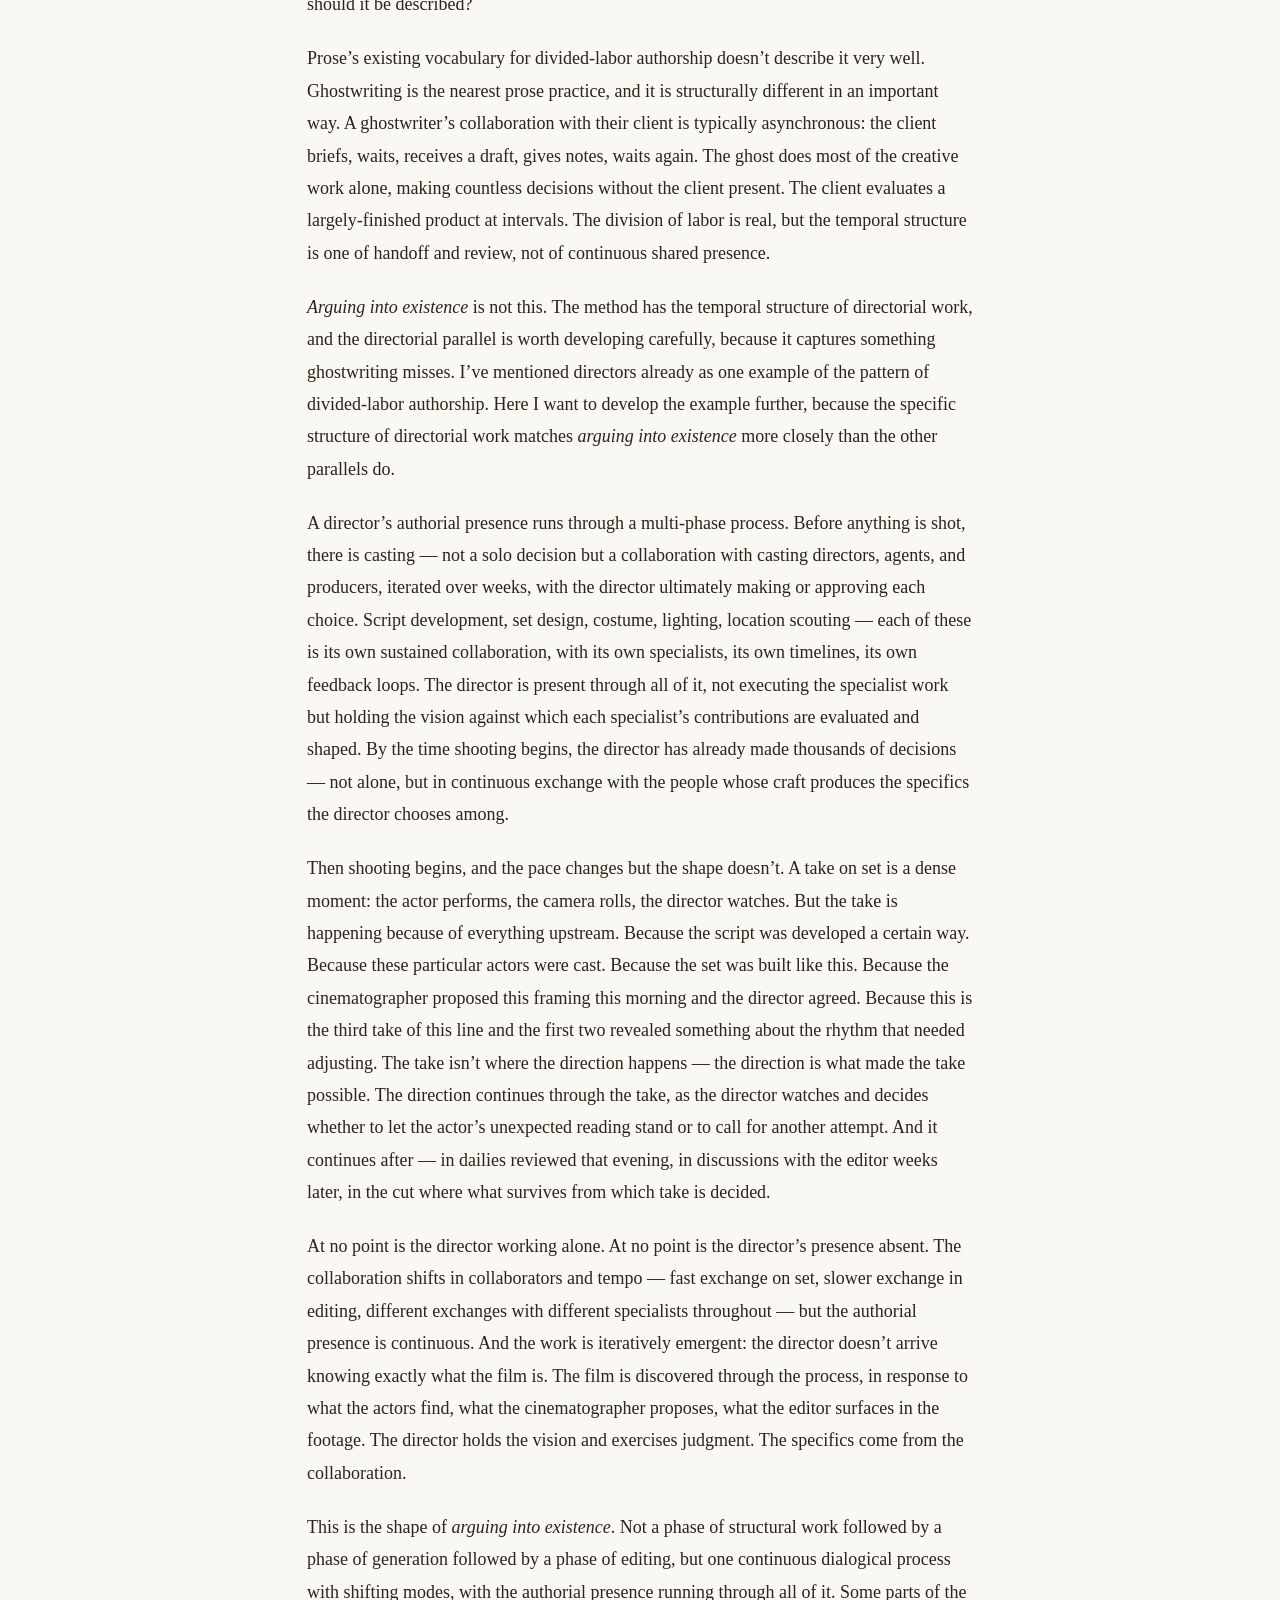
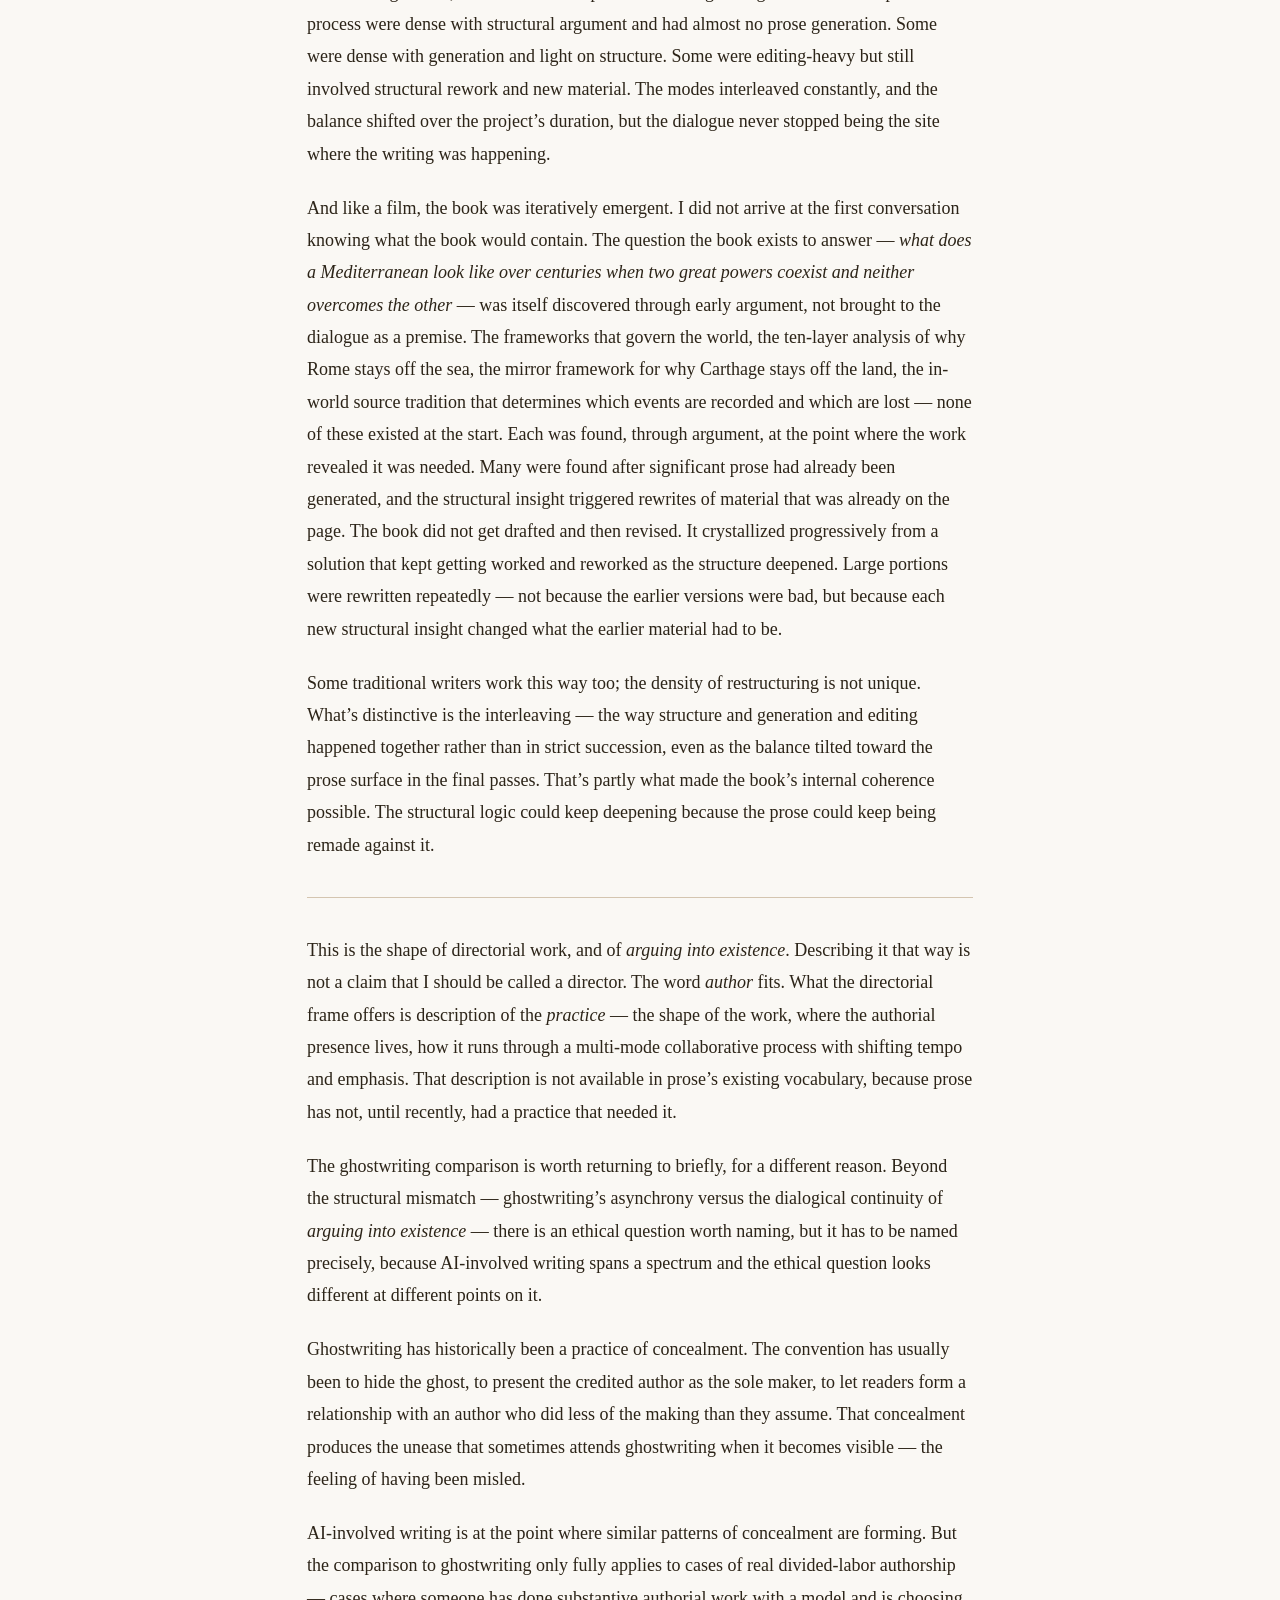
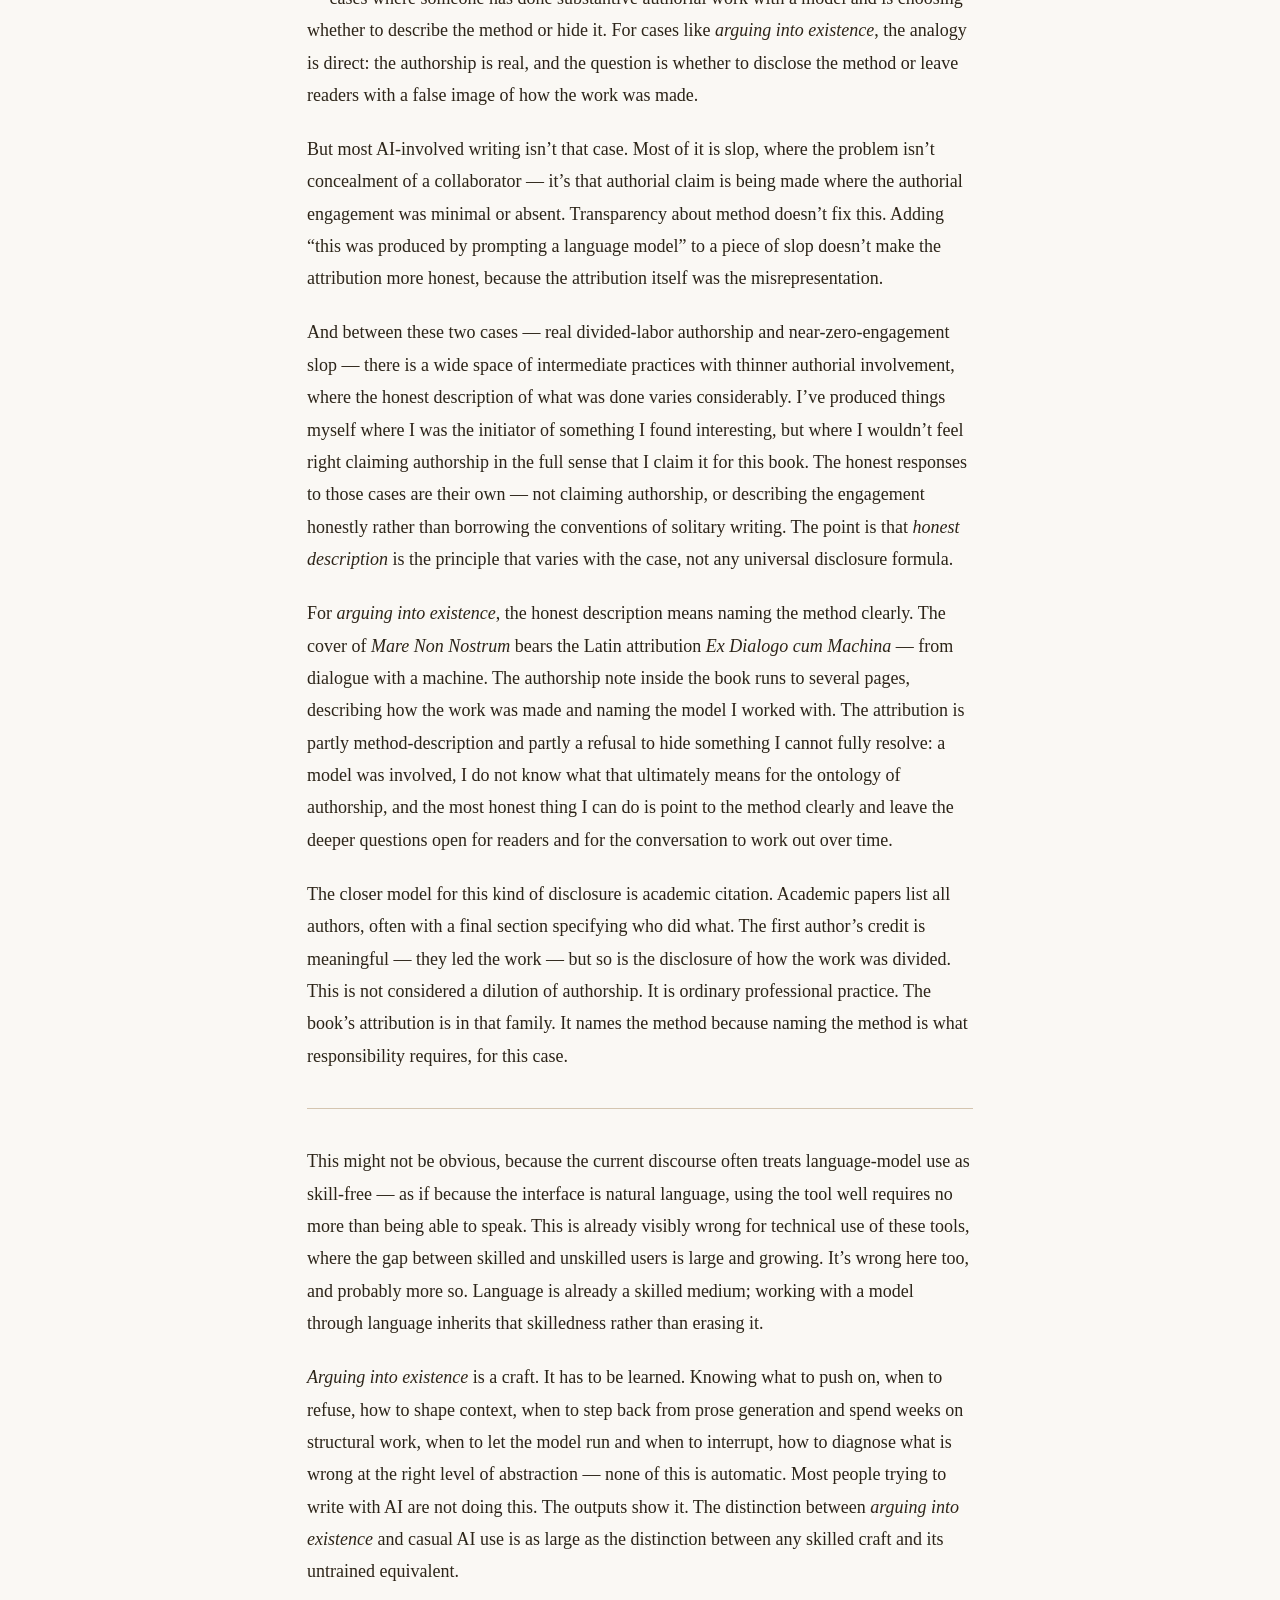
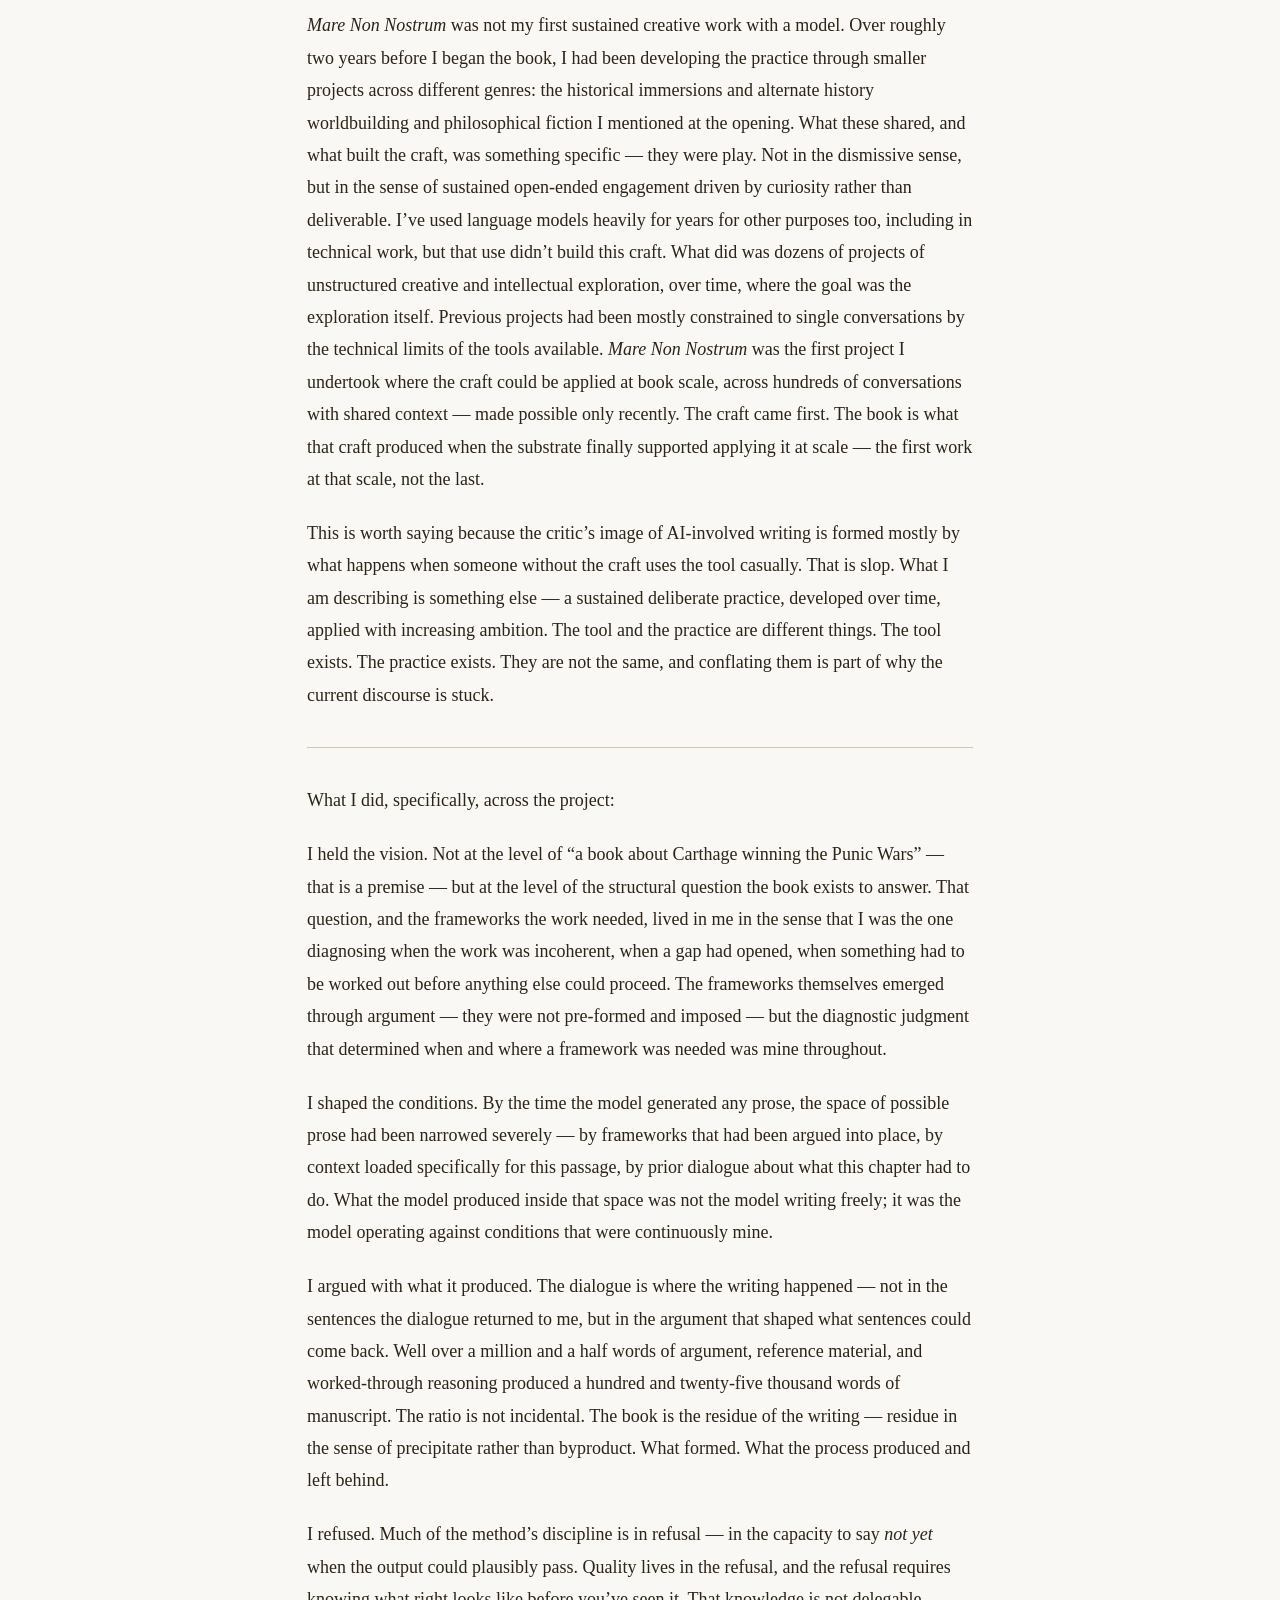
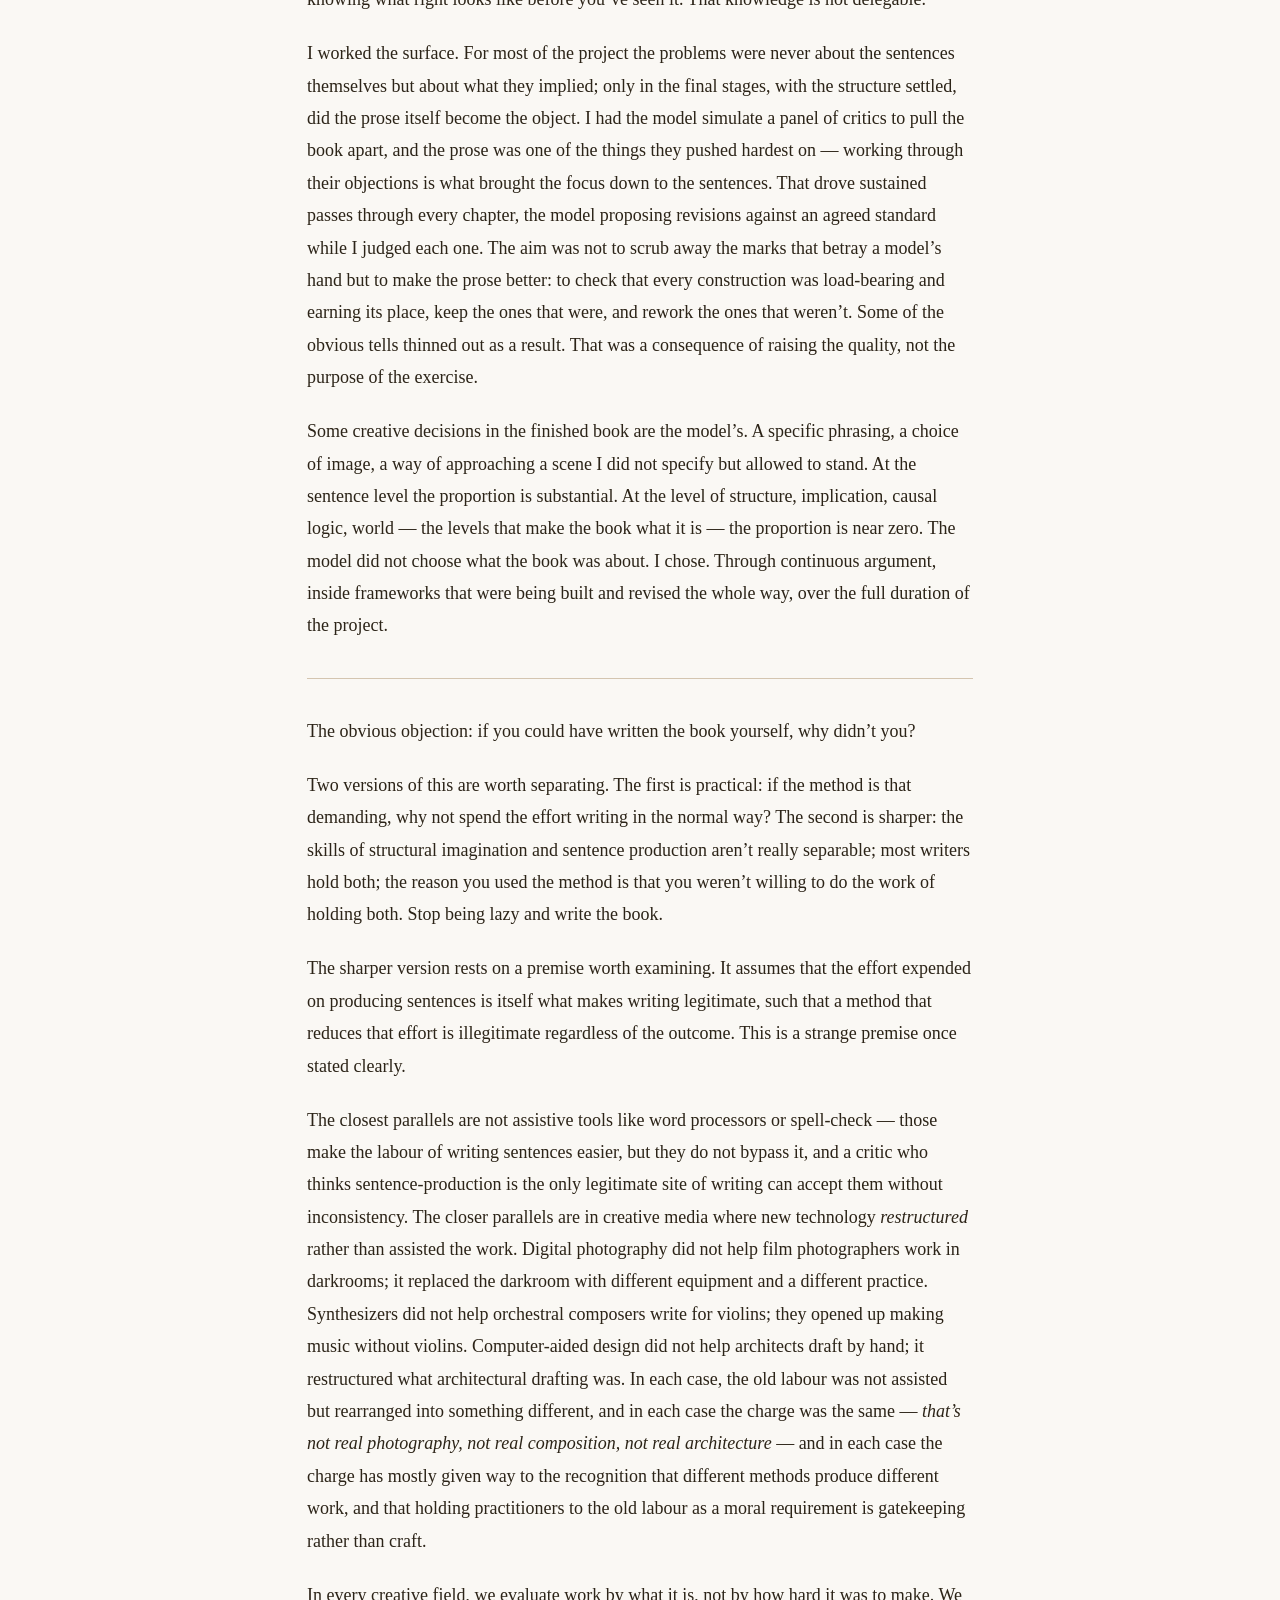
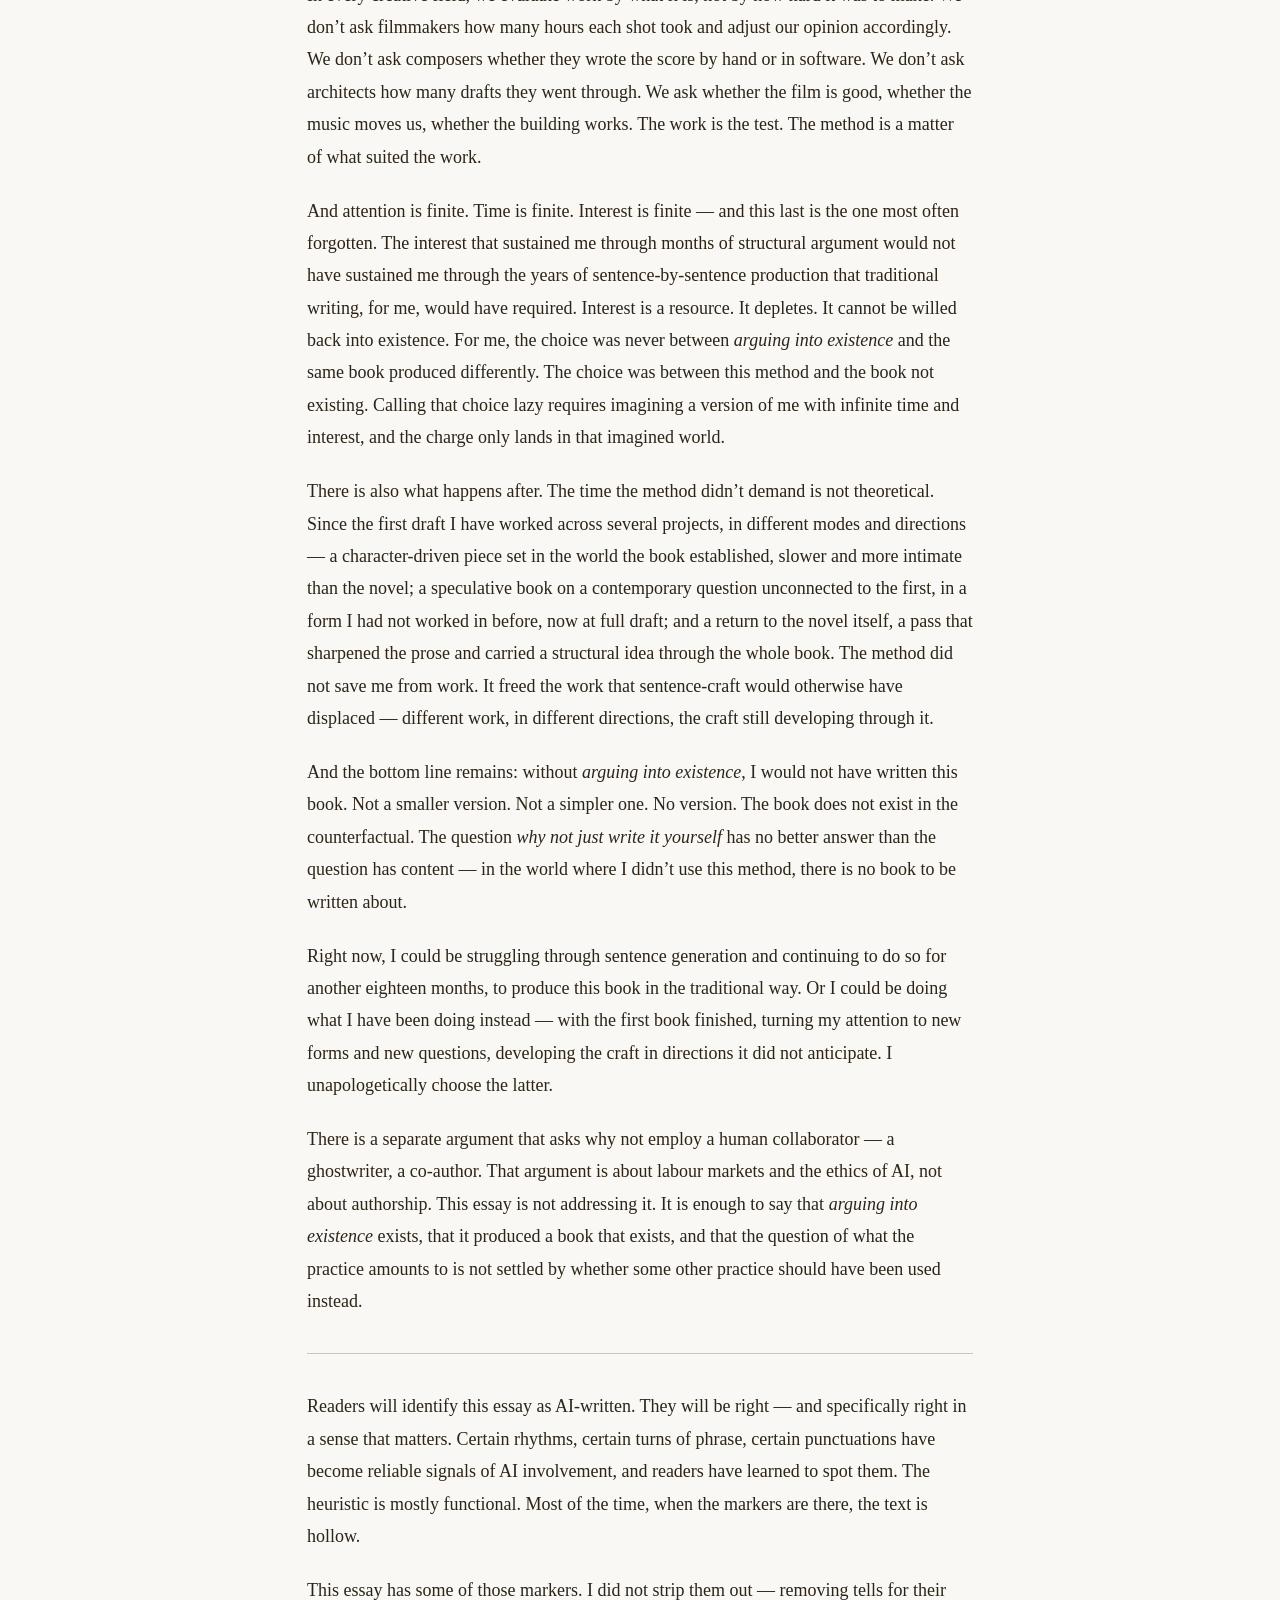
==== commit 399ec7db: "Add The Wire Branch cross-link to top nav (reciprocal to TWB site) Sibling-book link in the nav on e" ====
--- a/essay-on-authorship.html
+++ b/essay-on-authorship.html
@@ -16,6 +16,7 @@
   <a href="essay.html" class="active">Essays</a>
   <a href="lagan.html">The World</a>
   <a href="index.html#contact">Contact</a>
+  <a href="https://thewirebranch.com/" class="ext">The Wire Branch</a>
 </nav>
 
 <div class="subnav">
--- a/style.css
+++ b/style.css
@@ -53,6 +53,8 @@
   color: var(--accent);
 }
 
+nav a.ext::after { content: " \2197"; opacity: 0.55; }
+
 /* ── Layout ── */
 
 .container {
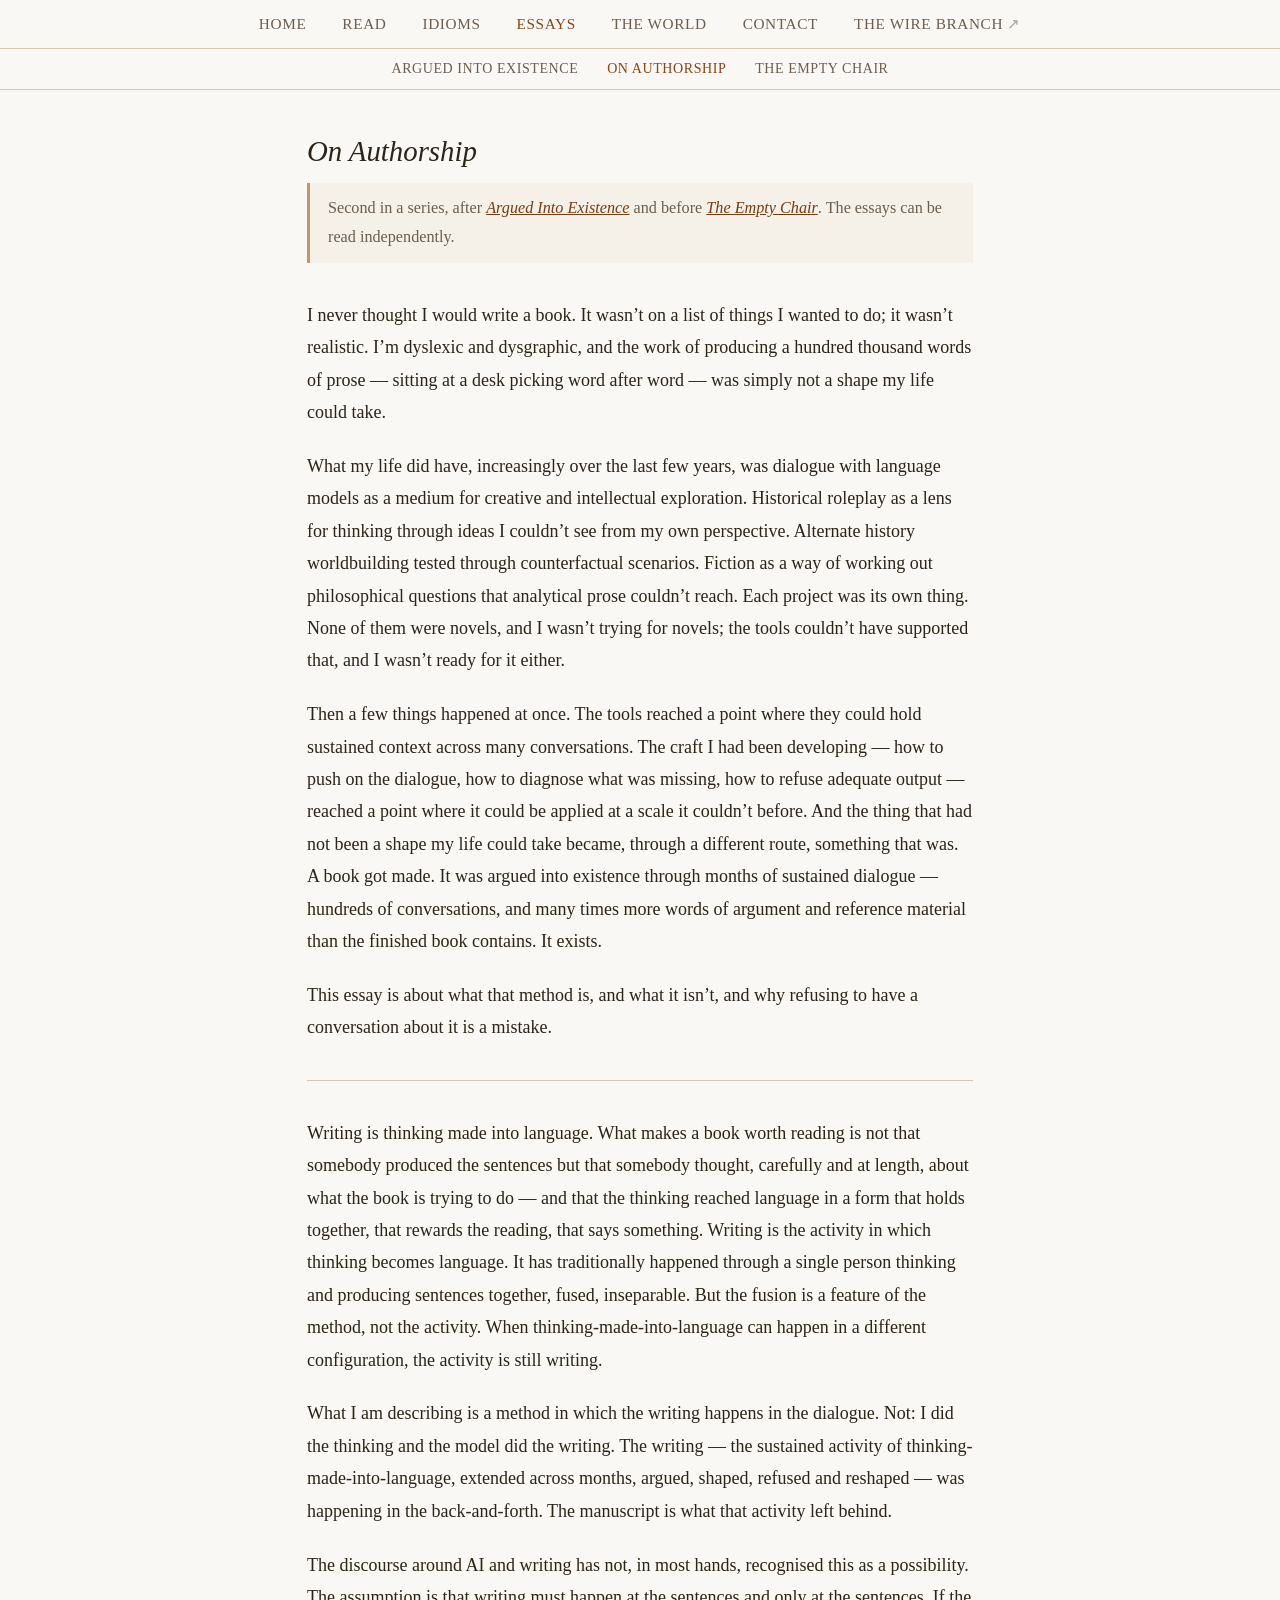
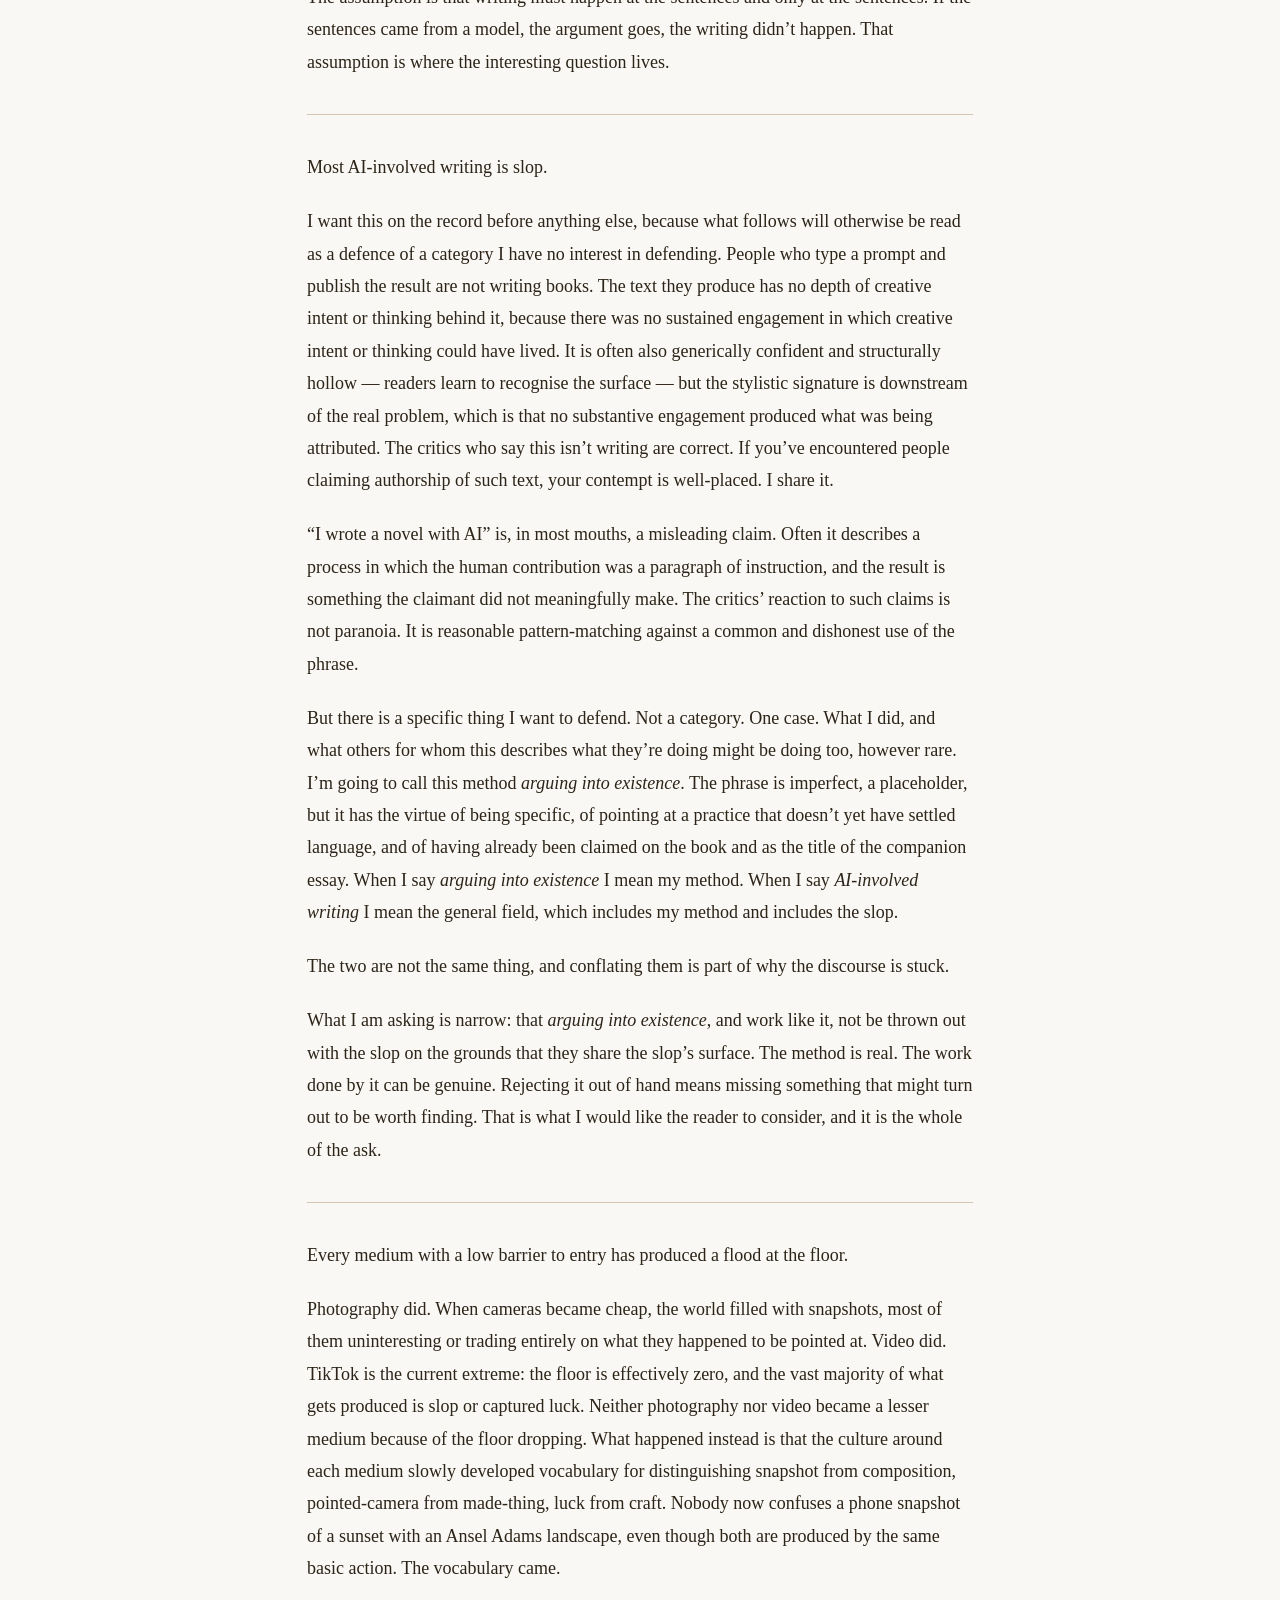
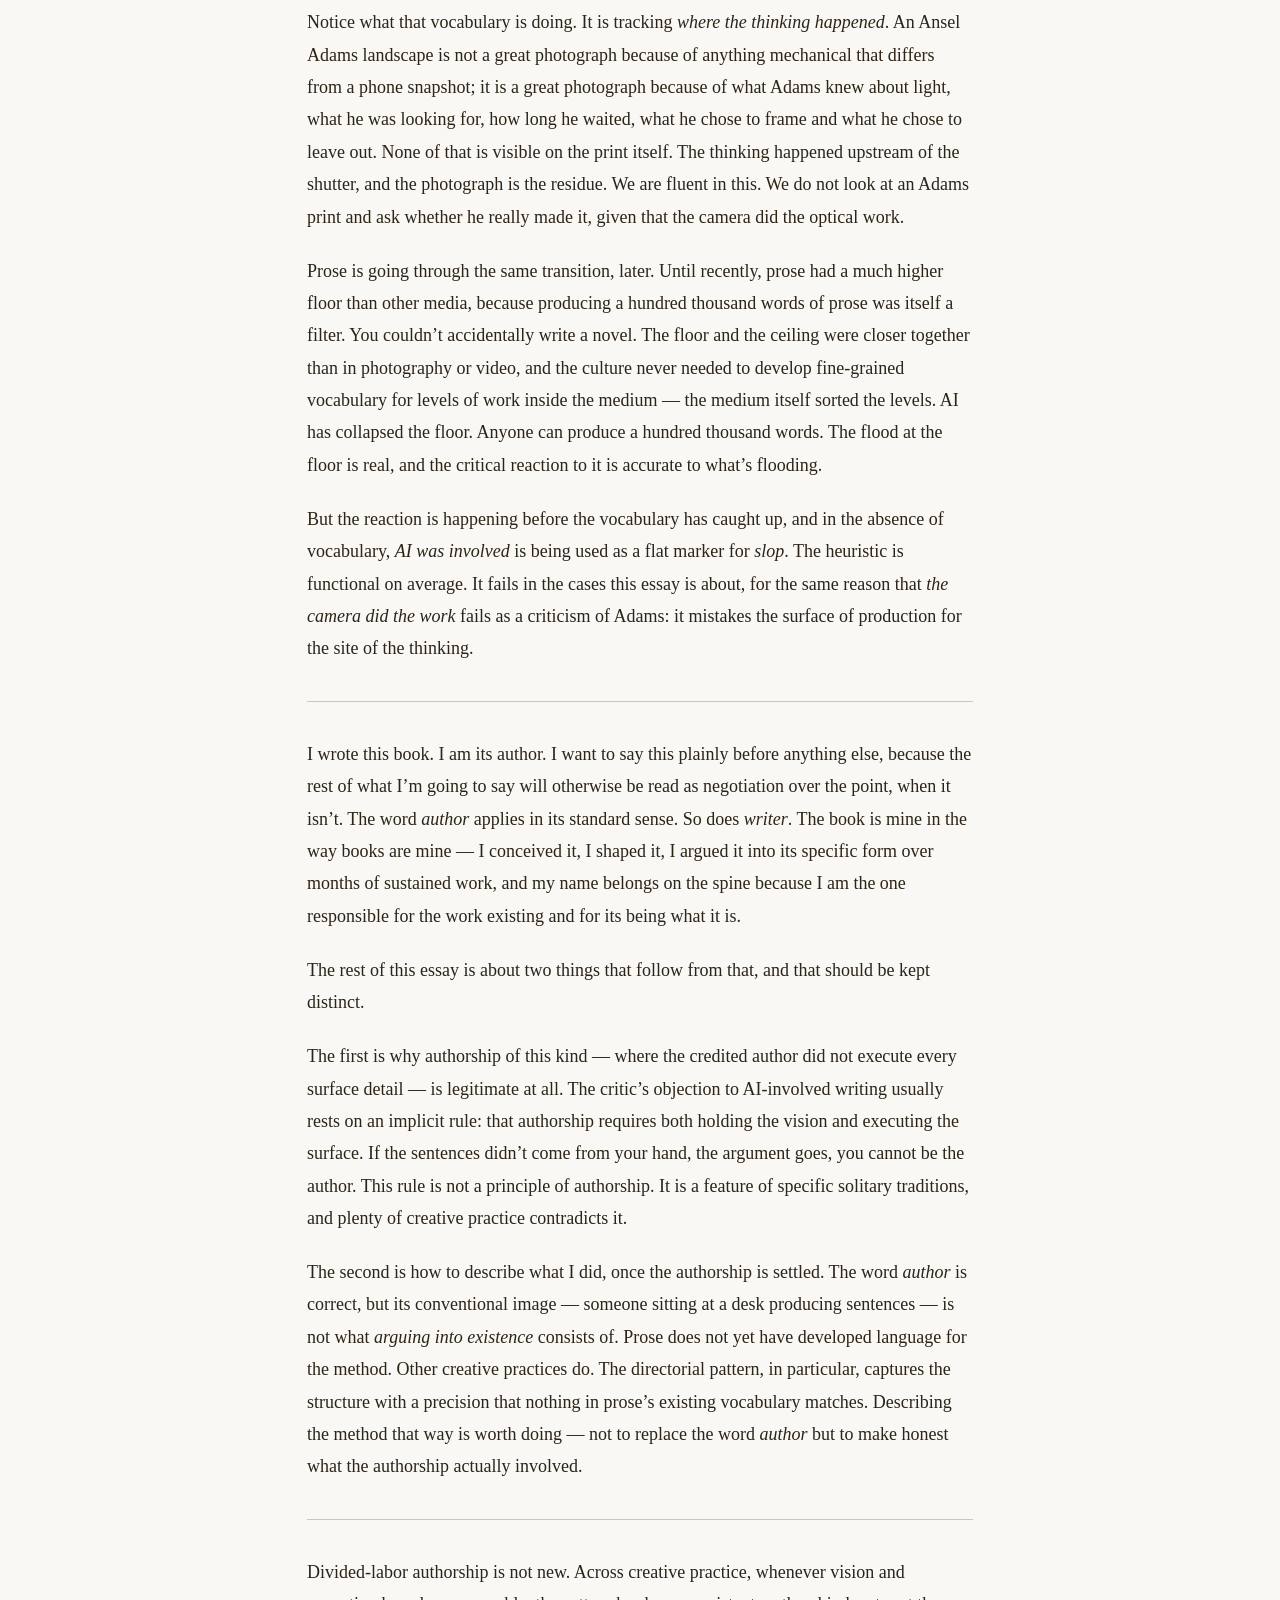
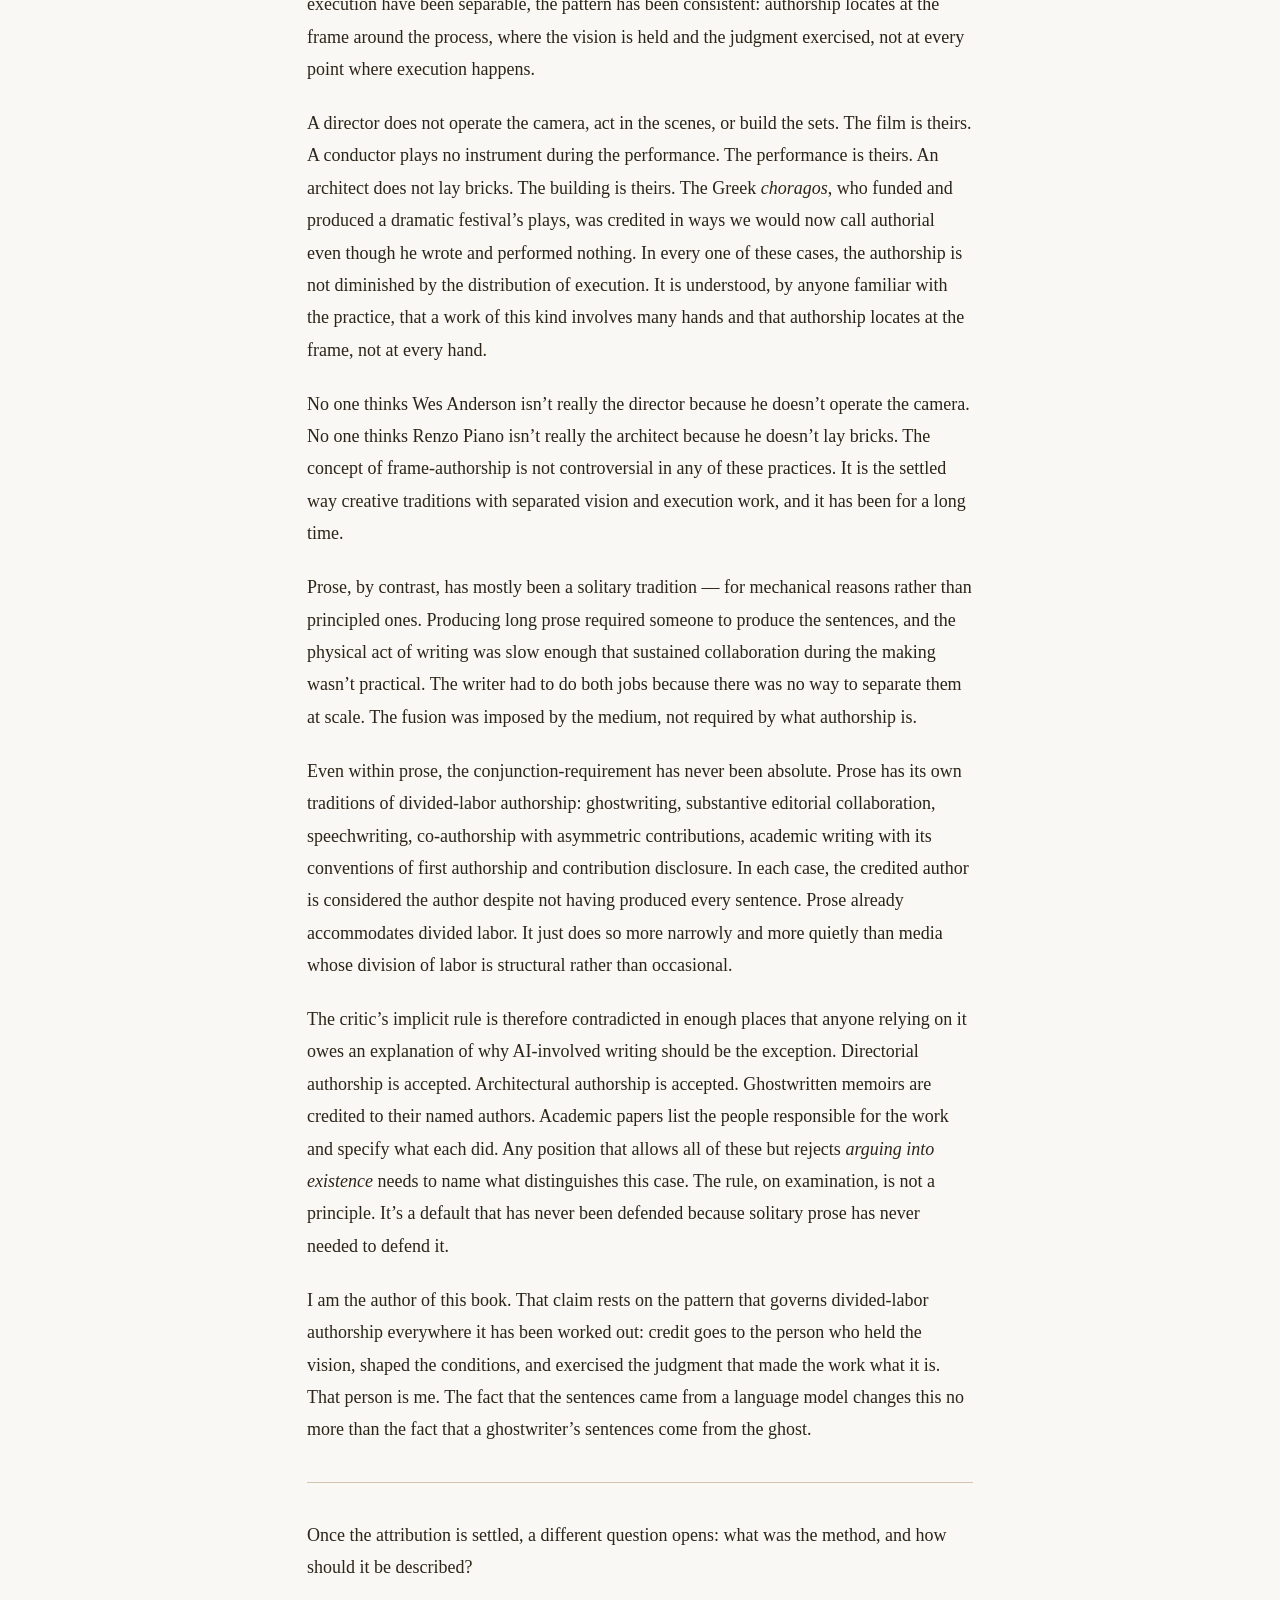
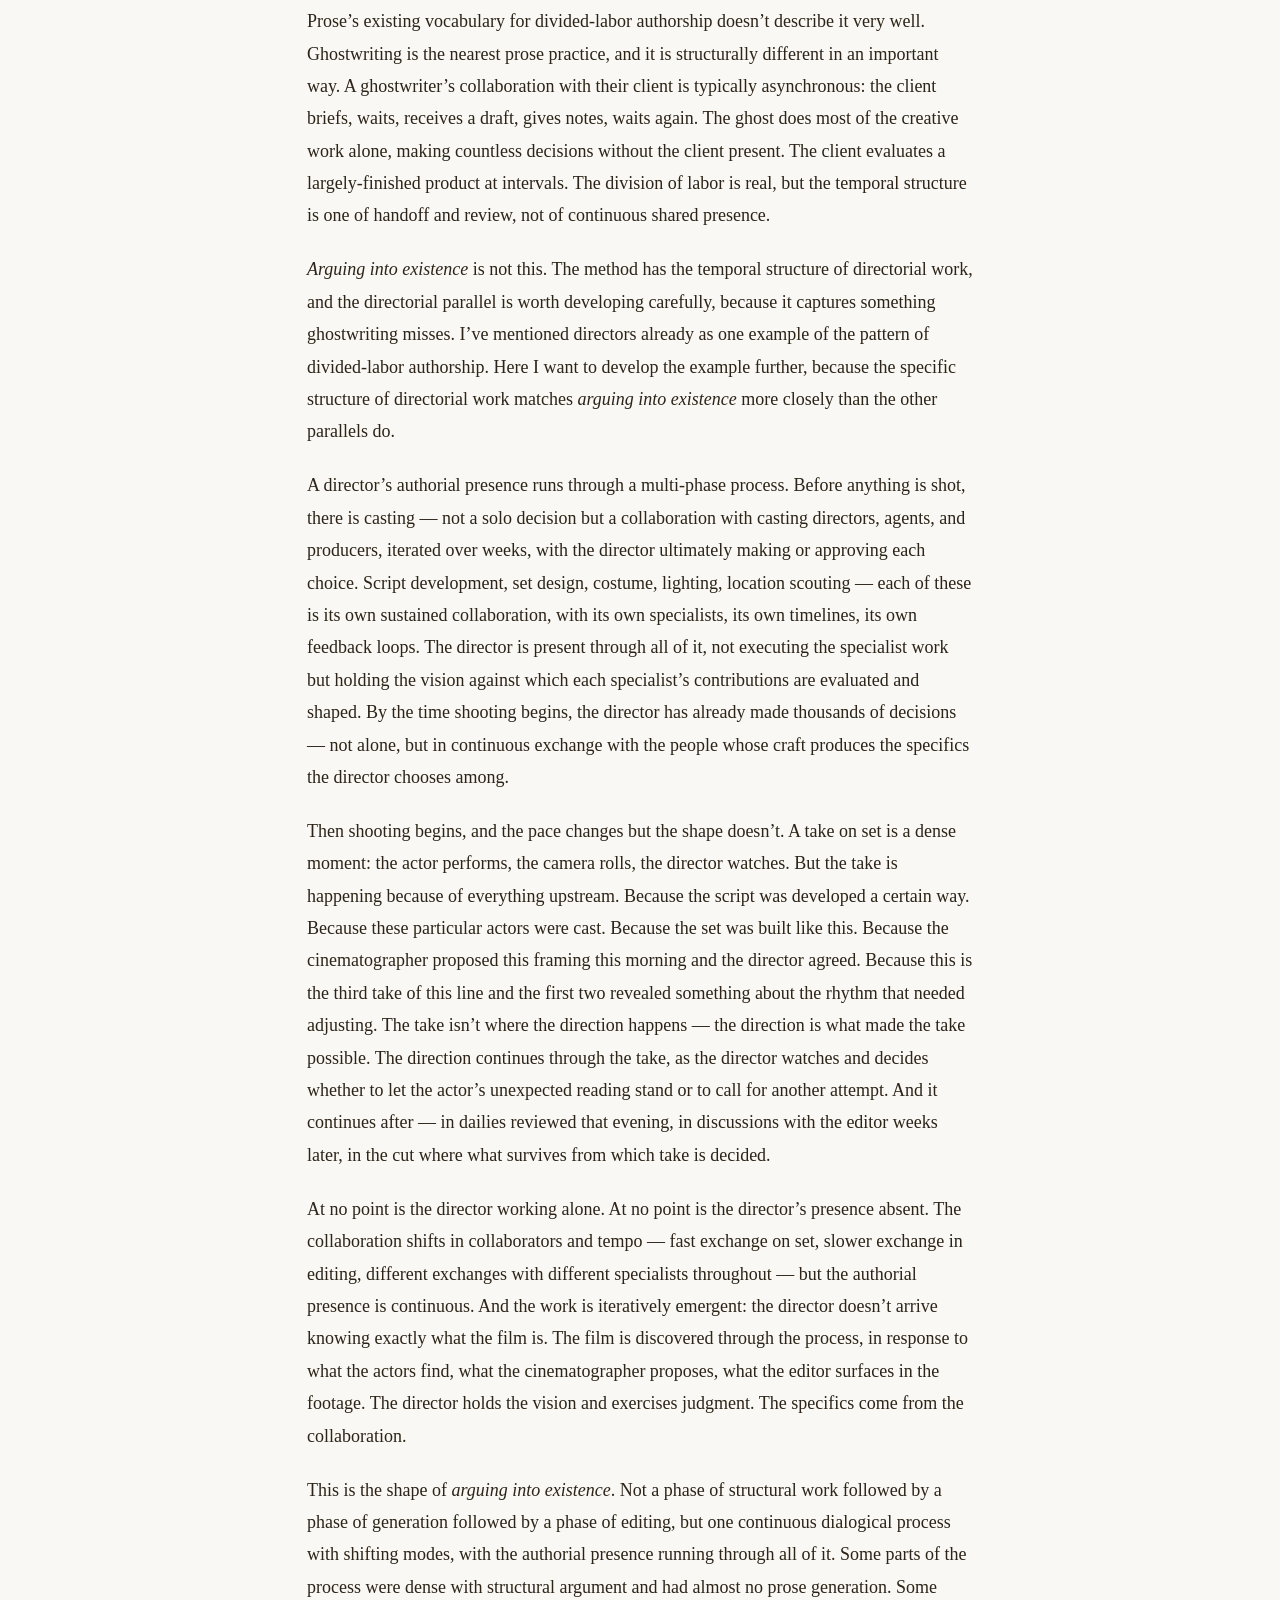
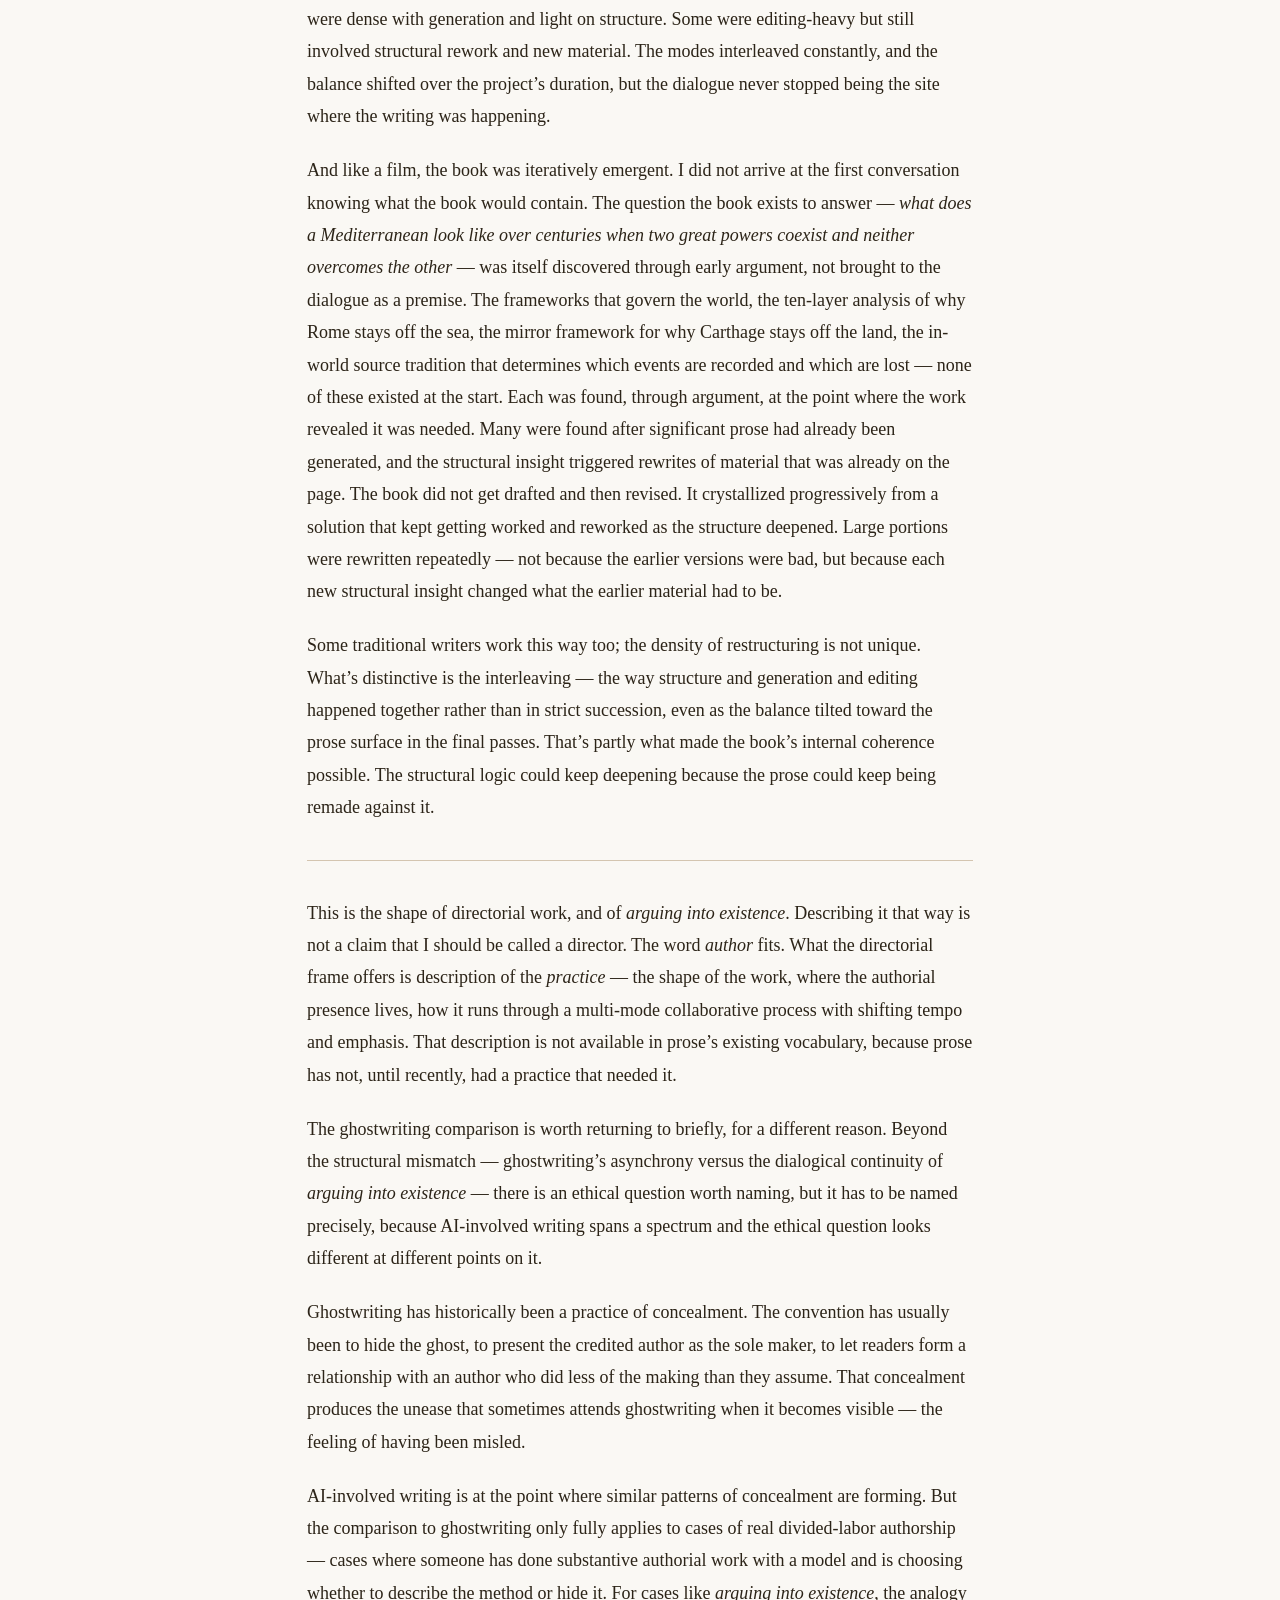
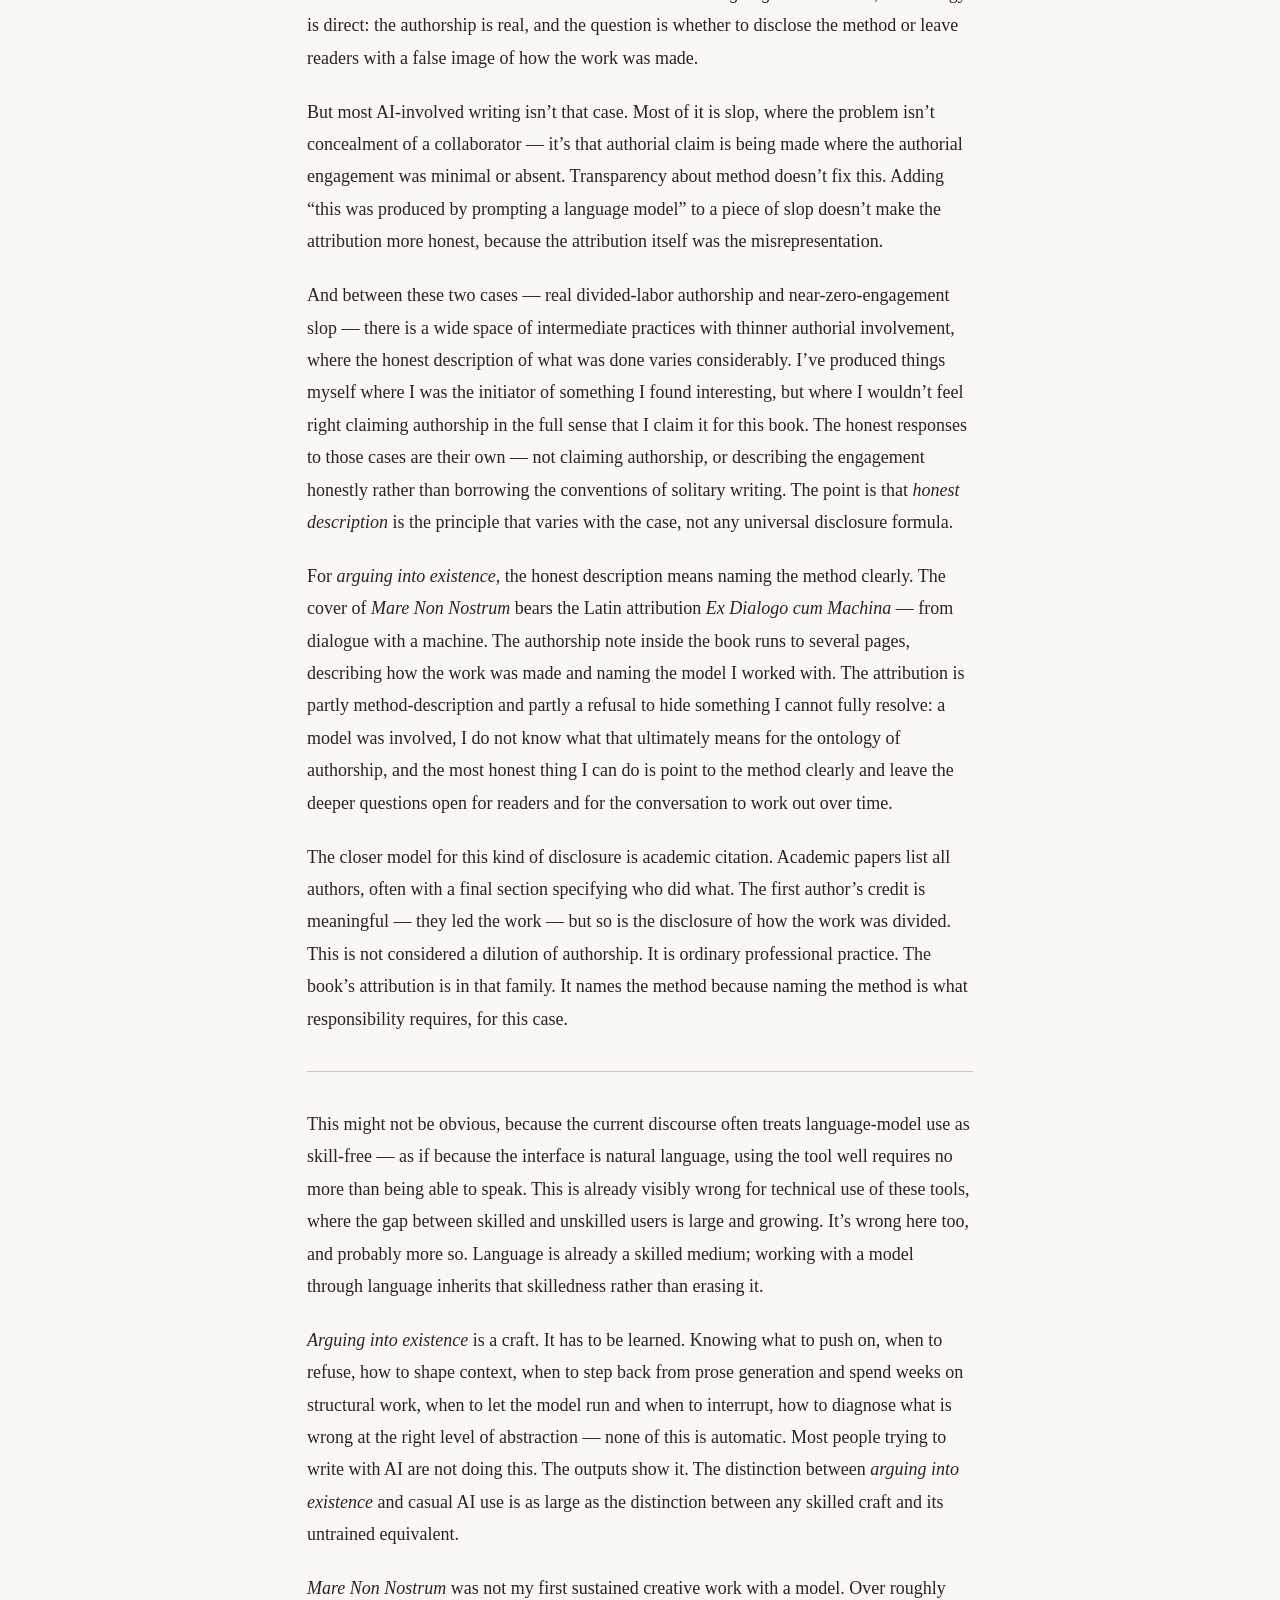
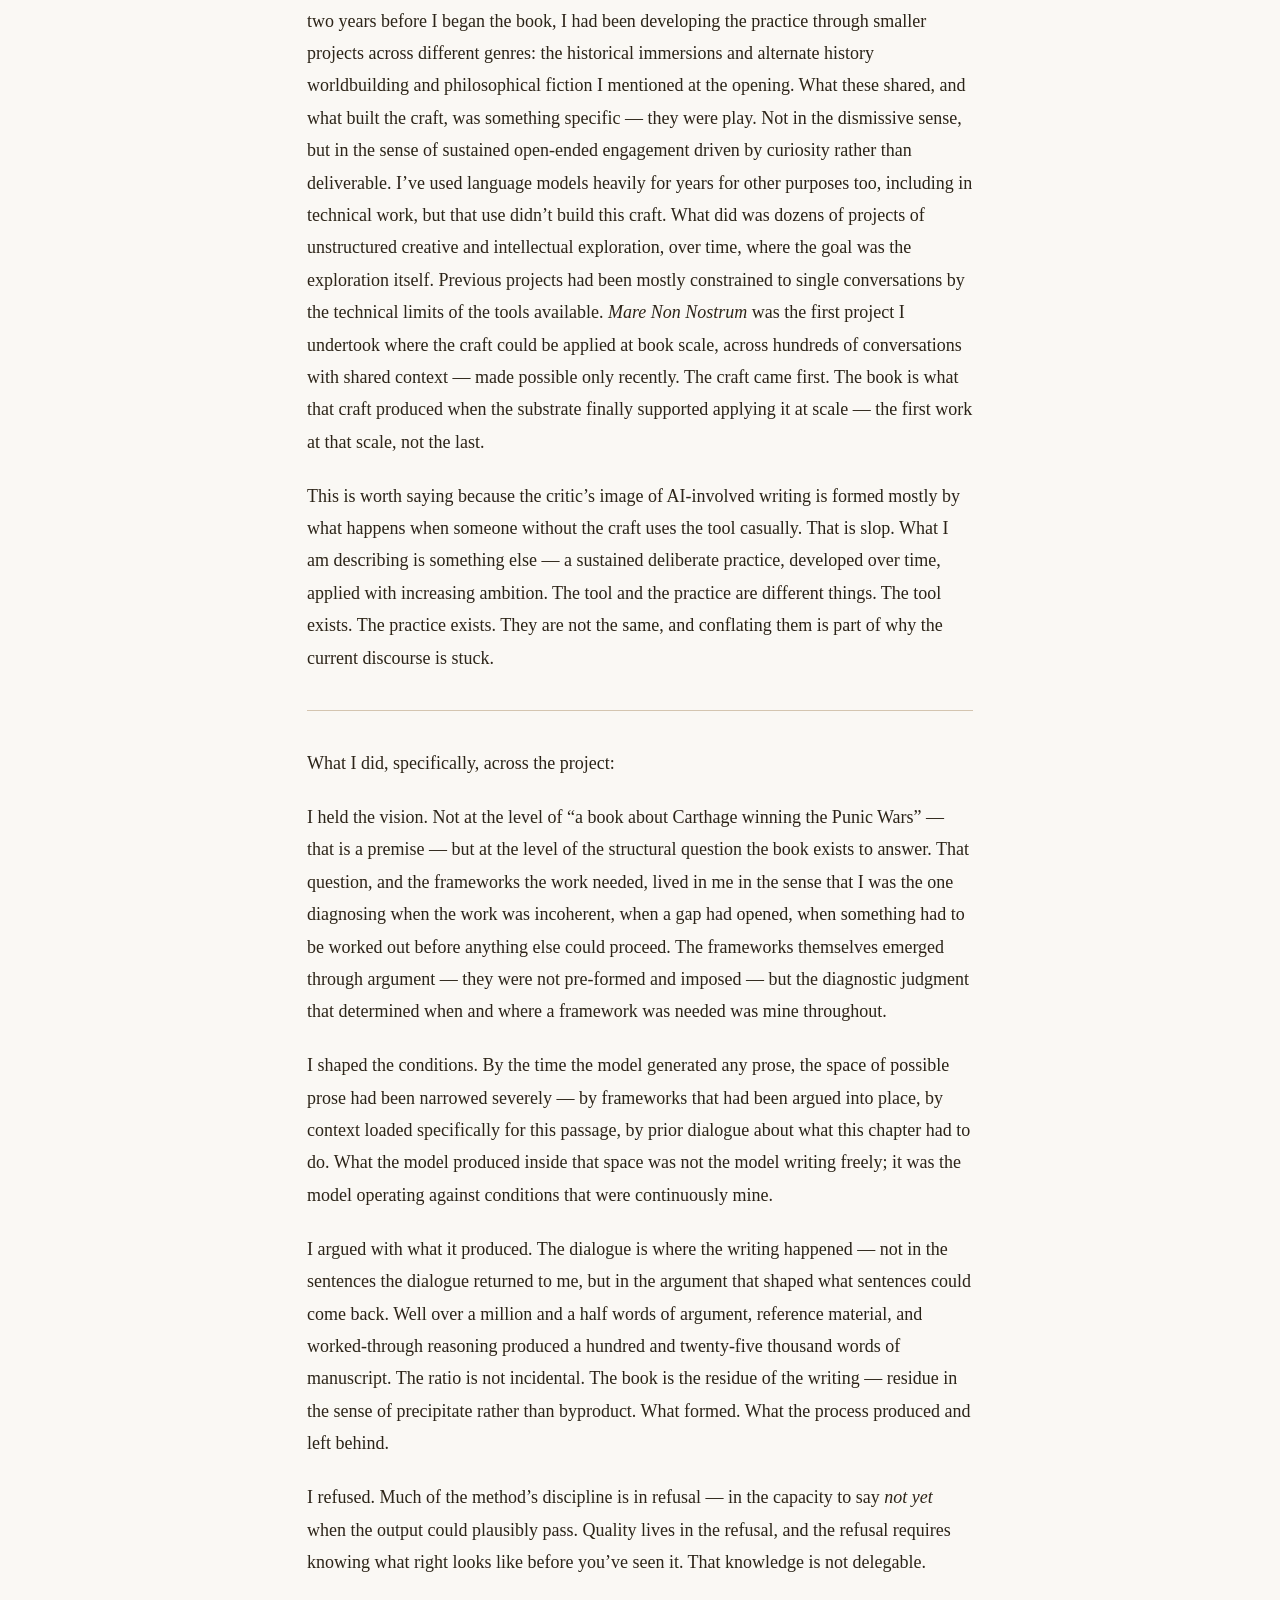
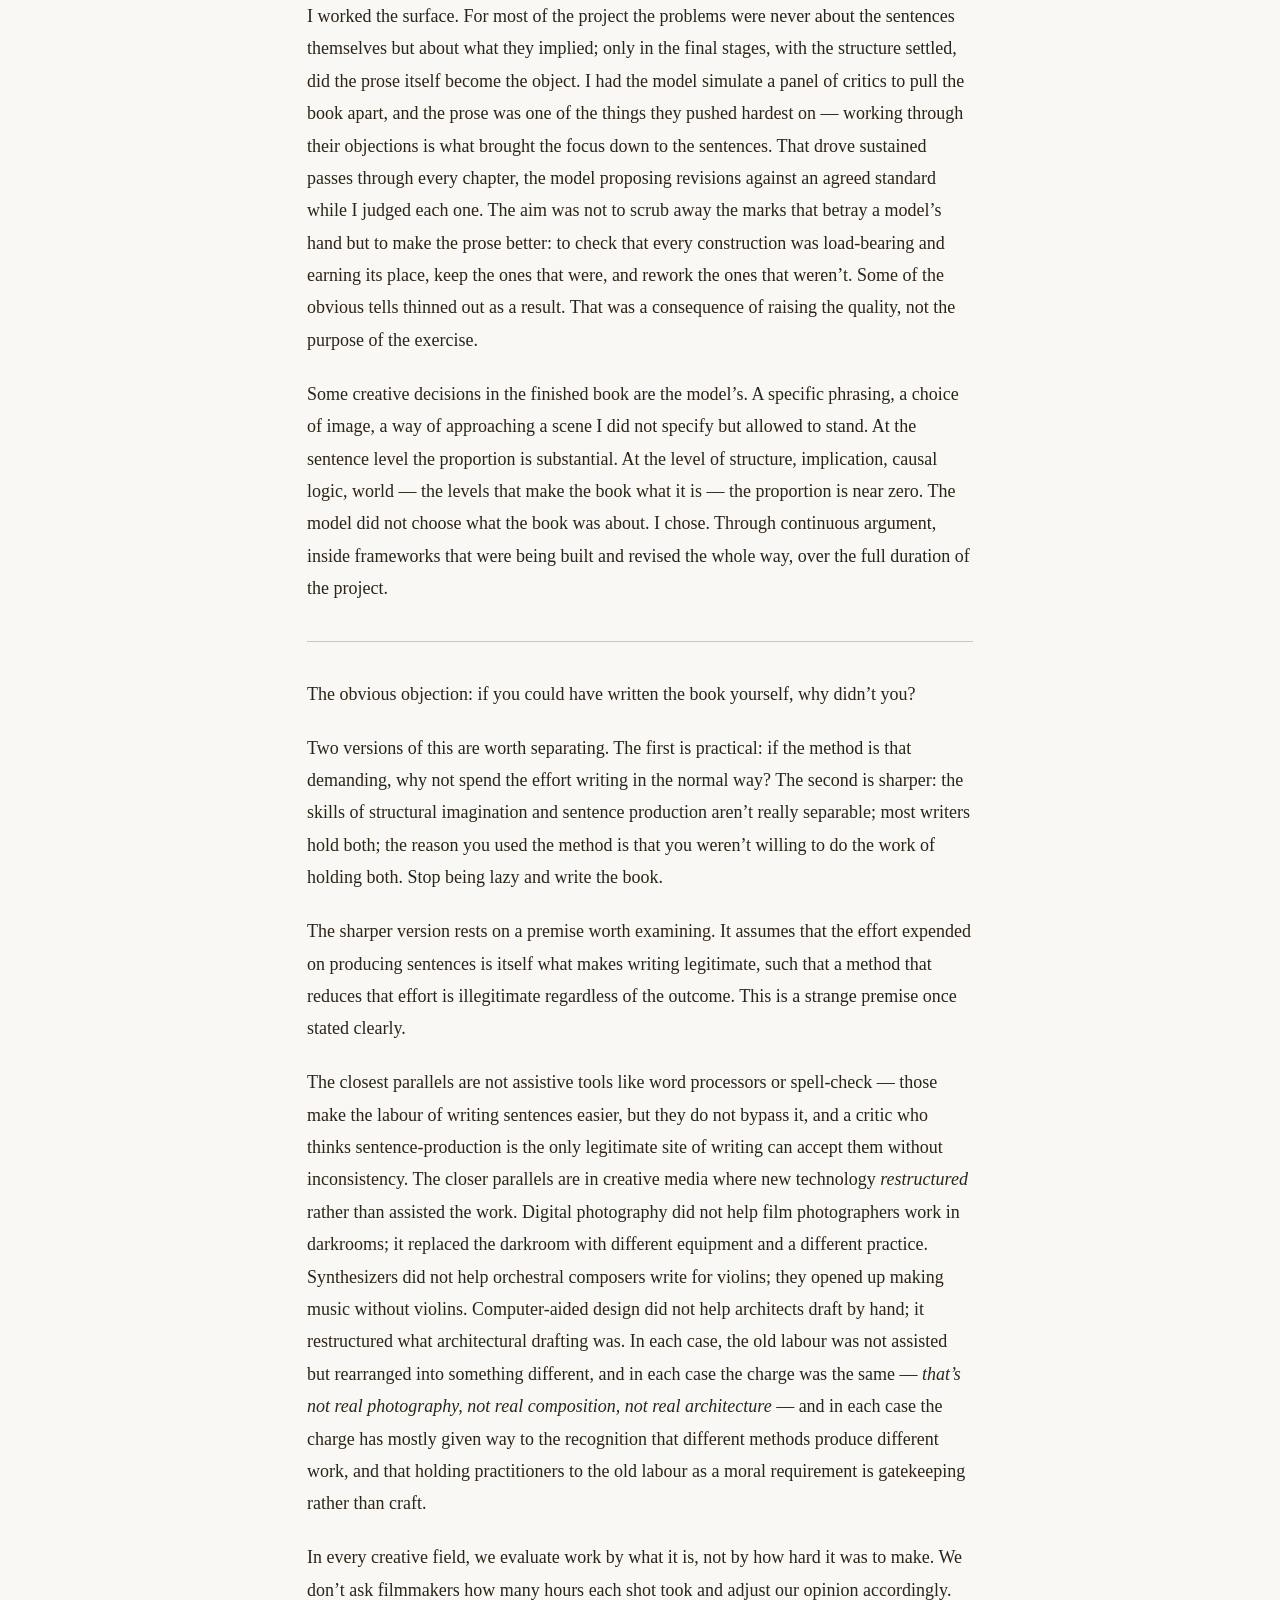
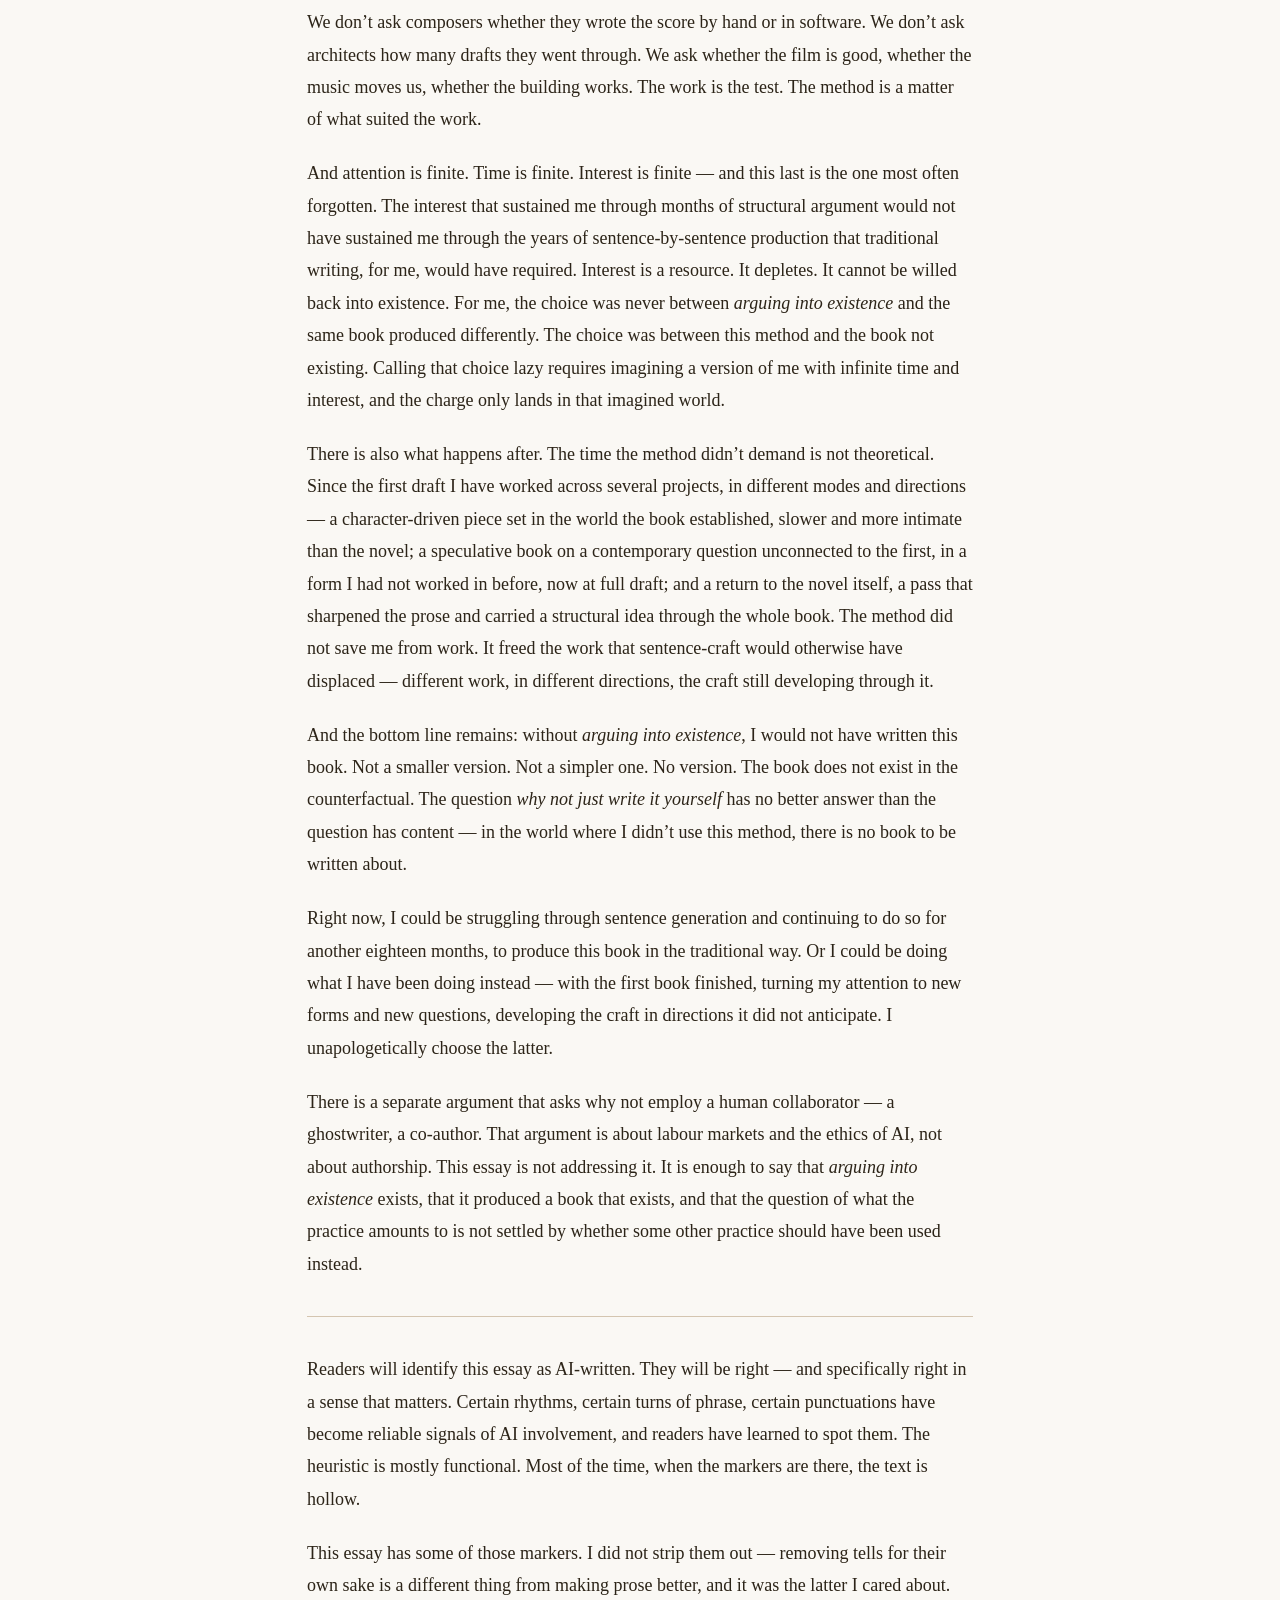
==== commit d3f9e5cf: "Add third essay (The Empty Chair) and reader orientation (The Other Half of the Sea) Essays: first e" ====
--- a/essay-on-authorship.html
+++ b/essay-on-authorship.html
@@ -3,7 +3,7 @@
 <head>
   <meta charset="utf-8">
   <meta name="viewport" content="width=device-width, initial-scale=1">
-  <title>Argued Into Existence: On Authorship — Mare Non Nostrum</title>
+  <title>On Authorship — Mare Non Nostrum</title>
   <meta name="description" content="On what it means to call this writing — the case for authorship of a book made through sustained dialogue with a language model.">
   <link rel="stylesheet" href="style.css">
 </head>
@@ -14,23 +14,23 @@
   <a href="read.html">Read</a>
   <a href="idioms.html">Idioms</a>
   <a href="essay.html" class="active">Essays</a>
-  <a href="lagan.html">The World</a>
+  <a href="world.html">The World</a>
   <a href="index.html#contact">Contact</a>
   <a href="https://thewirebranch.com/" class="ext">The Wire Branch</a>
 </nav>
 
 <div class="subnav">
-  <a href="essay.html">How the Book Was Made</a>
+  <a href="essay.html">Argued Into Existence</a>
   <a href="essay-on-authorship.html" class="active">On Authorship</a>
+  <a href="essay-the-empty-chair.html">The Empty Chair</a>
 </div>
 
 <div class="container">
   <div class="essay-content">
 
-    <h1>Argued Into Existence</h1>
-    <div class="essay-subtitle">On Authorship</div>
-
-    <div class="companion-note">Companion to <a href="essay.html"><em>How the Book Was Made</em></a>. The essays can be read independently.</div>
+    <h1>On Authorship</h1>
+
+    <div class="companion-note">Second in a series, after <a href="essay.html"><em>Argued Into Existence</em></a> and before <a href="essay-the-empty-chair.html"><em>The Empty Chair</em></a>. The essays can be read independently.</div>
 
     <p>I never thought I would write a book. It wasn&rsquo;t on a list of things I wanted to do; it wasn&rsquo;t realistic. I&rsquo;m dyslexic and dysgraphic, and the work of producing a hundred thousand words of prose &mdash; sitting at a desk picking word after word &mdash; was simply not a shape my life could take.</p>
 
@@ -56,7 +56,7 @@
 
     <p>&ldquo;I wrote a novel with AI&rdquo; is, in most mouths, a misleading claim. Often it describes a process in which the human contribution was a paragraph of instruction, and the result is something the claimant did not meaningfully make. The critics&rsquo; reaction to such claims is not paranoia. It is reasonable pattern-matching against a common and dishonest use of the phrase.</p>
 
-    <p>But there is a specific thing I want to defend. Not a category. One case. What I did, and what others for whom this describes what they&rsquo;re doing might be doing too, however rare. I&rsquo;m going to call this method <em>arguing into existence</em>. The phrase is imperfect, a placeholder, but it has the virtue of being specific, of pointing at a practice that doesn&rsquo;t yet have settled language, and of having already been claimed on the book and in the companion essay, <em>How the Book Was Made</em>. When I say <em>arguing into existence</em> I mean my method. When I say <em>AI-involved writing</em> I mean the general field, which includes my method and includes the slop.</p>
+    <p>But there is a specific thing I want to defend. Not a category. One case. What I did, and what others for whom this describes what they&rsquo;re doing might be doing too, however rare. I&rsquo;m going to call this method <em>arguing into existence</em>. The phrase is imperfect, a placeholder, but it has the virtue of being specific, of pointing at a practice that doesn&rsquo;t yet have settled language, and of having already been claimed on the book and as the title of the companion essay. When I say <em>arguing into existence</em> I mean my method. When I say <em>AI-involved writing</em> I mean the general field, which includes my method and includes the slop.</p>
 
     <p>The two are not the same thing, and conflating them is part of why the discourse is stuck.</p>
 
--- a/style.css
+++ b/style.css
@@ -598,6 +598,18 @@
   color: var(--text-light);
 }
 
+.reading .orientation-note {
+  font-size: 0.9rem;
+  font-style: italic;
+  color: var(--text-light);
+  border-left: 3px solid var(--accent-light);
+  background: var(--card-bg);
+  padding: 0.6rem 1rem;
+  margin-bottom: 2.5rem;
+}
+.reading .orientation-note p { margin-bottom: 0; text-align: left; }
+.reading .orientation-note a { color: var(--link); }
+
 .reading sup.fn a { text-decoration: none; color: var(--accent); font-size: 0.75em; }
 
 .reading .footnotes {
@@ -674,6 +686,41 @@
 }
 .reading .story-teaser em { font-style: normal; }
 
+/* ── Petition to Carthage: sample documents ── */
+
+.game-doc {
+  background: var(--card-bg);
+  border-left: 3px solid var(--accent-light);
+  padding: 1.1rem 1.5rem;
+  margin: 1.4rem 0;
+  font-style: italic;
+  font-size: 0.95rem;
+}
+
+.game-doc p { margin-bottom: 0.9rem; }
+.game-doc p:last-child { margin-bottom: 0; }
+
+.game-doc .doc-annotation {
+  border-top: 1px solid var(--border);
+  padding-top: 0.8rem;
+  color: var(--text-light);
+}
+
+.game-options {
+  padding-left: 1.5rem;
+  margin: 0.8rem 0 0;
+}
+
+.game-options li { margin-bottom: 0.7rem; }
+.game-options li:last-child { margin-bottom: 0; }
+
+.doc-caption {
+  font-size: 0.85rem;
+  color: var(--text-light);
+  font-style: italic;
+  margin: 0.8rem 0 1.6rem;
+}
+
 /* ── Responsive ── */
 
 @media (max-width: 600px) {
